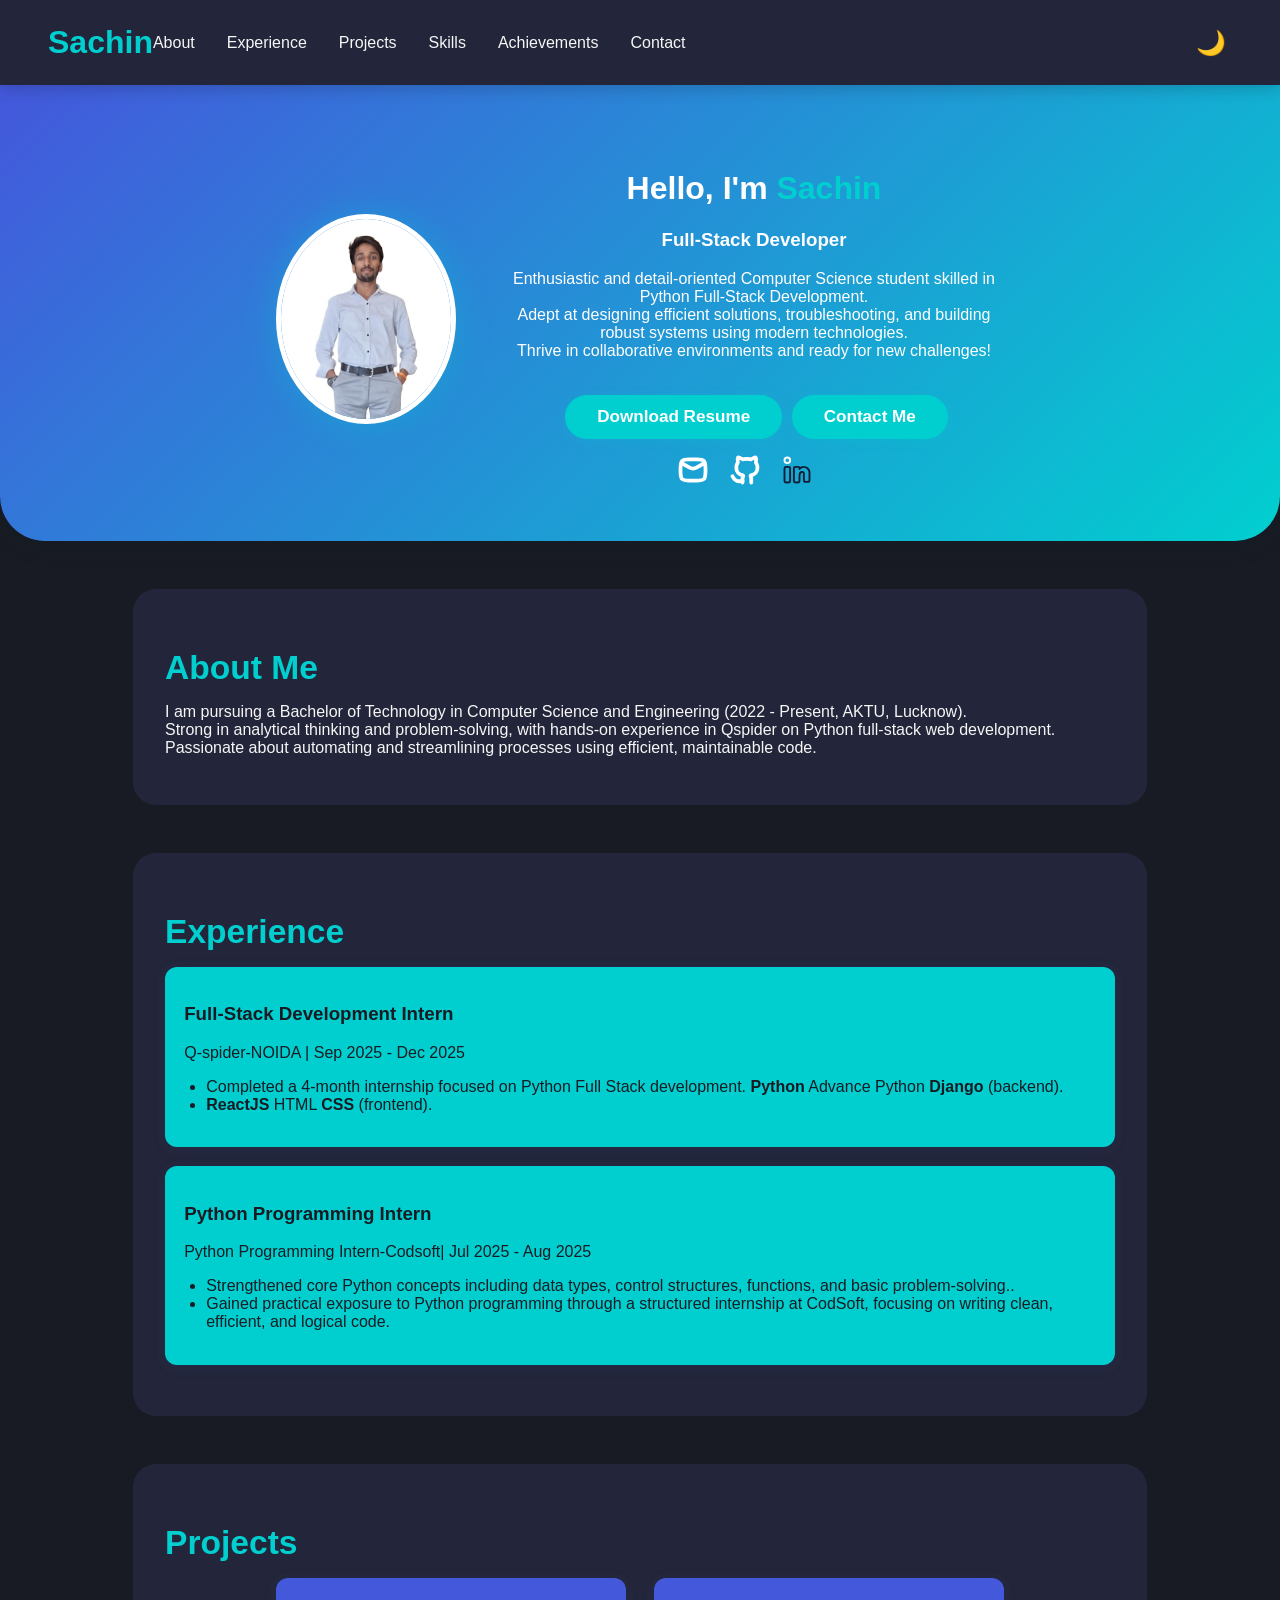
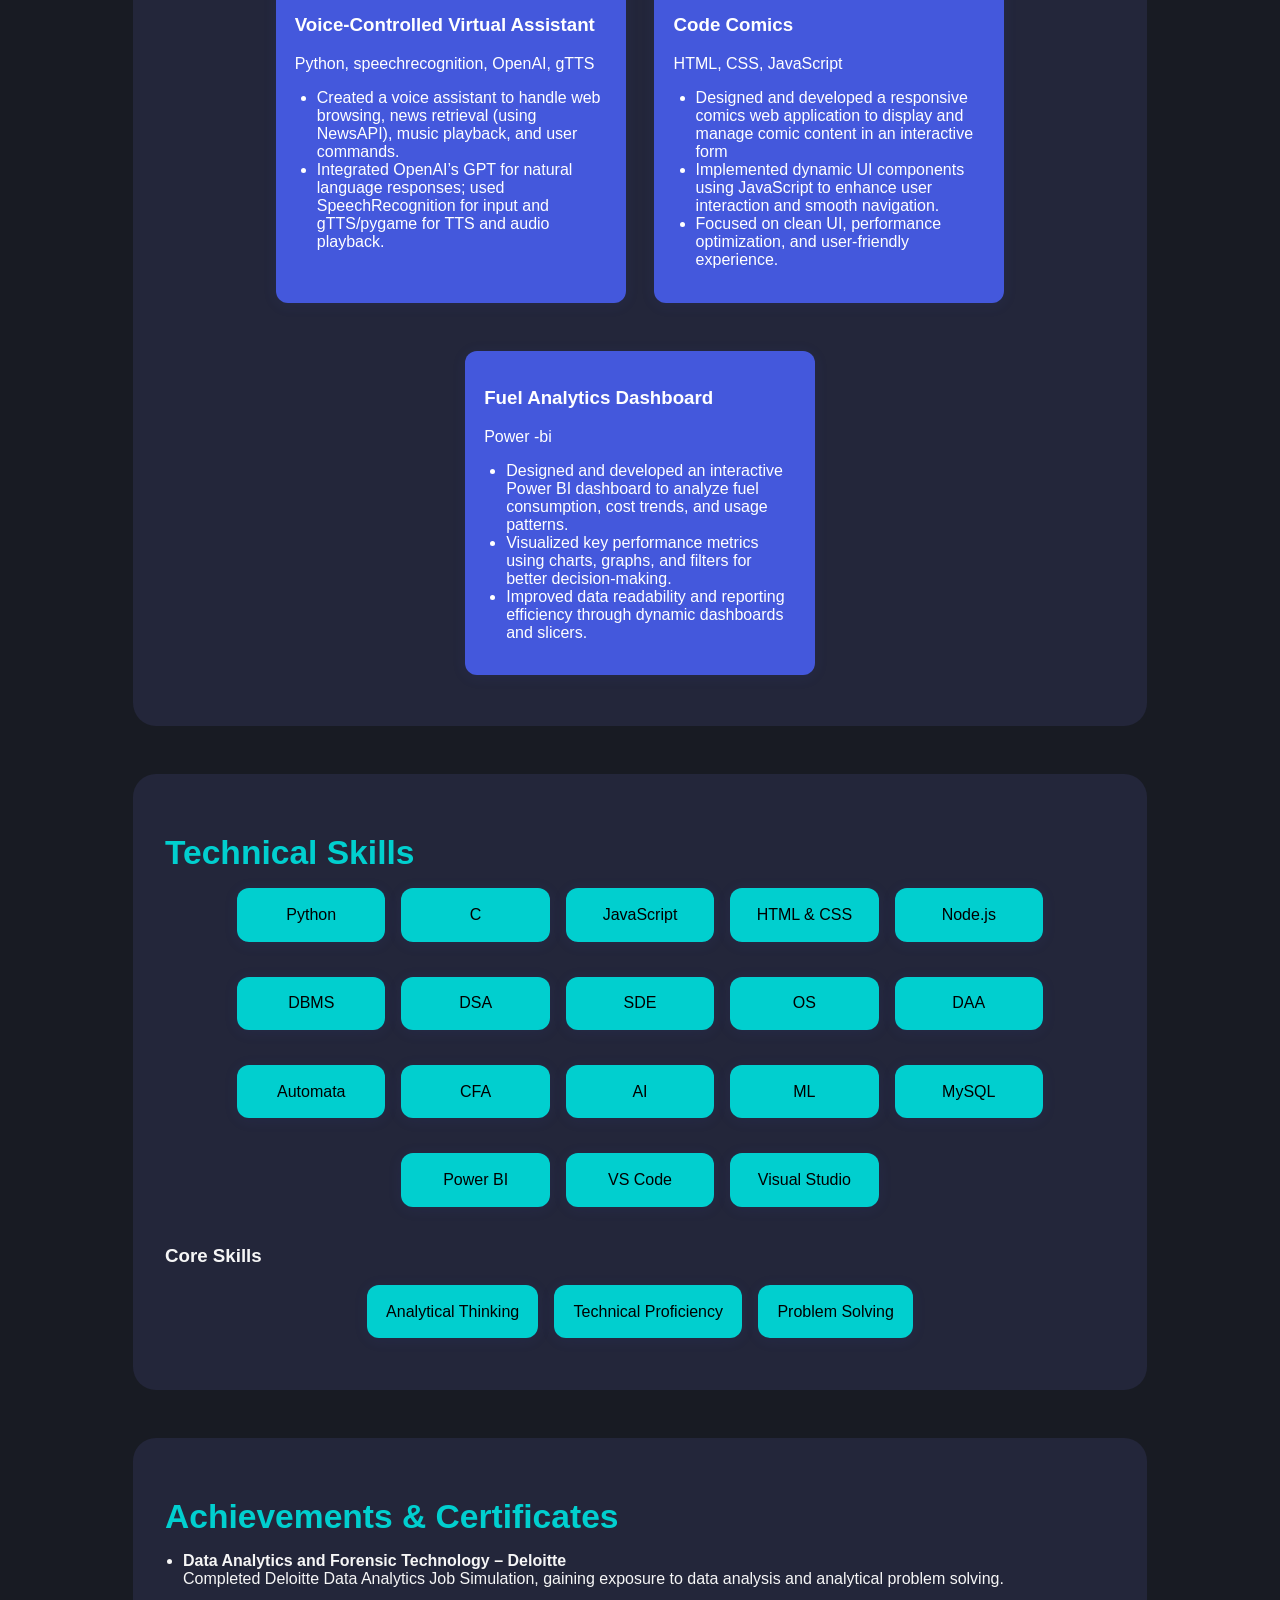
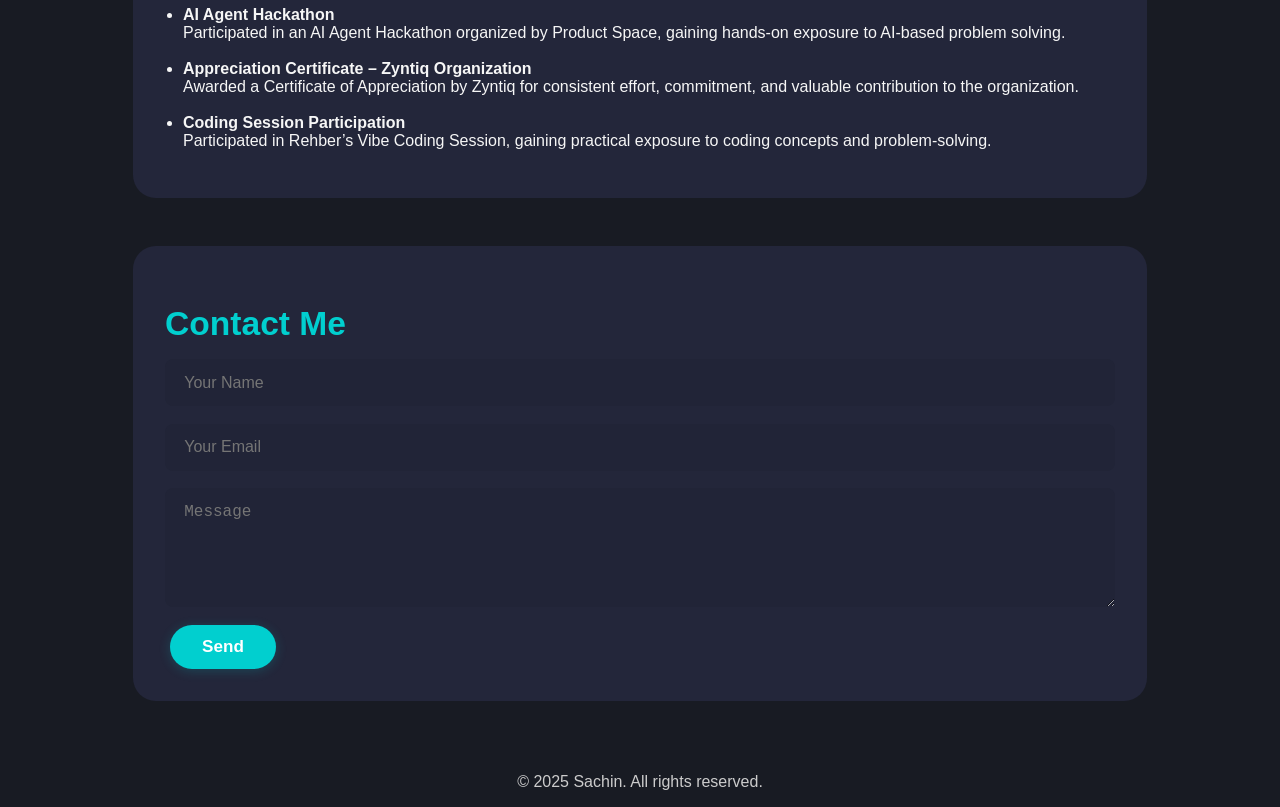
==== index.html @ 56133999 "Update index.html Signed-off-by: sachin1399 <chandshri486@gmail.com>" ====
<!DOCTYPE html>
<html lang="en">

<head>
    <meta charset="UTF-8">
    <meta name="viewport" content="width=device-width, initial-scale=1.0">
    <title>Sachin | Portfolio</title>
    <link rel="stylesheet" href="styles.css">
</head>

<body>
    <nav>
        <div class="logo">Sachin</div>
        <ul>
            <li><a href="#about">About</a></li>
            <li><a href="#experience">Experience</a></li>
            <li><a href="#projects">Projects</a></li>
            <li><a href="#skills">Skills</a></li>
            <li><a href="#achievements">Achievements</a></li>
            <li><a href="#contact">Contact</a></li>
        </ul>
        <button id="theme-toggle">🌙</button>
    </nav>

    <header>
        <div class="hero-flex">
            <div class="hero-img">
                <img src="image1.jpeg" alt="Profile Photo">
            </div>
            <div class="hero-text">
                <h1>Hello, I'm <span class="highlight">Sachin</span></h1>
                <h3>Full-Stack Developer </h3>
                <p>
                    Enthusiastic and detail-oriented Computer Science student skilled in Python Full-Stack Development.<br>
                    Adept at designing efficient solutions, troubleshooting, and building robust systems using modern
                    technologies.<br>
                    Thrive in collaborative environments and ready for new challenges!
                </p>
                <div class="hero-cta">
                    <a href="Sachin Resume.pdf" download class="btn">Download Resume</a>
                    <a href="#contact" class="btn">Contact Me</a>
                </div>
                <div class="social-links">
                    <a href="mailto:sachin022AI0064@rdec.in" aria-label="Email"><img src="mail.svg" alt=""></a>
                    <a href="https://github.com/" target="_blank" aria-label="GitHub"><img src="github.svg" alt=""></a>
                    <a href="https://linkedin.com/" target="_blank" aria-label="LinkedIn"><img src="linkedin.svg"
                            alt=""></a>
                </div>
            </div>
        </div>
    </header>

    <section id="about" class="fade-in-up">
        <h2>About Me</h2>
        <p>
            I am pursuing a Bachelor of Technology in Computer Science and Engineering (2022 - Present, AKTU,
            Lucknow).<br>
            Strong in analytical thinking and problem-solving, with hands-on experience in Qspider on Python full-stack
            web development.<br>
            Passionate about automating and streamlining processes using efficient, maintainable code.
        </p>
    </section>

    <section id="experience" class="fade-in-up">
        <h2>Experience</h2>
        <div class="exp-card hover-pop">
            <h3>Full-Stack Development Intern</h3>
            <span>Q-spider-NOIDA | Sep 2025 - Dec 2025</span>
            <ul>
                <li>Completed a 4-month internship focused on Python Full Stack development.
                    <b>Python</b> Advance Python <b>Django</b> (backend).</li>
                <li> <b>ReactJS</b> HTML <b>CSS</b> (frontend).</li>
            </ul>
        </div>
        <div class="exp-card hover-pop">
            <h3>Python Programming Intern </h3>
            <span>Python Programming Intern-Codsoft| Jul 2025 - Aug 2025</span>
            <ul>
                <li>Strengthened core Python concepts including data types, control structures, functions, and basic problem-solving..</li>
                <li>Gained practical exposure to Python programming through a structured internship at CodSoft, 
                    focusing on writing clean, efficient, and logical code.</li>
            </ul>
        </div>
    </section>

    <section id="projects" class="fade-in-up">
        <h2>Projects</h2>
        <div class="project-list">
            <div class="project-card animate hover-pop">
                <h3>Voice-Controlled Virtual Assistant</h3>
                <p>
                    Python, speechrecognition, OpenAI, gTTS<br>
                <ul>
                    <li>Created a voice assistant to handle web browsing, news retrieval (using NewsAPI), music
                        playback, and user commands.</li>
                    <li>Integrated OpenAI’s GPT for natural language responses; used SpeechRecognition for input and
                        gTTS/pygame for TTS and audio playback.</li>
                </ul>
                </p>
            </div>
            <div class="project-card animate hover-pop">
                <h3>Code Comics</h3>
                <p>
                    HTML, CSS, JavaScript<br>
                <ul>
                    <li>Designed and developed a responsive comics web application to display and manage comic content in an interactive form
                    </li>
                    <li>Implemented dynamic UI components using JavaScript to enhance user interaction and smooth navigation.</li>
                    <li>Focused on clean UI, performance optimization, and user-friendly experience.</li>
                </ul>
                </p>
            </div>
            <div class="project-card animate hover-pop">
                <h3>Fuel Analytics Dashboard</h3>
                <p>
                   Power -bi<br>
                <ul>
                    <li>Designed and developed an interactive Power BI dashboard to analyze fuel consumption, cost trends, and usage patterns.</li>
                    <li>Visualized key performance metrics using charts, graphs, and filters for better decision-making.</li>
                    <li>Improved data readability and reporting efficiency through dynamic dashboards and slicers.</li>
                </ul>
                </p>
            </div>

            <!-- Add more projects when needed -->
        </div>
    </section>

    <section id="skills" class="fade-in-up">
        <h2>Technical Skills</h2>
        <div class="skills-list">
            <div class="skill-card hover-float">Python</div>
            <div class="skill-card hover-float">C</div>
            <div class="skill-card hover-float">JavaScript</div>
            <div class="skill-card hover-float">HTML & CSS</div>
            <div class="skill-card hover-float">Node.js</div>
            <div class="skill-card hover-float">DBMS</div>
            <div class="skill-card hover-float">DSA</div>
            <div class="skill-card hover-float">SDE</div>
            <div class="skill-card hover-float">OS</div>
            <div class="skill-card hover-float">DAA</div>
            <div class="skill-card hover-float">Automata</div>
            <div class="skill-card hover-float">CFA</div>
            <div class="skill-card hover-float">AI</div>
            <div class="skill-card hover-float">ML</div>
            <div class="skill-card hover-float">MySQL</div>
            <div class="skill-card hover-float">Power BI</div>
            <div class="skill-card hover-float">VS Code</div>
            <div class="skill-card hover-float">Visual Studio</div>
        </div>
        <h3>Core Skills</h3>
        <div class="softskills-list">
            <div class="skill-card hover-float">Analytical Thinking</div>
            <div class="skill-card hover-float">Technical Proficiency</div>
            <div class="skill-card hover-float">Problem Solving</div>
        </div>
    </section>

    <section id="achievements" class="fade-in-up">
        <h2>Achievements & Certificates</h2>
        <ul class="ach-list">
            <li>
                <strong>Data Analytics and Forensic Technology – Deloitte</strong><br>   
               Completed Deloitte Data Analytics Job Simulation, gaining exposure to data analysis and analytical problem solving.
            </li><br>
             <li>
                <strong>AI Agent Hackathon</strong><br>   
             Participated in an AI Agent Hackathon organized by Product Space, gaining hands-on exposure to AI-based problem solving.
            </li><br>
             <li>
                <strong>Appreciation Certificate – Zyntiq Organization</strong><br>   
             Awarded a Certificate of Appreciation by Zyntiq for consistent effort, commitment, and valuable contribution to the organization.
            </li><br>
            <li>
                <strong>Coding Session Participation</strong><br>   
           Participated in Rehber’s Vibe Coding Session, gaining practical exposure to coding concepts and problem-solving.
            </li>
        </ul>
    </section>

    <section id="contact" class="fade-in-up">
        <h2>Contact Me</h2>
        <form id="contactForm">
            <input type="text" placeholder="Your Name" required>
            <input type="email" placeholder="Your Email" required>
            <textarea placeholder="Message" rows="5" required></textarea>
            <button type="submit" class="btn">Send</button>
        </form>
    </section>

    <footer>
        <span>&copy; 2025 Sachin. All rights reserved.</span>
    </footer>

    <script src="script.js"></script>
</body>

</html>
---- styles.css ----
:root {
  --primary: #01CFCF;
  --accent: #4458DC;
  --background: #181b23;
  --foreground: #f6f6f6;
  --card: #23263a;
  --transition: 0.35s cubic-bezier(.25, .8, .25, 1);
}

body {
  margin: 0;
  font-family: 'Segoe UI', sans-serif;
  background: var(--background);
  color: var(--foreground);
  transition: var(--transition);
  scroll-behavior: smooth;
}

nav {
  display: flex;
  justify-content: space-between;
  align-items: center;
  padding: 1.5rem 3rem;
  background: var(--card);
  position: sticky;
  top: 0;
  z-index: 100;
  box-shadow: 0 3px 16px #0003;
  flex-wrap: wrap;
}

nav .logo {
  font-size: 2rem;
  font-weight: bold;
  color: var(--primary);
  flex-shrink: 0;
}

nav ul {
  list-style: none;
  display: flex;
  gap: 2rem;
  padding-left: 0;
  margin: 0;
  flex-wrap: wrap;
}

nav a {
  color: var(--foreground);
  text-decoration: none;
  font-weight: 500;
  transition: color 0.2s;
}

nav a:hover,
nav a.active {
  color: var(--primary);
  text-shadow: 0 2px 14px #01cfcf55;
}

#theme-toggle {
  background: none;
  border: none;
  font-size: 1.5rem;
  cursor: pointer;
  margin-left: auto;
}

header {
  padding: 4rem 2rem 3rem 2rem;
  background: linear-gradient(135deg, var(--accent) 0%, var(--primary) 100%);
  color: white;
  border-radius: 0 0 45px 45px;
  box-shadow: 0 5px 24px #001f2f22;
  position: relative;
}

.hero-flex {
  display: flex;
  align-items: center;
  gap: 3rem;
  flex-wrap: wrap;
  justify-content: center;
}

.hero-img img {
  width: 170px;
  height: 200px;
  border-radius: 50%;
  object-fit: cover;
  box-shadow: 0 0px 36px #01CFCF55;
  border: 5px solid white;
  background: #fff;
  transition: transform .27s cubic-bezier(.51, .15, .82, .75);
}


.hero-img img:hover {
  transform: scale(1.09) rotate(-2deg);
}

.hero-text {
  flex: 1;
  min-width: 250px;
  max-width: 500px;
  text-align: center;
}

header .highlight {
  color: var(--primary);
}

.btn,
header .btn {
  margin-top: 1.2rem;
  padding: 0.75rem 2rem;
  background: var(--primary);
  color: white;
  border: none;
  border-radius: 30px;
  font-size: 1.07rem;
  font-weight: 600;
  cursor: pointer;
  box-shadow: 0 2px 12px #01CFCF33;
  transition: background 0.2s, transform 0.1s;
  text-decoration: none;
  display: inline-block;
  margin-left: 5px;
}

.btn-outline {
  background: transparent;
  border: 2px solid var(--primary);
  color: var(--primary);
  margin-left: 1rem;
  transition: background 0.2s, color 0.2s;
}

.btn:hover,
header .btn:hover {
  background: var(--accent);
  color: #fff;
  transform: translateY(-3px);
}

.btn-outline:hover {
  background: var(--primary);
  color: #fff;
}

/* Social Links */
.social-links {
  margin-top: 1rem;
  text-align: center;
}

.social-links a {
  font-size: 2rem;
  margin-right: 1.1rem;
  color: #fff;
  transition: color .3s, transform 0.2s;
}

.social-links a:hover {
  color: var(--primary);
  transform: scale(1.2) rotate(-10deg);
}

section {
  max-width: 950px;
  margin: 3rem auto;
  padding: 2rem;
  border-radius: 23px;
  background: var(--card);
}

section h2 {
  font-size: 2.1rem;
  margin-bottom: 1rem;
  color: var(--primary);
}

.exp-card,
.project-card,
.skill-card {
  background: var(--accent);
  color: white;
  padding: 1.1rem 1.2rem;
  border-radius: 12px;
  margin-bottom: 1.2rem;
  box-shadow: 0 2px 15px #4458dc16;
  transition: transform var(--transition), box-shadow .25s;
}

.exp-card {
  background: var(--primary);
  color: var(--background);
}

.exp-card:hover,
.project-card:hover {
  box-shadow: 0 6px 26px #01cfcf45;
  transform: translateY(-5px) scale(1.025);
}

.project-list {
  display: flex;
  gap: 1.8rem;
  flex-wrap: wrap;
  justify-content: center;
}

.project-card {
  background: var(--accent);
  min-width: 270px;
  max-width: 350px;
  box-sizing: border-box;
}

.hover-pop {
  transition: transform var(--transition), box-shadow .23s;
}

.hover-pop:hover {
  transform: scale(1.045) translateY(-3px) rotate(-1.5deg);
  box-shadow: 0 7px 28px #4458dc33;
}

.skills-list,
.softskills-list {
  display: flex;
  gap: 1rem;
  flex-wrap: wrap;
  justify-content: center;
 
}

.skill-card {
  min-width: 110px;
  text-align: center;
  background: var(--primary);
  color: black;
  transition: background var(--transition), color var(--transition), transform var(--transition), box-shadow var(--transition);
}

.skill-card:hover,
.hover-float:hover {
  background: var(--accent);
  color: #000000;
  transform: translateY(-3px) scale(1.09);
  box-shadow: 0 4px 17px #4458dc22;
}

/* Fade-in animations */
.fade-in-up {
  opacity: 0;
  transform: translateY(35px);
  transition: all 1.2s;
}

.fade-in-up.visible {
  opacity: 1;
  transform: none;
}

.animate {
  animation: pop .88s;
}

@keyframes pop {
  0% {
    transform: scale(0.96);
  }

  65% {
    transform: scale(1.10);
  }

  100% {
    transform: scale(1);
  }
}

ul {
  padding-left: 22px;
}

footer {
  text-align: center;
  padding: 1.5rem 0 .7rem;
  font-size: 1rem;
  color: #ccc;
}

/* Contact Form */

#contactForm {
  display: flex;
  flex-direction: column;
  gap: 1.1rem;
}

#contactForm input,
#contactForm textarea {
  border: none;
  border-radius: 8px;
  padding: 0.9rem 1.2rem;
  font-size: 1rem;
  background: #212437;
  color: #fff;
  transition: background .17s, box-shadow .14s;
}

#contactForm input:focus,
#contactForm textarea:focus {
  background: #151725;
  box-shadow: 0 1px 7px #4458dc22;
  outline: 2px solid var(--primary);
}

#contactForm .btn {
  align-self: flex-start;
  margin-top: 0;
}

.ach-list {
  padding-left: 18px;
}

/* Responsive */

/* Large tablets and smaller desktops */
@media (max-width: 900px) {
  nav {
    padding: 1rem 2rem;
  }

  nav ul {
    gap: 1rem;
    justify-content: center;
  }

  header {
    padding: 3rem 1.5rem 2rem 1.5rem;
  }

  .hero-flex {
    flex-direction: column;
    gap: 1.5rem;
    width: 90%;
    margin: 0 auto;
  }

  .hero-img img {
    width: 140px;
    height: 140px;
  }

  .hero-text {
    width: 100%;
    text-align: center;
  }

  section {
    padding: 1.2rem 1rem;
    width: 95%;
  }

  .project-card {
    min-width: 100%;
    max-width: 100%;
  }
}

/* Smartphones */
@media (max-width: 600px) {
  
   body{
    padding-right:  1%;
    justify-content: center;
   }
   .fade-in-up.visible{
    margin:unset;
    margin-bottom: 15px;
    
   }
   section{
    margin: unset;
    padding: 16px;
   }
nav{
     padding: 1rem 1rem;
    flex-direction: column;
    align-items: flex-start;
    gap: 0.5rem;
    width: 100%;
}
  #theme-toggle {
    align-self: flex-end;
    margin: 0;
  }

  header {
    padding: 2.5rem 1rem 1.5rem 1rem;
    border-radius: 0 0 30px 30px;
  }

  .hero-flex {
    flex-direction: column;
    gap: 1rem;
    width: 100%;
    margin: 0 auto;
  }

  .hero-img img {
    width: 120px;
    height: 120px;
  }

  .hero-text {
    min-width: auto;
    max-width: 100%;
  }

  .btn,
  header .btn {
    width: 100%;
    box-sizing: border-box;
    margin-left: 0;
    margin-top: 1rem;
    padding: 1rem 0;
    font-size: 1rem;
  }

  .btn-outline {
    margin-left: 0;
  }

  .project-list {
    flex-direction: column;
    gap: 1rem;
  }

  .project-card {
    min-width: 100%;
    max-width: 100%;
  }

  section {
    padding: 1rem;
    margin: 1rem;
  }
}

/* Light Theme */
.light-theme {
  --background: #f6f6f6;
  --foreground: #23263a;
  --card: white;
  --primary: #4458DC;
  --accent: #01CFCF;
}
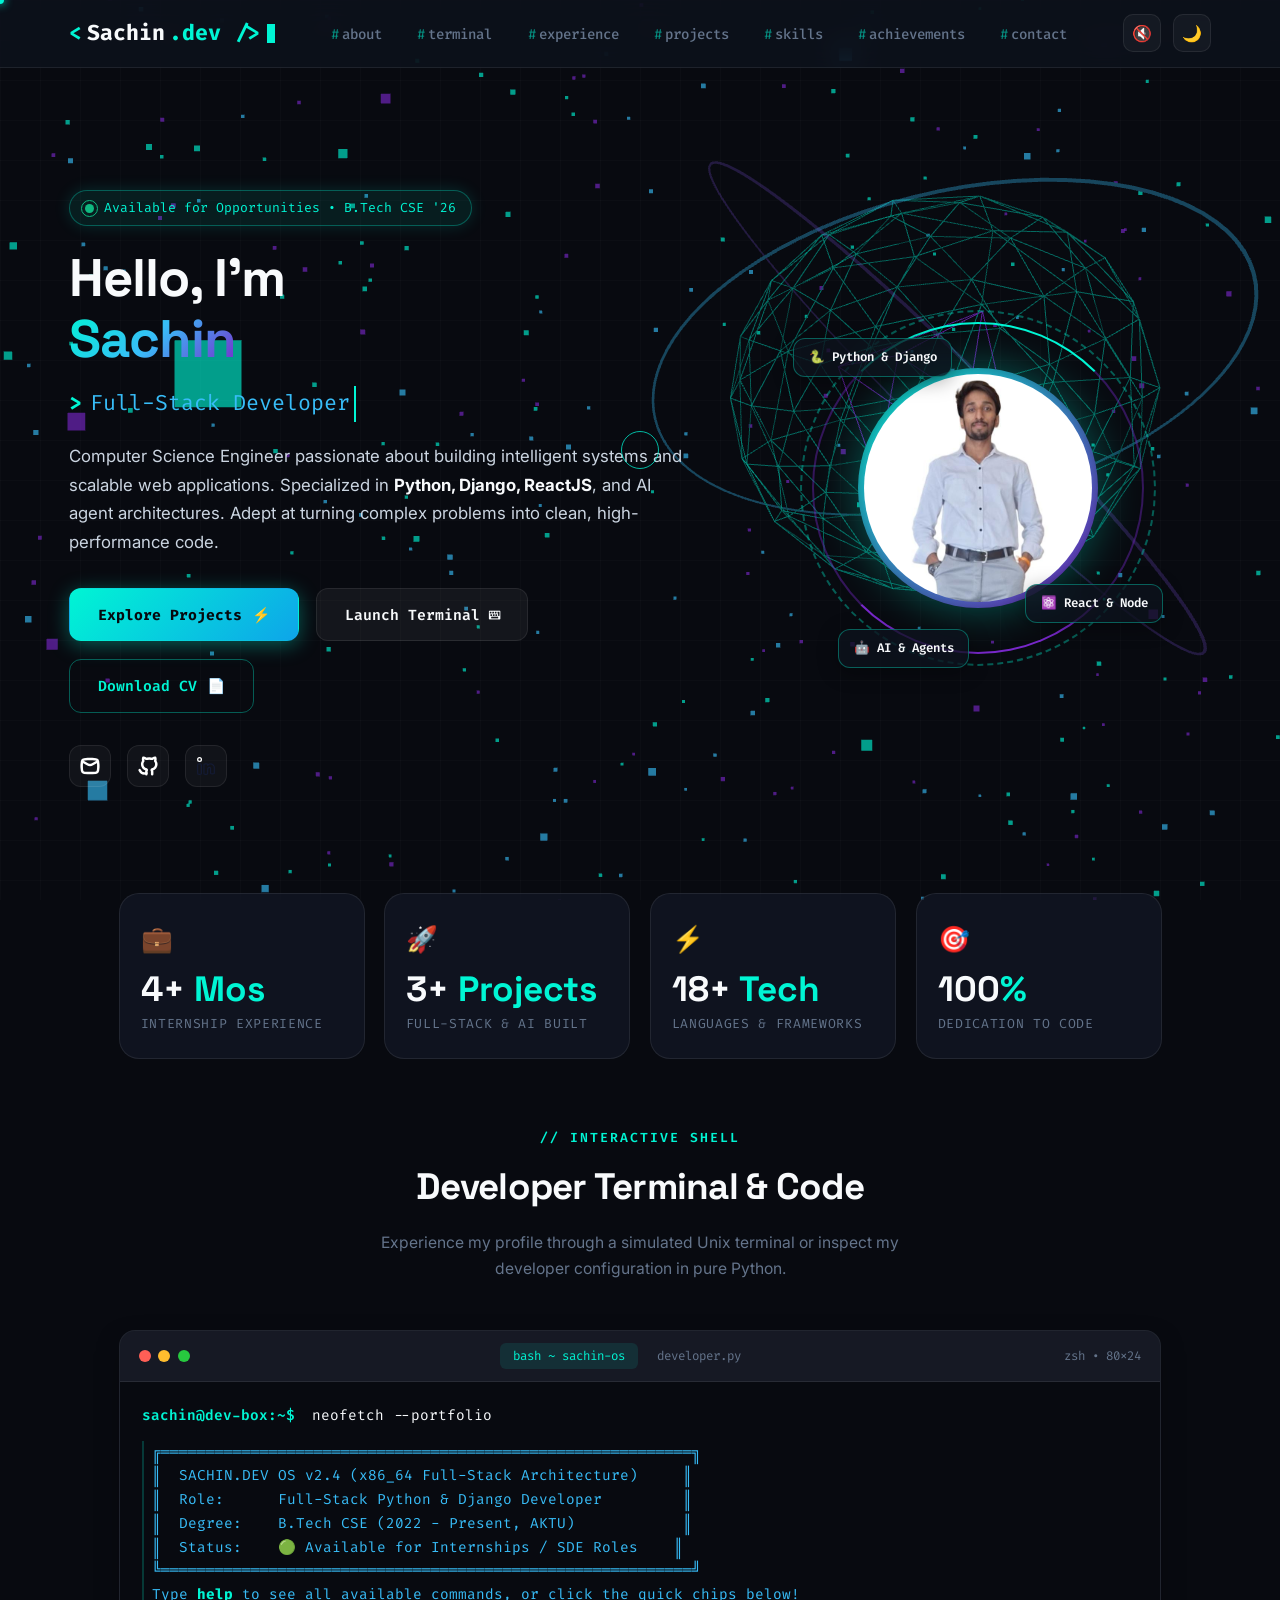
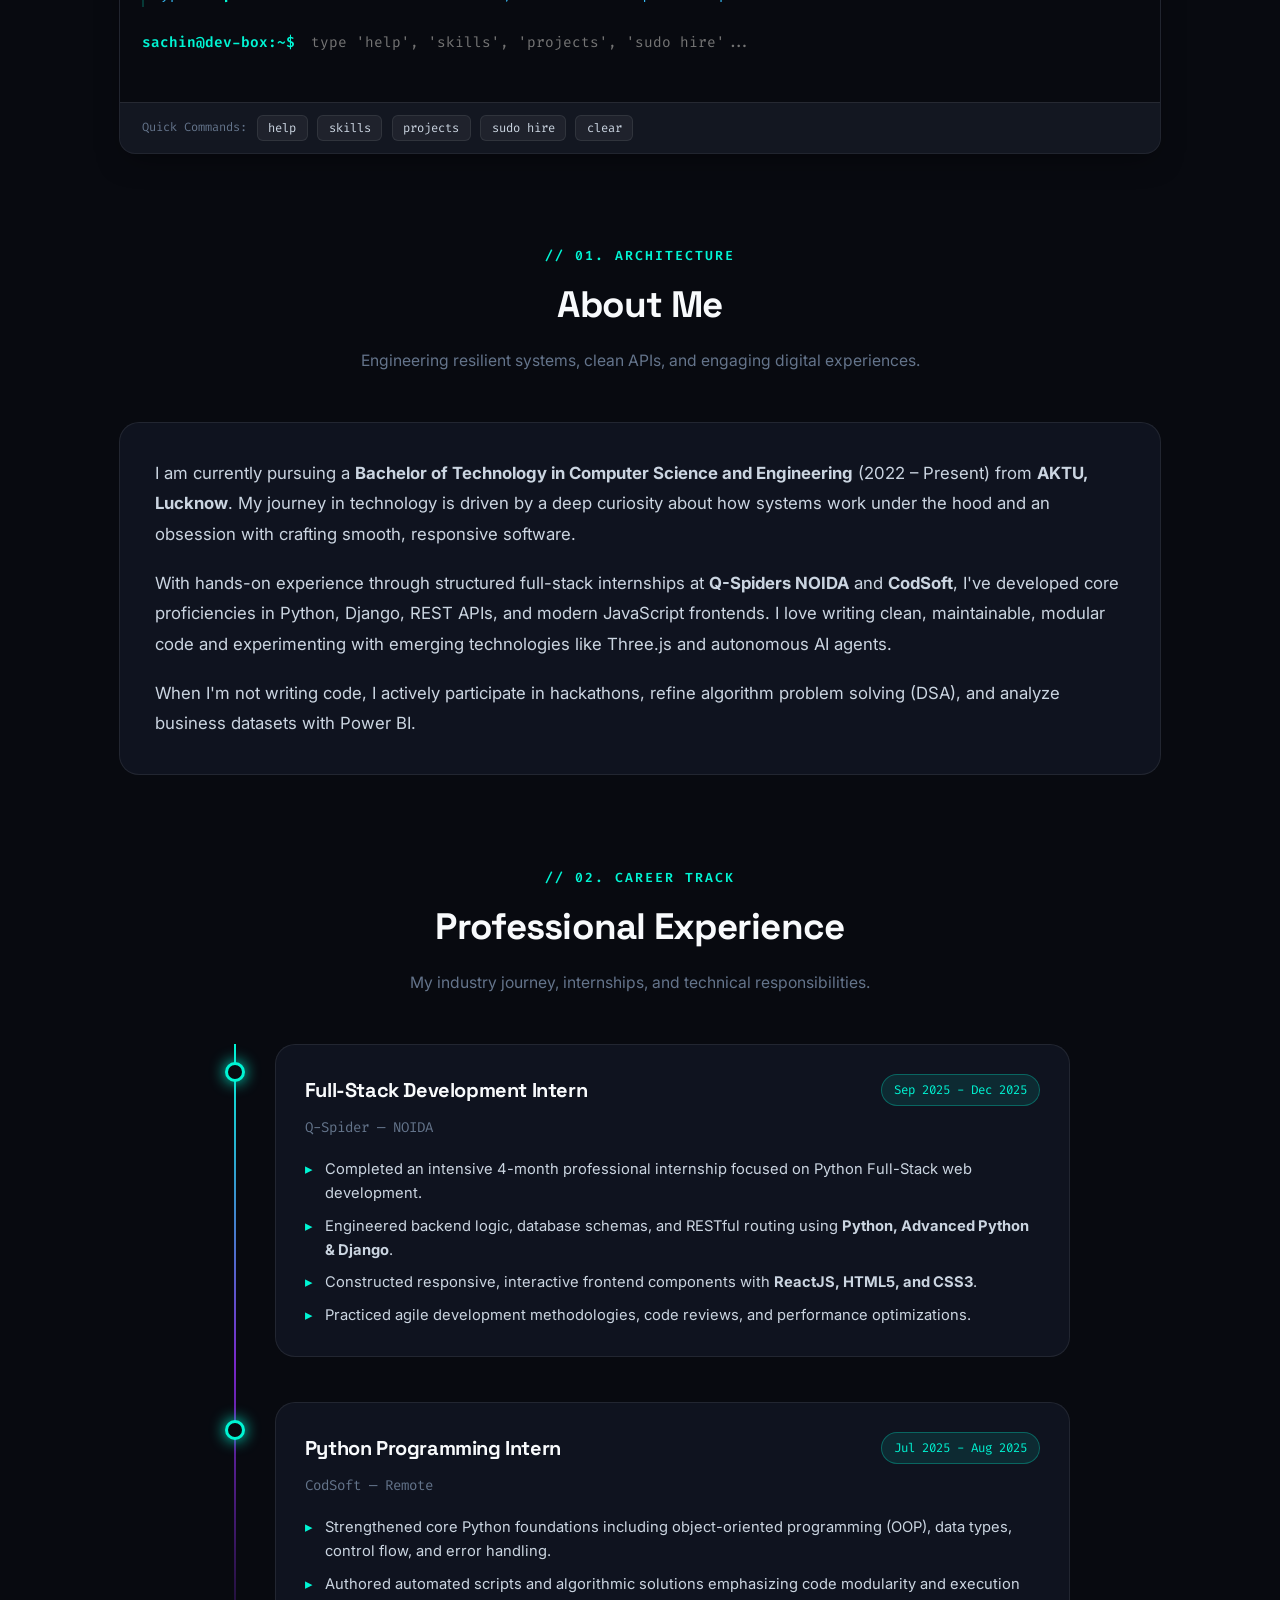
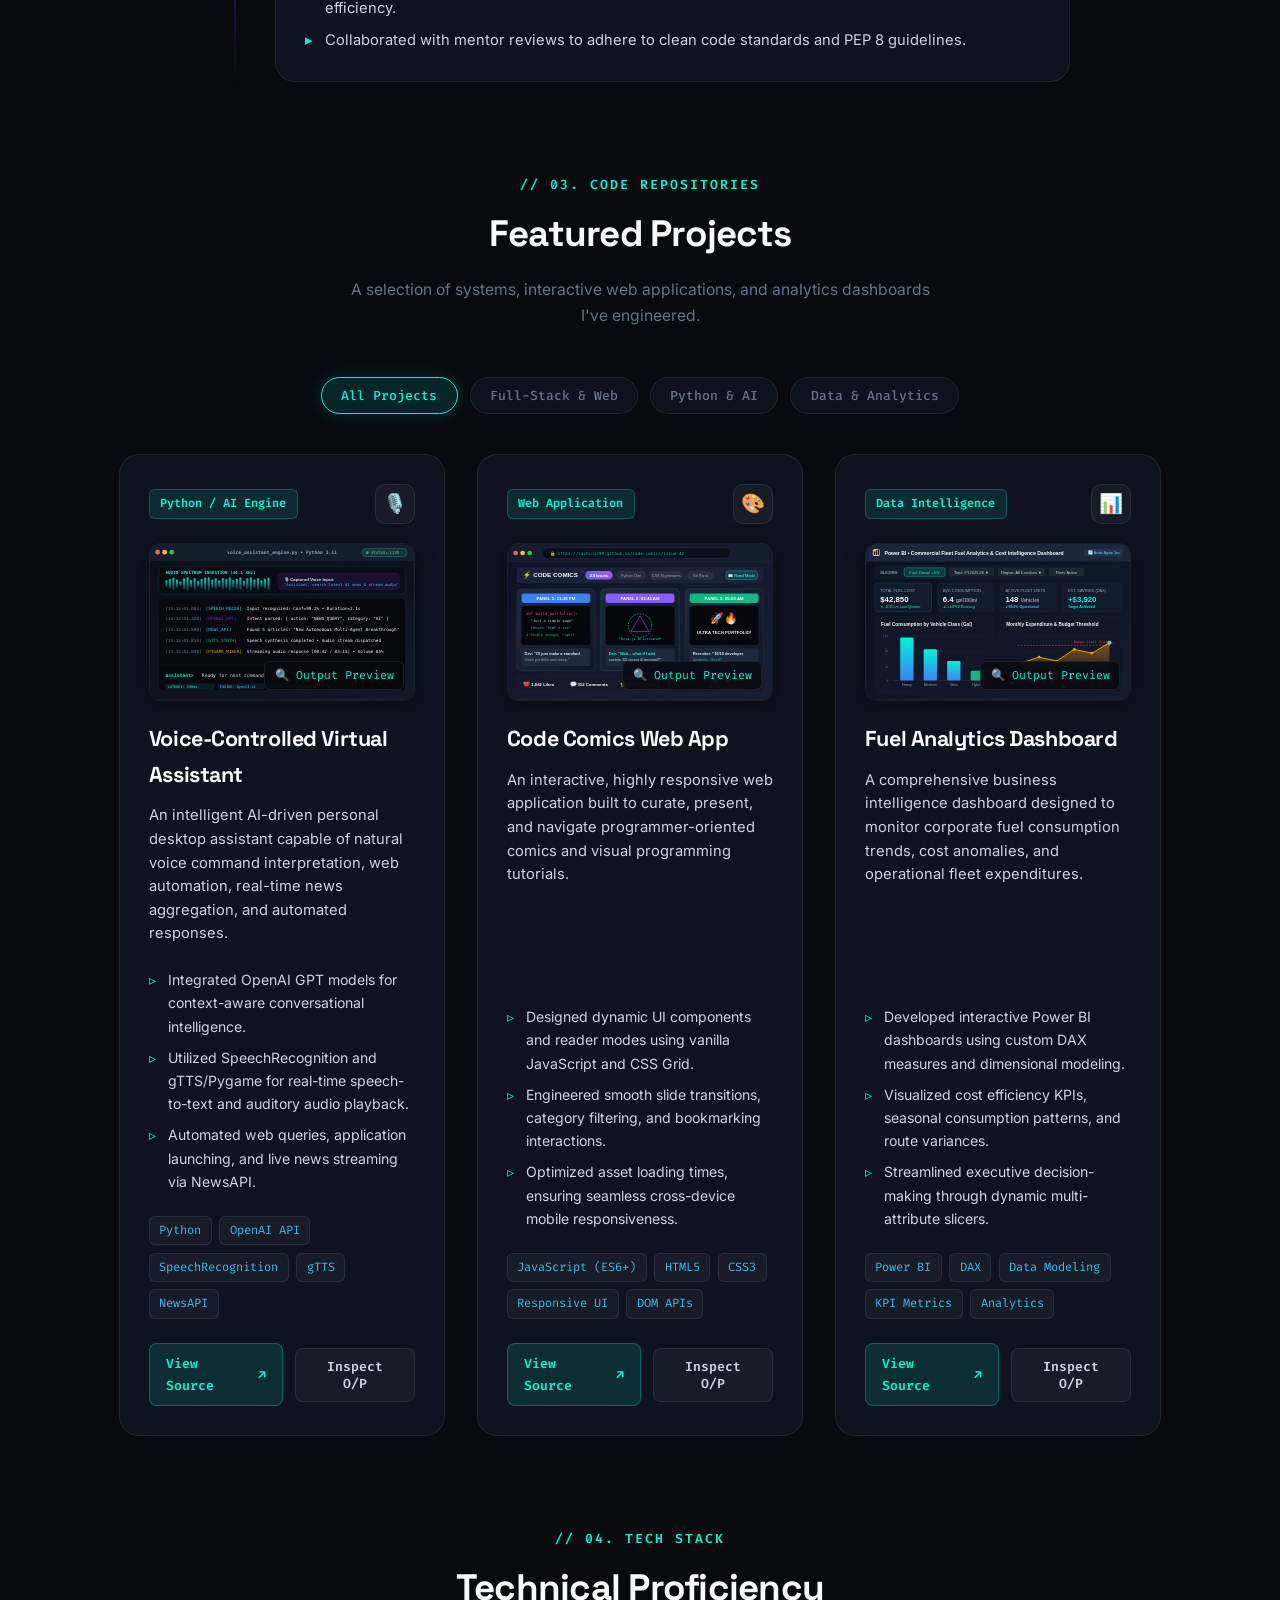
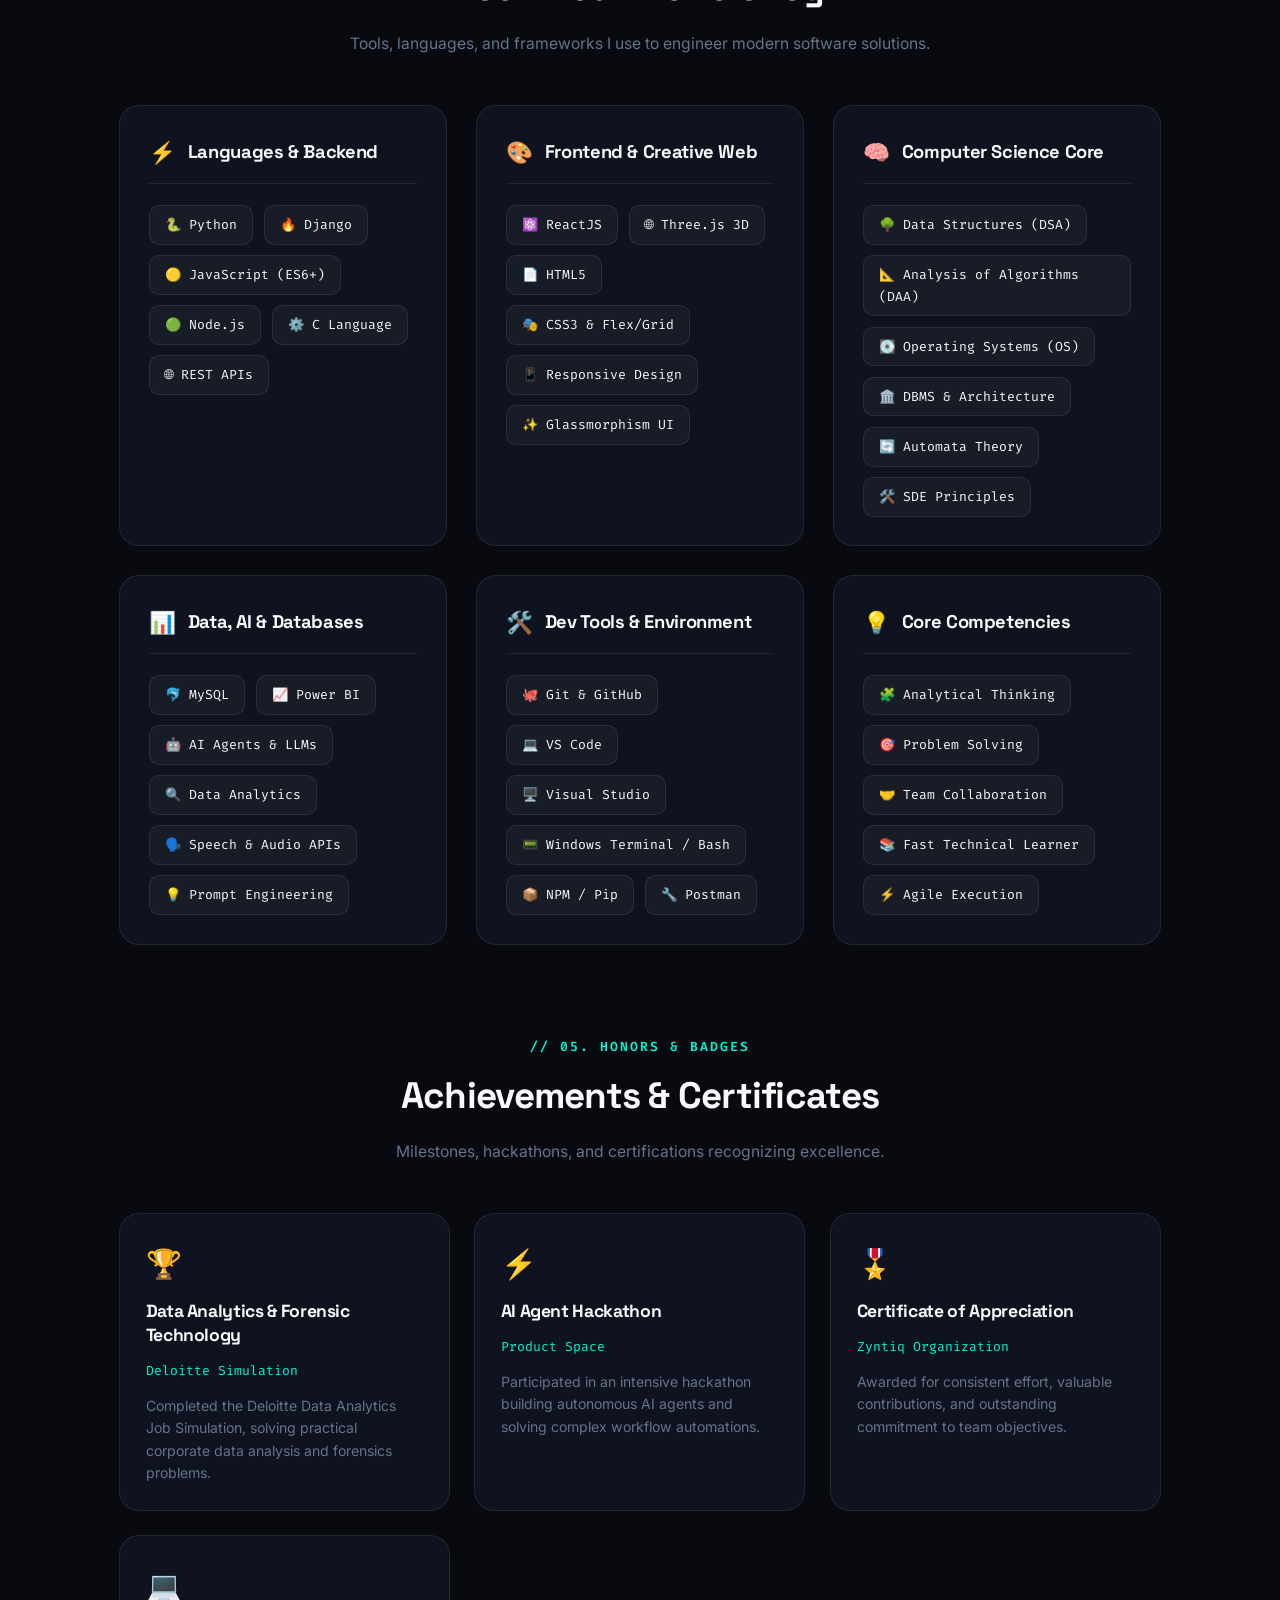
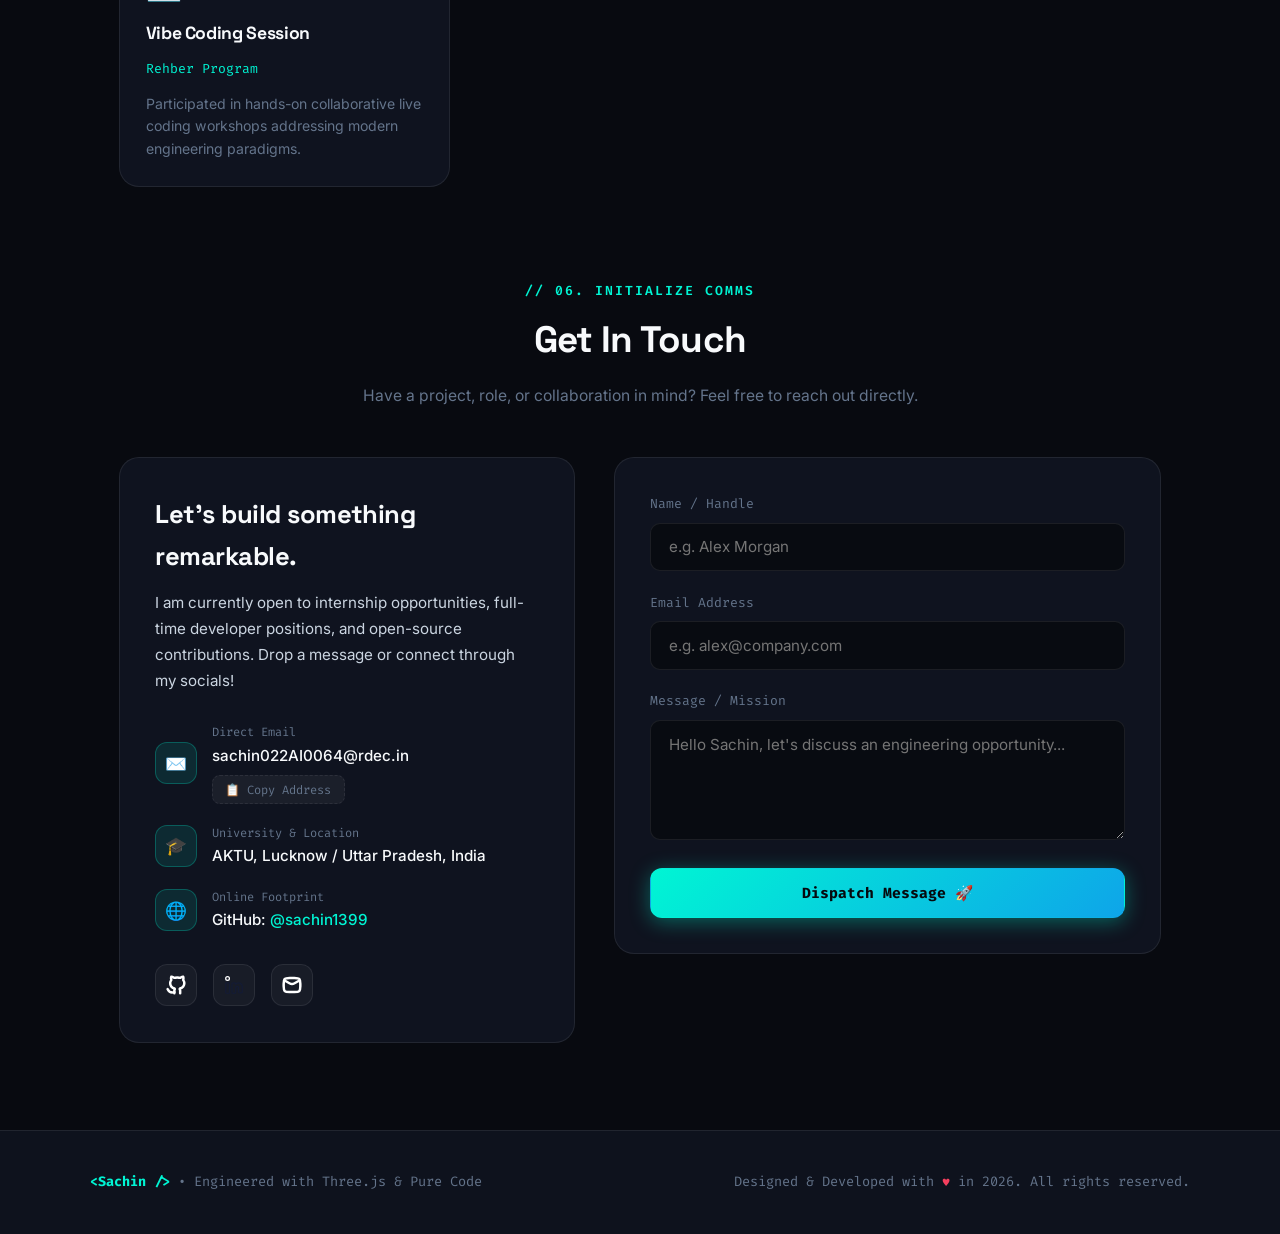
==== commit 8573bcb2: "feat: enhance portfolio with Three.js 3D background, custom laser cursor, interactive terminal, and " ====
--- a/index.html
+++ b/index.html
@@ -4,194 +4,741 @@
 <head>
     <meta charset="UTF-8">
     <meta name="viewport" content="width=device-width, initial-scale=1.0">
-    <title>Sachin | Portfolio</title>
+    <title>Sachin | Full-Stack Developer & Software Engineer</title>
+    <meta name="description" content="Personal portfolio of Sachin - Computer Science Engineer, Python Full-Stack Developer, and AI enthusiast.">
+    <link rel="icon" type="image/svg+xml" href="github.svg">
+
+    <!-- Google Fonts for High-Tech Developer Typography -->
+    <link rel="preconnect" href="https://fonts.googleapis.com">
+    <link rel="preconnect" href="https://fonts.gstatic.com" crossorigin>
+    <link href="https://fonts.googleapis.com/css2?family=Fira+Code:wght@400;500;600;700&family=Inter:wght@300;400;500;600;700&family=Space+Grotesk:wght@500;600;700;800&display=swap" rel="stylesheet">
+
+    <!-- Main Stylesheet -->
     <link rel="stylesheet" href="styles.css">
 </head>
 
 <body>
-    <nav>
-        <div class="logo">Sachin</div>
-        <ul>
-            <li><a href="#about">About</a></li>
-            <li><a href="#experience">Experience</a></li>
-            <li><a href="#projects">Projects</a></li>
-            <li><a href="#skills">Skills</a></li>
-            <li><a href="#achievements">Achievements</a></li>
-            <li><a href="#contact">Contact</a></li>
-        </ul>
-        <button id="theme-toggle">🌙</button>
-    </nav>
-
-    <header>
-        <div class="hero-flex">
-            <div class="hero-img">
-                <img src="image1.jpeg" alt="Profile Photo">
-            </div>
-            <div class="hero-text">
-                <h1>Hello, I'm <span class="highlight">Sachin</span></h1>
-                <h3>Full-Stack Developer </h3>
-                <p>
-                    Enthusiastic and detail-oriented Computer Science student skilled in Python Full-Stack Development.<br>
-                    Adept at designing efficient solutions, troubleshooting, and building robust systems using modern
-                    technologies.<br>
-                    Thrive in collaborative environments and ready for new challenges!
+    <!-- Three.js Interactive 3D WebGL Canvas -->
+    <canvas id="webgl-canvas"></canvas>
+
+    <!-- Custom Laser & Ring Dual Cursor -->
+    <div id="custom-cursor-dot"></div>
+    <div id="custom-cursor-ring">
+        <span class="cursor-text">VIEW</span>
+    </div>
+    <canvas id="cursor-trail-canvas"></canvas>
+
+    <div class="page-wrapper">
+        <!-- Navigation Bar -->
+        <nav class="navbar" id="navbar">
+            <div class="nav-container">
+                <a href="#hero" class="brand-logo" data-cursor="ROOT">
+                    <span class="code-bracket">&lt;</span>Sachin<span class="code-bracket">.dev /&gt;</span>
+                    <span class="terminal-cursor"></span>
+                </a>
+
+                <ul class="nav-links" id="nav-links">
+                    <li><a href="#about" class="nav-link" data-cursor="ABOUT">about</a></li>
+                    <li><a href="#terminal-section" class="nav-link" data-cursor="CLI">terminal</a></li>
+                    <li><a href="#experience" class="nav-link" data-cursor="EXP">experience</a></li>
+                    <li><a href="#projects" class="nav-link" data-cursor="WORK">projects</a></li>
+                    <li><a href="#skills" class="nav-link" data-cursor="SKILLS">skills</a></li>
+                    <li><a href="#achievements" class="nav-link" data-cursor="AWARDS">achievements</a></li>
+                    <li><a href="#contact" class="nav-link" data-cursor="PING">contact</a></li>
+                </ul>
+
+                <div class="nav-actions">
+                    <!-- Sound Micro-interaction Toggle -->
+                    <button class="icon-btn" id="sound-toggle" title="Toggle Tech Audio FX" aria-label="Toggle Audio" data-cursor="AUDIO">
+                        <span id="sound-icon">🔇</span>
+                    </button>
+                    <!-- Theme Mode Toggle -->
+                    <button class="icon-btn" id="theme-toggle" title="Toggle Cyber / Light Theme" aria-label="Toggle Theme" data-cursor="THEME">
+                        <span id="theme-icon">🌙</span>
+                    </button>
+                    <!-- Mobile Hamburger -->
+                    <button class="icon-btn mobile-menu-toggle" id="mobile-toggle" aria-label="Toggle Menu">
+                        ☰
+                    </button>
+                </div>
+            </div>
+        </nav>
+
+        <!-- Hero Section -->
+        <header class="hero-section" id="hero">
+            <div class="hero-content">
+                <div class="status-pill fade-in-up">
+                    <span class="radar-ping"></span>
+                    <span>Available for Opportunities • B.Tech CSE '26</span>
+                </div>
+
+                <h1 class="hero-title fade-in-up">
+                    Hello, I'm <br>
+                    <span class="gradient-text">Sachin</span>
+                </h1>
+
+                <!-- Typewriter Dynamic Headline -->
+                <div class="hero-subtitle-box fade-in-up">
+                    <span class="typewriter-prompt">&gt;</span>
+                    <span class="typewriter-text" id="typewriter">Full-Stack Developer</span>
+                </div>
+
+                <p class="hero-bio fade-in-up">
+                    Computer Science Engineer passionate about building intelligent systems and scalable web applications.
+                    Specialized in <strong>Python, Django, ReactJS</strong>, and AI agent architectures. Adept at turning complex problems
+                    into clean, high-performance code.
                 </p>
-                <div class="hero-cta">
-                    <a href="Sachin Resume.pdf" download class="btn">Download Resume</a>
-                    <a href="#contact" class="btn">Contact Me</a>
-                </div>
-                <div class="social-links">
-                    <a href="mailto:sachin022AI0064@rdec.in" aria-label="Email"><img src="mail.svg" alt=""></a>
-                    <a href="https://github.com/" target="_blank" aria-label="GitHub"><img src="github.svg" alt=""></a>
-                    <a href="https://linkedin.com/" target="_blank" aria-label="LinkedIn"><img src="linkedin.svg"
-                            alt=""></a>
-                </div>
+
+                <div class="hero-actions fade-in-up">
+                    <a href="#projects" class="btn btn-primary" data-cursor="EXPLORE">
+                        <span>Explore Projects</span>
+                        <span>⚡</span>
+                    </a>
+                    <a href="#terminal-section" class="btn btn-secondary" data-cursor="LAUNCH">
+                        <span>Launch Terminal</span>
+                        <span>⌨️</span>
+                    </a>
+                    <a href="Sachin Resume.pdf" download="Sachin_Resume.pdf" class="btn btn-outline" data-cursor="GET CV">
+                        <span>Download CV</span>
+                        <span>📄</span>
+                    </a>
+                </div>
+
+                <div class="hero-socials fade-in-up">
+                    <a href="mailto:sachin022AI0064@rdec.in" class="social-pill" title="Email Sachin" data-cursor="MAIL">
+                        <img src="mail.svg" alt="Email">
+                    </a>
+                    <a href="https://github.com/sachin1399" target="_blank" rel="noopener noreferrer" class="social-pill" title="GitHub Profile" data-cursor="GITHUB">
+                        <img src="github.svg" alt="GitHub">
+                    </a>
+                    <a href="https://linkedin.com/" target="_blank" rel="noopener noreferrer" class="social-pill" title="LinkedIn Profile" data-cursor="LINKEDIN">
+                        <img src="linkedin.svg" alt="LinkedIn">
+                    </a>
+                </div>
+            </div>
+
+            <!-- Hero Visual Hologram & Photo -->
+            <div class="hero-visual-stage fade-in-up">
+                <div class="avatar-hologram-wrapper">
+                    <!-- Rotating Cyber Halo Rings -->
+                    <div class="cyber-ring cyber-ring-outer"></div>
+                    <div class="cyber-ring cyber-ring-inner"></div>
+
+                    <!-- Profile Image with Holographic Glow -->
+                    <div class="avatar-frame card-3d">
+                        <img src="image1.png" alt="Sachin - Full-Stack Developer" class="avatar-img">
+                    </div>
+
+                    <!-- Floating Tech Badges -->
+                    <div class="floating-badge floating-badge-1">
+                        <span>🐍</span> Python & Django
+                    </div>
+                    <div class="floating-badge floating-badge-2">
+                        <span>⚛️</span> React & Node
+                    </div>
+                    <div class="floating-badge floating-badge-3">
+                        <span>🤖</span> AI & Agents
+                    </div>
+                </div>
+            </div>
+        </header>
+
+        <!-- Developer HUD / Stats Bar -->
+        <section class="stats-bar-section fade-in-up">
+            <div class="stats-grid">
+                <div class="stat-card spotlight-card card-3d">
+                    <span class="stat-icon">💼</span>
+                    <div class="stat-number">4+ <span class="highlight">Mos</span></div>
+                    <div class="stat-label">Internship Experience</div>
+                </div>
+                <div class="stat-card spotlight-card card-3d">
+                    <span class="stat-icon">🚀</span>
+                    <div class="stat-number">3+ <span class="highlight">Projects</span></div>
+                    <div class="stat-label">Full-Stack & AI Built</div>
+                </div>
+                <div class="stat-card spotlight-card card-3d">
+                    <span class="stat-icon">⚡</span>
+                    <div class="stat-number">18+ <span class="highlight">Tech</span></div>
+                    <div class="stat-label">Languages & Frameworks</div>
+                </div>
+                <div class="stat-card spotlight-card card-3d">
+                    <span class="stat-icon">🎯</span>
+                    <div class="stat-number">100<span class="highlight">%</span></div>
+                    <div class="stat-label">Dedication to Code</div>
+                </div>
+            </div>
+        </section>
+
+        <!-- Interactive Developer Terminal & IDE Code Section -->
+        <section class="content-section fade-in-up" id="terminal-section">
+            <div class="section-header">
+                <span class="section-tag">// INTERACTIVE SHELL</span>
+                <h2 class="section-title">Developer Terminal &amp; Code</h2>
+                <p class="section-desc">Experience my profile through a simulated Unix terminal or inspect my developer configuration in pure Python.</p>
+            </div>
+
+            <div class="terminal-window-wrapper">
+                <div class="mac-window spotlight-card card-3d">
+                    <div class="window-chrome">
+                        <div class="window-dots">
+                            <span class="window-dot red" title="Close"></span>
+                            <span class="window-dot yellow" title="Minimize"></span>
+                            <span class="window-dot green" title="Maximize"></span>
+                        </div>
+                        <div class="window-tabs">
+                            <button class="window-tab active" id="tab-terminal-btn" data-cursor="TAB">bash ~ sachin-os</button>
+                            <button class="window-tab" id="tab-code-btn" data-cursor="TAB">developer.py</button>
+                        </div>
+                        <span class="window-title">zsh • 80x24</span>
+                    </div>
+
+                    <!-- Terminal View -->
+                    <div class="terminal-content" id="terminal-view">
+                        <div class="terminal-history" id="terminal-history">
+                            <div class="terminal-line">
+                                <span class="terminal-prompt-label">sachin@dev-box:~$</span>
+                                <span>neofetch --portfolio</span>
+                            </div>
+                            <div class="terminal-output info">
+                                ╔═══════════════════════════════════════════════════════════╗<br>
+                                ║ &nbsp;SACHIN.DEV OS v2.4 (x86_64 Full-Stack Architecture)&nbsp;&nbsp;&nbsp;&nbsp;&nbsp;║<br>
+                                ║ &nbsp;Role:&nbsp;&nbsp;&nbsp;&nbsp;&nbsp;&nbsp;Full-Stack Python &amp; Django Developer&nbsp;&nbsp;&nbsp;&nbsp;&nbsp;&nbsp;&nbsp;&nbsp;&nbsp;║<br>
+                                ║ &nbsp;Degree:&nbsp;&nbsp;&nbsp;&nbsp;B.Tech CSE (2022 - Present, AKTU)&nbsp;&nbsp;&nbsp;&nbsp;&nbsp;&nbsp;&nbsp;&nbsp;&nbsp;&nbsp;&nbsp;&nbsp;║<br>
+                                ║ &nbsp;Status:&nbsp;&nbsp;&nbsp;&nbsp;🟢 Available for Internships / SDE Roles&nbsp;&nbsp;&nbsp;&nbsp;║<br>
+                                ╚═══════════════════════════════════════════════════════════╝<br>
+                                Type <strong style="color: var(--primary-cyan);">help</strong> to see all available commands, or click the quick chips below!
+                            </div>
+                        </div>
+
+                        <div class="terminal-input-row">
+                            <span class="terminal-prompt-label">sachin@dev-box:~$</span>
+                            <input type="text" id="terminal-input" class="terminal-input" placeholder="type 'help', 'skills', 'projects', 'sudo hire'..." autocomplete="off" spellcheck="false">
+                        </div>
+                    </div>
+
+                    <!-- Code Snippet View -->
+                    <div class="code-tab-content" id="code-view">
+                        <div class="code-header-action">
+                            <button class="copy-code-btn" id="copy-code-btn" data-cursor="COPY">📋 Copy Code</button>
+                        </div>
+                        <pre class="code-syntax"><code><span class="code-comment"># Developer Profile Configuration: developer.py</span>
+<span class="code-keyword">from</span> dataclasses <span class="code-keyword">import</span> dataclass, field
+<span class="code-keyword">from</span> typing <span class="code-keyword">import</span> List, Dict
+
+<span class="code-keyword">@dataclass</span>
+<span class="code-keyword">class</span> <span class="code-class">SoftwareEngineer</span>:
+    name: <span class="code-class">str</span> = <span class="code-str">"Sachin"</span>
+    role: <span class="code-class">str</span> = <span class="code-str">"Full-Stack Developer"</span>
+    education: <span class="code-class">str</span> = <span class="code-str">"B.Tech in Computer Science & Engineering (AKTU)"</span>
+    core_stack: List[<span class="code-class">str</span>] = field(default_factory=<span class="code-keyword">lambda</span>: [
+        <span class="code-str">"Python"</span>, <span class="code-str">"Django"</span>, <span class="code-str">"ReactJS"</span>, <span class="code-str">"JavaScript"</span>, <span class="code-str">"Node.js"</span>, <span class="code-str">"MySQL"</span>
+    ])
+    interests: List[<span class="code-class">str</span>] = field(default_factory=<span class="code-keyword">lambda</span>: [
+        <span class="code-str">"AI Autonomous Agents"</span>, <span class="code-str">"Distributed Systems"</span>, <span class="code-str">"Web Performance"</span>
+    ])
+
+    <span class="code-keyword">def</span> <span class="code-func">solve_problem</span>(self, challenge: <span class="code-class">str</span>) -&gt; <span class="code-class">str</span>:
+        <span class="code-comment"># Transform complex challenges into elegant, resilient code</span>
+        <span class="code-keyword">return</span> f<span class="code-str">"Engineered robust solution for: {challenge} with 100% test coverage"</span>
+
+<span class="code-comment"># Initialize profile</span>
+developer = <span class="code-class">SoftwareEngineer</span>()
+<span class="code-func">print</span>(developer.solve_problem(<span class="code-str">"Scalable Web Architecture"</span>))
+</code></pre>
+                    </div>
+
+                    <!-- Quick Command Chips -->
+                    <div class="terminal-quick-chips">
+                        <span class="quick-chip-label">Quick Commands:</span>
+                        <button class="command-chip" data-cmd="help" data-cursor="RUN">help</button>
+                        <button class="command-chip" data-cmd="skills" data-cursor="RUN">skills</button>
+                        <button class="command-chip" data-cmd="projects" data-cursor="RUN">projects</button>
+                        <button class="command-chip" data-cmd="sudo hire" data-cursor="RUN">sudo hire</button>
+                        <button class="command-chip" data-cmd="clear" data-cursor="RUN">clear</button>
+                    </div>
+                </div>
+            </div>
+        </section>
+
+        <!-- About Me Section -->
+        <section class="content-section fade-in-up" id="about">
+            <div class="section-header">
+                <span class="section-tag">// 01. ARCHITECTURE</span>
+                <h2 class="section-title">About Me</h2>
+                <p class="section-desc">Engineering resilient systems, clean APIs, and engaging digital experiences.</p>
+            </div>
+
+            <div class="spotlight-card card-3d" style="padding: 2.2rem;">
+                <p style="font-size: 1.05rem; line-height: 1.8; color: var(--text-body); margin-bottom: 1.2rem;">
+                    I am currently pursuing a <strong>Bachelor of Technology in Computer Science and Engineering</strong> (2022 – Present) from <strong>AKTU, Lucknow</strong>.
+                    My journey in technology is driven by a deep curiosity about how systems work under the hood and an obsession with crafting smooth, responsive software.
+                </p>
+                <p style="font-size: 1.05rem; line-height: 1.8; color: var(--text-body); margin-bottom: 1.2rem;">
+                    With hands-on experience through structured full-stack internships at <strong>Q-Spiders NOIDA</strong> and <strong>CodSoft</strong>, I've developed core proficiencies in Python, Django, REST APIs, and modern JavaScript frontends. I love writing clean, maintainable, modular code and experimenting with emerging technologies like Three.js and autonomous AI agents.
+                </p>
+                <p style="font-size: 1.05rem; line-height: 1.8; color: var(--text-body);">
+                    When I'm not writing code, I actively participate in hackathons, refine algorithm problem solving (DSA), and analyze business datasets with Power BI.
+                </p>
+            </div>
+        </section>
+
+        <!-- Experience Timeline Section -->
+        <section class="content-section fade-in-up" id="experience">
+            <div class="section-header">
+                <span class="section-tag">// 02. CAREER TRACK</span>
+                <h2 class="section-title">Professional Experience</h2>
+                <p class="section-desc">My industry journey, internships, and technical responsibilities.</p>
+            </div>
+
+            <div class="timeline-container">
+                <div class="timeline-line"></div>
+
+                <!-- Experience Item 1 -->
+                <div class="timeline-item fade-in-up">
+                    <div class="timeline-node"></div>
+                    <div class="exp-card spotlight-card card-3d">
+                        <div class="exp-header">
+                            <h3 class="exp-role">Full-Stack Development Intern</h3>
+                            <span class="exp-badge">Sep 2025 - Dec 2025</span>
+                        </div>
+                        <div class="exp-org">Q-Spider — NOIDA</div>
+                        <ul class="exp-details">
+                            <li>Completed an intensive 4-month professional internship focused on Python Full-Stack web development.</li>
+                            <li>Engineered backend logic, database schemas, and RESTful routing using <strong>Python, Advanced Python &amp; Django</strong>.</li>
+                            <li>Constructed responsive, interactive frontend components with <strong>ReactJS, HTML5, and CSS3</strong>.</li>
+                            <li>Practiced agile development methodologies, code reviews, and performance optimizations.</li>
+                        </ul>
+                    </div>
+                </div>
+
+                <!-- Experience Item 2 -->
+                <div class="timeline-item fade-in-up">
+                    <div class="timeline-node"></div>
+                    <div class="exp-card spotlight-card card-3d">
+                        <div class="exp-header">
+                            <h3 class="exp-role">Python Programming Intern</h3>
+                            <span class="exp-badge">Jul 2025 - Aug 2025</span>
+                        </div>
+                        <div class="exp-org">CodSoft — Remote</div>
+                        <ul class="exp-details">
+                            <li>Strengthened core Python foundations including object-oriented programming (OOP), data types, control flow, and error handling.</li>
+                            <li>Authored automated scripts and algorithmic solutions emphasizing code modularity and execution efficiency.</li>
+                            <li>Collaborated with mentor reviews to adhere to clean code standards and PEP 8 guidelines.</li>
+                        </ul>
+                    </div>
+                </div>
+            </div>
+        </section>
+
+        <!-- Projects Showcase Section -->
+        <section class="content-section fade-in-up" id="projects">
+            <div class="section-header">
+                <span class="section-tag">// 03. CODE REPOSITORIES</span>
+                <h2 class="section-title">Featured Projects</h2>
+                <p class="section-desc">A selection of systems, interactive web applications, and analytics dashboards I've engineered.</p>
+            </div>
+
+            <!-- Project Category Filter -->
+            <div class="project-filters">
+                <button class="filter-btn active" data-filter="all" data-cursor="FILTER">All Projects</button>
+                <button class="filter-btn" data-filter="fullstack" data-cursor="FILTER">Full-Stack &amp; Web</button>
+                <button class="filter-btn" data-filter="ai" data-cursor="FILTER">Python &amp; AI</button>
+                <button class="filter-btn" data-filter="data" data-cursor="FILTER">Data &amp; Analytics</button>
+            </div>
+
+            <div class="projects-grid" id="projects-grid">
+                <!-- Project 1: Voice Assistant -->
+                <div class="project-card spotlight-card card-3d" data-category="ai">
+                    <div class="project-card-header">
+                        <span class="project-badge">Python / AI Engine</span>
+                        <div class="project-icon">🎙️</div>
+                    </div>
+
+                    <!-- Project Output Visual Preview -->
+                    <div class="project-preview-frame" data-modal="output-assistant.svg" data-cursor="ZOOM" title="Click to inspect output">
+                        <img src="output-assistant.svg" alt="Voice Assistant Real-time Output Preview" class="project-preview-img">
+                        <div class="preview-overlay">
+                            <span class="preview-badge">🔍 Output Preview</span>
+                        </div>
+                    </div>
+
+                    <h3 class="project-title">Voice-Controlled Virtual Assistant</h3>
+                    <p class="project-desc">
+                        An intelligent AI-driven personal desktop assistant capable of natural voice command interpretation, web automation, real-time news aggregation, and automated responses.
+                    </p>
+                    <ul class="project-bullets">
+                        <li>Integrated OpenAI GPT models for context-aware conversational intelligence.</li>
+                        <li>Utilized SpeechRecognition and gTTS/Pygame for real-time speech-to-text and auditory audio playback.</li>
+                        <li>Automated web queries, application launching, and live news streaming via NewsAPI.</li>
+                    </ul>
+                    <div class="project-tags">
+                        <span class="tech-tag">Python</span>
+                        <span class="tech-tag">OpenAI API</span>
+                        <span class="tech-tag">SpeechRecognition</span>
+                        <span class="tech-tag">gTTS</span>
+                        <span class="tech-tag">NewsAPI</span>
+                    </div>
+                    <div class="project-actions">
+                        <a href="https://github.com/sachin1399" target="_blank" rel="noopener noreferrer" class="project-link primary" data-cursor="GITHUB">
+                            <span>View Source</span> ↗
+                        </a>
+                        <button class="project-link secondary inspect-output-btn" data-modal="output-assistant.svg" data-cursor="ZOOM">
+                            <span>Inspect O/P</span>
+                        </button>
+                    </div>
+                </div>
+
+                <!-- Project 2: Code Comics -->
+                <div class="project-card spotlight-card card-3d" data-category="fullstack">
+                    <div class="project-card-header">
+                        <span class="project-badge">Web Application</span>
+                        <div class="project-icon">🎨</div>
+                    </div>
+
+                    <!-- Project Output Visual Preview -->
+                    <div class="project-preview-frame" data-modal="output-comics.svg" data-cursor="ZOOM" title="Click to inspect output">
+                        <img src="output-comics.svg" alt="Code Comics Web App Output Preview" class="project-preview-img">
+                        <div class="preview-overlay">
+                            <span class="preview-badge">🔍 Output Preview</span>
+                        </div>
+                    </div>
+
+                    <h3 class="project-title">Code Comics Web App</h3>
+                    <p class="project-desc">
+                        An interactive, highly responsive web application built to curate, present, and navigate programmer-oriented comics and visual programming tutorials.
+                    </p>
+                    <ul class="project-bullets">
+                        <li>Designed dynamic UI components and reader modes using vanilla JavaScript and CSS Grid.</li>
+                        <li>Engineered smooth slide transitions, category filtering, and bookmarking interactions.</li>
+                        <li>Optimized asset loading times, ensuring seamless cross-device mobile responsiveness.</li>
+                    </ul>
+                    <div class="project-tags">
+                        <span class="tech-tag">JavaScript (ES6+)</span>
+                        <span class="tech-tag">HTML5</span>
+                        <span class="tech-tag">CSS3</span>
+                        <span class="tech-tag">Responsive UI</span>
+                        <span class="tech-tag">DOM APIs</span>
+                    </div>
+                    <div class="project-actions">
+                        <a href="https://github.com/sachin1399" target="_blank" rel="noopener noreferrer" class="project-link primary" data-cursor="GITHUB">
+                            <span>View Source</span> ↗
+                        </a>
+                        <button class="project-link secondary inspect-output-btn" data-modal="output-comics.svg" data-cursor="ZOOM">
+                            <span>Inspect O/P</span>
+                        </button>
+                    </div>
+                </div>
+
+                <!-- Project 3: Fuel Analytics Dashboard -->
+                <div class="project-card spotlight-card card-3d" data-category="data">
+                    <div class="project-card-header">
+                        <span class="project-badge">Data Intelligence</span>
+                        <div class="project-icon">📊</div>
+                    </div>
+
+                    <!-- Project Output Visual Preview -->
+                    <div class="project-preview-frame" data-modal="output-dashboard.svg" data-cursor="ZOOM" title="Click to inspect output">
+                        <img src="output-dashboard.svg" alt="Power BI Fuel Analytics Output Preview" class="project-preview-img">
+                        <div class="preview-overlay">
+                            <span class="preview-badge">🔍 Output Preview</span>
+                        </div>
+                    </div>
+
+                    <h3 class="project-title">Fuel Analytics Dashboard</h3>
+                    <p class="project-desc">
+                        A comprehensive business intelligence dashboard designed to monitor corporate fuel consumption trends, cost anomalies, and operational fleet expenditures.
+                    </p>
+                    <ul class="project-bullets">
+                        <li>Developed interactive Power BI dashboards using custom DAX measures and dimensional modeling.</li>
+                        <li>Visualized cost efficiency KPIs, seasonal consumption patterns, and route variances.</li>
+                        <li>Streamlined executive decision-making through dynamic multi-attribute slicers.</li>
+                    </ul>
+                    <div class="project-tags">
+                        <span class="tech-tag">Power BI</span>
+                        <span class="tech-tag">DAX</span>
+                        <span class="tech-tag">Data Modeling</span>
+                        <span class="tech-tag">KPI Metrics</span>
+                        <span class="tech-tag">Analytics</span>
+                    </div>
+                    <div class="project-actions">
+                        <a href="https://github.com/sachin1399" target="_blank" rel="noopener noreferrer" class="project-link primary" data-cursor="GITHUB">
+                            <span>View Source</span> ↗
+                        </a>
+                        <button class="project-link secondary inspect-output-btn" data-modal="output-dashboard.svg" data-cursor="ZOOM">
+                            <span>Inspect O/P</span>
+                        </button>
+                    </div>
+                </div>
+            </div>
+        </section>
+
+        <!-- Technical Skills Matrix Section -->
+        <section class="content-section fade-in-up" id="skills">
+            <div class="section-header">
+                <span class="section-tag">// 04. TECH STACK</span>
+                <h2 class="section-title">Technical Proficiency</h2>
+                <p class="section-desc">Tools, languages, and frameworks I use to engineer modern software solutions.</p>
+            </div>
+
+            <div class="skills-category-grid">
+                <!-- Group 1: Languages & Backend -->
+                <div class="skills-group-card spotlight-card card-3d">
+                    <div class="group-header">
+                        <span class="group-icon">⚡</span>
+                        <h3 class="group-title">Languages &amp; Backend</h3>
+                    </div>
+                    <div class="skill-pills-wrap">
+                        <span class="skill-pill" data-cursor="TECH">🐍 Python</span>
+                        <span class="skill-pill" data-cursor="TECH">🔥 Django</span>
+                        <span class="skill-pill" data-cursor="TECH">🟡 JavaScript (ES6+)</span>
+                        <span class="skill-pill" data-cursor="TECH">🟢 Node.js</span>
+                        <span class="skill-pill" data-cursor="TECH">⚙️ C Language</span>
+                        <span class="skill-pill" data-cursor="TECH">🌐 REST APIs</span>
+                    </div>
+                </div>
+
+                <!-- Group 2: Frontend & UI -->
+                <div class="skills-group-card spotlight-card card-3d">
+                    <div class="group-header">
+                        <span class="group-icon">🎨</span>
+                        <h3 class="group-title">Frontend &amp; Creative Web</h3>
+                    </div>
+                    <div class="skill-pills-wrap">
+                        <span class="skill-pill" data-cursor="TECH">⚛️ ReactJS</span>
+                        <span class="skill-pill" data-cursor="TECH">🌐 Three.js 3D</span>
+                        <span class="skill-pill" data-cursor="TECH">📄 HTML5</span>
+                        <span class="skill-pill" data-cursor="TECH">🎭 CSS3 &amp; Flex/Grid</span>
+                        <span class="skill-pill" data-cursor="TECH">📱 Responsive Design</span>
+                        <span class="skill-pill" data-cursor="TECH">✨ Glassmorphism UI</span>
+                    </div>
+                </div>
+
+                <!-- Group 3: CS Core & Foundations -->
+                <div class="skills-group-card spotlight-card card-3d">
+                    <div class="group-header">
+                        <span class="group-icon">🧠</span>
+                        <h3 class="group-title">Computer Science Core</h3>
+                    </div>
+                    <div class="skill-pills-wrap">
+                        <span class="skill-pill" data-cursor="TECH">🌳 Data Structures (DSA)</span>
+                        <span class="skill-pill" data-cursor="TECH">📐 Analysis of Algorithms (DAA)</span>
+                        <span class="skill-pill" data-cursor="TECH">💽 Operating Systems (OS)</span>
+                        <span class="skill-pill" data-cursor="TECH">🏛️ DBMS &amp; Architecture</span>
+                        <span class="skill-pill" data-cursor="TECH">🔄 Automata Theory</span>
+                        <span class="skill-pill" data-cursor="TECH">🛠️ SDE Principles</span>
+                    </div>
+                </div>
+
+                <!-- Group 4: Data, AI & Databases -->
+                <div class="skills-group-card spotlight-card card-3d">
+                    <div class="group-header">
+                        <span class="group-icon">📊</span>
+                        <h3 class="group-title">Data, AI &amp; Databases</h3>
+                    </div>
+                    <div class="skill-pills-wrap">
+                        <span class="skill-pill" data-cursor="TECH">🐬 MySQL</span>
+                        <span class="skill-pill" data-cursor="TECH">📈 Power BI</span>
+                        <span class="skill-pill" data-cursor="TECH">🤖 AI Agents &amp; LLMs</span>
+                        <span class="skill-pill" data-cursor="TECH">🔍 Data Analytics</span>
+                        <span class="skill-pill" data-cursor="TECH">🗣️ Speech &amp; Audio APIs</span>
+                        <span class="skill-pill" data-cursor="TECH">💡 Prompt Engineering</span>
+                    </div>
+                </div>
+
+                <!-- Group 5: Developer Tools & Workflow -->
+                <div class="skills-group-card spotlight-card card-3d">
+                    <div class="group-header">
+                        <span class="group-icon">🛠️</span>
+                        <h3 class="group-title">Dev Tools &amp; Environment</h3>
+                    </div>
+                    <div class="skill-pills-wrap">
+                        <span class="skill-pill" data-cursor="TECH">🐙 Git &amp; GitHub</span>
+                        <span class="skill-pill" data-cursor="TECH">💻 VS Code</span>
+                        <span class="skill-pill" data-cursor="TECH">🖥️ Visual Studio</span>
+                        <span class="skill-pill" data-cursor="TECH">📟 Windows Terminal / Bash</span>
+                        <span class="skill-pill" data-cursor="TECH">📦 NPM / Pip</span>
+                        <span class="skill-pill" data-cursor="TECH">🔧 Postman</span>
+                    </div>
+                </div>
+
+                <!-- Group 6: Analytical & Soft Skills -->
+                <div class="skills-group-card spotlight-card card-3d">
+                    <div class="group-header">
+                        <span class="group-icon">💡</span>
+                        <h3 class="group-title">Core Competencies</h3>
+                    </div>
+                    <div class="skill-pills-wrap">
+                        <span class="skill-pill" data-cursor="TECH">🧩 Analytical Thinking</span>
+                        <span class="skill-pill" data-cursor="TECH">🎯 Problem Solving</span>
+                        <span class="skill-pill" data-cursor="TECH">🤝 Team Collaboration</span>
+                        <span class="skill-pill" data-cursor="TECH">📚 Fast Technical Learner</span>
+                        <span class="skill-pill" data-cursor="TECH">⚡ Agile Execution</span>
+                    </div>
+                </div>
+            </div>
+        </section>
+
+        <!-- Achievements & Certifications Section -->
+        <section class="content-section fade-in-up" id="achievements">
+            <div class="section-header">
+                <span class="section-tag">// 05. HONORS &amp; BADGES</span>
+                <h2 class="section-title">Achievements &amp; Certificates</h2>
+                <p class="section-desc">Milestones, hackathons, and certifications recognizing excellence.</p>
+            </div>
+
+            <div class="achievements-grid">
+                <div class="achievement-card spotlight-card card-3d">
+                    <span class="achievement-icon">🏆</span>
+                    <h3 class="achievement-title">Data Analytics &amp; Forensic Technology</h3>
+                    <span class="achievement-issuer">Deloitte Simulation</span>
+                    <p class="achievement-desc">Completed the Deloitte Data Analytics Job Simulation, solving practical corporate data analysis and forensics problems.</p>
+                </div>
+
+                <div class="achievement-card spotlight-card card-3d">
+                    <span class="achievement-icon">⚡</span>
+                    <h3 class="achievement-title">AI Agent Hackathon</h3>
+                    <span class="achievement-issuer">Product Space</span>
+                    <p class="achievement-desc">Participated in an intensive hackathon building autonomous AI agents and solving complex workflow automations.</p>
+                </div>
+
+                <div class="achievement-card spotlight-card card-3d">
+                    <span class="achievement-icon">🎖️</span>
+                    <h3 class="achievement-title">Certificate of Appreciation</h3>
+                    <span class="achievement-issuer">Zyntiq Organization</span>
+                    <p class="achievement-desc">Awarded for consistent effort, valuable contributions, and outstanding commitment to team objectives.</p>
+                </div>
+
+                <div class="achievement-card spotlight-card card-3d">
+                    <span class="achievement-icon">💻</span>
+                    <h3 class="achievement-title">Vibe Coding Session</h3>
+                    <span class="achievement-issuer">Rehber Program</span>
+                    <p class="achievement-desc">Participated in hands-on collaborative live coding workshops addressing modern engineering paradigms.</p>
+                </div>
+            </div>
+        </section>
+
+        <!-- Contact Section -->
+        <section class="content-section fade-in-up" id="contact">
+            <div class="section-header">
+                <span class="section-tag">// 06. INITIALIZE COMMS</span>
+                <h2 class="section-title">Get In Touch</h2>
+                <p class="section-desc">Have a project, role, or collaboration in mind? Feel free to reach out directly.</p>
+            </div>
+
+            <div class="contact-container">
+                <!-- Contact Info Panel -->
+                <div class="contact-info-card spotlight-card card-3d">
+                    <h3 class="contact-info-title">Let's build something remarkable.</h3>
+                    <p class="contact-info-text">
+                        I am currently open to internship opportunities, full-time developer positions, and open-source contributions.
+                        Drop a message or connect through my socials!
+                    </p>
+
+                    <div class="contact-details-list">
+                        <div class="contact-detail-item">
+                            <div class="contact-detail-icon">✉️</div>
+                            <div class="contact-detail-content">
+                                <span>Direct Email</span>
+                                <a href="mailto:sachin022AI0064@rdec.in">sachin022AI0064@rdec.in</a>
+                                <div>
+                                    <button class="copy-email-chip" id="copy-email-btn" data-cursor="COPY">
+                                        <span>📋 Copy Address</span>
+                                    </button>
+                                </div>
+                            </div>
+                        </div>
+
+                        <div class="contact-detail-item">
+                            <div class="contact-detail-icon">🎓</div>
+                            <div class="contact-detail-content">
+                                <span>University &amp; Location</span>
+                                <p>AKTU, Lucknow / Uttar Pradesh, India</p>
+                            </div>
+                        </div>
+
+                        <div class="contact-detail-item">
+                            <div class="contact-detail-icon">🌐</div>
+                            <div class="contact-detail-content">
+                                <span>Online Footprint</span>
+                                <p>GitHub: <a href="https://github.com/sachin1399" target="_blank" style="color: var(--primary-cyan);">@sachin1399</a></p>
+                            </div>
+                        </div>
+                    </div>
+
+                    <div class="hero-socials">
+                        <a href="https://github.com/sachin1399" target="_blank" rel="noopener noreferrer" class="social-pill" title="GitHub" data-cursor="GITHUB">
+                            <img src="github.svg" alt="GitHub">
+                        </a>
+                        <a href="https://linkedin.com/" target="_blank" rel="noopener noreferrer" class="social-pill" title="LinkedIn" data-cursor="LINKEDIN">
+                            <img src="linkedin.svg" alt="LinkedIn">
+                        </a>
+                        <a href="mailto:sachin022AI0064@rdec.in" class="social-pill" title="Email" data-cursor="MAIL">
+                            <img src="mail.svg" alt="Email">
+                        </a>
+                    </div>
+                </div>
+
+                <!-- Contact Form -->
+                <div class="contact-form-card spotlight-card card-3d">
+                    <form id="contactForm">
+                        <div class="form-group">
+                            <label class="form-label" for="sender-name">Name / Handle</label>
+                            <input type="text" id="sender-name" class="form-input" placeholder="e.g. Alex Morgan" required>
+                        </div>
+
+                        <div class="form-group">
+                            <label class="form-label" for="sender-email">Email Address</label>
+                            <input type="email" id="sender-email" class="form-input" placeholder="e.g. alex@company.com" required>
+                        </div>
+
+                        <div class="form-group">
+                            <label class="form-label" for="sender-message">Message / Mission</label>
+                            <textarea id="sender-message" class="form-textarea" placeholder="Hello Sachin, let's discuss an engineering opportunity..." required></textarea>
+                        </div>
+
+                        <button type="submit" class="btn btn-primary" style="width: 100%; justify-content: center;" data-cursor="SEND">
+                            <span>Dispatch Message</span>
+                            <span>🚀</span>
+                        </button>
+
+                        <div class="form-status" id="form-status">
+                            ✓ Message received! Thank you, I'll respond promptly.
+                        </div>
+                    </form>
+                </div>
+            </div>
+        </section>
+
+        <!-- Developer Footer -->
+        <footer class="footer">
+            <div class="footer-content">
+                <div class="footer-logo">
+                    <span style="color: var(--primary-cyan); font-weight: 700;">&lt;Sachin /&gt;</span> • Engineered with Three.js &amp; Pure Code
+                </div>
+                <div class="footer-copy">
+                    <span>Designed &amp; Developed with <span class="heart">♥</span> in 2026. All rights reserved.</span>
+                </div>
+            </div>
+        </footer>
+
+        <!-- Project Output Inspection Modal -->
+        <div class="preview-modal" id="preview-modal">
+            <div class="modal-content-wrap">
+                <button class="modal-close-btn" id="modal-close-btn" aria-label="Close Preview" data-cursor="CLOSE">×</button>
+                <img id="modal-img" src="" alt="Project Output Preview Fullscreen">
             </div>
         </div>
-    </header>
-
-    <section id="about" class="fade-in-up">
-        <h2>About Me</h2>
-        <p>
-            I am pursuing a Bachelor of Technology in Computer Science and Engineering (2022 - Present, AKTU,
-            Lucknow).<br>
-            Strong in analytical thinking and problem-solving, with hands-on experience in Qspider on Python full-stack
-            web development.<br>
-            Passionate about automating and streamlining processes using efficient, maintainable code.
-        </p>
-    </section>
-
-    <section id="experience" class="fade-in-up">
-        <h2>Experience</h2>
-        <div class="exp-card hover-pop">
-            <h3>Full-Stack Development Intern</h3>
-            <span>Q-spider-NOIDA | Sep 2025 - Dec 2025</span>
-            <ul>
-                <li>Completed a 4-month internship focused on Python Full Stack development.
-                    <b>Python</b> Advance Python <b>Django</b> (backend).</li>
-                <li> <b>ReactJS</b> HTML <b>CSS</b> (frontend).</li>
-            </ul>
-        </div>
-        <div class="exp-card hover-pop">
-            <h3>Python Programming Intern </h3>
-            <span>Python Programming Intern-Codsoft| Jul 2025 - Aug 2025</span>
-            <ul>
-                <li>Strengthened core Python concepts including data types, control structures, functions, and basic problem-solving..</li>
-                <li>Gained practical exposure to Python programming through a structured internship at CodSoft, 
-                    focusing on writing clean, efficient, and logical code.</li>
-            </ul>
-        </div>
-    </section>
-
-    <section id="projects" class="fade-in-up">
-        <h2>Projects</h2>
-        <div class="project-list">
-            <div class="project-card animate hover-pop">
-                <h3>Voice-Controlled Virtual Assistant</h3>
-                <p>
-                    Python, speechrecognition, OpenAI, gTTS<br>
-                <ul>
-                    <li>Created a voice assistant to handle web browsing, news retrieval (using NewsAPI), music
-                        playback, and user commands.</li>
-                    <li>Integrated OpenAI’s GPT for natural language responses; used SpeechRecognition for input and
-                        gTTS/pygame for TTS and audio playback.</li>
-                </ul>
-                </p>
-            </div>
-            <div class="project-card animate hover-pop">
-                <h3>Code Comics</h3>
-                <p>
-                    HTML, CSS, JavaScript<br>
-                <ul>
-                    <li>Designed and developed a responsive comics web application to display and manage comic content in an interactive form
-                    </li>
-                    <li>Implemented dynamic UI components using JavaScript to enhance user interaction and smooth navigation.</li>
-                    <li>Focused on clean UI, performance optimization, and user-friendly experience.</li>
-                </ul>
-                </p>
-            </div>
-            <div class="project-card animate hover-pop">
-                <h3>Fuel Analytics Dashboard</h3>
-                <p>
-                   Power -bi<br>
-                <ul>
-                    <li>Designed and developed an interactive Power BI dashboard to analyze fuel consumption, cost trends, and usage patterns.</li>
-                    <li>Visualized key performance metrics using charts, graphs, and filters for better decision-making.</li>
-                    <li>Improved data readability and reporting efficiency through dynamic dashboards and slicers.</li>
-                </ul>
-                </p>
-            </div>
-
-            <!-- Add more projects when needed -->
-        </div>
-    </section>
-
-    <section id="skills" class="fade-in-up">
-        <h2>Technical Skills</h2>
-        <div class="skills-list">
-            <div class="skill-card hover-float">Python</div>
-            <div class="skill-card hover-float">C</div>
-            <div class="skill-card hover-float">JavaScript</div>
-            <div class="skill-card hover-float">HTML & CSS</div>
-            <div class="skill-card hover-float">Node.js</div>
-            <div class="skill-card hover-float">DBMS</div>
-            <div class="skill-card hover-float">DSA</div>
-            <div class="skill-card hover-float">SDE</div>
-            <div class="skill-card hover-float">OS</div>
-            <div class="skill-card hover-float">DAA</div>
-            <div class="skill-card hover-float">Automata</div>
-            <div class="skill-card hover-float">CFA</div>
-            <div class="skill-card hover-float">AI</div>
-            <div class="skill-card hover-float">ML</div>
-            <div class="skill-card hover-float">MySQL</div>
-            <div class="skill-card hover-float">Power BI</div>
-            <div class="skill-card hover-float">VS Code</div>
-            <div class="skill-card hover-float">Visual Studio</div>
-        </div>
-        <h3>Core Skills</h3>
-        <div class="softskills-list">
-            <div class="skill-card hover-float">Analytical Thinking</div>
-            <div class="skill-card hover-float">Technical Proficiency</div>
-            <div class="skill-card hover-float">Problem Solving</div>
-        </div>
-    </section>
-
-    <section id="achievements" class="fade-in-up">
-        <h2>Achievements & Certificates</h2>
-        <ul class="ach-list">
-            <li>
-                <strong>Data Analytics and Forensic Technology – Deloitte</strong><br>   
-               Completed Deloitte Data Analytics Job Simulation, gaining exposure to data analysis and analytical problem solving.
-            </li><br>
-             <li>
-                <strong>AI Agent Hackathon</strong><br>   
-             Participated in an AI Agent Hackathon organized by Product Space, gaining hands-on exposure to AI-based problem solving.
-            </li><br>
-             <li>
-                <strong>Appreciation Certificate – Zyntiq Organization</strong><br>   
-             Awarded a Certificate of Appreciation by Zyntiq for consistent effort, commitment, and valuable contribution to the organization.
-            </li><br>
-            <li>
-                <strong>Coding Session Participation</strong><br>   
-           Participated in Rehber’s Vibe Coding Session, gaining practical exposure to coding concepts and problem-solving.
-            </li>
-        </ul>
-    </section>
-
-    <section id="contact" class="fade-in-up">
-        <h2>Contact Me</h2>
-        <form id="contactForm">
-            <input type="text" placeholder="Your Name" required>
-            <input type="email" placeholder="Your Email" required>
-            <textarea placeholder="Message" rows="5" required></textarea>
-            <button type="submit" class="btn">Send</button>
-        </form>
-    </section>
-
-    <footer>
-        <span>&copy; 2025 Sachin. All rights reserved.</span>
-    </footer>
-
+    </div>
+
+    <!-- Three.js (Local offline library + CDN fallback) -->
+    <script src="three.min.js"></script>
+    <script>
+        if (typeof THREE === 'undefined') {
+            document.write('<script src="https://cdnjs.cloudflare.com/ajax/libs/three.js/r128/three.min.js"><\/script>');
+        }
+    </script>
+
+    <!-- Main Logic & Interactive 3D / Cursor Engine -->
     <script src="script.js"></script>
 </body>
 
--- a/styles.css
+++ b/styles.css
@@ -1,462 +1,1833 @@
+/* ===================================================================
+   SACHIN.DEV | Modern Developer Portfolio Stylesheet
+   Theme: Cyber-Engineering / High-Tech Developer Aesthetic
+   Features: Custom Cursor, Three.js Layering, 3D Tilt, Spotlight Glow,
+             Interactive Terminal, Modern Glassmorphism
+   =================================================================== */
+
 :root {
-  --primary: #01CFCF;
-  --accent: #4458DC;
-  --background: #181b23;
-  --foreground: #f6f6f6;
-  --card: #23263a;
-  --transition: 0.35s cubic-bezier(.25, .8, .25, 1);
+  /* Dark Cyber Theme (Default) */
+  --bg-base: #080a10;
+  --bg-surface: #0e121d;
+  --bg-card: rgba(18, 24, 38, 0.72);
+  --bg-card-hover: rgba(26, 34, 52, 0.85);
+  --border-subtle: rgba(255, 255, 255, 0.08);
+  --border-accent: rgba(0, 245, 212, 0.35);
+  --border-glow: rgba(0, 245, 212, 0.6);
+
+  /* Developer Neon Accents */
+  --primary-cyan: #00f5d4;
+  --primary-cyan-rgb: 0, 245, 212;
+  --accent-purple: #7928ca;
+  --accent-purple-rgb: 121, 40, 202;
+  --accent-blue: #3b82f6;
+  --accent-emerald: #10b981;
+  --accent-amber: #f59e0b;
+  --accent-rose: #f43f5e;
+
+  /* Typography Colors */
+  --text-main: #f8fafc;
+  --text-body: #cbd5e1;
+  --text-muted: #64748b;
+  --text-code: #38bdf8;
+
+  /* Glassmorphism & Shadows */
+  --glass-bg: rgba(14, 18, 29, 0.78);
+  --glass-blur: blur(14px);
+  --shadow-subtle: 0 4px 20px rgba(0, 0, 0, 0.35);
+  --shadow-neon: 0 0 25px rgba(0, 245, 212, 0.22);
+  --shadow-card: 0 10px 30px -10px rgba(0, 0, 0, 0.5);
+
+  /* Fonts */
+  --font-display: 'Space Grotesk', -apple-system, sans-serif;
+  --font-mono: 'Fira Code', 'JetBrains Mono', monospace;
+  --font-body: 'Inter', -apple-system, BlinkMacSystemFont, sans-serif;
+
+  /* Transitions */
+  --transition-fast: 0.18s cubic-bezier(0.16, 1, 0.3, 1);
+  --transition-smooth: 0.3s cubic-bezier(0.16, 1, 0.3, 1);
+  --transition-bounce: 0.5s cubic-bezier(0.34, 1.56, 0.64, 1);
+}
+
+/* Light Theme Variables */
+body.light-theme {
+  --bg-base: #f4f6fb;
+  --bg-surface: #ffffff;
+  --bg-card: rgba(255, 255, 255, 0.88);
+  --bg-card-hover: rgba(248, 250, 252, 0.98);
+  --border-subtle: rgba(0, 0, 0, 0.08);
+  --border-accent: rgba(59, 130, 246, 0.4);
+  --border-glow: rgba(59, 130, 246, 0.5);
+
+  --primary-cyan: #0284c7;
+  --primary-cyan-rgb: 2, 132, 199;
+  --accent-purple: #6d28d9;
+  --accent-purple-rgb: 109, 40, 217;
+  --accent-blue: #2563eb;
+  --accent-emerald: #059669;
+
+  --text-main: #0f172a;
+  --text-body: #334155;
+  --text-muted: #64748b;
+  --text-code: #0369a1;
+
+  --glass-bg: rgba(255, 255, 255, 0.85);
+  --shadow-subtle: 0 4px 20px rgba(0, 0, 0, 0.06);
+  --shadow-neon: 0 0 25px rgba(2, 132, 199, 0.18);
+  --shadow-card: 0 10px 25px -5px rgba(0, 0, 0, 0.08);
+}
+
+/* ===================================================================
+   Reset & Base Styles
+   =================================================================== */
+*, *::before, *::after {
+  box-sizing: border-box;
+  margin: 0;
+  padding: 0;
+}
+
+html {
+  scroll-behavior: smooth;
+  scroll-padding-top: 80px;
 }
 
 body {
-  margin: 0;
-  font-family: 'Segoe UI', sans-serif;
-  background: var(--background);
-  color: var(--foreground);
-  transition: var(--transition);
-  scroll-behavior: smooth;
-}
-
-nav {
-  display: flex;
-  justify-content: space-between;
-  align-items: center;
-  padding: 1.5rem 3rem;
-  background: var(--card);
+  font-family: var(--font-body);
+  background-color: var(--bg-base);
+  color: var(--text-body);
+  line-height: 1.65;
+  overflow-x: hidden;
+  position: relative;
+  transition: background-color var(--transition-smooth), color var(--transition-smooth);
+  -webkit-font-smoothing: antialiased;
+}
+
+/* Cyber Matrix Background Grid */
+body::before {
+  content: '';
+  position: fixed;
+  inset: 0;
+  background-image: 
+    linear-gradient(to right, rgba(255, 255, 255, 0.02) 1px, transparent 1px),
+    linear-gradient(to bottom, rgba(255, 255, 255, 0.02) 1px, transparent 1px);
+  background-size: 40px 40px;
+  pointer-events: none;
+  z-index: 0;
+}
+
+body.light-theme::before {
+  background-image: 
+    linear-gradient(to right, rgba(0, 0, 0, 0.03) 1px, transparent 1px),
+    linear-gradient(to bottom, rgba(0, 0, 0, 0.03) 1px, transparent 1px);
+}
+
+/* Three.js Background Canvas */
+#webgl-canvas {
+  position: fixed;
+  top: 0;
+  left: 0;
+  width: 100vw;
+  height: 100vh;
+  z-index: 1;
+  pointer-events: none;
+  opacity: 0.85;
+  transition: opacity 0.5s ease;
+}
+
+/* Page Container (Layers over WebGL) */
+.page-wrapper {
+  position: relative;
+  z-index: 2;
+  width: 100%;
+}
+
+/* Headings */
+h1, h2, h3, h4, h5, h6 {
+  font-family: var(--font-display);
+  color: var(--text-main);
+  letter-spacing: -0.02em;
+  font-weight: 700;
+}
+
+a {
+  color: inherit;
+  text-decoration: none;
+}
+
+/* ===================================================================
+   Custom Interactive Cursor
+   =================================================================== */
+#custom-cursor-dot {
+  position: fixed;
+  top: 0;
+  left: 0;
+  width: 8px;
+  height: 8px;
+  background-color: var(--primary-cyan);
+  border-radius: 50%;
+  pointer-events: none;
+  z-index: 99999;
+  transform: translate(-50%, -50%);
+  transition: opacity 0.2s ease, transform 0.05s ease;
+  box-shadow: 0 0 10px var(--primary-cyan);
+}
+
+#custom-cursor-ring {
+  position: fixed;
+  top: 0;
+  left: 0;
+  width: 38px;
+  height: 38px;
+  border: 1.5px solid rgba(var(--primary-cyan-rgb), 0.75);
+  border-radius: 50%;
+  pointer-events: none;
+  z-index: 99998;
+  transform: translate(-50%, -50%);
+  transition: width 0.25s cubic-bezier(0.16, 1, 0.3, 1),
+              height 0.25s cubic-bezier(0.16, 1, 0.3, 1),
+              background-color 0.25s ease,
+              border-color 0.25s ease,
+              transform 0.06s ease;
+  backdrop-filter: blur(0.5px);
+  display: flex;
+  align-items: center;
+  justify-content: center;
+}
+
+#custom-cursor-ring .cursor-text {
+  font-family: var(--font-mono);
+  font-size: 8px;
+  font-weight: 700;
+  letter-spacing: 0.06em;
+  color: var(--text-main);
+  opacity: 0;
+  transform: scale(0.6);
+  transition: opacity 0.2s ease, transform 0.2s ease;
+  pointer-events: none;
+  text-transform: uppercase;
+}
+
+/* Cursor Hover States */
+body.cursor-hover #custom-cursor-ring {
+  width: 58px;
+  height: 58px;
+  background-color: rgba(var(--primary-cyan-rgb), 0.12);
+  border-color: var(--primary-cyan);
+  box-shadow: 0 0 20px rgba(var(--primary-cyan-rgb), 0.3);
+}
+
+body.cursor-hover #custom-cursor-ring .cursor-text {
+  opacity: 1;
+  transform: scale(1);
+}
+
+body.cursor-hover #custom-cursor-dot {
+  opacity: 0.4;
+  transform: translate(-50%, -50%) scale(1.6);
+}
+
+/* Cursor Trail Canvas */
+#cursor-trail-canvas {
+  position: fixed;
+  top: 0;
+  left: 0;
+  width: 100vw;
+  height: 100vh;
+  pointer-events: none;
+  z-index: 99997;
+}
+
+/* Disable custom cursor on touch screens */
+@media (pointer: coarse) {
+  #custom-cursor-dot,
+  #custom-cursor-ring,
+  #cursor-trail-canvas {
+    display: none !important;
+  }
+}
+
+/* ===================================================================
+   Navigation Bar (Glassmorphic & Tech HUD)
+   =================================================================== */
+.navbar {
   position: sticky;
   top: 0;
-  z-index: 100;
-  box-shadow: 0 3px 16px #0003;
+  left: 0;
+  right: 0;
+  z-index: 1000;
+  backdrop-filter: var(--glass-blur);
+  background: var(--glass-bg);
+  border-bottom: 1px solid var(--border-subtle);
+  transition: all var(--transition-smooth);
+}
+
+.nav-container {
+  max-width: 1200px;
+  margin: 0 auto;
+  padding: 0.9rem 1.8rem;
+  display: flex;
+  align-items: center;
+  justify-content: space-between;
+}
+
+.brand-logo {
+  font-family: var(--font-mono);
+  font-size: 1.35rem;
+  font-weight: 700;
+  color: var(--text-main);
+  display: flex;
+  align-items: center;
+  gap: 0.3rem;
+  cursor: pointer;
+}
+
+.brand-logo .code-bracket {
+  color: var(--primary-cyan);
+}
+
+.brand-logo .terminal-cursor {
+  display: inline-block;
+  width: 8px;
+  height: 1.2rem;
+  background-color: var(--primary-cyan);
+  margin-left: 2px;
+  animation: blink 1.1s infinite;
+}
+
+@keyframes blink {
+  0%, 49% { opacity: 1; }
+  50%, 100% { opacity: 0; }
+}
+
+.nav-links {
+  display: flex;
+  align-items: center;
+  gap: 1.8rem;
+  list-style: none;
+}
+
+.nav-link {
+  font-family: var(--font-mono);
+  font-size: 0.88rem;
+  font-weight: 500;
+  color: var(--text-muted);
+  position: relative;
+  padding: 0.4rem 0.2rem;
+  transition: color var(--transition-fast);
+}
+
+.nav-link::before {
+  content: '#';
+  color: var(--primary-cyan);
+  opacity: 0.6;
+  margin-right: 3px;
+  font-weight: 400;
+}
+
+.nav-link:hover,
+.nav-link.active {
+  color: var(--primary-cyan);
+}
+
+.nav-link::after {
+  content: '';
+  position: absolute;
+  bottom: 0;
+  left: 0;
+  width: 0;
+  height: 2px;
+  background: linear-gradient(90deg, var(--primary-cyan), var(--accent-purple));
+  transition: width var(--transition-smooth);
+}
+
+.nav-link:hover::after,
+.nav-link.active::after {
+  width: 100%;
+}
+
+.nav-actions {
+  display: flex;
+  align-items: center;
+  gap: 0.75rem;
+}
+
+.icon-btn {
+  background: rgba(255, 255, 255, 0.04);
+  border: 1px solid var(--border-subtle);
+  color: var(--text-main);
+  width: 38px;
+  height: 38px;
+  border-radius: 10px;
+  display: flex;
+  align-items: center;
+  justify-content: center;
+  cursor: pointer;
+  font-size: 1rem;
+  transition: all var(--transition-fast);
+}
+
+.icon-btn:hover {
+  background: rgba(var(--primary-cyan-rgb), 0.12);
+  border-color: var(--primary-cyan);
+  color: var(--primary-cyan);
+  box-shadow: 0 0 12px rgba(var(--primary-cyan-rgb), 0.2);
+  transform: translateY(-2px);
+}
+
+.mobile-menu-toggle {
+  display: none;
+}
+
+/* ===================================================================
+   Hero Section with 3D Cyber Stage
+   =================================================================== */
+.hero-section {
+  min-height: calc(100vh - 75px);
+  max-width: 1200px;
+  margin: 0 auto;
+  padding: 3.5rem 1.8rem 2.5rem;
+  display: flex;
+  align-items: center;
+  justify-content: space-between;
+  gap: 3.5rem;
+  position: relative;
+}
+
+.hero-content {
+  flex: 1.2;
+  max-width: 620px;
+}
+
+/* Status Pill */
+.status-pill {
+  display: inline-flex;
+  align-items: center;
+  gap: 0.6rem;
+  background: rgba(var(--primary-cyan-rgb), 0.08);
+  border: 1px solid rgba(var(--primary-cyan-rgb), 0.3);
+  padding: 0.4rem 0.95rem;
+  border-radius: 999px;
+  font-family: var(--font-mono);
+  font-size: 0.82rem;
+  color: var(--primary-cyan);
+  margin-bottom: 1.4rem;
+  box-shadow: 0 0 16px rgba(var(--primary-cyan-rgb), 0.15);
+}
+
+.radar-ping {
+  position: relative;
+  width: 9px;
+  height: 9px;
+  background: var(--accent-emerald);
+  border-radius: 50%;
+}
+
+.radar-ping::after {
+  content: '';
+  position: absolute;
+  inset: -4px;
+  border-radius: 50%;
+  border: 1.5px solid var(--accent-emerald);
+  animation: ping 1.8s cubic-bezier(0, 0, 0.2, 1) infinite;
+}
+
+@keyframes ping {
+  75%, 100% {
+    transform: scale(2.2);
+    opacity: 0;
+  }
+}
+
+.hero-title {
+  font-size: 3.3rem;
+  line-height: 1.15;
+  margin-bottom: 1rem;
+}
+
+.hero-title .gradient-text {
+  background: linear-gradient(135deg, var(--primary-cyan) 0%, #38bdf8 50%, var(--accent-purple) 100%);
+  -webkit-background-clip: text;
+  -webkit-text-fill-color: transparent;
+  display: inline-block;
+}
+
+/* Typewriter Subtitle */
+.hero-subtitle-box {
+  display: flex;
+  align-items: center;
+  font-family: var(--font-mono);
+  font-size: 1.35rem;
+  color: var(--text-code);
+  margin-bottom: 1.3rem;
+  min-height: 2rem;
+}
+
+.typewriter-prompt {
+  color: var(--primary-cyan);
+  margin-right: 0.5rem;
+  font-weight: 700;
+}
+
+.typewriter-text {
+  border-right: 2px solid var(--primary-cyan);
+  padding-right: 4px;
+  animation: cursorBlink 0.9s infinite;
+  white-space: nowrap;
+}
+
+@keyframes cursorBlink {
+  0%, 100% { border-color: transparent; }
+  50% { border-color: var(--primary-cyan); }
+}
+
+.hero-bio {
+  font-size: 1.05rem;
+  color: var(--text-body);
+  margin-bottom: 2rem;
+  line-height: 1.7;
+}
+
+.hero-bio strong {
+  color: var(--text-main);
+}
+
+/* Action CTA Buttons */
+.hero-actions {
+  display: flex;
+  align-items: center;
+  gap: 1.1rem;
   flex-wrap: wrap;
-}
-
-nav .logo {
-  font-size: 2rem;
-  font-weight: bold;
-  color: var(--primary);
-  flex-shrink: 0;
-}
-
-nav ul {
-  list-style: none;
-  display: flex;
-  gap: 2rem;
-  padding-left: 0;
-  margin: 0;
-  flex-wrap: wrap;
-}
-
-nav a {
-  color: var(--foreground);
-  text-decoration: none;
-  font-weight: 500;
-  transition: color 0.2s;
-}
-
-nav a:hover,
-nav a.active {
-  color: var(--primary);
-  text-shadow: 0 2px 14px #01cfcf55;
-}
-
-#theme-toggle {
-  background: none;
-  border: none;
-  font-size: 1.5rem;
+  margin-bottom: 2rem;
+}
+
+.btn {
+  font-family: var(--font-mono);
+  font-size: 0.92rem;
+  font-weight: 600;
+  padding: 0.85rem 1.75rem;
+  border-radius: 12px;
+  display: inline-flex;
+  align-items: center;
+  gap: 0.6rem;
   cursor: pointer;
-  margin-left: auto;
-}
-
-header {
-  padding: 4rem 2rem 3rem 2rem;
-  background: linear-gradient(135deg, var(--accent) 0%, var(--primary) 100%);
-  color: white;
-  border-radius: 0 0 45px 45px;
-  box-shadow: 0 5px 24px #001f2f22;
-  position: relative;
-}
-
-.hero-flex {
-  display: flex;
-  align-items: center;
-  gap: 3rem;
-  flex-wrap: wrap;
+  transition: all var(--transition-fast);
+  border: 1px solid transparent;
+  position: relative;
+  overflow: hidden;
+  user-select: none;
+}
+
+.btn-primary {
+  background: linear-gradient(135deg, var(--primary-cyan) 0%, #0ea5e9 100%);
+  color: #06090e;
+  font-weight: 700;
+  box-shadow: 0 4px 20px rgba(var(--primary-cyan-rgb), 0.35);
+}
+
+.btn-primary:hover {
+  transform: translateY(-3px);
+  box-shadow: 0 8px 28px rgba(var(--primary-cyan-rgb), 0.55);
+}
+
+.btn-secondary {
+  background: rgba(255, 255, 255, 0.05);
+  border-color: var(--border-subtle);
+  color: var(--text-main);
+  backdrop-filter: blur(8px);
+}
+
+.btn-secondary:hover {
+  background: rgba(255, 255, 255, 0.1);
+  border-color: var(--primary-cyan);
+  color: var(--primary-cyan);
+  transform: translateY(-3px);
+}
+
+.btn-outline {
+  background: transparent;
+  border-color: var(--border-accent);
+  color: var(--primary-cyan);
+}
+
+.btn-outline:hover {
+  background: rgba(var(--primary-cyan-rgb), 0.1);
+  border-color: var(--primary-cyan);
+  transform: translateY(-3px);
+  box-shadow: 0 0 15px rgba(var(--primary-cyan-rgb), 0.25);
+}
+
+/* Social Icon Pills */
+.hero-socials {
+  display: flex;
+  align-items: center;
+  gap: 1rem;
+}
+
+.social-pill {
+  display: flex;
+  align-items: center;
   justify-content: center;
-}
-
-.hero-img img {
-  width: 170px;
-  height: 200px;
+  width: 42px;
+  height: 42px;
+  border-radius: 12px;
+  background: rgba(255, 255, 255, 0.04);
+  border: 1px solid var(--border-subtle);
+  transition: all var(--transition-fast);
+  color: var(--text-muted);
+}
+
+.social-pill img,
+.social-pill svg {
+  width: 20px;
+  height: 20px;
+  transition: transform var(--transition-fast);
+}
+
+.social-pill:hover {
+  background: rgba(var(--primary-cyan-rgb), 0.15);
+  border-color: var(--primary-cyan);
+  color: var(--primary-cyan);
+  transform: translateY(-3px) scale(1.08);
+  box-shadow: 0 6px 18px rgba(var(--primary-cyan-rgb), 0.25);
+}
+
+/* Hero Visual / Avatar Stage */
+.hero-visual-stage {
+  flex: 0.9;
+  display: flex;
+  justify-content: center;
+  align-items: center;
+  position: relative;
+}
+
+.avatar-hologram-wrapper {
+  position: relative;
+  width: 320px;
+  height: 320px;
+  display: flex;
+  align-items: center;
+  justify-content: center;
+}
+
+/* Cyber Rotating Rings */
+.cyber-ring {
+  position: absolute;
+  border-radius: 50%;
+  pointer-events: none;
+}
+
+.cyber-ring-outer {
+  inset: -18px;
+  border: 2px dashed rgba(var(--primary-cyan-rgb), 0.35);
+  animation: rotateClockwise 25s linear infinite;
+}
+
+.cyber-ring-inner {
+  inset: -6px;
+  border: 2px solid rgba(var(--accent-purple-rgb), 0.4);
+  border-top-color: var(--primary-cyan);
+  border-bottom-color: var(--accent-purple);
+  animation: rotateCounterClockwise 16s linear infinite;
+}
+
+@keyframes rotateClockwise {
+  to { transform: rotate(360deg); }
+}
+
+@keyframes rotateCounterClockwise {
+  to { transform: rotate(-360deg); }
+}
+
+.avatar-frame {
+  width: 240px;
+  height: 240px;
+  border-radius: 50%;
+  padding: 6px;
+  background: linear-gradient(135deg, var(--primary-cyan), var(--accent-purple));
+  box-shadow: 0 0 45px rgba(var(--primary-cyan-rgb), 0.35),
+              inset 0 0 20px rgba(0, 0, 0, 0.4);
+  position: relative;
+  z-index: 2;
+  transition: transform var(--transition-bounce), box-shadow var(--transition-smooth);
+}
+
+.avatar-frame:hover {
+  transform: scale(1.05) rotate(2deg);
+  box-shadow: 0 0 60px rgba(var(--primary-cyan-rgb), 0.55);
+}
+
+.avatar-img {
+  width: 100%;
+  height: 100%;
   border-radius: 50%;
   object-fit: cover;
-  box-shadow: 0 0px 36px #01CFCF55;
-  border: 5px solid white;
-  background: #fff;
-  transition: transform .27s cubic-bezier(.51, .15, .82, .75);
-}
-
-
-.hero-img img:hover {
-  transform: scale(1.09) rotate(-2deg);
-}
-
-.hero-text {
+  background: var(--bg-surface);
+  display: block;
+}
+
+/* Floating Tech Badges */
+.floating-badge {
+  position: absolute;
+  background: var(--glass-bg);
+  backdrop-filter: var(--glass-blur);
+  border: 1px solid var(--border-accent);
+  padding: 0.5rem 0.9rem;
+  border-radius: 12px;
+  font-family: var(--font-mono);
+  font-size: 0.78rem;
+  font-weight: 600;
+  color: var(--text-main);
+  display: flex;
+  align-items: center;
+  gap: 0.45rem;
+  box-shadow: var(--shadow-subtle);
+  animation: floatBadge 4s ease-in-out infinite;
+  z-index: 4;
+}
+
+.floating-badge-1 {
+  top: 10px;
+  left: -25px;
+  animation-delay: 0s;
+}
+
+.floating-badge-2 {
+  bottom: 25px;
+  right: -25px;
+  animation-delay: 2s;
+}
+
+.floating-badge-3 {
+  bottom: -20px;
+  left: 20px;
+  animation-delay: 1s;
+}
+
+@keyframes floatBadge {
+  0%, 100% { transform: translateY(0); }
+  50% { transform: translateY(-10px); }
+}
+
+/* ===================================================================
+   Developer HUD / Stats Bar
+   =================================================================== */
+.stats-bar-section {
+  max-width: 1100px;
+  margin: 0 auto 4rem;
+  padding: 0 1.8rem;
+}
+
+.stats-grid {
+  display: grid;
+  grid-template-columns: repeat(auto-fit, minmax(220px, 1fr));
+  gap: 1.25rem;
+}
+
+.stat-card {
+  background: var(--bg-card);
+  border: 1px solid var(--border-subtle);
+  border-radius: 16px;
+  padding: 1.5rem 1.3rem;
+  backdrop-filter: var(--glass-blur);
+  position: relative;
+  overflow: hidden;
+  transition: transform var(--transition-fast), border-color var(--transition-fast);
+}
+
+.stat-card:hover {
+  border-color: var(--primary-cyan);
+  transform: translateY(-4px);
+  box-shadow: var(--shadow-neon);
+}
+
+.stat-icon {
+  font-size: 1.6rem;
+  margin-bottom: 0.6rem;
+  display: block;
+}
+
+.stat-number {
+  font-family: var(--font-display);
+  font-size: 2.2rem;
+  font-weight: 700;
+  color: var(--text-main);
+  line-height: 1.1;
+  margin-bottom: 0.25rem;
+}
+
+.stat-number .highlight {
+  color: var(--primary-cyan);
+}
+
+.stat-label {
+  font-family: var(--font-mono);
+  font-size: 0.82rem;
+  color: var(--text-muted);
+  text-transform: uppercase;
+  letter-spacing: 0.05em;
+}
+
+/* ===================================================================
+   Spotlight & 3D Tilt Card Base
+   =================================================================== */
+.card-3d {
+  position: relative;
+  transform-style: preserve-3d;
+  will-change: transform;
+  transition: transform 0.15s ease-out, box-shadow 0.25s ease;
+}
+
+/* Radial Spotlight Glow (follows mouse cursor via --mouse-x, --mouse-y) */
+.spotlight-card {
+  position: relative;
+  background: var(--bg-card);
+  border: 1px solid var(--border-subtle);
+  border-radius: 20px;
+  overflow: hidden;
+}
+
+.spotlight-card::before {
+  content: '';
+  position: absolute;
+  top: 0;
+  left: 0;
+  right: 0;
+  bottom: 0;
+  border-radius: inherit;
+  background: radial-gradient(
+    450px circle at var(--mouse-x, 50%) var(--mouse-y, 50%),
+    rgba(var(--primary-cyan-rgb), 0.12),
+    transparent 60%
+  );
+  pointer-events: none;
+  opacity: 0;
+  transition: opacity 0.3s ease;
+  z-index: 1;
+}
+
+.spotlight-card:hover::before {
+  opacity: 1;
+}
+
+.spotlight-card > * {
+  position: relative;
+  z-index: 2;
+}
+
+/* ===================================================================
+   Section Styling & Headers
+   =================================================================== */
+.content-section {
+  max-width: 1100px;
+  margin: 0 auto 5.5rem;
+  padding: 0 1.8rem;
+}
+
+.section-header {
+  text-align: center;
+  margin-bottom: 3rem;
+}
+
+.section-tag {
+  font-family: var(--font-mono);
+  font-size: 0.82rem;
+  font-weight: 600;
+  color: var(--primary-cyan);
+  text-transform: uppercase;
+  letter-spacing: 0.15em;
+  display: inline-block;
+  margin-bottom: 0.5rem;
+}
+
+.section-title {
+  font-size: 2.3rem;
+  margin-bottom: 0.8rem;
+}
+
+.section-desc {
+  max-width: 580px;
+  margin: 0 auto;
+  color: var(--text-muted);
+  font-size: 0.98rem;
+}
+
+/* ===================================================================
+   Interactive Developer Terminal / CLI & Code Window
+   =================================================================== */
+.terminal-window-wrapper {
+  margin-bottom: 3.5rem;
+}
+
+.mac-window {
+  background: var(--bg-surface);
+  border: 1px solid var(--border-subtle);
+  border-radius: 16px;
+  box-shadow: var(--shadow-card);
+  overflow: hidden;
+  backdrop-filter: var(--glass-blur);
+}
+
+.window-chrome {
+  background: rgba(255, 255, 255, 0.03);
+  border-bottom: 1px solid var(--border-subtle);
+  padding: 0.75rem 1.2rem;
+  display: flex;
+  align-items: center;
+  justify-content: space-between;
+}
+
+.window-dots {
+  display: flex;
+  align-items: center;
+  gap: 0.45rem;
+}
+
+.window-dot {
+  width: 12px;
+  height: 12px;
+  border-radius: 50%;
+}
+
+.window-dot.red { background: #ff5f56; }
+.window-dot.yellow { background: #ffbd2e; }
+.window-dot.green { background: #27c93f; }
+
+.window-tabs {
+  display: flex;
+  gap: 0.4rem;
+}
+
+.window-tab {
+  font-family: var(--font-mono);
+  font-size: 0.78rem;
+  padding: 0.3rem 0.8rem;
+  border-radius: 6px;
+  color: var(--text-muted);
+  cursor: pointer;
+  background: transparent;
+  border: none;
+  transition: all var(--transition-fast);
+}
+
+.window-tab.active {
+  color: var(--primary-cyan);
+  background: rgba(var(--primary-cyan-rgb), 0.1);
+}
+
+.window-title {
+  font-family: var(--font-mono);
+  font-size: 0.78rem;
+  color: var(--text-muted);
+}
+
+/* Terminal Content */
+.terminal-content {
+  padding: 1.4rem;
+  font-family: var(--font-mono);
+  font-size: 0.9rem;
+  min-height: 320px;
+  max-height: 440px;
+  overflow-y: auto;
+  color: var(--text-main);
+  background: rgba(8, 10, 16, 0.92);
+}
+
+.terminal-history {
+  display: flex;
+  flex-direction: column;
+  gap: 0.6rem;
+  margin-bottom: 1rem;
+}
+
+.terminal-line {
+  line-height: 1.6;
+  word-break: break-word;
+}
+
+.terminal-prompt-label {
+  color: var(--primary-cyan);
+  font-weight: 600;
+  margin-right: 0.5rem;
+}
+
+.terminal-output {
+  color: var(--text-body);
+  padding-left: 0.5rem;
+  border-left: 2px solid rgba(var(--primary-cyan-rgb), 0.2);
+  margin-top: 0.25rem;
+  margin-bottom: 0.5rem;
+}
+
+.terminal-output.success { color: var(--accent-emerald); }
+.terminal-output.error { color: var(--accent-rose); }
+.terminal-output.info { color: #38bdf8; }
+
+.terminal-input-row {
+  display: flex;
+  align-items: center;
+  gap: 0.5rem;
+}
+
+.terminal-input {
   flex: 1;
-  min-width: 250px;
-  max-width: 500px;
+  background: transparent;
+  border: none;
+  outline: none;
+  font-family: var(--font-mono);
+  font-size: 0.9rem;
+  color: var(--text-main);
+  caret-color: var(--primary-cyan);
+}
+
+/* Quick Command Chips */
+.terminal-quick-chips {
+  padding: 0.75rem 1.4rem;
+  border-top: 1px solid var(--border-subtle);
+  background: rgba(255, 255, 255, 0.02);
+  display: flex;
+  align-items: center;
+  gap: 0.6rem;
+  flex-wrap: wrap;
+}
+
+.quick-chip-label {
+  font-family: var(--font-mono);
+  font-size: 0.75rem;
+  color: var(--text-muted);
+}
+
+.command-chip {
+  font-family: var(--font-mono);
+  font-size: 0.76rem;
+  padding: 0.25rem 0.65rem;
+  border-radius: 6px;
+  background: rgba(255, 255, 255, 0.05);
+  border: 1px solid var(--border-subtle);
+  color: var(--text-body);
+  cursor: pointer;
+  transition: all var(--transition-fast);
+}
+
+.command-chip:hover {
+  background: rgba(var(--primary-cyan-rgb), 0.15);
+  border-color: var(--primary-cyan);
+  color: var(--primary-cyan);
+}
+
+/* Code Snippet Window */
+.code-tab-content {
+  display: none;
+  padding: 1.4rem;
+  font-family: var(--font-mono);
+  font-size: 0.88rem;
+  background: rgba(8, 10, 16, 0.95);
+  overflow-x: auto;
+  position: relative;
+}
+
+.code-tab-content.active {
+  display: block;
+}
+
+.code-header-action {
+  position: absolute;
+  top: 1.2rem;
+  right: 1.2rem;
+}
+
+.copy-code-btn {
+  font-family: var(--font-mono);
+  font-size: 0.75rem;
+  padding: 0.35rem 0.8rem;
+  border-radius: 8px;
+  background: rgba(255, 255, 255, 0.07);
+  border: 1px solid var(--border-subtle);
+  color: var(--text-main);
+  cursor: pointer;
+  transition: all var(--transition-fast);
+}
+
+.copy-code-btn:hover {
+  background: rgba(var(--primary-cyan-rgb), 0.15);
+  border-color: var(--primary-cyan);
+  color: var(--primary-cyan);
+}
+
+.code-syntax {
+  line-height: 1.7;
+}
+
+.code-keyword { color: #f43f5e; }
+.code-class { color: #38bdf8; }
+.code-func { color: #a855f7; }
+.code-str { color: #10b981; }
+.code-comment { color: #64748b; font-style: italic; }
+.code-num { color: #f59e0b; }
+
+/* ===================================================================
+   Projects Showcase (Filterable & 3D Tilt)
+   =================================================================== */
+.project-filters {
+  display: flex;
+  justify-content: center;
+  gap: 0.75rem;
+  flex-wrap: wrap;
+  margin-bottom: 2.5rem;
+}
+
+.filter-btn {
+  font-family: var(--font-mono);
+  font-size: 0.82rem;
+  font-weight: 500;
+  padding: 0.55rem 1.2rem;
+  border-radius: 999px;
+  background: var(--bg-surface);
+  border: 1px solid var(--border-subtle);
+  color: var(--text-muted);
+  cursor: pointer;
+  transition: all var(--transition-fast);
+}
+
+.filter-btn:hover,
+.filter-btn.active {
+  background: rgba(var(--primary-cyan-rgb), 0.12);
+  border-color: var(--primary-cyan);
+  color: var(--primary-cyan);
+  box-shadow: 0 0 15px rgba(var(--primary-cyan-rgb), 0.18);
+}
+
+.projects-grid {
+  display: grid;
+  grid-template-columns: repeat(auto-fit, minmax(320px, 1fr));
+  gap: 2rem;
+}
+
+.project-card {
+  display: flex;
+  flex-direction: column;
+  padding: 1.8rem;
+  height: 100%;
+}
+
+.project-card-header {
+  display: flex;
+  align-items: center;
+  justify-content: space-between;
+  margin-bottom: 1.2rem;
+}
+
+.project-badge {
+  font-family: var(--font-mono);
+  font-size: 0.74rem;
+  padding: 0.25rem 0.65rem;
+  border-radius: 6px;
+  background: rgba(var(--primary-cyan-rgb), 0.1);
+  color: var(--primary-cyan);
+  border: 1px solid rgba(var(--primary-cyan-rgb), 0.25);
+  font-weight: 600;
+}
+
+.project-icon {
+  width: 40px;
+  height: 40px;
+  border-radius: 10px;
+  background: rgba(255, 255, 255, 0.04);
+  border: 1px solid var(--border-subtle);
+  display: flex;
+  align-items: center;
+  justify-content: center;
+  font-size: 1.2rem;
+  color: var(--primary-cyan);
+}
+
+/* Project Output Preview Frame */
+.project-preview-frame {
+  position: relative;
+  width: 100%;
+  border-radius: 12px;
+  overflow: hidden;
+  margin-bottom: 1.25rem;
+  border: 1px solid var(--border-subtle);
+  background: #090c15;
+  aspect-ratio: 16 / 9.5;
+  cursor: pointer;
+  box-shadow: 0 4px 20px rgba(0, 0, 0, 0.4);
+  transition: transform var(--transition-fast), border-color var(--transition-fast), box-shadow var(--transition-fast);
+}
+
+.project-preview-frame:hover {
+  border-color: var(--primary-cyan);
+  box-shadow: 0 8px 30px rgba(var(--primary-cyan-rgb), 0.25);
+  transform: translateY(-2px);
+}
+
+.project-preview-img {
+  width: 100%;
+  height: 100%;
+  object-fit: cover;
+  display: block;
+  transition: transform 0.4s ease;
+}
+
+.project-preview-frame:hover .project-preview-img {
+  transform: scale(1.03);
+}
+
+.preview-overlay {
+  position: absolute;
+  bottom: 10px;
+  right: 10px;
+  z-index: 3;
+}
+
+.preview-badge {
+  font-family: var(--font-mono);
+  font-size: 0.72rem;
+  padding: 0.25rem 0.6rem;
+  border-radius: 6px;
+  background: rgba(8, 10, 16, 0.85);
+  border: 1px solid var(--border-subtle);
+  color: var(--primary-cyan);
+  backdrop-filter: blur(4px);
+  display: inline-flex;
+  align-items: center;
+  gap: 0.35rem;
+}
+
+/* Lightbox Modal for Full-Size Project Output Inspection */
+.preview-modal {
+  position: fixed;
+  inset: 0;
+  background: rgba(0, 0, 0, 0.88);
+  backdrop-filter: blur(10px);
+  z-index: 100000;
+  display: flex;
+  align-items: center;
+  justify-content: center;
+  padding: 2rem;
+  opacity: 0;
+  pointer-events: none;
+  transition: opacity 0.3s ease;
+}
+
+.preview-modal.active {
+  opacity: 1;
+  pointer-events: auto;
+}
+
+.modal-content-wrap {
+  position: relative;
+  max-width: 900px;
+  width: 100%;
+  border-radius: 16px;
+  border: 1px solid var(--border-accent);
+  box-shadow: 0 20px 60px rgba(0, 0, 0, 0.8), 0 0 40px rgba(var(--primary-cyan-rgb), 0.2);
+  overflow: hidden;
+  background: #090c15;
+  transform: scale(0.95);
+  transition: transform 0.3s cubic-bezier(0.16, 1, 0.3, 1);
+}
+
+.preview-modal.active .modal-content-wrap {
+  transform: scale(1);
+}
+
+.modal-content-wrap img {
+  width: 100%;
+  height: auto;
+  display: block;
+}
+
+.modal-close-btn {
+  position: absolute;
+  top: 15px;
+  right: 15px;
+  width: 36px;
+  height: 36px;
+  border-radius: 50%;
+  background: rgba(0, 0, 0, 0.7);
+  border: 1px solid var(--border-subtle);
+  color: #fff;
+  font-size: 1.2rem;
+  display: flex;
+  align-items: center;
+  justify-content: center;
+  cursor: pointer;
+  z-index: 10;
+  transition: all var(--transition-fast);
+}
+
+.modal-close-btn:hover {
+  background: var(--accent-rose);
+  border-color: var(--accent-rose);
+  transform: scale(1.1);
+}
+
+.project-title {
+  font-size: 1.35rem;
+  margin-bottom: 0.75rem;
+  color: var(--text-main);
+}
+
+.project-desc {
+  font-size: 0.92rem;
+  color: var(--text-body);
+  line-height: 1.6;
+  margin-bottom: 1.4rem;
+  flex-grow: 1;
+}
+
+.project-bullets {
+  list-style: none;
+  padding-left: 0;
+  margin-bottom: 1.4rem;
+  display: flex;
+  flex-direction: column;
+  gap: 0.5rem;
+  font-size: 0.88rem;
+  color: var(--text-body);
+}
+
+.project-bullets li {
+  position: relative;
+  padding-left: 1.2rem;
+}
+
+.project-bullets li::before {
+  content: '▹';
+  position: absolute;
+  left: 0;
+  color: var(--primary-cyan);
+}
+
+.project-tags {
+  display: flex;
+  flex-wrap: wrap;
+  gap: 0.45rem;
+  margin-bottom: 1.5rem;
+}
+
+.tech-tag {
+  font-family: var(--font-mono);
+  font-size: 0.75rem;
+  padding: 0.25rem 0.6rem;
+  border-radius: 6px;
+  background: rgba(255, 255, 255, 0.04);
+  border: 1px solid var(--border-subtle);
+  color: var(--text-code);
+}
+
+.project-actions {
+  display: flex;
+  align-items: center;
+  gap: 0.8rem;
+  margin-top: auto;
+}
+
+.project-link {
+  font-family: var(--font-mono);
+  font-size: 0.82rem;
+  font-weight: 600;
+  display: inline-flex;
+  align-items: center;
+  gap: 0.4rem;
+  padding: 0.55rem 1rem;
+  border-radius: 8px;
+  transition: all var(--transition-fast);
+}
+
+.project-link.primary {
+  background: rgba(var(--primary-cyan-rgb), 0.12);
+  color: var(--primary-cyan);
+  border: 1px solid rgba(var(--primary-cyan-rgb), 0.3);
+}
+
+.project-link.primary:hover {
+  background: var(--primary-cyan);
+  color: #06090e;
+}
+
+.project-link.secondary {
+  background: rgba(255, 255, 255, 0.04);
+  color: var(--text-body);
+  border: 1px solid var(--border-subtle);
+}
+
+.project-link.secondary:hover {
+  border-color: var(--text-main);
+  color: var(--text-main);
+}
+
+/* ===================================================================
+   Experience Timeline (Cyber Engineering)
+   =================================================================== */
+.timeline-container {
+  position: relative;
+  max-width: 860px;
+  margin: 0 auto;
+}
+
+.timeline-line {
+  position: absolute;
+  top: 0;
+  bottom: 0;
+  left: 24px;
+  width: 2px;
+  background: linear-gradient(to bottom, var(--primary-cyan), var(--accent-purple), transparent);
+}
+
+.timeline-item {
+  position: relative;
+  padding-left: 65px;
+  margin-bottom: 2.8rem;
+}
+
+.timeline-node {
+  position: absolute;
+  left: 15px;
+  top: 18px;
+  width: 20px;
+  height: 20px;
+  border-radius: 50%;
+  background: var(--bg-base);
+  border: 3px solid var(--primary-cyan);
+  box-shadow: 0 0 15px var(--primary-cyan);
+  z-index: 2;
+  transition: transform var(--transition-smooth);
+}
+
+.timeline-item:hover .timeline-node {
+  transform: scale(1.3);
+  background: var(--primary-cyan);
+}
+
+.exp-card {
+  padding: 1.8rem;
+}
+
+.exp-header {
+  display: flex;
+  justify-content: space-between;
+  align-items: flex-start;
+  flex-wrap: wrap;
+  gap: 0.5rem;
+  margin-bottom: 0.6rem;
+}
+
+.exp-role {
+  font-size: 1.25rem;
+  color: var(--text-main);
+}
+
+.exp-badge {
+  font-family: var(--font-mono);
+  font-size: 0.78rem;
+  padding: 0.3rem 0.75rem;
+  border-radius: 999px;
+  background: rgba(var(--primary-cyan-rgb), 0.1);
+  color: var(--primary-cyan);
+  border: 1px solid rgba(var(--primary-cyan-rgb), 0.3);
+}
+
+.exp-org {
+  font-family: var(--font-mono);
+  font-size: 0.88rem;
+  color: var(--text-muted);
+  margin-bottom: 1.1rem;
+}
+
+.exp-details {
+  list-style: none;
+  padding-left: 0;
+  display: flex;
+  flex-direction: column;
+  gap: 0.5rem;
+  font-size: 0.92rem;
+  color: var(--text-body);
+}
+
+.exp-details li {
+  position: relative;
+  padding-left: 1.25rem;
+}
+
+.exp-details li::before {
+  content: '▸';
+  position: absolute;
+  left: 0;
+  color: var(--primary-cyan);
+}
+
+/* ===================================================================
+   Skills Matrix (Categorized & Interactive)
+   =================================================================== */
+.skills-category-grid {
+  display: grid;
+  grid-template-columns: repeat(auto-fit, minmax(310px, 1fr));
+  gap: 1.8rem;
+}
+
+.skills-group-card {
+  padding: 1.8rem;
+}
+
+.group-header {
+  display: flex;
+  align-items: center;
+  gap: 0.75rem;
+  margin-bottom: 1.3rem;
+  border-bottom: 1px solid var(--border-subtle);
+  padding-bottom: 0.8rem;
+}
+
+.group-icon {
+  font-size: 1.35rem;
+  color: var(--primary-cyan);
+}
+
+.group-title {
+  font-size: 1.15rem;
+  color: var(--text-main);
+}
+
+.skill-pills-wrap {
+  display: flex;
+  flex-wrap: wrap;
+  gap: 0.65rem;
+}
+
+.skill-pill {
+  font-family: var(--font-mono);
+  font-size: 0.82rem;
+  padding: 0.5rem 0.95rem;
+  border-radius: 10px;
+  background: rgba(255, 255, 255, 0.04);
+  border: 1px solid var(--border-subtle);
+  color: var(--text-main);
+  display: inline-flex;
+  align-items: center;
+  gap: 0.5rem;
+  cursor: default;
+  transition: all var(--transition-fast);
+}
+
+.skill-pill:hover {
+  background: rgba(var(--primary-cyan-rgb), 0.15);
+  border-color: var(--primary-cyan);
+  color: var(--primary-cyan);
+  transform: translateY(-3px) scale(1.05);
+  box-shadow: 0 4px 15px rgba(var(--primary-cyan-rgb), 0.2);
+}
+
+/* ===================================================================
+   Achievements & Certifications
+   =================================================================== */
+.achievements-grid {
+  display: grid;
+  grid-template-columns: repeat(auto-fit, minmax(250px, 1fr));
+  gap: 1.5rem;
+}
+
+.achievement-card {
+  padding: 1.6rem;
+  display: flex;
+  flex-direction: column;
+  gap: 0.8rem;
+}
+
+.achievement-icon {
+  font-size: 1.8rem;
+  color: var(--accent-amber);
+}
+
+.achievement-title {
+  font-size: 1.1rem;
+  color: var(--text-main);
+  line-height: 1.35;
+}
+
+.achievement-issuer {
+  font-family: var(--font-mono);
+  font-size: 0.82rem;
+  color: var(--primary-cyan);
+}
+
+.achievement-desc {
+  font-size: 0.88rem;
+  color: var(--text-muted);
+  line-height: 1.6;
+}
+
+/* ===================================================================
+   Contact Section (Terminal Styled)
+   =================================================================== */
+.contact-container {
+  display: grid;
+  grid-template-columns: 1fr 1.2fr;
+  gap: 2.5rem;
+  align-items: start;
+}
+
+.contact-info-card {
+  padding: 2.2rem;
+}
+
+.contact-info-title {
+  font-size: 1.6rem;
+  margin-bottom: 0.8rem;
+}
+
+.contact-info-text {
+  font-size: 0.95rem;
+  color: var(--text-body);
+  margin-bottom: 1.8rem;
+  line-height: 1.7;
+}
+
+.contact-details-list {
+  display: flex;
+  flex-direction: column;
+  gap: 1.2rem;
+  margin-bottom: 2rem;
+}
+
+.contact-detail-item {
+  display: flex;
+  align-items: center;
+  gap: 0.9rem;
+}
+
+.contact-detail-icon {
+  width: 42px;
+  height: 42px;
+  border-radius: 12px;
+  background: rgba(var(--primary-cyan-rgb), 0.1);
+  border: 1px solid rgba(var(--primary-cyan-rgb), 0.25);
+  display: flex;
+  align-items: center;
+  justify-content: center;
+  color: var(--primary-cyan);
+  font-size: 1.1rem;
+}
+
+.contact-detail-content span {
+  font-family: var(--font-mono);
+  font-size: 0.75rem;
+  color: var(--text-muted);
+  display: block;
+}
+
+.contact-detail-content a,
+.contact-detail-content p {
+  color: var(--text-main);
+  font-weight: 500;
+  font-size: 0.95rem;
+}
+
+.copy-email-chip {
+  display: inline-flex;
+  align-items: center;
+  gap: 0.5rem;
+  margin-top: 0.4rem;
+  padding: 0.35rem 0.8rem;
+  background: rgba(255, 255, 255, 0.05);
+  border: 1px dashed var(--border-subtle);
+  border-radius: 8px;
+  font-family: var(--font-mono);
+  font-size: 0.78rem;
+  color: var(--primary-cyan);
+  cursor: pointer;
+  transition: all var(--transition-fast);
+}
+
+.copy-email-chip:hover {
+  background: rgba(var(--primary-cyan-rgb), 0.15);
+  border-color: var(--primary-cyan);
+}
+
+/* Contact Form */
+.contact-form-card {
+  padding: 2.2rem;
+}
+
+.form-group {
+  margin-bottom: 1.3rem;
+}
+
+.form-label {
+  display: block;
+  font-family: var(--font-mono);
+  font-size: 0.82rem;
+  color: var(--text-muted);
+  margin-bottom: 0.5rem;
+}
+
+.form-input,
+.form-textarea {
+  width: 100%;
+  padding: 0.85rem 1.1rem;
+  background: rgba(8, 10, 16, 0.8);
+  border: 1px solid var(--border-subtle);
+  border-radius: 10px;
+  font-family: var(--font-body);
+  font-size: 0.95rem;
+  color: var(--text-main);
+  transition: all var(--transition-fast);
+  outline: none;
+}
+
+.form-textarea {
+  resize: vertical;
+  min-height: 120px;
+}
+
+.form-input:focus,
+.form-textarea:focus {
+  border-color: var(--primary-cyan);
+  box-shadow: 0 0 15px rgba(var(--primary-cyan-rgb), 0.25);
+  background: rgba(14, 18, 29, 0.95);
+}
+
+.form-status {
+  margin-top: 1rem;
+  font-family: var(--font-mono);
+  font-size: 0.85rem;
+  display: none;
+}
+
+.form-status.success {
+  display: block;
+  color: var(--accent-emerald);
+}
+
+/* ===================================================================
+   Footer
+   =================================================================== */
+.footer {
+  border-top: 1px solid var(--border-subtle);
+  background: var(--bg-surface);
+  padding: 2.5rem 1.8rem;
   text-align: center;
-}
-
-header .highlight {
-  color: var(--primary);
-}
-
-.btn,
-header .btn {
-  margin-top: 1.2rem;
-  padding: 0.75rem 2rem;
-  background: var(--primary);
-  color: white;
-  border: none;
-  border-radius: 30px;
-  font-size: 1.07rem;
-  font-weight: 600;
-  cursor: pointer;
-  box-shadow: 0 2px 12px #01CFCF33;
-  transition: background 0.2s, transform 0.1s;
-  text-decoration: none;
-  display: inline-block;
-  margin-left: 5px;
-}
-
-.btn-outline {
-  background: transparent;
-  border: 2px solid var(--primary);
-  color: var(--primary);
-  margin-left: 1rem;
-  transition: background 0.2s, color 0.2s;
-}
-
-.btn:hover,
-header .btn:hover {
-  background: var(--accent);
-  color: #fff;
-  transform: translateY(-3px);
-}
-
-.btn-outline:hover {
-  background: var(--primary);
-  color: #fff;
-}
-
-/* Social Links */
-.social-links {
-  margin-top: 1rem;
-  text-align: center;
-}
-
-.social-links a {
-  font-size: 2rem;
-  margin-right: 1.1rem;
-  color: #fff;
-  transition: color .3s, transform 0.2s;
-}
-
-.social-links a:hover {
-  color: var(--primary);
-  transform: scale(1.2) rotate(-10deg);
-}
-
-section {
-  max-width: 950px;
-  margin: 3rem auto;
-  padding: 2rem;
-  border-radius: 23px;
-  background: var(--card);
-}
-
-section h2 {
-  font-size: 2.1rem;
-  margin-bottom: 1rem;
-  color: var(--primary);
-}
-
-.exp-card,
-.project-card,
-.skill-card {
-  background: var(--accent);
-  color: white;
-  padding: 1.1rem 1.2rem;
-  border-radius: 12px;
-  margin-bottom: 1.2rem;
-  box-shadow: 0 2px 15px #4458dc16;
-  transition: transform var(--transition), box-shadow .25s;
-}
-
-.exp-card {
-  background: var(--primary);
-  color: var(--background);
-}
-
-.exp-card:hover,
-.project-card:hover {
-  box-shadow: 0 6px 26px #01cfcf45;
-  transform: translateY(-5px) scale(1.025);
-}
-
-.project-list {
-  display: flex;
-  gap: 1.8rem;
+  font-family: var(--font-mono);
+  font-size: 0.85rem;
+  color: var(--text-muted);
+}
+
+.footer-content {
+  max-width: 1100px;
+  margin: 0 auto;
+  display: flex;
+  justify-content: space-between;
+  align-items: center;
   flex-wrap: wrap;
-  justify-content: center;
-}
-
-.project-card {
-  background: var(--accent);
-  min-width: 270px;
-  max-width: 350px;
-  box-sizing: border-box;
-}
-
-.hover-pop {
-  transition: transform var(--transition), box-shadow .23s;
-}
-
-.hover-pop:hover {
-  transform: scale(1.045) translateY(-3px) rotate(-1.5deg);
-  box-shadow: 0 7px 28px #4458dc33;
-}
-
-.skills-list,
-.softskills-list {
-  display: flex;
   gap: 1rem;
-  flex-wrap: wrap;
-  justify-content: center;
- 
-}
-
-.skill-card {
-  min-width: 110px;
-  text-align: center;
-  background: var(--primary);
-  color: black;
-  transition: background var(--transition), color var(--transition), transform var(--transition), box-shadow var(--transition);
-}
-
-.skill-card:hover,
-.hover-float:hover {
-  background: var(--accent);
-  color: #000000;
-  transform: translateY(-3px) scale(1.09);
-  box-shadow: 0 4px 17px #4458dc22;
-}
-
-/* Fade-in animations */
+}
+
+.footer-copy .heart {
+  color: var(--accent-rose);
+}
+
+/* ===================================================================
+   Scroll & Animation Utilities
+   =================================================================== */
 .fade-in-up {
   opacity: 0;
-  transform: translateY(35px);
-  transition: all 1.2s;
+  transform: translateY(30px);
+  transition: opacity 0.8s cubic-bezier(0.16, 1, 0.3, 1), transform 0.8s cubic-bezier(0.16, 1, 0.3, 1);
+  will-change: opacity, transform;
 }
 
 .fade-in-up.visible {
   opacity: 1;
-  transform: none;
-}
-
-.animate {
-  animation: pop .88s;
-}
-
-@keyframes pop {
-  0% {
-    transform: scale(0.96);
+  transform: translateY(0);
+}
+
+/* ===================================================================
+   Responsive Breakpoints
+   =================================================================== */
+@media (max-width: 960px) {
+  .hero-section {
+    flex-direction: column-reverse;
+    text-align: center;
+    padding-top: 2rem;
+    gap: 2.5rem;
   }
 
-  65% {
-    transform: scale(1.10);
+  .hero-content {
+    max-width: 100%;
   }
 
-  100% {
-    transform: scale(1);
-  }
-}
-
-ul {
-  padding-left: 22px;
-}
-
-footer {
-  text-align: center;
-  padding: 1.5rem 0 .7rem;
-  font-size: 1rem;
-  color: #ccc;
-}
-
-/* Contact Form */
-
-#contactForm {
-  display: flex;
-  flex-direction: column;
-  gap: 1.1rem;
-}
-
-#contactForm input,
-#contactForm textarea {
-  border: none;
-  border-radius: 8px;
-  padding: 0.9rem 1.2rem;
-  font-size: 1rem;
-  background: #212437;
-  color: #fff;
-  transition: background .17s, box-shadow .14s;
-}
-
-#contactForm input:focus,
-#contactForm textarea:focus {
-  background: #151725;
-  box-shadow: 0 1px 7px #4458dc22;
-  outline: 2px solid var(--primary);
-}
-
-#contactForm .btn {
-  align-self: flex-start;
-  margin-top: 0;
-}
-
-.ach-list {
-  padding-left: 18px;
-}
-
-/* Responsive */
-
-/* Large tablets and smaller desktops */
-@media (max-width: 900px) {
-  nav {
-    padding: 1rem 2rem;
-  }
-
-  nav ul {
-    gap: 1rem;
+  .hero-subtitle-box {
     justify-content: center;
   }
 
-  header {
-    padding: 3rem 1.5rem 2rem 1.5rem;
+  .hero-actions {
+    justify-content: center;
   }
 
-  .hero-flex {
+  .hero-socials {
+    justify-content: center;
+  }
+
+  .contact-container {
+    grid-template-columns: 1fr;
+  }
+
+  .timeline-line {
+    left: 20px;
+  }
+
+  .timeline-item {
+    padding-left: 55px;
+  }
+
+  .timeline-node {
+    left: 11px;
+  }
+}
+
+@media (max-width: 768px) {
+  .nav-links {
+    display: none;
+    position: absolute;
+    top: 100%;
+    left: 0;
+    right: 0;
+    background: var(--glass-bg);
+    backdrop-filter: var(--glass-blur);
     flex-direction: column;
-    gap: 1.5rem;
-    width: 90%;
-    margin: 0 auto;
+    padding: 1.5rem;
+    border-bottom: 1px solid var(--border-subtle);
   }
 
-  .hero-img img {
-    width: 140px;
-    height: 140px;
+  .nav-links.open {
+    display: flex;
   }
 
-  .hero-text {
-    width: 100%;
+  .mobile-menu-toggle {
+    display: flex;
+  }
+
+  .hero-title {
+    font-size: 2.4rem;
+  }
+
+  .avatar-hologram-wrapper {
+    width: 250px;
+    height: 250px;
+  }
+
+  .avatar-frame {
+    width: 190px;
+    height: 190px;
+  }
+
+  .floating-badge {
+    display: none;
+  }
+
+  .footer-content {
+    flex-direction: column;
     text-align: center;
   }
-
-  section {
-    padding: 1.2rem 1rem;
-    width: 95%;
-  }
-
-  .project-card {
-    min-width: 100%;
-    max-width: 100%;
-  }
-}
-
-/* Smartphones */
-@media (max-width: 600px) {
-  
-   body{
-    padding-right:  1%;
-    justify-content: center;
-   }
-   .fade-in-up.visible{
-    margin:unset;
-    margin-bottom: 15px;
-    
-   }
-   section{
-    margin: unset;
-    padding: 16px;
-   }
-nav{
-     padding: 1rem 1rem;
-    flex-direction: column;
-    align-items: flex-start;
-    gap: 0.5rem;
-    width: 100%;
-}
-  #theme-toggle {
-    align-self: flex-end;
-    margin: 0;
-  }
-
-  header {
-    padding: 2.5rem 1rem 1.5rem 1rem;
-    border-radius: 0 0 30px 30px;
-  }
-
-  .hero-flex {
-    flex-direction: column;
-    gap: 1rem;
-    width: 100%;
-    margin: 0 auto;
-  }
-
-  .hero-img img {
-    width: 120px;
-    height: 120px;
-  }
-
-  .hero-text {
-    min-width: auto;
-    max-width: 100%;
-  }
-
-  .btn,
-  header .btn {
-    width: 100%;
-    box-sizing: border-box;
-    margin-left: 0;
-    margin-top: 1rem;
-    padding: 1rem 0;
-    font-size: 1rem;
-  }
-
-  .btn-outline {
-    margin-left: 0;
-  }
-
-  .project-list {
-    flex-direction: column;
-    gap: 1rem;
-  }
-
-  .project-card {
-    min-width: 100%;
-    max-width: 100%;
-  }
-
-  section {
-    padding: 1rem;
-    margin: 1rem;
-  }
-}
-
-/* Light Theme */
-.light-theme {
-  --background: #f6f6f6;
-  --foreground: #23263a;
-  --card: white;
-  --primary: #4458DC;
-  --accent: #01CFCF;
-}
+}
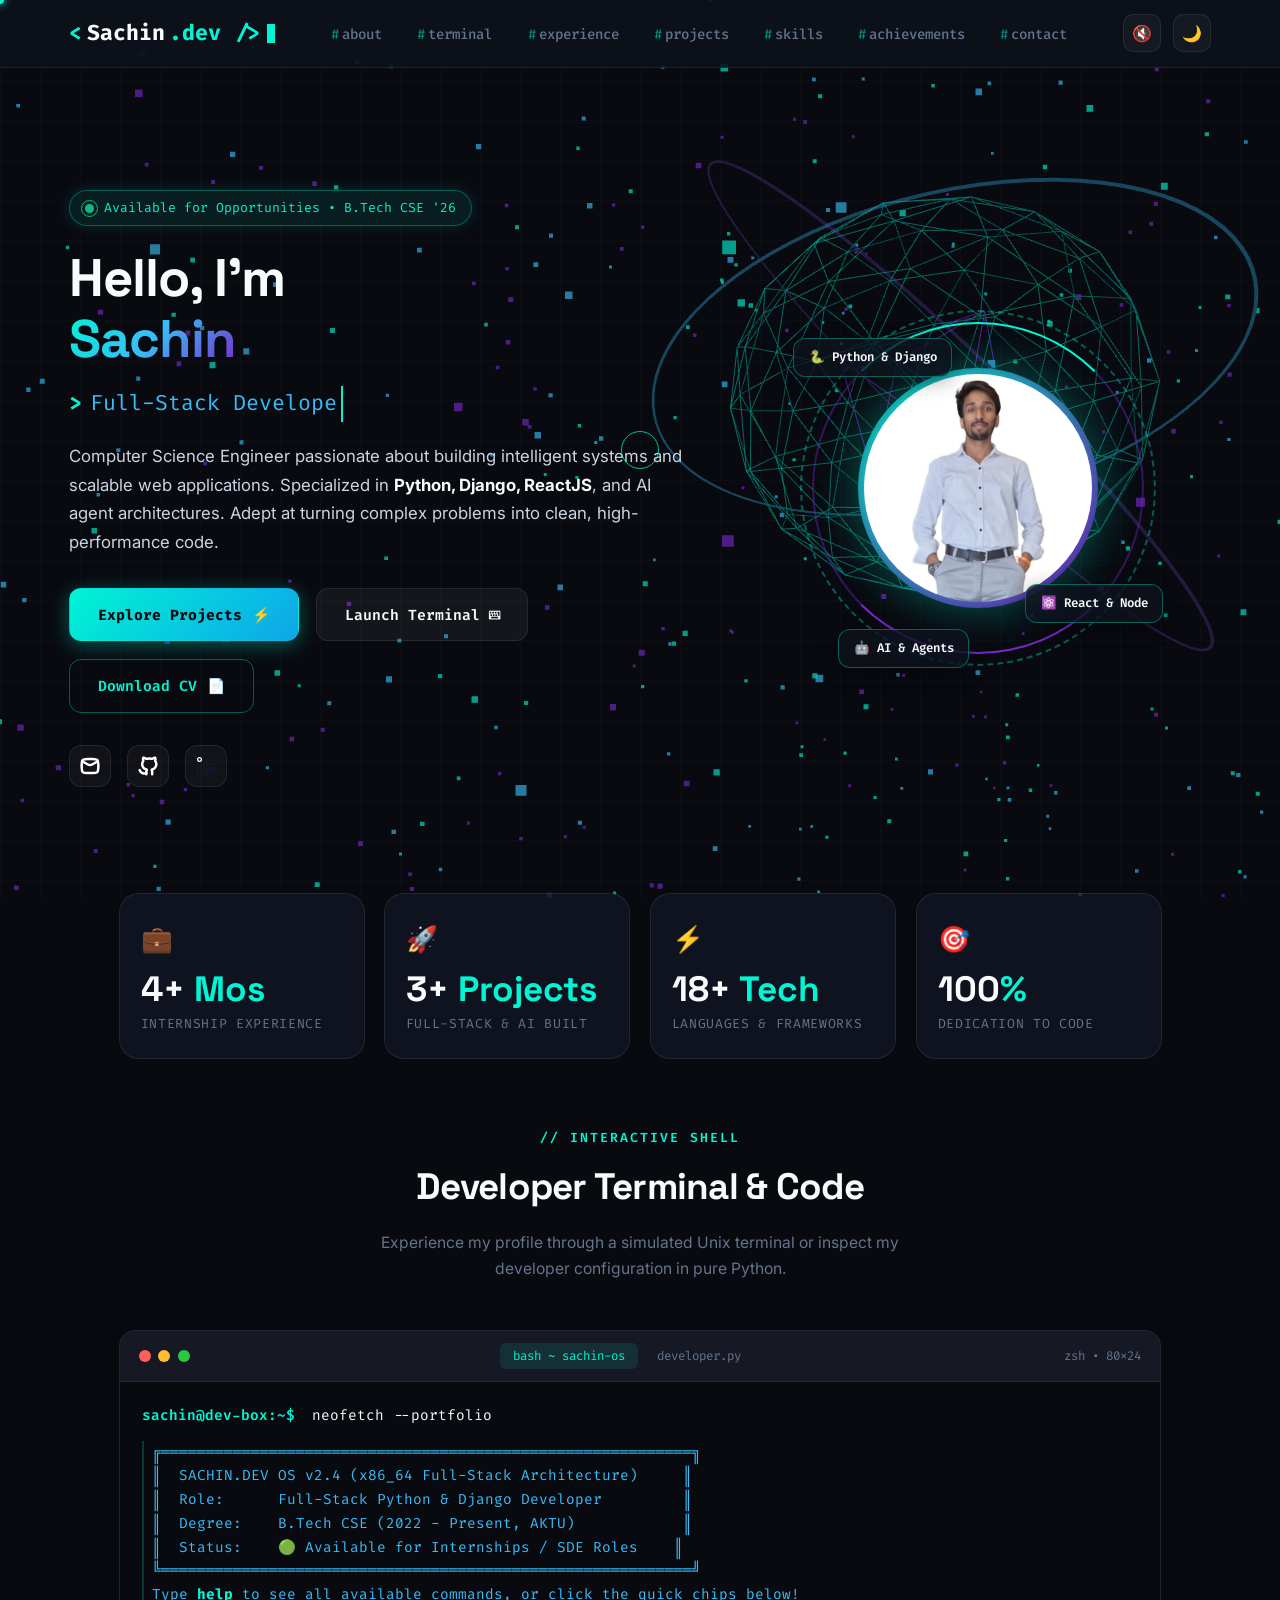
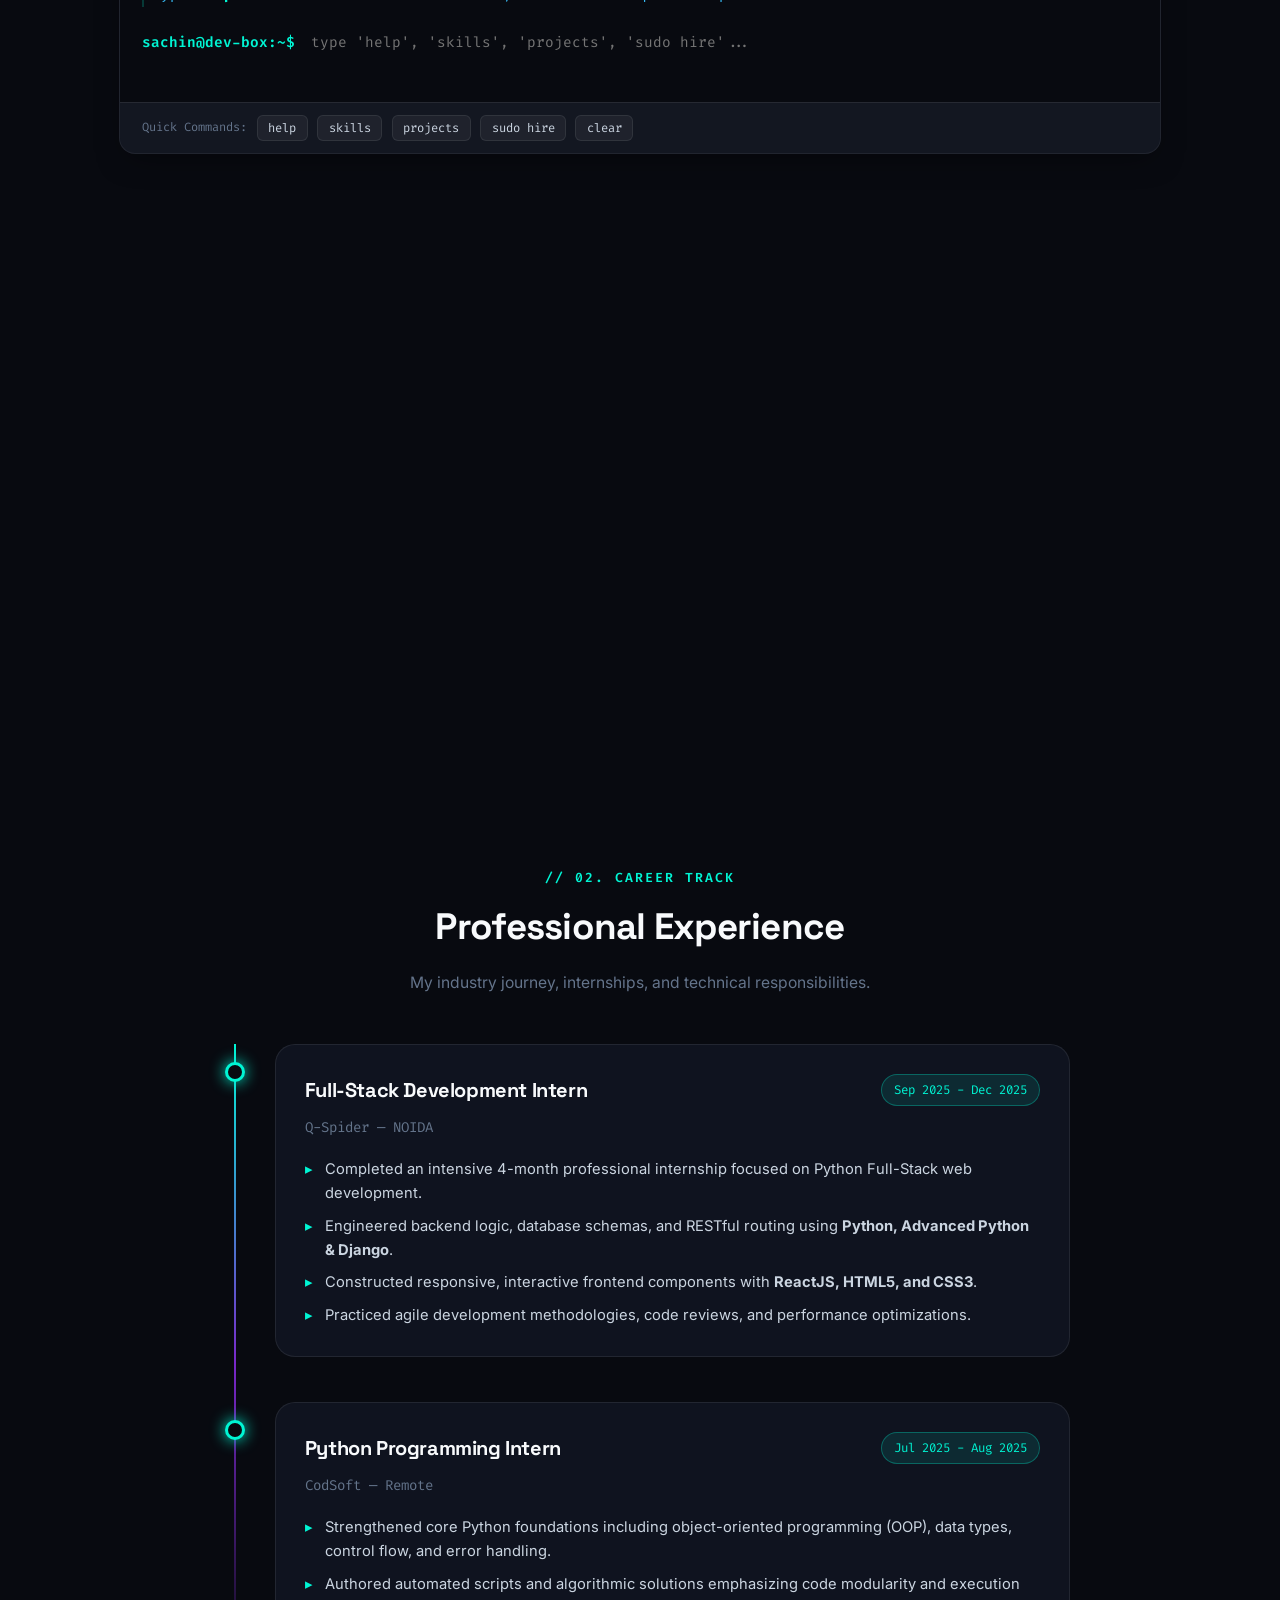
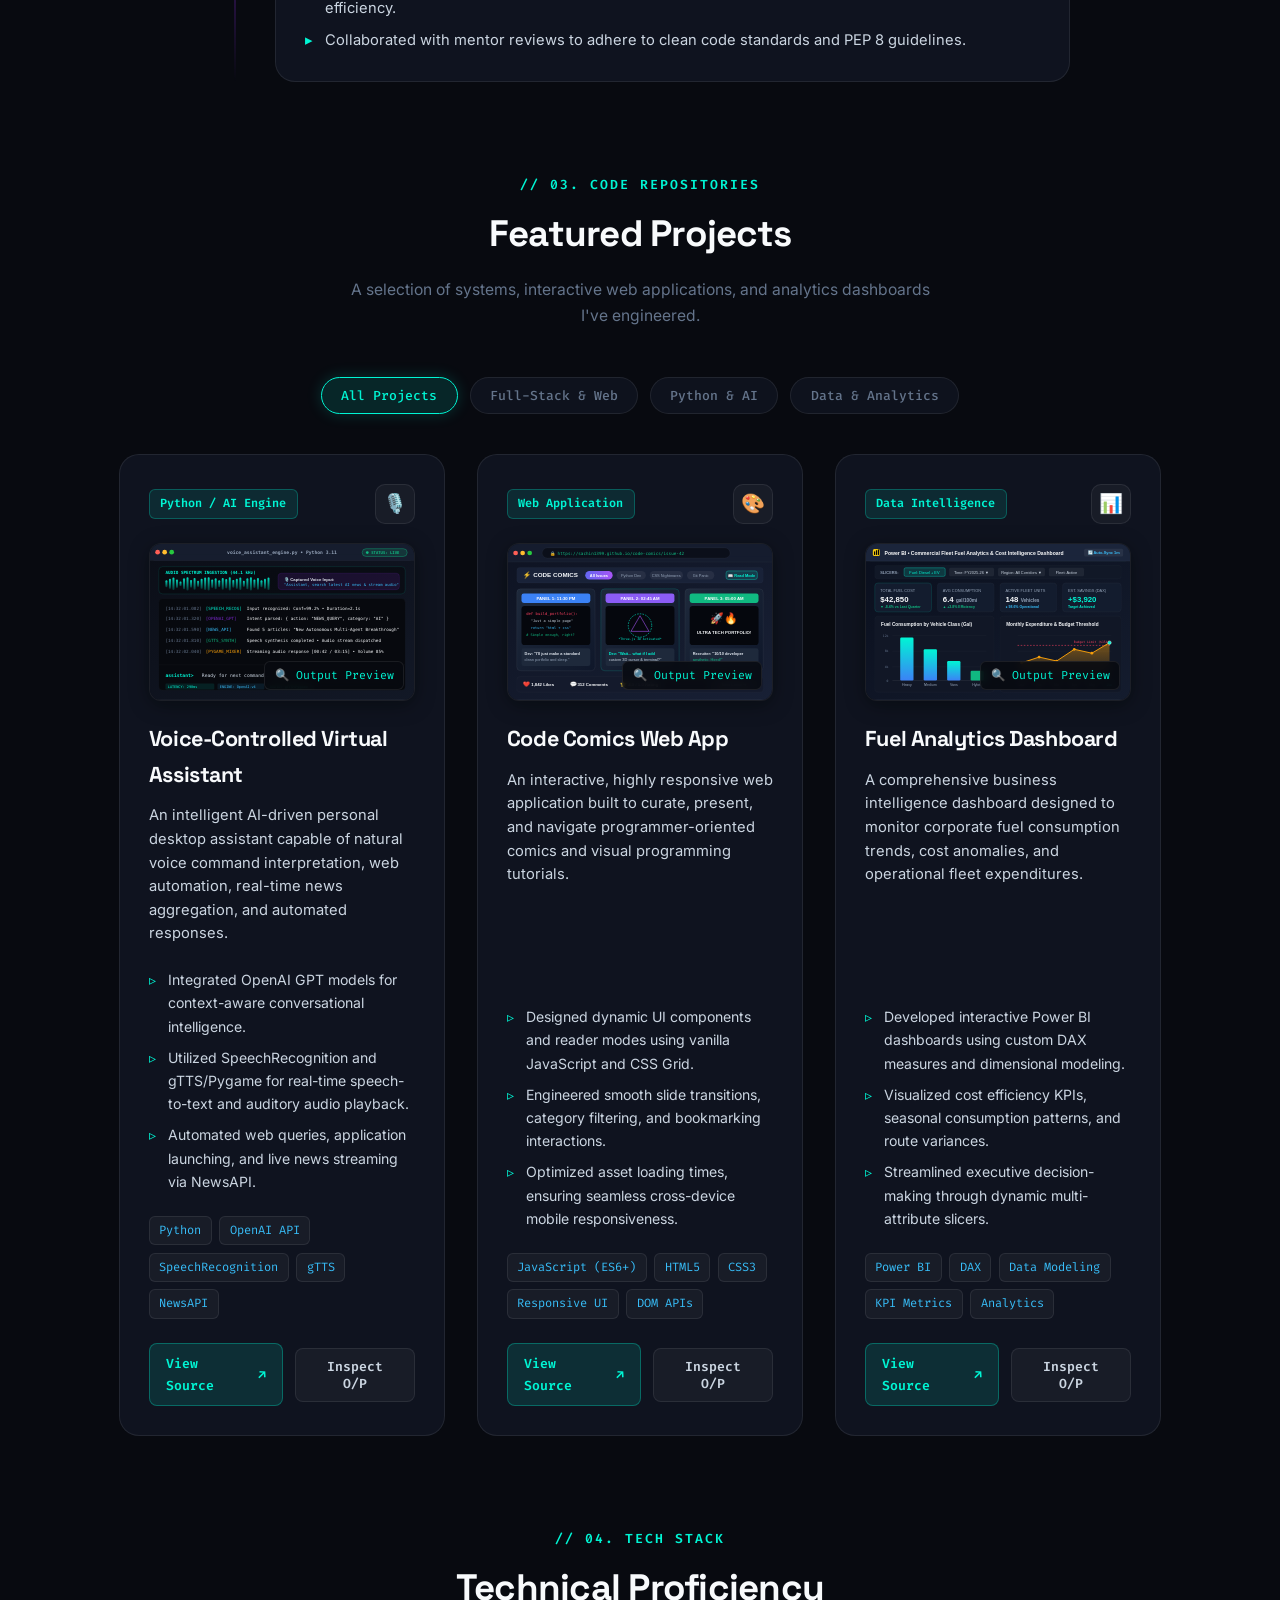
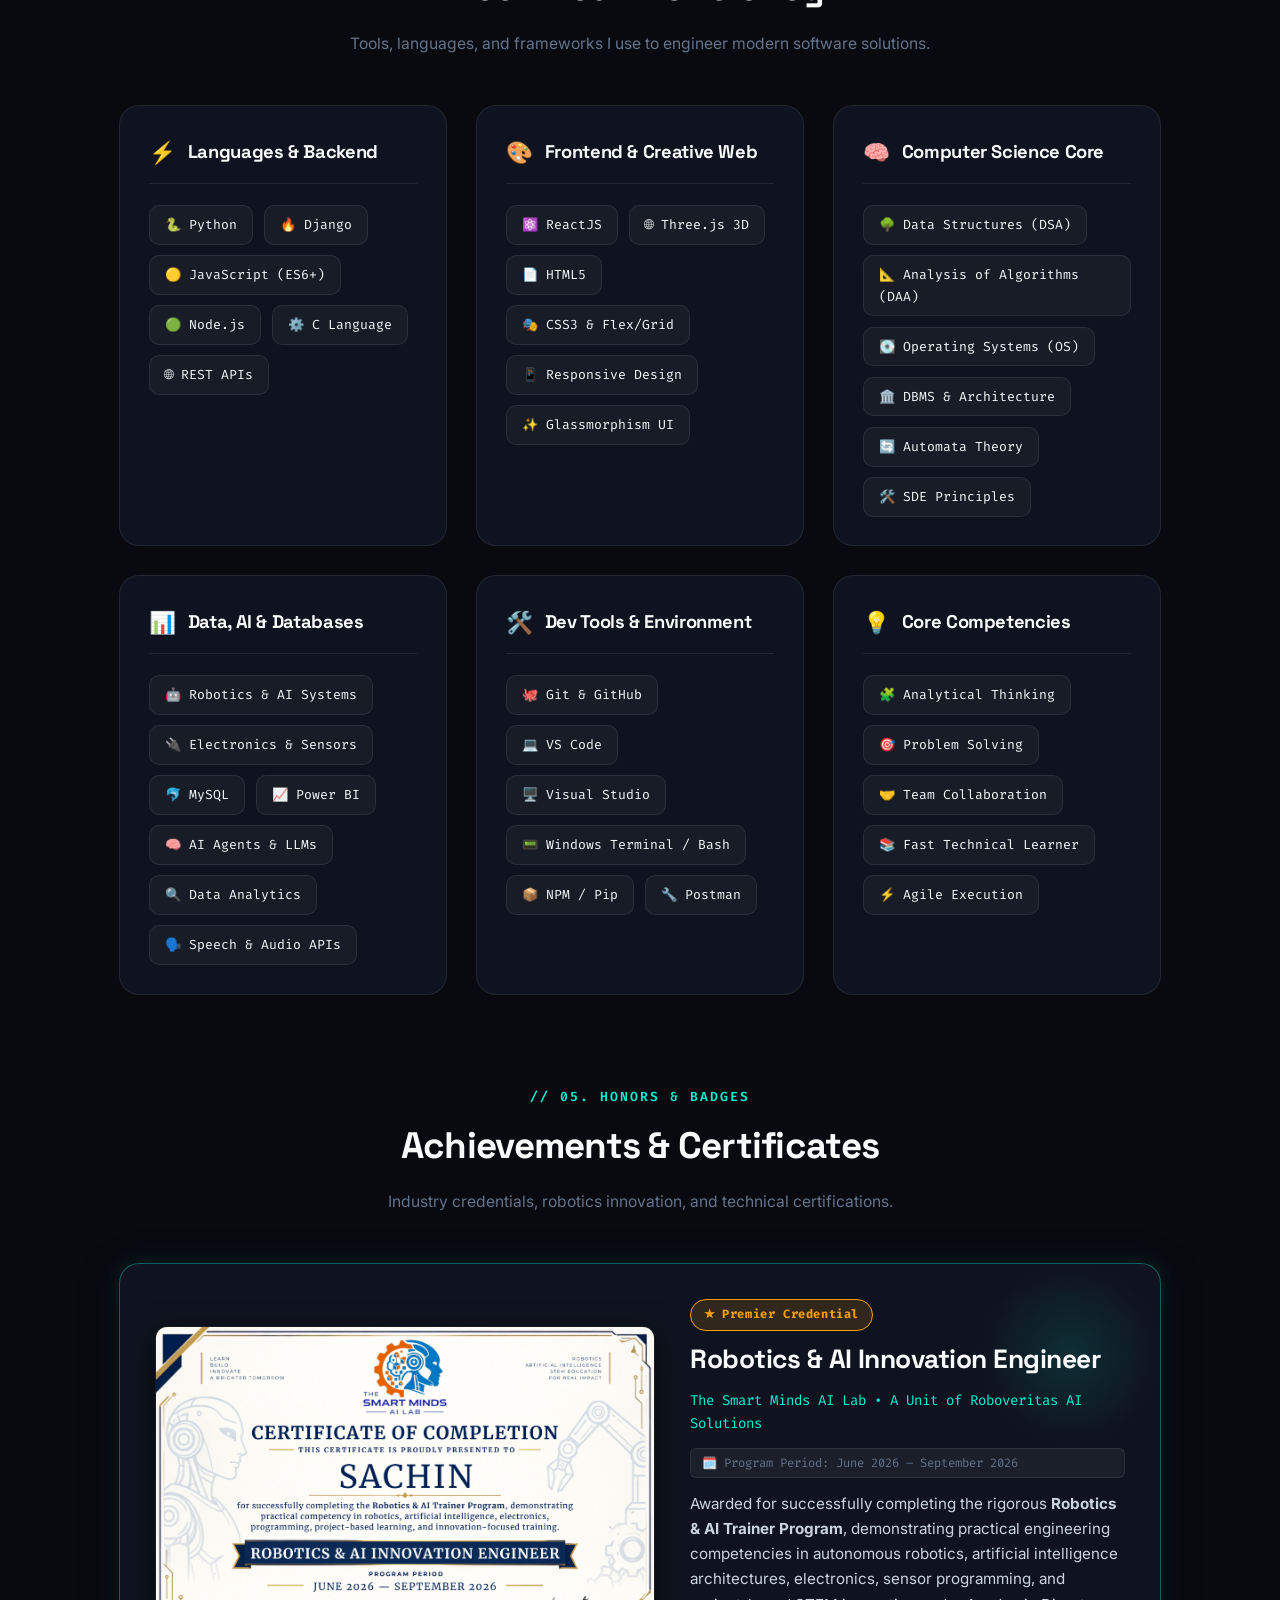
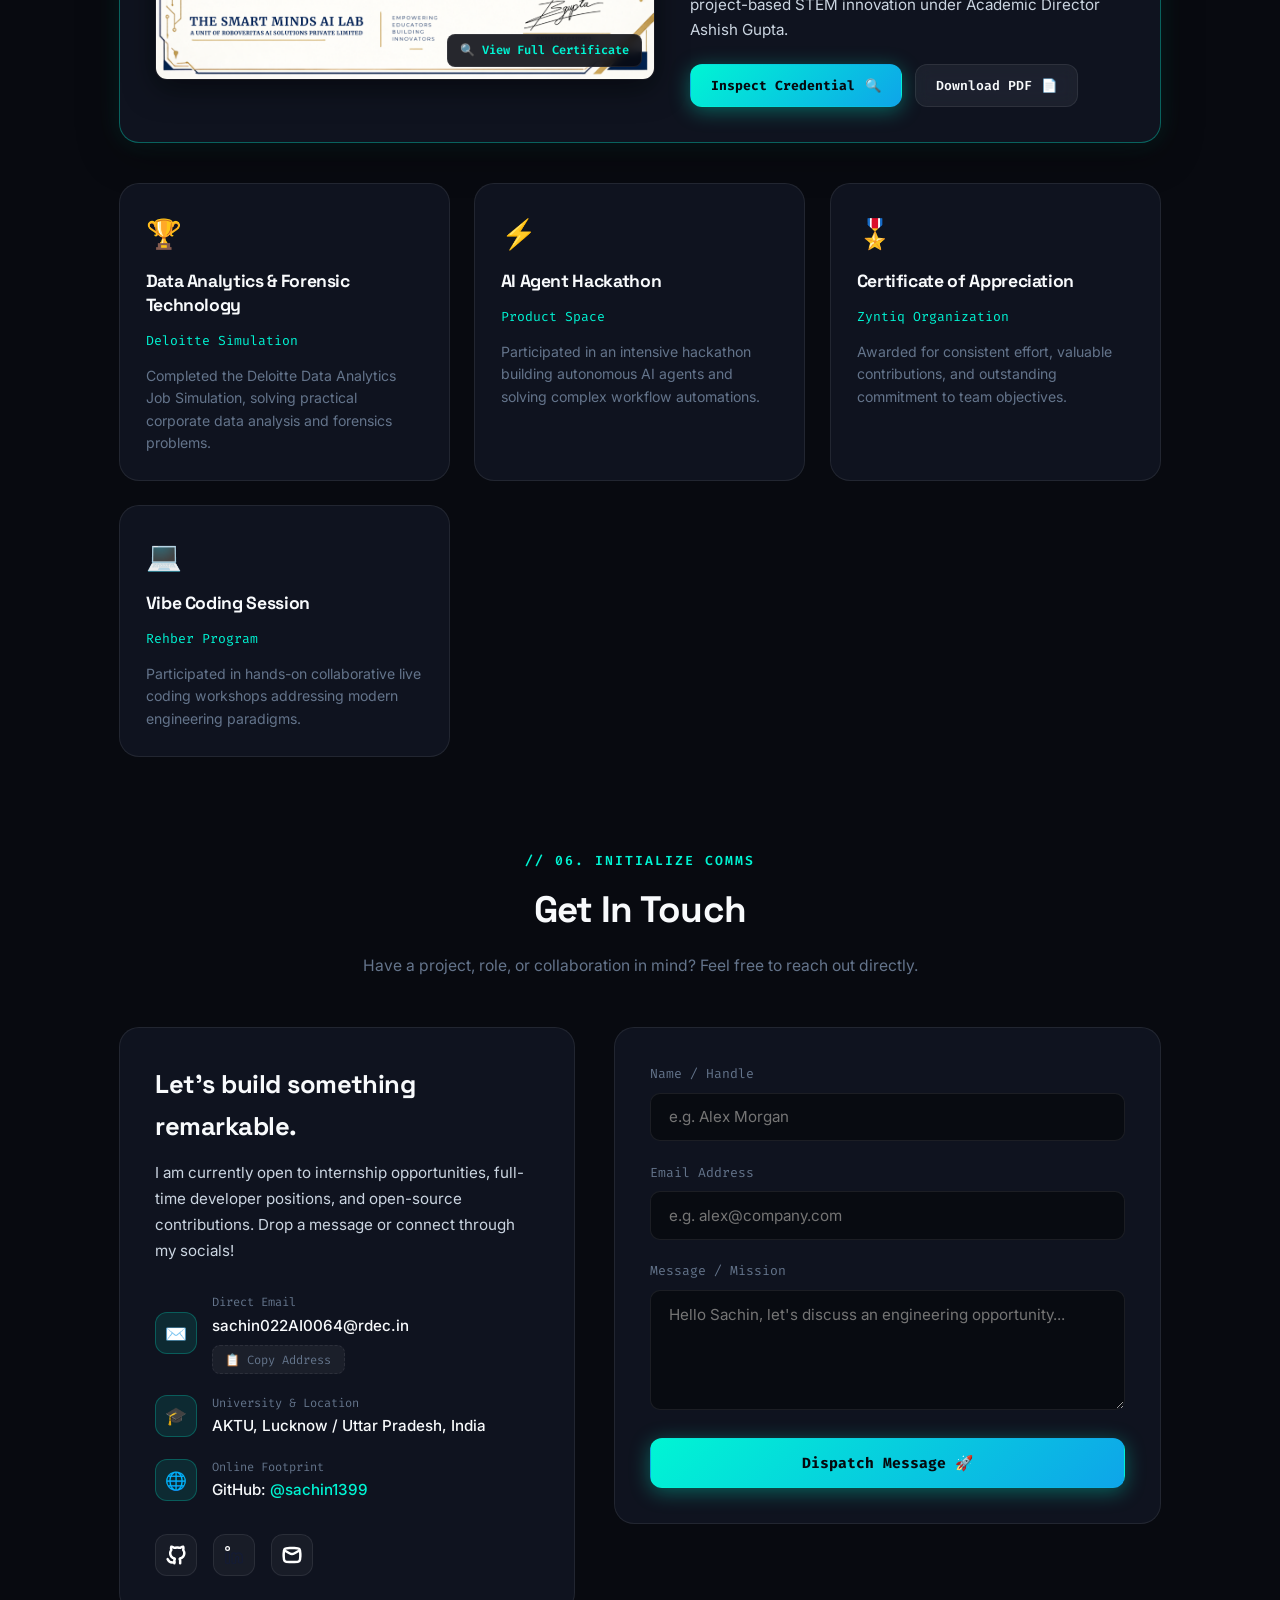
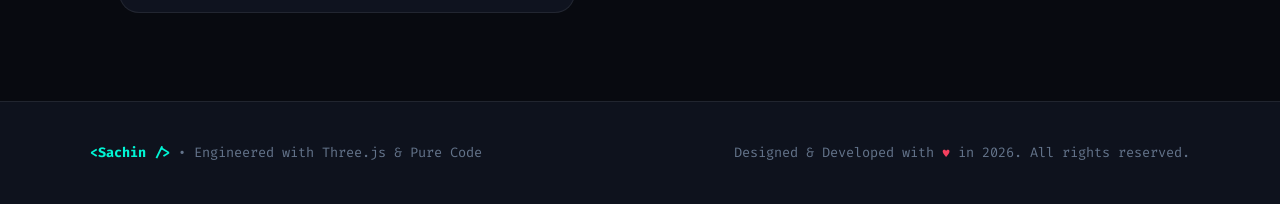
==== commit 2b225309: "feat: add Robotics & AI Innovation Engineer certificate from The Smart Minds AI Lab with high-res pr" ====
--- a/index.html
+++ b/index.html
@@ -536,12 +536,13 @@
                         <h3 class="group-title">Data, AI &amp; Databases</h3>
                     </div>
                     <div class="skill-pills-wrap">
+                        <span class="skill-pill" data-cursor="TECH">🤖 Robotics &amp; AI Systems</span>
+                        <span class="skill-pill" data-cursor="TECH">🔌 Electronics &amp; Sensors</span>
                         <span class="skill-pill" data-cursor="TECH">🐬 MySQL</span>
                         <span class="skill-pill" data-cursor="TECH">📈 Power BI</span>
-                        <span class="skill-pill" data-cursor="TECH">🤖 AI Agents &amp; LLMs</span>
+                        <span class="skill-pill" data-cursor="TECH">🧠 AI Agents &amp; LLMs</span>
                         <span class="skill-pill" data-cursor="TECH">🔍 Data Analytics</span>
                         <span class="skill-pill" data-cursor="TECH">🗣️ Speech &amp; Audio APIs</span>
-                        <span class="skill-pill" data-cursor="TECH">💡 Prompt Engineering</span>
                     </div>
                 </div>
 
@@ -583,7 +584,43 @@
             <div class="section-header">
                 <span class="section-tag">// 05. HONORS &amp; BADGES</span>
                 <h2 class="section-title">Achievements &amp; Certificates</h2>
-                <p class="section-desc">Milestones, hackathons, and certifications recognizing excellence.</p>
+                <p class="section-desc">Industry credentials, robotics innovation, and technical certifications.</p>
+            </div>
+
+            <!-- Premier Featured Certificate -->
+            <div class="featured-cert-card spotlight-card card-3d">
+                <div class="cert-preview-wrapper" data-modal="certificate-robotics-ai.png" data-cursor="ZOOM" title="Click to inspect full certificate">
+                    <img src="certificate-robotics-ai.png" alt="Robotics & AI Innovation Engineer Certificate - Sachin" class="cert-preview-img">
+                    <div class="cert-preview-overlay">
+                        <span class="cert-preview-btn">🔍 View Full Certificate</span>
+                    </div>
+                </div>
+
+                <div class="cert-info-content">
+                    <div class="cert-badge-tag">
+                        <span>★</span> Premier Credential
+                    </div>
+                    <h3 class="cert-main-title">Robotics &amp; AI Innovation Engineer</h3>
+                    <div class="cert-issuer-row">
+                        The Smart Minds AI Lab • A Unit of Roboveritas AI Solutions
+                    </div>
+                    <div class="cert-period-badge">
+                        🗓️ Program Period: June 2026 – September 2026
+                    </div>
+                    <p class="cert-body-desc">
+                        Awarded for successfully completing the rigorous <strong>Robotics &amp; AI Trainer Program</strong>, demonstrating practical engineering competencies in autonomous robotics, artificial intelligence architectures, electronics, sensor programming, and project-based STEM innovation under Academic Director Ashish Gupta.
+                    </p>
+                    <div class="cert-actions-row">
+                        <button class="btn btn-primary inspect-output-btn" data-modal="certificate-robotics-ai.png" data-cursor="ZOOM" style="padding: 0.6rem 1.25rem; font-size: 0.82rem;">
+                            <span>Inspect Credential</span>
+                            <span>🔍</span>
+                        </button>
+                        <a href="Robotics_AI_Certificate.pdf" download="Sachin_Robotics_AI_Certificate.pdf" class="btn btn-secondary" data-cursor="GET PDF" style="padding: 0.6rem 1.25rem; font-size: 0.82rem;">
+                            <span>Download PDF</span>
+                            <span>📄</span>
+                        </a>
+                    </div>
+                </div>
             </div>
 
             <div class="achievements-grid">
--- a/styles.css
+++ b/styles.css
@@ -1522,6 +1522,146 @@
 /* ===================================================================
    Achievements & Certifications
    =================================================================== */
+/* Featured Certificate Showcase Banner */
+.featured-cert-card {
+  display: grid;
+  grid-template-columns: 1.15fr 1fr;
+  gap: 2.2rem;
+  align-items: center;
+  padding: 2.2rem;
+  margin-bottom: 2.5rem;
+  border: 1px solid rgba(var(--primary-cyan-rgb), 0.35);
+  box-shadow: 0 10px 40px rgba(0, 0, 0, 0.4), 0 0 25px rgba(var(--primary-cyan-rgb), 0.12);
+  position: relative;
+  overflow: hidden;
+}
+
+.featured-cert-card::after {
+  content: '';
+  position: absolute;
+  top: 0;
+  right: 0;
+  width: 180px;
+  height: 180px;
+  background: radial-gradient(circle, rgba(var(--primary-cyan-rgb), 0.12), transparent 70%);
+  pointer-events: none;
+}
+
+.cert-preview-wrapper {
+  position: relative;
+  border-radius: 12px;
+  overflow: hidden;
+  border: 1px solid var(--border-subtle);
+  background: #060810;
+  cursor: pointer;
+  box-shadow: 0 8px 30px rgba(0, 0, 0, 0.5);
+  transition: transform var(--transition-fast), border-color var(--transition-fast), box-shadow var(--transition-fast);
+}
+
+.cert-preview-wrapper:hover {
+  border-color: var(--primary-cyan);
+  transform: translateY(-3px) scale(1.02);
+  box-shadow: 0 12px 35px rgba(var(--primary-cyan-rgb), 0.3);
+}
+
+.cert-preview-img {
+  width: 100%;
+  height: auto;
+  display: block;
+  transition: transform 0.4s ease;
+}
+
+.cert-preview-wrapper:hover .cert-preview-img {
+  transform: scale(1.03);
+}
+
+.cert-preview-overlay {
+  position: absolute;
+  bottom: 12px;
+  right: 12px;
+  z-index: 3;
+}
+
+.cert-preview-btn {
+  font-family: var(--font-mono);
+  font-size: 0.75rem;
+  font-weight: 600;
+  padding: 0.35rem 0.75rem;
+  border-radius: 8px;
+  background: rgba(8, 10, 16, 0.88);
+  border: 1px solid var(--border-subtle);
+  color: var(--primary-cyan);
+  backdrop-filter: blur(4px);
+  display: inline-flex;
+  align-items: center;
+  gap: 0.35rem;
+}
+
+.cert-info-content {
+  display: flex;
+  flex-direction: column;
+  gap: 0.8rem;
+}
+
+.cert-badge-tag {
+  align-self: flex-start;
+  font-family: var(--font-mono);
+  font-size: 0.75rem;
+  padding: 0.3rem 0.8rem;
+  border-radius: 999px;
+  background: rgba(245, 158, 11, 0.15);
+  border: 1px solid #f59e0b;
+  color: #f59e0b;
+  font-weight: 700;
+  letter-spacing: 0.05em;
+  display: inline-flex;
+  align-items: center;
+  gap: 0.4rem;
+}
+
+.cert-main-title {
+  font-size: 1.65rem;
+  line-height: 1.25;
+  color: var(--text-main);
+}
+
+.cert-issuer-row {
+  font-family: var(--font-mono);
+  font-size: 0.88rem;
+  color: var(--primary-cyan);
+}
+
+.cert-period-badge {
+  font-family: var(--font-mono);
+  font-size: 0.76rem;
+  padding: 0.25rem 0.65rem;
+  border-radius: 6px;
+  background: rgba(255, 255, 255, 0.05);
+  border: 1px solid var(--border-subtle);
+  color: var(--text-muted);
+  display: inline-block;
+}
+
+.cert-body-desc {
+  font-size: 0.95rem;
+  color: var(--text-body);
+  line-height: 1.65;
+}
+
+.cert-actions-row {
+  display: flex;
+  gap: 0.8rem;
+  flex-wrap: wrap;
+  margin-top: 0.6rem;
+}
+
+@media (max-width: 850px) {
+  .featured-cert-card {
+    grid-template-columns: 1fr;
+    gap: 1.5rem;
+  }
+}
+
 .achievements-grid {
   display: grid;
   grid-template-columns: repeat(auto-fit, minmax(250px, 1fr));
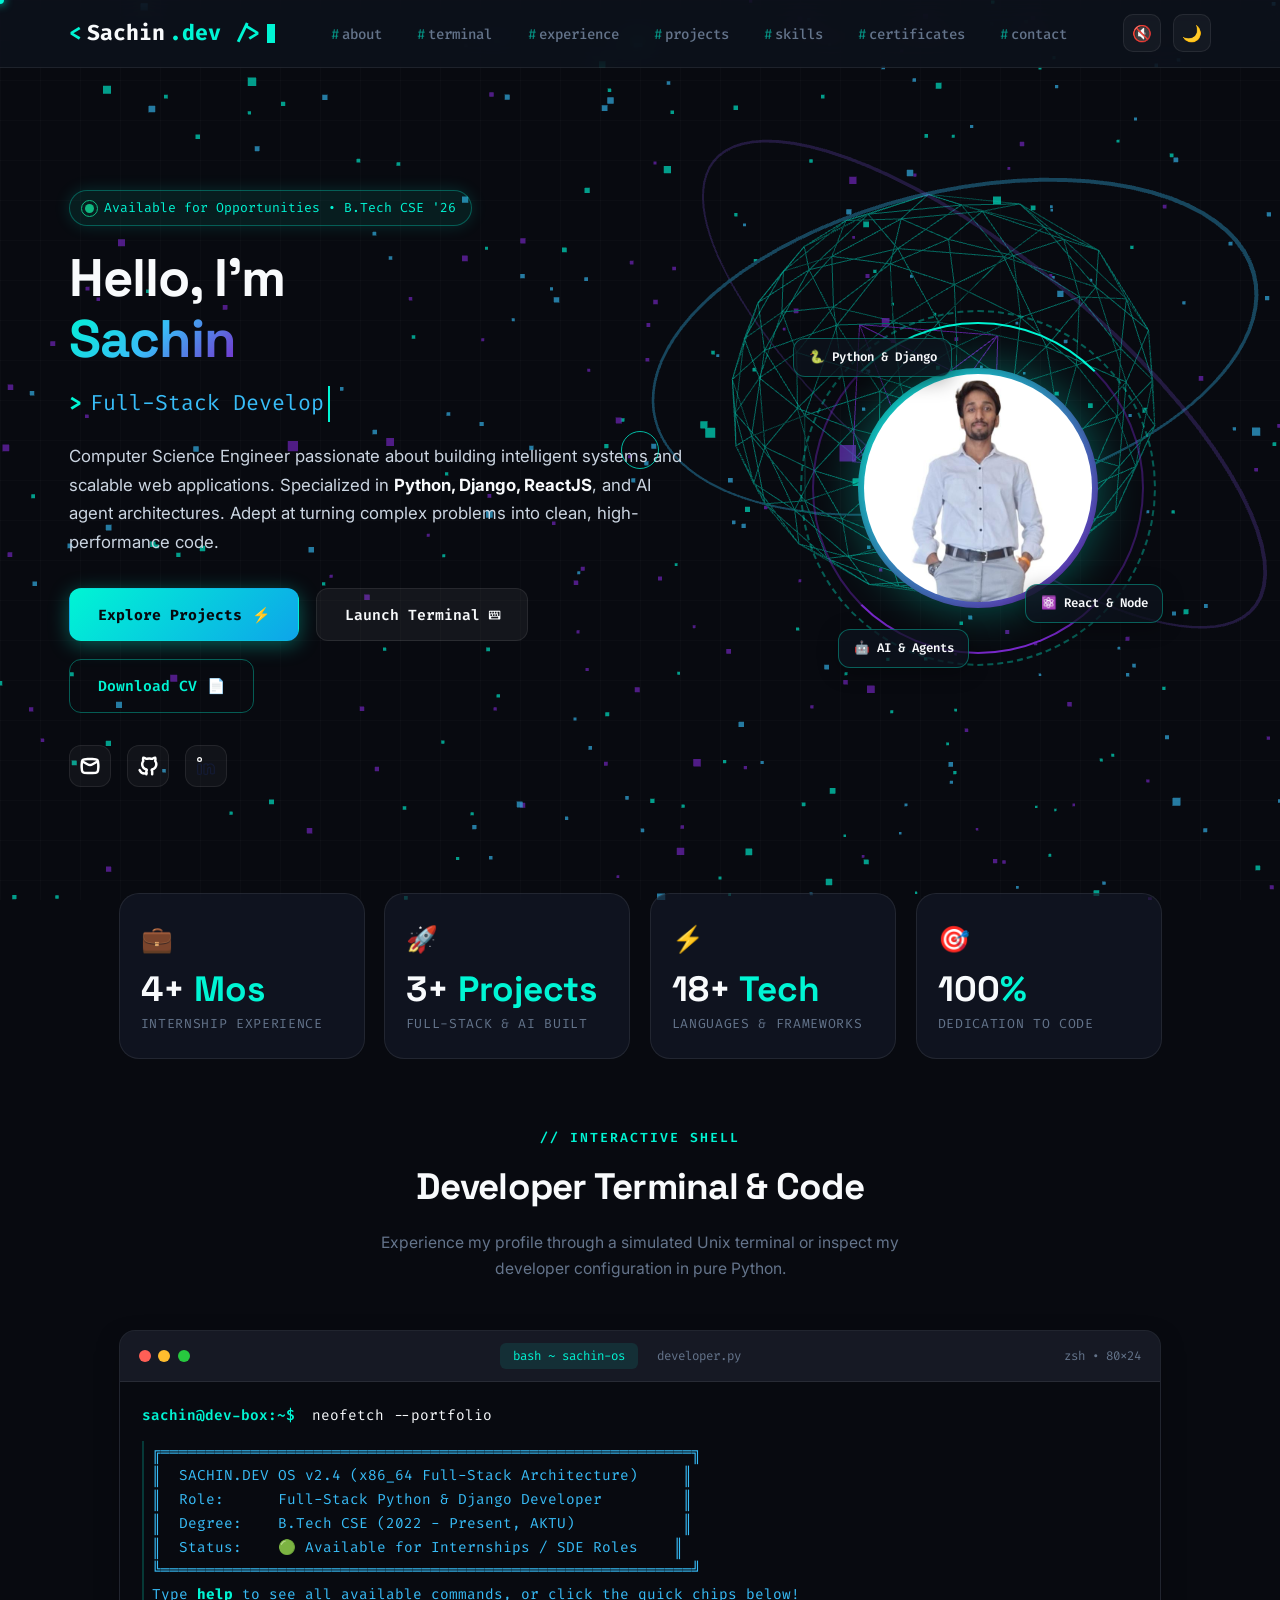
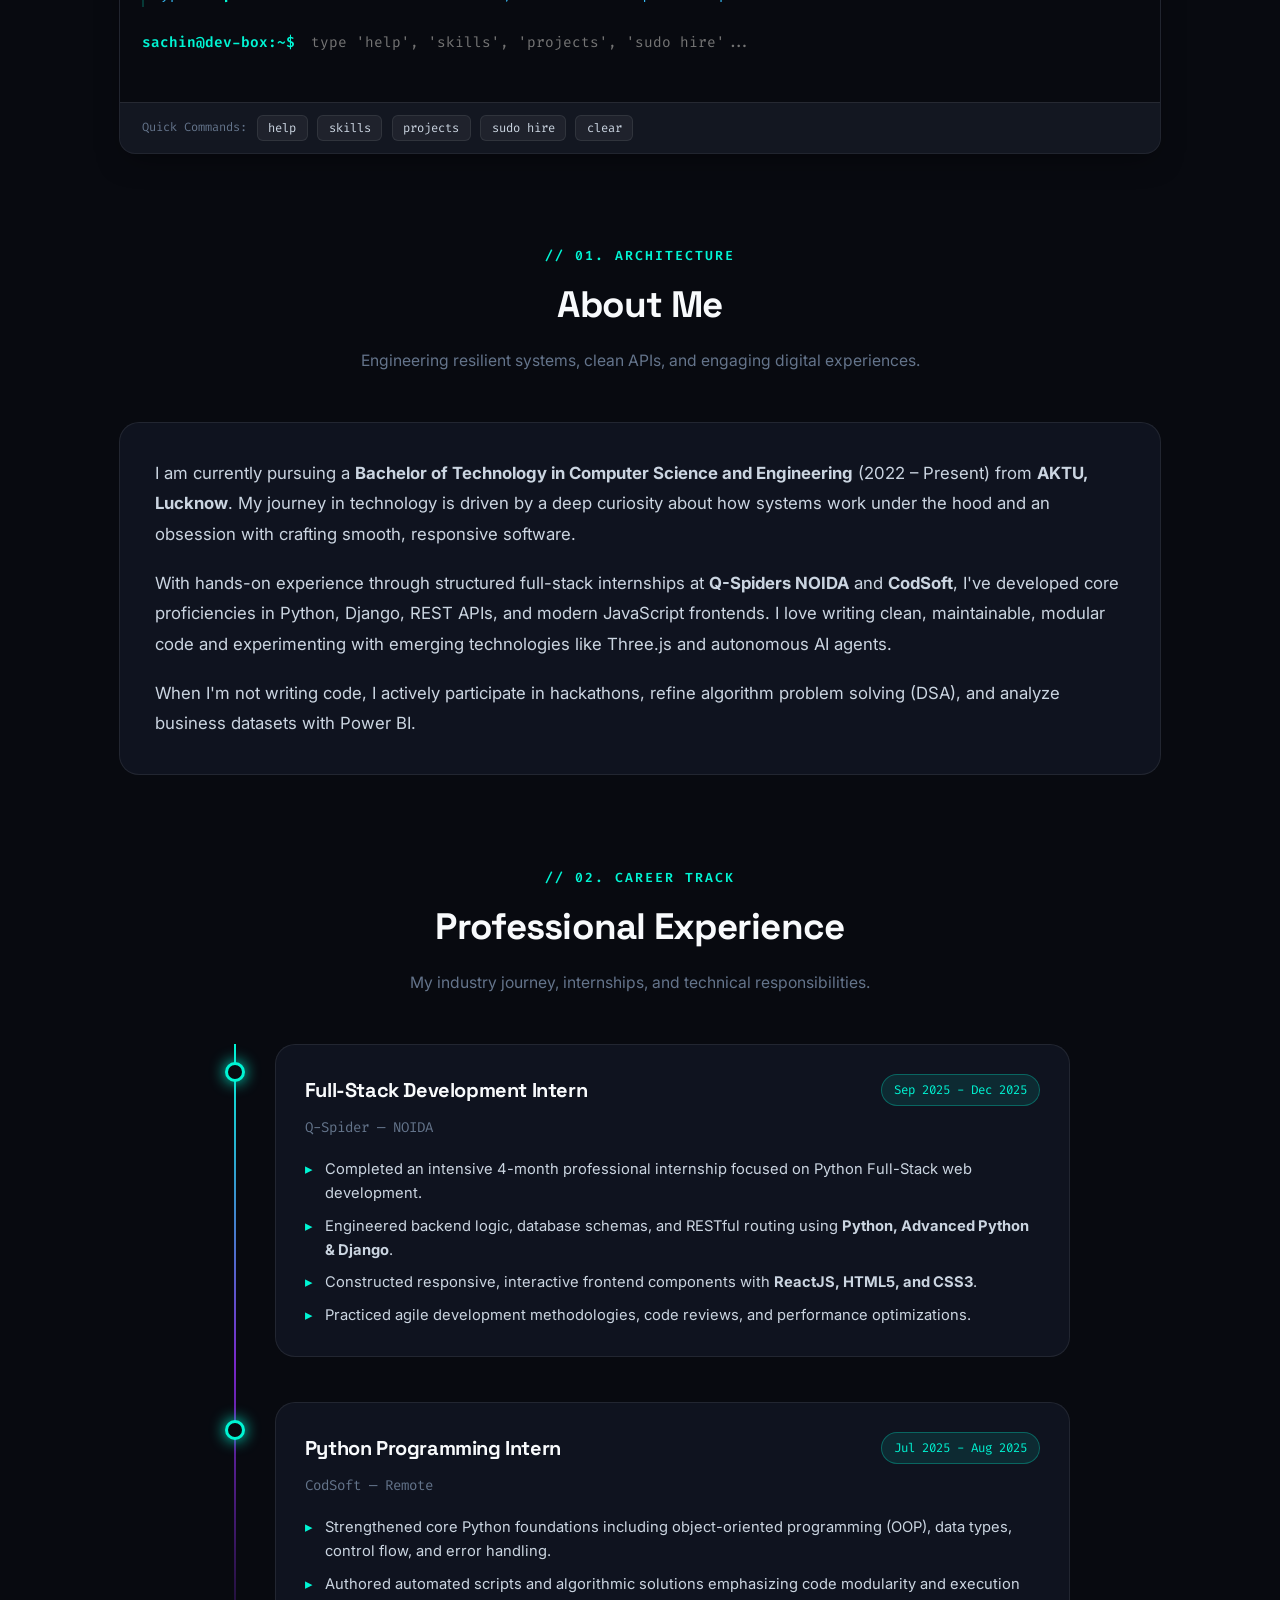
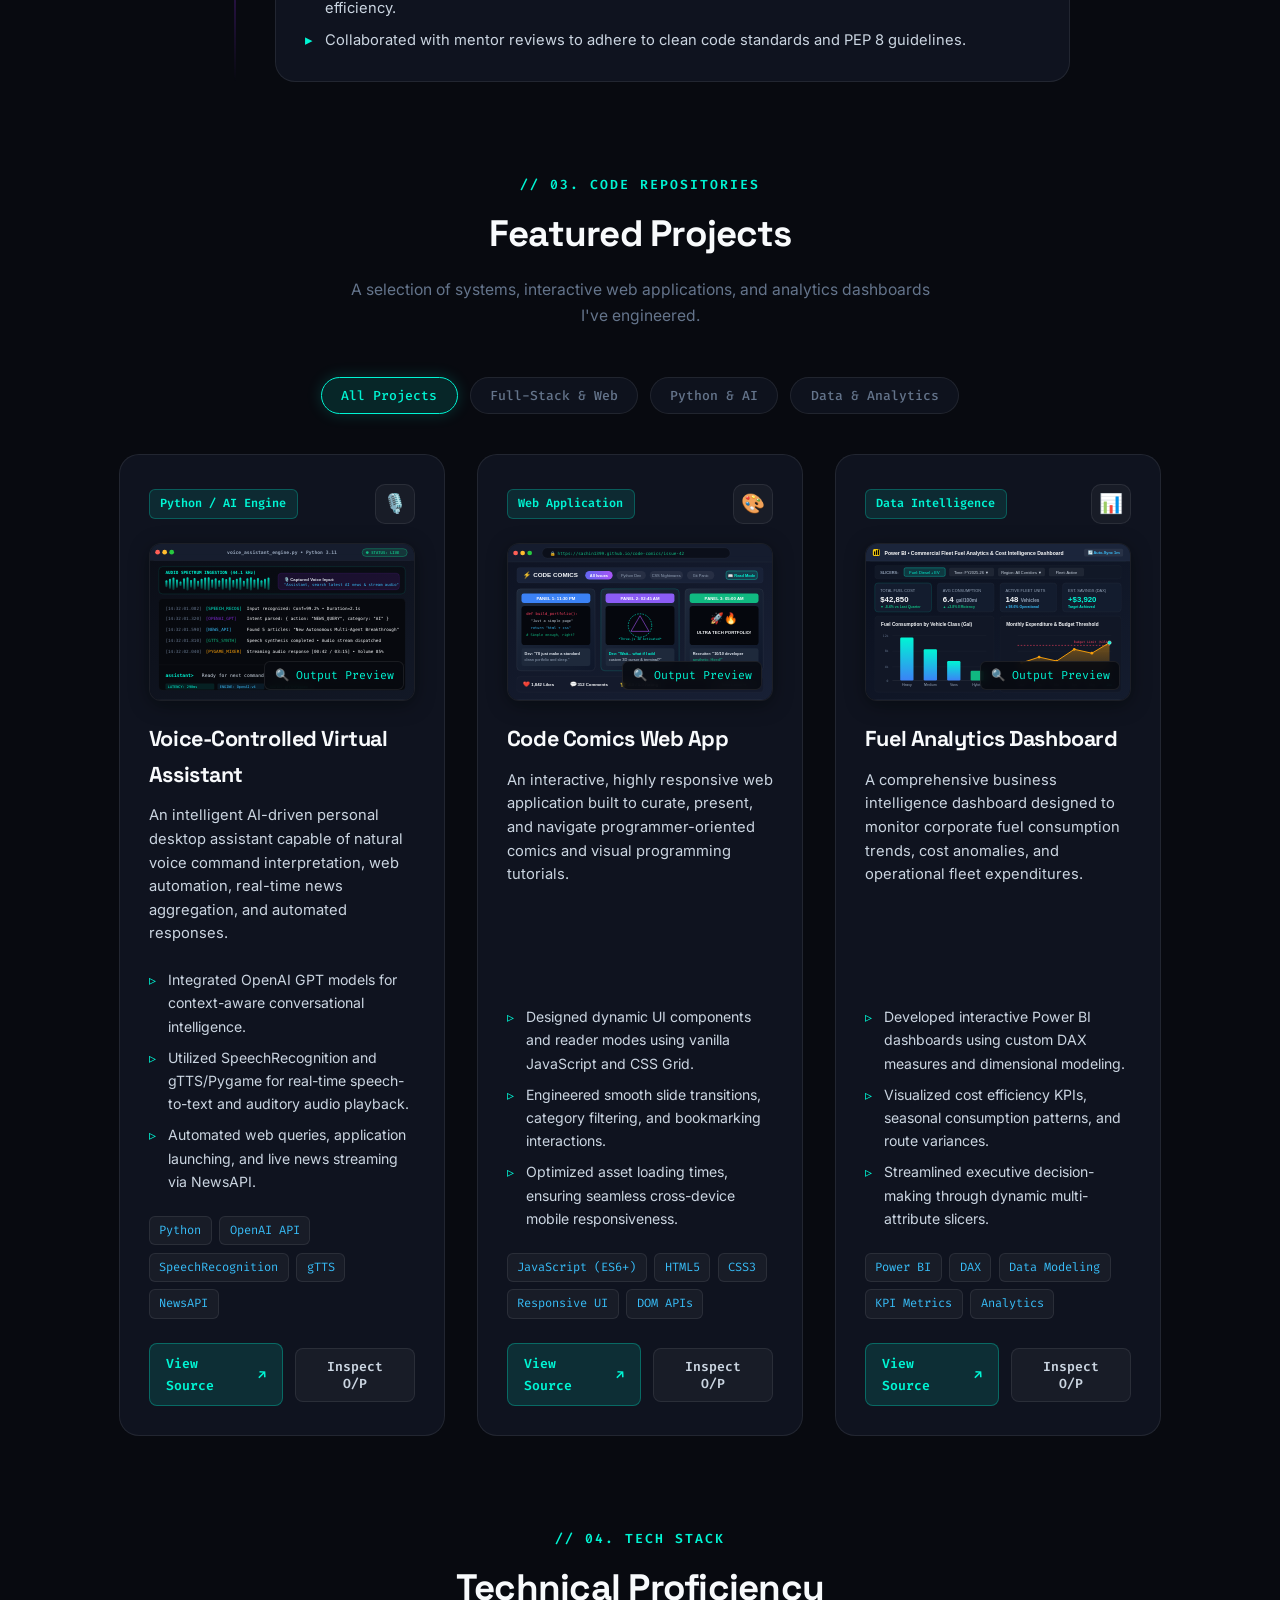
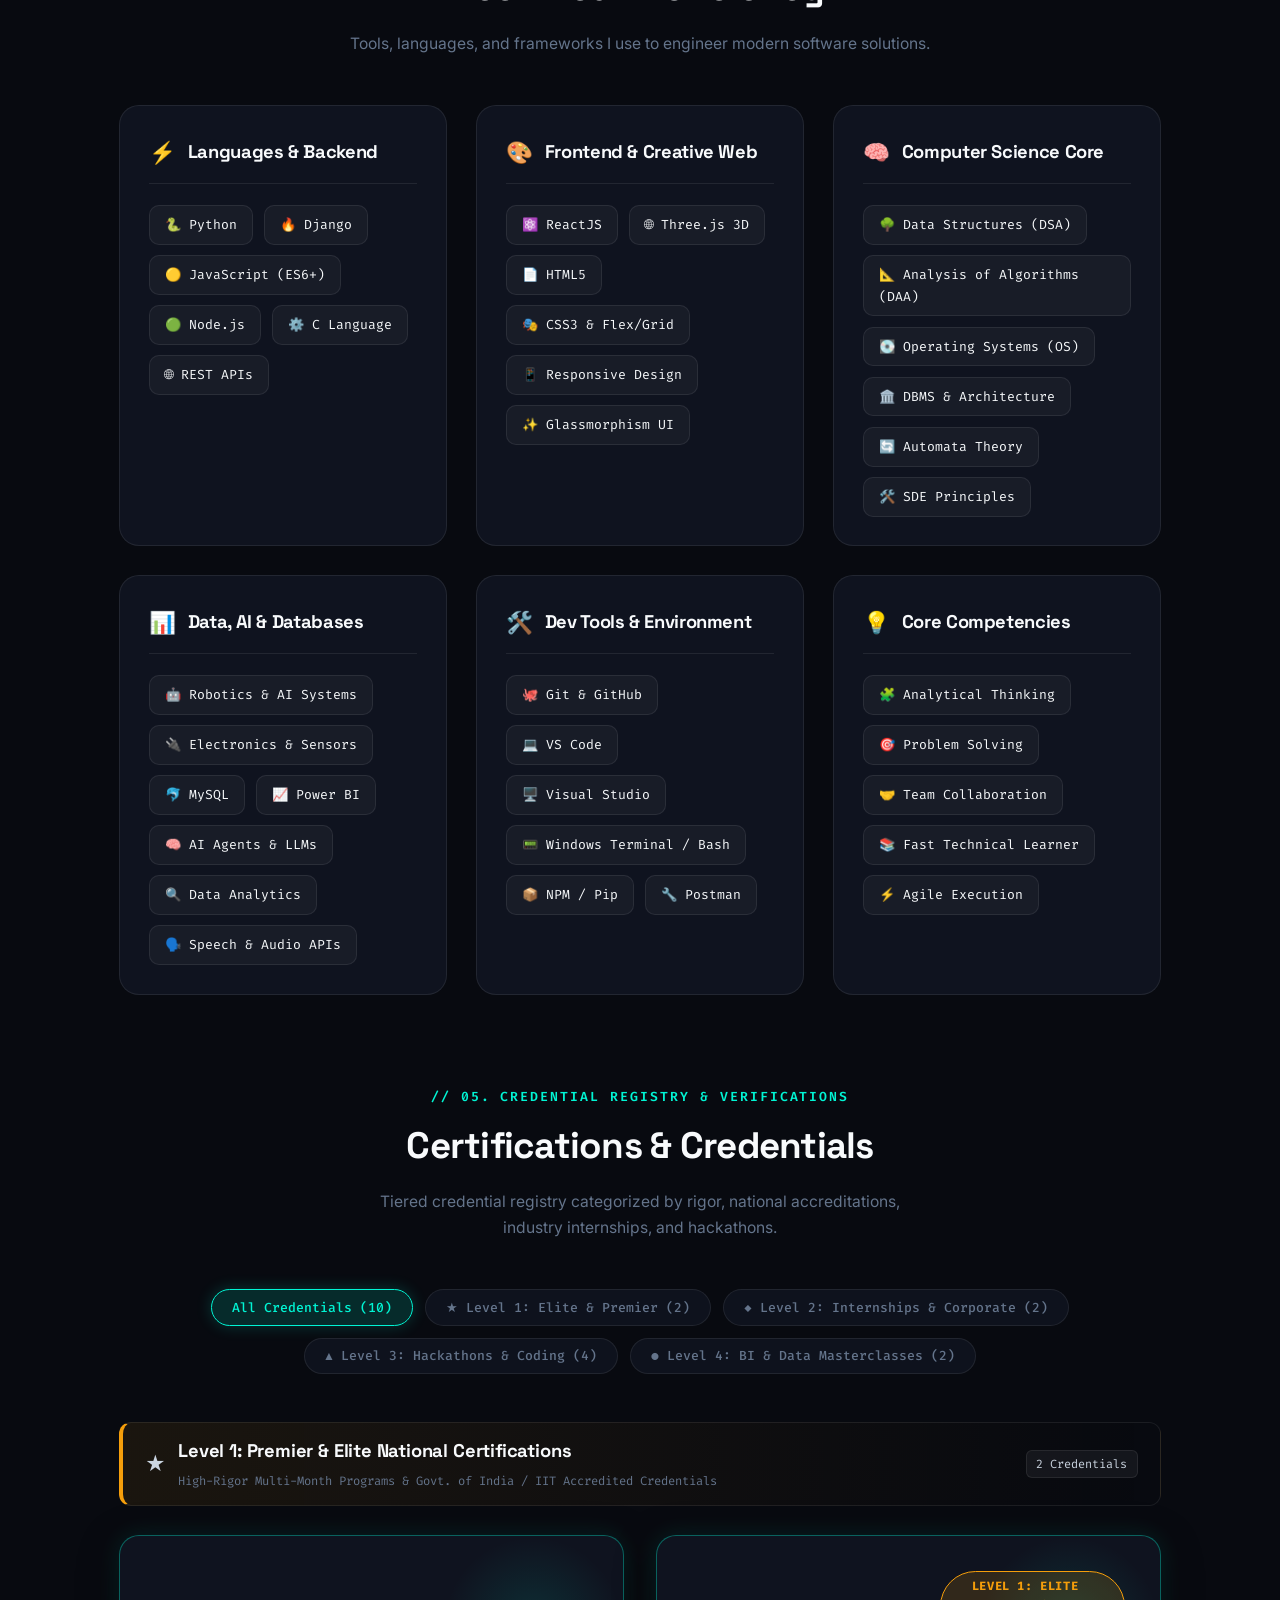
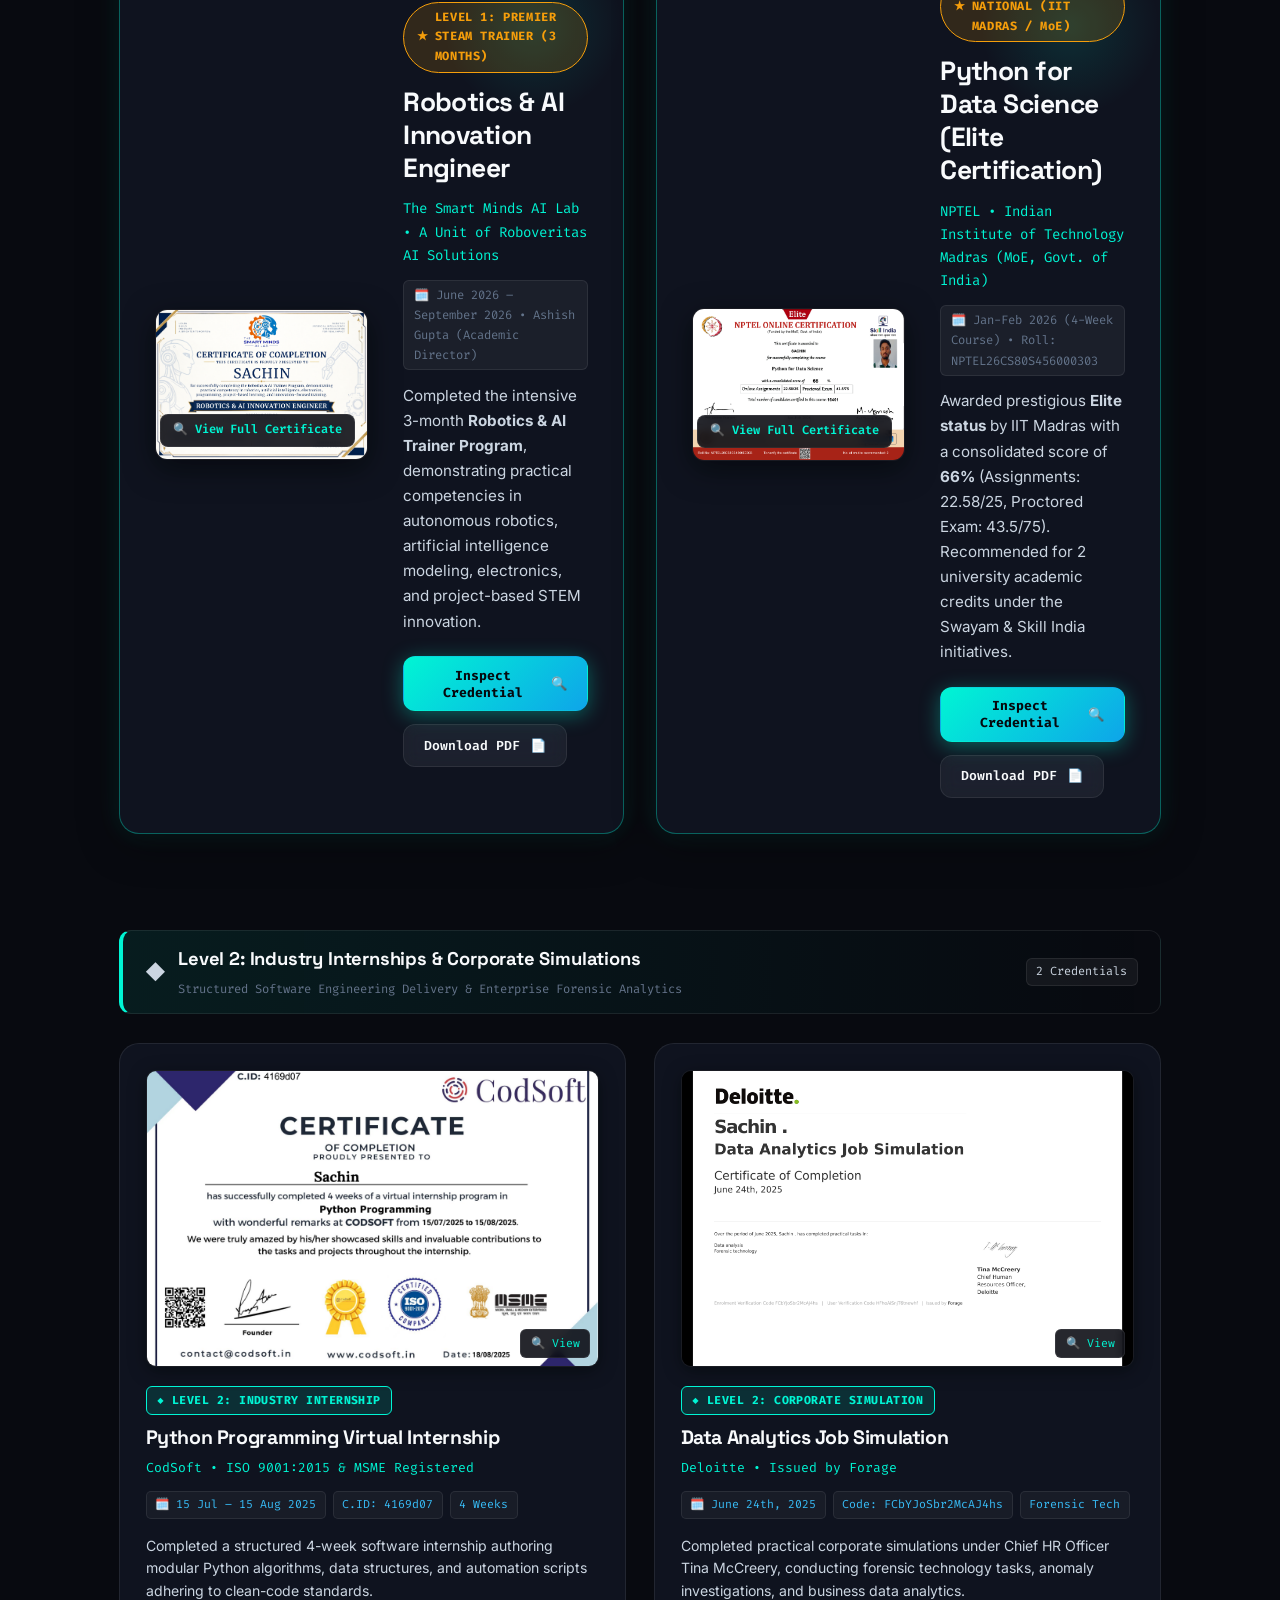
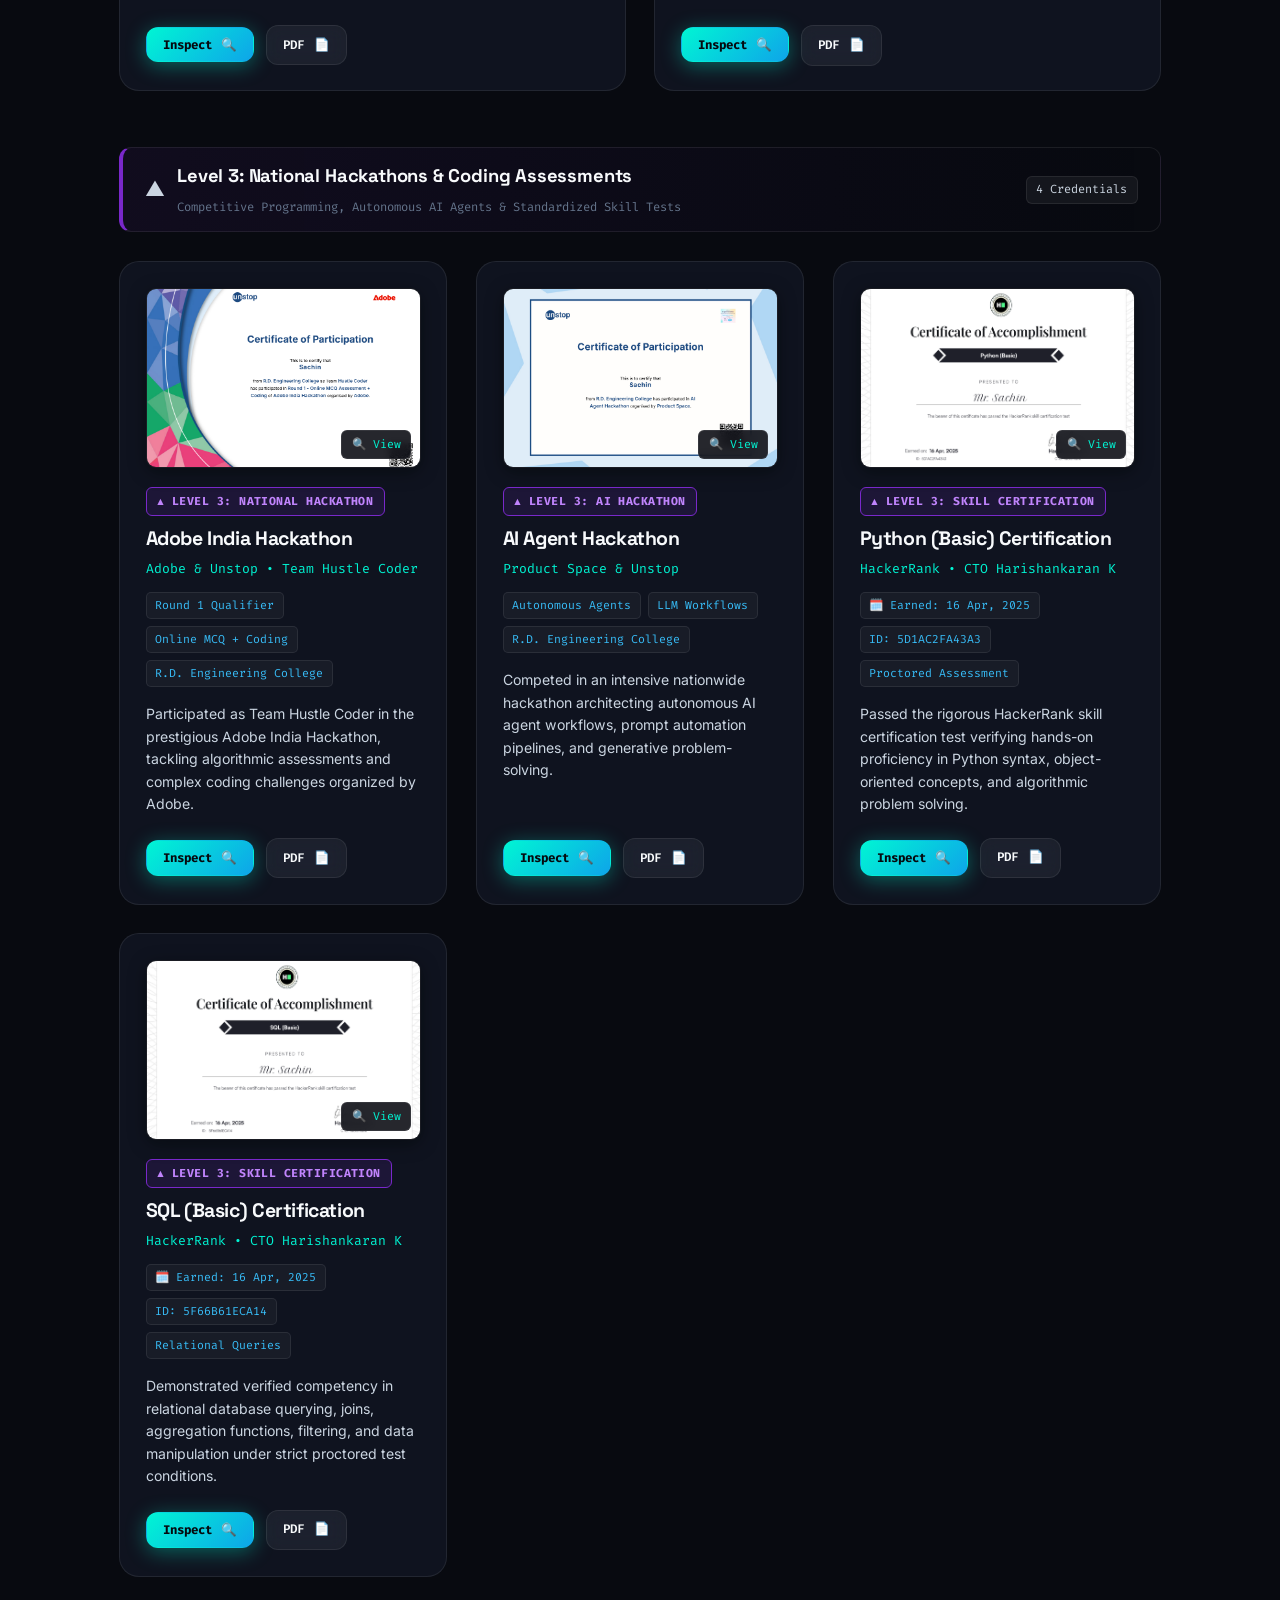
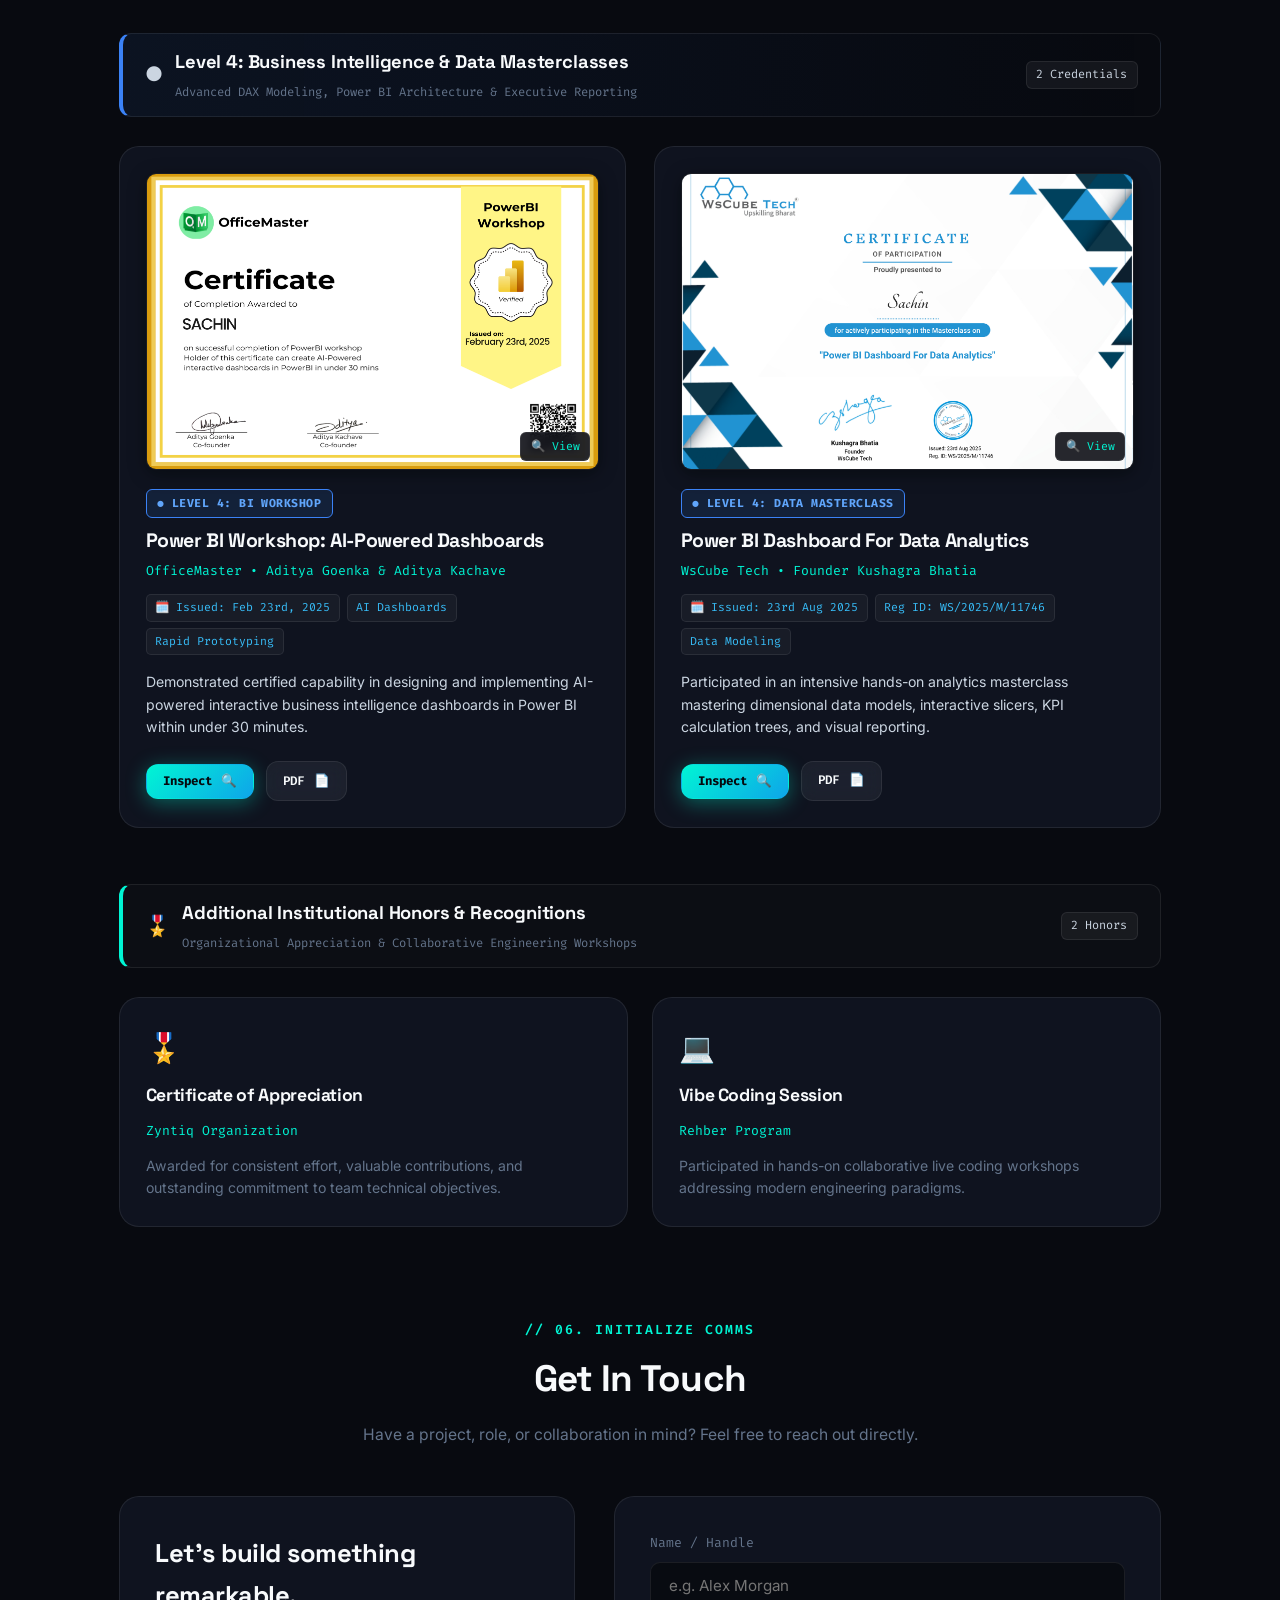
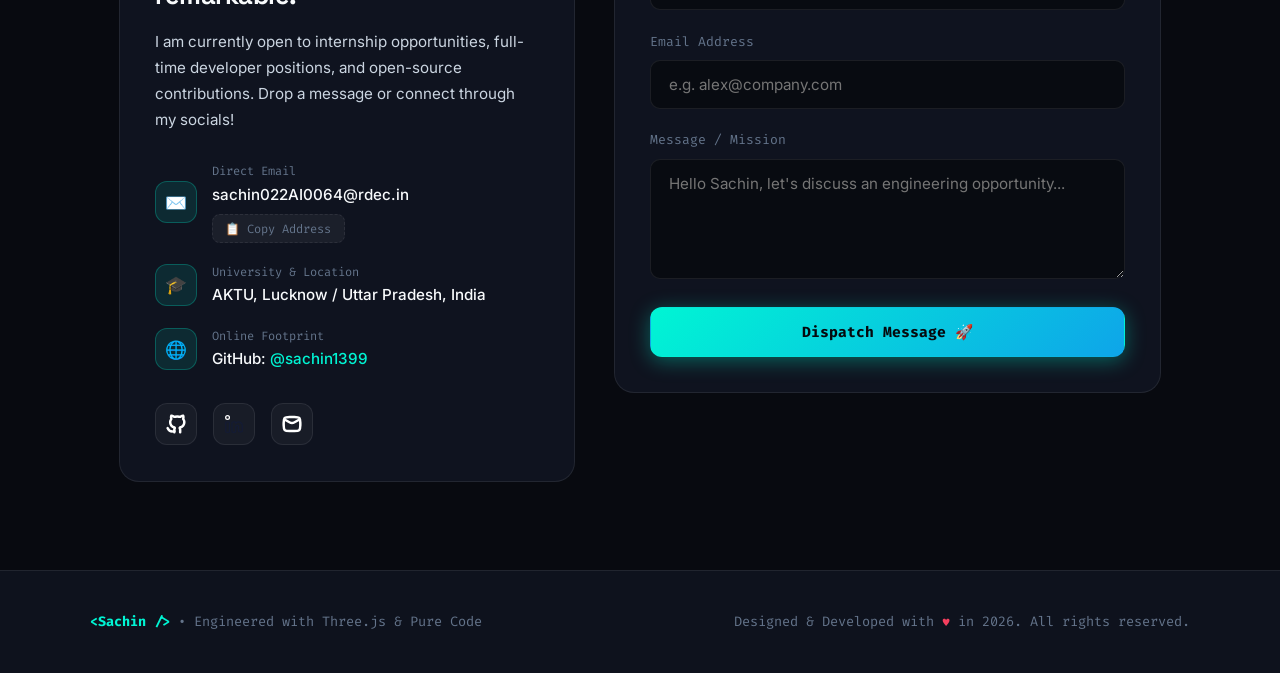
==== commit 512f1142: "feat: add tiered certificate registry with Level 1-4 columns, NPTEL Elite, internships, hackathons, " ====
--- a/index.html
+++ b/index.html
@@ -43,7 +43,7 @@
                     <li><a href="#experience" class="nav-link" data-cursor="EXP">experience</a></li>
                     <li><a href="#projects" class="nav-link" data-cursor="WORK">projects</a></li>
                     <li><a href="#skills" class="nav-link" data-cursor="SKILLS">skills</a></li>
-                    <li><a href="#achievements" class="nav-link" data-cursor="AWARDS">achievements</a></li>
+                    <li><a href="#certificates" class="nav-link" data-cursor="CERTS">certificates</a></li>
                     <li><a href="#contact" class="nav-link" data-cursor="PING">contact</a></li>
                 </ul>
 
@@ -579,70 +579,419 @@
             </div>
         </section>
 
-        <!-- Achievements & Certifications Section -->
-        <section class="content-section fade-in-up" id="achievements">
+        <!-- Certifications & Credentials Registry (Tiered Levels & Spaces) -->
+        <section class="content-section fade-in-up" id="certificates">
             <div class="section-header">
-                <span class="section-tag">// 05. HONORS &amp; BADGES</span>
-                <h2 class="section-title">Achievements &amp; Certificates</h2>
-                <p class="section-desc">Industry credentials, robotics innovation, and technical certifications.</p>
-            </div>
-
-            <!-- Premier Featured Certificate -->
-            <div class="featured-cert-card spotlight-card card-3d">
-                <div class="cert-preview-wrapper" data-modal="certificate-robotics-ai.png" data-cursor="ZOOM" title="Click to inspect full certificate">
-                    <img src="certificate-robotics-ai.png" alt="Robotics & AI Innovation Engineer Certificate - Sachin" class="cert-preview-img">
-                    <div class="cert-preview-overlay">
-                        <span class="cert-preview-btn">🔍 View Full Certificate</span>
-                    </div>
-                </div>
-
-                <div class="cert-info-content">
-                    <div class="cert-badge-tag">
-                        <span>★</span> Premier Credential
-                    </div>
-                    <h3 class="cert-main-title">Robotics &amp; AI Innovation Engineer</h3>
-                    <div class="cert-issuer-row">
-                        The Smart Minds AI Lab • A Unit of Roboveritas AI Solutions
-                    </div>
-                    <div class="cert-period-badge">
-                        🗓️ Program Period: June 2026 – September 2026
-                    </div>
-                    <p class="cert-body-desc">
-                        Awarded for successfully completing the rigorous <strong>Robotics &amp; AI Trainer Program</strong>, demonstrating practical engineering competencies in autonomous robotics, artificial intelligence architectures, electronics, sensor programming, and project-based STEM innovation under Academic Director Ashish Gupta.
-                    </p>
-                    <div class="cert-actions-row">
-                        <button class="btn btn-primary inspect-output-btn" data-modal="certificate-robotics-ai.png" data-cursor="ZOOM" style="padding: 0.6rem 1.25rem; font-size: 0.82rem;">
-                            <span>Inspect Credential</span>
-                            <span>🔍</span>
-                        </button>
-                        <a href="Robotics_AI_Certificate.pdf" download="Sachin_Robotics_AI_Certificate.pdf" class="btn btn-secondary" data-cursor="GET PDF" style="padding: 0.6rem 1.25rem; font-size: 0.82rem;">
-                            <span>Download PDF</span>
-                            <span>📄</span>
-                        </a>
-                    </div>
-                </div>
+                <span class="section-tag">// 05. CREDENTIAL REGISTRY &amp; VERIFICATIONS</span>
+                <h2 class="section-title">Certifications &amp; Credentials</h2>
+                <p class="section-desc">Tiered credential registry categorized by rigor, national accreditations, industry internships, and hackathons.</p>
+            </div>
+
+            <!-- Category Filter Tabs -->
+            <div class="cert-filters">
+                <button class="cert-filter-btn active" data-cert-filter="all" data-cursor="FILTER">All Credentials (10)</button>
+                <button class="cert-filter-btn" data-cert-filter="tier-1" data-cursor="FILTER">★ Level 1: Elite &amp; Premier (2)</button>
+                <button class="cert-filter-btn" data-cert-filter="tier-2" data-cursor="FILTER">◆ Level 2: Internships &amp; Corporate (2)</button>
+                <button class="cert-filter-btn" data-cert-filter="tier-3" data-cursor="FILTER">▲ Level 3: Hackathons &amp; Coding (4)</button>
+                <button class="cert-filter-btn" data-cert-filter="tier-4" data-cursor="FILTER">● Level 4: BI &amp; Data Masterclasses (2)</button>
+            </div>
+
+            <!-- ===================================================================
+                 LEVEL 1: PREMIER & ELITE NATIONAL CERTIFICATIONS
+                 =================================================================== -->
+            <div class="cert-level-block" data-tier="tier-1">
+                <div class="level-header-bar tier-1">
+                    <div class="level-title-group">
+                        <span class="level-icon">★</span>
+                        <div>
+                            <h3 class="level-title">Level 1: Premier &amp; Elite National Certifications</h3>
+                            <span class="level-subtitle">High-Rigor Multi-Month Programs &amp; Govt. of India / IIT Accredited Credentials</span>
+                        </div>
+                    </div>
+                    <span class="level-count-badge">2 Credentials</span>
+                </div>
+
+                <div class="tier1-showcase-grid">
+                    <!-- Cert 1: Robotics & AI Innovation Engineer (STEAM Trainer 3-Month) -->
+                    <div class="featured-cert-card spotlight-card card-3d">
+                        <div class="cert-preview-wrapper" data-modal="certificate-robotics-ai.png" data-cursor="ZOOM" title="Click to inspect full certificate">
+                            <img src="certificate-robotics-ai.png" alt="Robotics & AI Innovation Engineer Certificate - Sachin" class="cert-preview-img">
+                            <div class="cert-preview-overlay">
+                                <span class="cert-preview-btn">🔍 View Full Certificate</span>
+                            </div>
+                        </div>
+
+                        <div class="cert-info-content">
+                            <div class="cert-badge-tag">
+                                <span>★</span> LEVEL 1: PREMIER STEAM TRAINER (3 MONTHS)
+                            </div>
+                            <h3 class="cert-main-title">Robotics &amp; AI Innovation Engineer</h3>
+                            <div class="cert-issuer-row">
+                                The Smart Minds AI Lab • A Unit of Roboveritas AI Solutions
+                            </div>
+                            <div class="cert-period-badge">
+                                🗓️ June 2026 – September 2026 • Ashish Gupta (Academic Director)
+                            </div>
+                            <p class="cert-body-desc">
+                                Completed the intensive 3-month <strong>Robotics &amp; AI Trainer Program</strong>, demonstrating practical competencies in autonomous robotics, artificial intelligence modeling, electronics, and project-based STEM innovation.
+                            </p>
+                            <div class="cert-actions-row">
+                                <button class="btn btn-primary inspect-output-btn" data-modal="certificate-robotics-ai.png" data-cursor="ZOOM" style="padding: 0.6rem 1.25rem; font-size: 0.82rem;">
+                                    <span>Inspect Credential</span>
+                                    <span>🔍</span>
+                                </button>
+                                <a href="Robotics_AI_Certificate.pdf" download="Sachin_Robotics_AI_Certificate.pdf" class="btn btn-secondary" data-cursor="GET PDF" style="padding: 0.6rem 1.25rem; font-size: 0.82rem;">
+                                    <span>Download PDF</span>
+                                    <span>📄</span>
+                                </a>
+                            </div>
+                        </div>
+                    </div>
+
+                    <!-- Cert 2: NPTEL Elite Online Certification - Python for Data Science -->
+                    <div class="featured-cert-card spotlight-card card-3d">
+                        <div class="cert-preview-wrapper" data-modal="certificate-nptel-python.png" data-cursor="ZOOM" title="Click to inspect NPTEL certificate">
+                            <img src="certificate-nptel-python.png" alt="NPTEL Python for Data Science Elite Certificate - Sachin" class="cert-preview-img">
+                            <div class="cert-preview-overlay">
+                                <span class="cert-preview-btn">🔍 View Full Certificate</span>
+                            </div>
+                        </div>
+
+                        <div class="cert-info-content">
+                            <div class="cert-badge-tag">
+                                <span>★</span> LEVEL 1: ELITE NATIONAL (IIT MADRAS / MoE)
+                            </div>
+                            <h3 class="cert-main-title">Python for Data Science (Elite Certification)</h3>
+                            <div class="cert-issuer-row">
+                                NPTEL • Indian Institute of Technology Madras (MoE, Govt. of India)
+                            </div>
+                            <div class="cert-period-badge">
+                                🗓️ Jan-Feb 2026 (4-Week Course) • Roll: NPTEL26CS80S456000303
+                            </div>
+                            <p class="cert-body-desc">
+                                Awarded prestigious <strong>Elite status</strong> by IIT Madras with a consolidated score of <strong>66%</strong> (Assignments: 22.58/25, Proctored Exam: 43.5/75). Recommended for 2 university academic credits under the Swayam &amp; Skill India initiatives.
+                            </p>
+                            <div class="cert-actions-row">
+                                <button class="btn btn-primary inspect-output-btn" data-modal="certificate-nptel-python.png" data-cursor="ZOOM" style="padding: 0.6rem 1.25rem; font-size: 0.82rem;">
+                                    <span>Inspect Credential</span>
+                                    <span>🔍</span>
+                                </button>
+                                <a href="NPTEL_Python_Data_Science_Certificate.pdf" download="Sachin_NPTEL_Python_Data_Science.pdf" class="btn btn-secondary" data-cursor="GET PDF" style="padding: 0.6rem 1.25rem; font-size: 0.82rem;">
+                                    <span>Download PDF</span>
+                                    <span>📄</span>
+                                </a>
+                            </div>
+                        </div>
+                    </div>
+                </div>
+            </div>
+
+            <!-- ===================================================================
+                 LEVEL 2: INDUSTRY INTERNSHIPS & CORPORATE SIMULATIONS
+                 =================================================================== -->
+            <div class="cert-level-block" data-tier="tier-2">
+                <div class="level-header-bar tier-2">
+                    <div class="level-title-group">
+                        <span class="level-icon">◆</span>
+                        <div>
+                            <h3 class="level-title">Level 2: Industry Internships &amp; Corporate Simulations</h3>
+                            <span class="level-subtitle">Structured Software Engineering Delivery &amp; Enterprise Forensic Analytics</span>
+                        </div>
+                    </div>
+                    <span class="level-count-badge">2 Credentials</span>
+                </div>
+
+                <div class="cert-grid-columns">
+                    <!-- Cert 3: CodSoft Python Internship -->
+                    <div class="cert-card spotlight-card card-3d">
+                        <div class="cert-card-img-wrap" data-modal="certificate-codsoft-internship.png" data-cursor="ZOOM" title="Click to inspect CodSoft certificate">
+                            <img src="certificate-codsoft-internship.png" alt="CodSoft Python Programming Internship - Sachin" class="cert-card-img">
+                            <div class="cert-card-overlay">
+                                <span class="cert-zoom-btn">🔍 View</span>
+                            </div>
+                        </div>
+                        <span class="cert-card-badge badge-cyan">◆ LEVEL 2: INDUSTRY INTERNSHIP</span>
+                        <h4 class="cert-card-title">Python Programming Virtual Internship</h4>
+                        <span class="cert-card-org">CodSoft • ISO 9001:2015 &amp; MSME Registered</span>
+                        <div class="cert-meta-tags">
+                            <span class="cert-tag">🗓️ 15 Jul – 15 Aug 2025</span>
+                            <span class="cert-tag">C.ID: 4169d07</span>
+                            <span class="cert-tag">4 Weeks</span>
+                        </div>
+                        <p class="cert-card-desc">
+                            Completed a structured 4-week software internship authoring modular Python algorithms, data structures, and automation scripts adhering to clean-code standards.
+                        </p>
+                        <div class="cert-card-actions">
+                            <button class="btn btn-primary inspect-output-btn" data-modal="certificate-codsoft-internship.png" data-cursor="ZOOM">
+                                <span>Inspect</span> 🔍
+                            </button>
+                            <a href="CodSoft_Python_Internship_Certificate.pdf" download="Sachin_CodSoft_Python_Internship.pdf" class="btn btn-secondary" data-cursor="GET PDF">
+                                <span>PDF</span> 📄
+                            </a>
+                        </div>
+                    </div>
+
+                    <!-- Cert 4: Deloitte Data Analytics Simulation -->
+                    <div class="cert-card spotlight-card card-3d">
+                        <div class="cert-card-img-wrap" data-modal="certificate-deloitte-analytics.png" data-cursor="ZOOM" title="Click to inspect Deloitte certificate">
+                            <img src="certificate-deloitte-analytics.png" alt="Deloitte Data Analytics Simulation - Sachin" class="cert-card-img">
+                            <div class="cert-card-overlay">
+                                <span class="cert-zoom-btn">🔍 View</span>
+                            </div>
+                        </div>
+                        <span class="cert-card-badge badge-cyan">◆ LEVEL 2: CORPORATE SIMULATION</span>
+                        <h4 class="cert-card-title">Data Analytics Job Simulation</h4>
+                        <span class="cert-card-org">Deloitte • Issued by Forage</span>
+                        <div class="cert-meta-tags">
+                            <span class="cert-tag">🗓️ June 24th, 2025</span>
+                            <span class="cert-tag">Code: FCbYJoSbr2McAJ4hs</span>
+                            <span class="cert-tag">Forensic Tech</span>
+                        </div>
+                        <p class="cert-card-desc">
+                            Completed practical corporate simulations under Chief HR Officer Tina McCreery, conducting forensic technology tasks, anomaly investigations, and business data analytics.
+                        </p>
+                        <div class="cert-card-actions">
+                            <button class="btn btn-primary inspect-output-btn" data-modal="certificate-deloitte-analytics.png" data-cursor="ZOOM">
+                                <span>Inspect</span> 🔍
+                            </button>
+                            <a href="Deloitte_Data_Analytics_Certificate.pdf" download="Sachin_Deloitte_Data_Analytics.pdf" class="btn btn-secondary" data-cursor="GET PDF">
+                                <span>PDF</span> 📄
+                            </a>
+                        </div>
+                    </div>
+                </div>
+            </div>
+
+            <!-- ===================================================================
+                 LEVEL 3: NATIONAL HACKATHONS & CODING ASSESSMENTS
+                 =================================================================== -->
+            <div class="cert-level-block" data-tier="tier-3">
+                <div class="level-header-bar tier-3">
+                    <div class="level-title-group">
+                        <span class="level-icon">▲</span>
+                        <div>
+                            <h3 class="level-title">Level 3: National Hackathons &amp; Coding Assessments</h3>
+                            <span class="level-subtitle">Competitive Programming, Autonomous AI Agents &amp; Standardized Skill Tests</span>
+                        </div>
+                    </div>
+                    <span class="level-count-badge">4 Credentials</span>
+                </div>
+
+                <div class="cert-grid-columns">
+                    <!-- Cert 5: Adobe India Hackathon -->
+                    <div class="cert-card spotlight-card card-3d">
+                        <div class="cert-card-img-wrap" data-modal="certificate-adobe-hackathon.png" data-cursor="ZOOM" title="Click to inspect Adobe Hackathon certificate">
+                            <img src="certificate-adobe-hackathon.png" alt="Adobe India Hackathon - Sachin" class="cert-card-img">
+                            <div class="cert-card-overlay">
+                                <span class="cert-zoom-btn">🔍 View</span>
+                            </div>
+                        </div>
+                        <span class="cert-card-badge badge-purple">▲ LEVEL 3: NATIONAL HACKATHON</span>
+                        <h4 class="cert-card-title">Adobe India Hackathon</h4>
+                        <span class="cert-card-org">Adobe &amp; Unstop • Team Hustle Coder</span>
+                        <div class="cert-meta-tags">
+                            <span class="cert-tag">Round 1 Qualifier</span>
+                            <span class="cert-tag">Online MCQ + Coding</span>
+                            <span class="cert-tag">R.D. Engineering College</span>
+                        </div>
+                        <p class="cert-card-desc">
+                            Participated as Team Hustle Coder in the prestigious Adobe India Hackathon, tackling algorithmic assessments and complex coding challenges organized by Adobe.
+                        </p>
+                        <div class="cert-card-actions">
+                            <button class="btn btn-primary inspect-output-btn" data-modal="certificate-adobe-hackathon.png" data-cursor="ZOOM">
+                                <span>Inspect</span> 🔍
+                            </button>
+                            <a href="Adobe_Hackathon_Certificate.pdf" download="Sachin_Adobe_Hackathon_Certificate.pdf" class="btn btn-secondary" data-cursor="GET PDF">
+                                <span>PDF</span> 📄
+                            </a>
+                        </div>
+                    </div>
+
+                    <!-- Cert 6: AI Agent Hackathon -->
+                    <div class="cert-card spotlight-card card-3d">
+                        <div class="cert-card-img-wrap" data-modal="certificate-ai-agent-hackathon.png" data-cursor="ZOOM" title="Click to inspect AI Agent Hackathon certificate">
+                            <img src="certificate-ai-agent-hackathon.png" alt="AI Agent Hackathon - Sachin" class="cert-card-img">
+                            <div class="cert-card-overlay">
+                                <span class="cert-zoom-btn">🔍 View</span>
+                            </div>
+                        </div>
+                        <span class="cert-card-badge badge-purple">▲ LEVEL 3: AI HACKATHON</span>
+                        <h4 class="cert-card-title">AI Agent Hackathon</h4>
+                        <span class="cert-card-org">Product Space &amp; Unstop</span>
+                        <div class="cert-meta-tags">
+                            <span class="cert-tag">Autonomous Agents</span>
+                            <span class="cert-tag">LLM Workflows</span>
+                            <span class="cert-tag">R.D. Engineering College</span>
+                        </div>
+                        <p class="cert-card-desc">
+                            Competed in an intensive nationwide hackathon architecting autonomous AI agent workflows, prompt automation pipelines, and generative problem-solving.
+                        </p>
+                        <div class="cert-card-actions">
+                            <button class="btn btn-primary inspect-output-btn" data-modal="certificate-ai-agent-hackathon.png" data-cursor="ZOOM">
+                                <span>Inspect</span> 🔍
+                            </button>
+                            <a href="AI_Agent_Hackathon_Certificate.pdf" download="Sachin_AI_Agent_Hackathon_Certificate.pdf" class="btn btn-secondary" data-cursor="GET PDF">
+                                <span>PDF</span> 📄
+                            </a>
+                        </div>
+                    </div>
+
+                    <!-- Cert 7: HackerRank Python (Basic) -->
+                    <div class="cert-card spotlight-card card-3d">
+                        <div class="cert-card-img-wrap" data-modal="certificate-hackerrank-python.png" data-cursor="ZOOM" title="Click to inspect HackerRank Python certificate">
+                            <img src="certificate-hackerrank-python.png" alt="HackerRank Python Certification - Sachin" class="cert-card-img">
+                            <div class="cert-card-overlay">
+                                <span class="cert-zoom-btn">🔍 View</span>
+                            </div>
+                        </div>
+                        <span class="cert-card-badge badge-purple">▲ LEVEL 3: SKILL CERTIFICATION</span>
+                        <h4 class="cert-card-title">Python (Basic) Certification</h4>
+                        <span class="cert-card-org">HackerRank • CTO Harishankaran K</span>
+                        <div class="cert-meta-tags">
+                            <span class="cert-tag">🗓️ Earned: 16 Apr, 2025</span>
+                            <span class="cert-tag">ID: 5D1AC2FA43A3</span>
+                            <span class="cert-tag">Proctored Assessment</span>
+                        </div>
+                        <p class="cert-card-desc">
+                            Passed the rigorous HackerRank skill certification test verifying hands-on proficiency in Python syntax, object-oriented concepts, and algorithmic problem solving.
+                        </p>
+                        <div class="cert-card-actions">
+                            <button class="btn btn-primary inspect-output-btn" data-modal="certificate-hackerrank-python.png" data-cursor="ZOOM">
+                                <span>Inspect</span> 🔍
+                            </button>
+                            <a href="HackerRank_Python_Certificate.pdf" download="Sachin_HackerRank_Python.pdf" class="btn btn-secondary" data-cursor="GET PDF">
+                                <span>PDF</span> 📄
+                            </a>
+                        </div>
+                    </div>
+
+                    <!-- Cert 8: HackerRank SQL (Basic) -->
+                    <div class="cert-card spotlight-card card-3d">
+                        <div class="cert-card-img-wrap" data-modal="certificate-hackerrank-sql.png" data-cursor="ZOOM" title="Click to inspect HackerRank SQL certificate">
+                            <img src="certificate-hackerrank-sql.png" alt="HackerRank SQL Certification - Sachin" class="cert-card-img">
+                            <div class="cert-card-overlay">
+                                <span class="cert-zoom-btn">🔍 View</span>
+                            </div>
+                        </div>
+                        <span class="cert-card-badge badge-purple">▲ LEVEL 3: SKILL CERTIFICATION</span>
+                        <h4 class="cert-card-title">SQL (Basic) Certification</h4>
+                        <span class="cert-card-org">HackerRank • CTO Harishankaran K</span>
+                        <div class="cert-meta-tags">
+                            <span class="cert-tag">🗓️ Earned: 16 Apr, 2025</span>
+                            <span class="cert-tag">ID: 5F66B61ECA14</span>
+                            <span class="cert-tag">Relational Queries</span>
+                        </div>
+                        <p class="cert-card-desc">
+                            Demonstrated verified competency in relational database querying, joins, aggregation functions, filtering, and data manipulation under strict proctored test conditions.
+                        </p>
+                        <div class="cert-card-actions">
+                            <button class="btn btn-primary inspect-output-btn" data-modal="certificate-hackerrank-sql.png" data-cursor="ZOOM">
+                                <span>Inspect</span> 🔍
+                            </button>
+                            <a href="HackerRank_SQL_Certificate.pdf" download="Sachin_HackerRank_SQL.pdf" class="btn btn-secondary" data-cursor="GET PDF">
+                                <span>PDF</span> 📄
+                            </a>
+                        </div>
+                    </div>
+                </div>
+            </div>
+
+            <!-- ===================================================================
+                 LEVEL 4: BUSINESS INTELLIGENCE & DATA MASTERCLASSES
+                 =================================================================== -->
+            <div class="cert-level-block" data-tier="tier-4">
+                <div class="level-header-bar tier-4">
+                    <div class="level-title-group">
+                        <span class="level-icon">●</span>
+                        <div>
+                            <h3 class="level-title">Level 4: Business Intelligence &amp; Data Masterclasses</h3>
+                            <span class="level-subtitle">Advanced DAX Modeling, Power BI Architecture &amp; Executive Reporting</span>
+                        </div>
+                    </div>
+                    <span class="level-count-badge">2 Credentials</span>
+                </div>
+
+                <div class="cert-grid-columns">
+                    <!-- Cert 9: OfficeMaster Power BI Workshop -->
+                    <div class="cert-card spotlight-card card-3d">
+                        <div class="cert-card-img-wrap" data-modal="certificate-officemaster-powerbi.png" data-cursor="ZOOM" title="Click to inspect OfficeMaster certificate">
+                            <img src="certificate-officemaster-powerbi.png" alt="OfficeMaster Power BI Workshop - Sachin" class="cert-card-img">
+                            <div class="cert-card-overlay">
+                                <span class="cert-zoom-btn">🔍 View</span>
+                            </div>
+                        </div>
+                        <span class="cert-card-badge badge-blue">● LEVEL 4: BI WORKSHOP</span>
+                        <h4 class="cert-card-title">Power BI Workshop: AI-Powered Dashboards</h4>
+                        <span class="cert-card-org">OfficeMaster • Aditya Goenka &amp; Aditya Kachave</span>
+                        <div class="cert-meta-tags">
+                            <span class="cert-tag">🗓️ Issued: Feb 23rd, 2025</span>
+                            <span class="cert-tag">AI Dashboards</span>
+                            <span class="cert-tag">Rapid Prototyping</span>
+                        </div>
+                        <p class="cert-card-desc">
+                            Demonstrated certified capability in designing and implementing AI-powered interactive business intelligence dashboards in Power BI within under 30 minutes.
+                        </p>
+                        <div class="cert-card-actions">
+                            <button class="btn btn-primary inspect-output-btn" data-modal="certificate-officemaster-powerbi.png" data-cursor="ZOOM">
+                                <span>Inspect</span> 🔍
+                            </button>
+                            <a href="OfficeMaster_PowerBI_Certificate.pdf" download="Sachin_OfficeMaster_PowerBI.pdf" class="btn btn-secondary" data-cursor="GET PDF">
+                                <span>PDF</span> 📄
+                            </a>
+                        </div>
+                    </div>
+
+                    <!-- Cert 10: WsCube Tech Power BI Masterclass -->
+                    <div class="cert-card spotlight-card card-3d">
+                        <div class="cert-card-img-wrap" data-modal="certificate-wscubetech-powerbi.png" data-cursor="ZOOM" title="Click to inspect WsCube Tech certificate">
+                            <img src="certificate-wscubetech-powerbi.png" alt="WsCube Tech Power BI Masterclass - Sachin" class="cert-card-img">
+                            <div class="cert-card-overlay">
+                                <span class="cert-zoom-btn">🔍 View</span>
+                            </div>
+                        </div>
+                        <span class="cert-card-badge badge-blue">● LEVEL 4: DATA MASTERCLASS</span>
+                        <h4 class="cert-card-title">Power BI Dashboard For Data Analytics</h4>
+                        <span class="cert-card-org">WsCube Tech • Founder Kushagra Bhatia</span>
+                        <div class="cert-meta-tags">
+                            <span class="cert-tag">🗓️ Issued: 23rd Aug 2025</span>
+                            <span class="cert-tag">Reg ID: WS/2025/M/11746</span>
+                            <span class="cert-tag">Data Modeling</span>
+                        </div>
+                        <p class="cert-card-desc">
+                            Participated in an intensive hands-on analytics masterclass mastering dimensional data models, interactive slicers, KPI calculation trees, and visual reporting.
+                        </p>
+                        <div class="cert-card-actions">
+                            <button class="btn btn-primary inspect-output-btn" data-modal="certificate-wscubetech-powerbi.png" data-cursor="ZOOM">
+                                <span>Inspect</span> 🔍
+                            </button>
+                            <a href="WsCubeTech_PowerBI_Certificate.pdf" download="Sachin_WsCubeTech_PowerBI.pdf" class="btn btn-secondary" data-cursor="GET PDF">
+                                <span>PDF</span> 📄
+                            </a>
+                        </div>
+                    </div>
+                </div>
+            </div>
+
+            <!-- ===================================================================
+                 HONORS & INSTITUTIONAL RECOGNITIONS
+                 =================================================================== -->
+            <div class="level-header-bar" style="margin-top: 2rem;">
+                <div class="level-title-group">
+                    <span class="level-icon">🎖️</span>
+                    <div>
+                        <h3 class="level-title">Additional Institutional Honors &amp; Recognitions</h3>
+                        <span class="level-subtitle">Organizational Appreciation &amp; Collaborative Engineering Workshops</span>
+                    </div>
+                </div>
+                <span class="level-count-badge">2 Honors</span>
             </div>
 
             <div class="achievements-grid">
-                <div class="achievement-card spotlight-card card-3d">
-                    <span class="achievement-icon">🏆</span>
-                    <h3 class="achievement-title">Data Analytics &amp; Forensic Technology</h3>
-                    <span class="achievement-issuer">Deloitte Simulation</span>
-                    <p class="achievement-desc">Completed the Deloitte Data Analytics Job Simulation, solving practical corporate data analysis and forensics problems.</p>
-                </div>
-
-                <div class="achievement-card spotlight-card card-3d">
-                    <span class="achievement-icon">⚡</span>
-                    <h3 class="achievement-title">AI Agent Hackathon</h3>
-                    <span class="achievement-issuer">Product Space</span>
-                    <p class="achievement-desc">Participated in an intensive hackathon building autonomous AI agents and solving complex workflow automations.</p>
-                </div>
-
                 <div class="achievement-card spotlight-card card-3d">
                     <span class="achievement-icon">🎖️</span>
                     <h3 class="achievement-title">Certificate of Appreciation</h3>
                     <span class="achievement-issuer">Zyntiq Organization</span>
-                    <p class="achievement-desc">Awarded for consistent effort, valuable contributions, and outstanding commitment to team objectives.</p>
+                    <p class="achievement-desc">Awarded for consistent effort, valuable contributions, and outstanding commitment to team technical objectives.</p>
                 </div>
 
                 <div class="achievement-card spotlight-card card-3d">
--- a/styles.css
+++ b/styles.css
@@ -1520,8 +1520,280 @@
 }
 
 /* ===================================================================
-   Achievements & Certifications
+   Certifications & Credentials Registry (Tiered Levels & Spaces)
    =================================================================== */
+.cert-filters {
+  display: flex;
+  justify-content: center;
+  gap: 0.75rem;
+  flex-wrap: wrap;
+  margin-bottom: 3rem;
+}
+
+.cert-filter-btn {
+  font-family: var(--font-mono);
+  font-size: 0.82rem;
+  font-weight: 500;
+  padding: 0.55rem 1.25rem;
+  border-radius: 999px;
+  background: var(--bg-surface);
+  border: 1px solid var(--border-subtle);
+  color: var(--text-muted);
+  cursor: pointer;
+  transition: all var(--transition-fast);
+}
+
+.cert-filter-btn:hover,
+.cert-filter-btn.active {
+  background: rgba(var(--primary-cyan-rgb), 0.14);
+  border-color: var(--primary-cyan);
+  color: var(--primary-cyan);
+  box-shadow: 0 0 16px rgba(var(--primary-cyan-rgb), 0.2);
+}
+
+/* Tiered Level Blocks */
+.cert-level-block {
+  margin-bottom: 3.5rem;
+  transition: opacity 0.4s ease, transform 0.4s ease;
+}
+
+.level-header-bar {
+  display: flex;
+  align-items: center;
+  justify-content: space-between;
+  padding: 0.8rem 1.4rem;
+  border-radius: 12px;
+  background: rgba(255, 255, 255, 0.02);
+  border-left: 4px solid var(--primary-cyan);
+  margin-bottom: 1.8rem;
+  border-top: 1px solid var(--border-subtle);
+  border-right: 1px solid var(--border-subtle);
+  border-bottom: 1px solid var(--border-subtle);
+}
+
+.level-header-bar.tier-1 {
+  border-left-color: #f59e0b;
+  background: linear-gradient(90deg, rgba(245, 158, 11, 0.08) 0%, transparent 100%);
+}
+
+.level-header-bar.tier-2 {
+  border-left-color: var(--primary-cyan);
+  background: linear-gradient(90deg, rgba(var(--primary-cyan-rgb), 0.08) 0%, transparent 100%);
+}
+
+.level-header-bar.tier-3 {
+  border-left-color: var(--accent-purple);
+  background: linear-gradient(90deg, rgba(var(--accent-purple-rgb), 0.08) 0%, transparent 100%);
+}
+
+.level-header-bar.tier-4 {
+  border-left-color: var(--accent-blue);
+  background: linear-gradient(90deg, rgba(59, 130, 246, 0.08) 0%, transparent 100%);
+}
+
+.level-title-group {
+  display: flex;
+  align-items: center;
+  gap: 0.75rem;
+}
+
+.level-icon {
+  font-size: 1.25rem;
+}
+
+.level-title {
+  font-family: var(--font-display);
+  font-size: 1.15rem;
+  color: var(--text-main);
+  letter-spacing: -0.01em;
+}
+
+.level-subtitle {
+  font-family: var(--font-mono);
+  font-size: 0.76rem;
+  color: var(--text-muted);
+}
+
+.level-count-badge {
+  font-family: var(--font-mono);
+  font-size: 0.74rem;
+  padding: 0.2rem 0.6rem;
+  border-radius: 6px;
+  background: rgba(255, 255, 255, 0.05);
+  border: 1px solid var(--border-subtle);
+  color: var(--text-body);
+}
+
+/* Featured Dual Cards for Tier 1 */
+.tier1-showcase-grid {
+  display: grid;
+  grid-template-columns: repeat(auto-fit, minmax(440px, 1fr));
+  gap: 2rem;
+}
+
+@media (max-width: 960px) {
+  .tier1-showcase-grid {
+    grid-template-columns: 1fr;
+  }
+}
+
+/* Tiered Multi-Column Grid */
+.cert-grid-columns {
+  display: grid;
+  grid-template-columns: repeat(auto-fit, minmax(320px, 1fr));
+  gap: 1.8rem;
+}
+
+/* Individual Certificate Cards */
+.cert-card {
+  display: flex;
+  flex-direction: column;
+  padding: 1.6rem;
+  height: 100%;
+}
+
+.cert-card-img-wrap {
+  position: relative;
+  width: 100%;
+  aspect-ratio: 16 / 10.5;
+  border-radius: 10px;
+  overflow: hidden;
+  border: 1px solid var(--border-subtle);
+  background: #060910;
+  margin-bottom: 1.2rem;
+  cursor: pointer;
+  box-shadow: 0 4px 18px rgba(0, 0, 0, 0.4);
+  transition: transform var(--transition-fast), border-color var(--transition-fast), box-shadow var(--transition-fast);
+}
+
+.cert-card-img-wrap:hover {
+  border-color: var(--primary-cyan);
+  box-shadow: 0 8px 25px rgba(var(--primary-cyan-rgb), 0.25);
+  transform: translateY(-2px);
+}
+
+.cert-card-img {
+  width: 100%;
+  height: 100%;
+  object-fit: cover;
+  display: block;
+  transition: transform 0.4s ease;
+}
+
+.cert-card-img-wrap:hover .cert-card-img {
+  transform: scale(1.03);
+}
+
+.cert-card-overlay {
+  position: absolute;
+  bottom: 8px;
+  right: 8px;
+  z-index: 3;
+}
+
+.cert-zoom-btn {
+  font-family: var(--font-mono);
+  font-size: 0.72rem;
+  padding: 0.25rem 0.6rem;
+  border-radius: 6px;
+  background: rgba(8, 10, 16, 0.88);
+  border: 1px solid var(--border-subtle);
+  color: var(--primary-cyan);
+  backdrop-filter: blur(4px);
+  display: inline-flex;
+  align-items: center;
+  gap: 0.35rem;
+}
+
+.cert-card-badge {
+  align-self: flex-start;
+  font-family: var(--font-mono);
+  font-size: 0.72rem;
+  padding: 0.25rem 0.65rem;
+  border-radius: 6px;
+  font-weight: 700;
+  letter-spacing: 0.04em;
+  margin-bottom: 0.6rem;
+  display: inline-flex;
+  align-items: center;
+  gap: 0.35rem;
+}
+
+.badge-gold {
+  background: rgba(245, 158, 11, 0.15);
+  border: 1px solid #f59e0b;
+  color: #f59e0b;
+}
+
+.badge-cyan {
+  background: rgba(var(--primary-cyan-rgb), 0.12);
+  border: 1px solid var(--primary-cyan);
+  color: var(--primary-cyan);
+}
+
+.badge-purple {
+  background: rgba(var(--accent-purple-rgb), 0.14);
+  border: 1px solid var(--accent-purple);
+  color: #c084fc;
+}
+
+.badge-blue {
+  background: rgba(59, 130, 246, 0.12);
+  border: 1px solid #3b82f6;
+  color: #60a5fa;
+}
+
+.cert-card-title {
+  font-size: 1.22rem;
+  margin-bottom: 0.4rem;
+  color: var(--text-main);
+  line-height: 1.3;
+}
+
+.cert-card-org {
+  font-family: var(--font-mono);
+  font-size: 0.82rem;
+  color: var(--primary-cyan);
+  margin-bottom: 0.8rem;
+}
+
+.cert-meta-tags {
+  display: flex;
+  flex-wrap: wrap;
+  gap: 0.4rem;
+  margin-bottom: 1rem;
+}
+
+.cert-tag {
+  font-family: var(--font-mono);
+  font-size: 0.72rem;
+  padding: 0.2rem 0.55rem;
+  border-radius: 5px;
+  background: rgba(255, 255, 255, 0.04);
+  border: 1px solid var(--border-subtle);
+  color: var(--text-code);
+}
+
+.cert-card-desc {
+  font-size: 0.88rem;
+  color: var(--text-body);
+  line-height: 1.6;
+  margin-bottom: 1.4rem;
+  flex-grow: 1;
+}
+
+.cert-card-actions {
+  display: flex;
+  align-items: center;
+  gap: 0.75rem;
+  margin-top: auto;
+}
+
+.cert-card-actions .btn {
+  padding: 0.55rem 1rem;
+  font-size: 0.78rem;
+}
+
 /* Featured Certificate Showcase Banner */
 .featured-cert-card {
   display: grid;
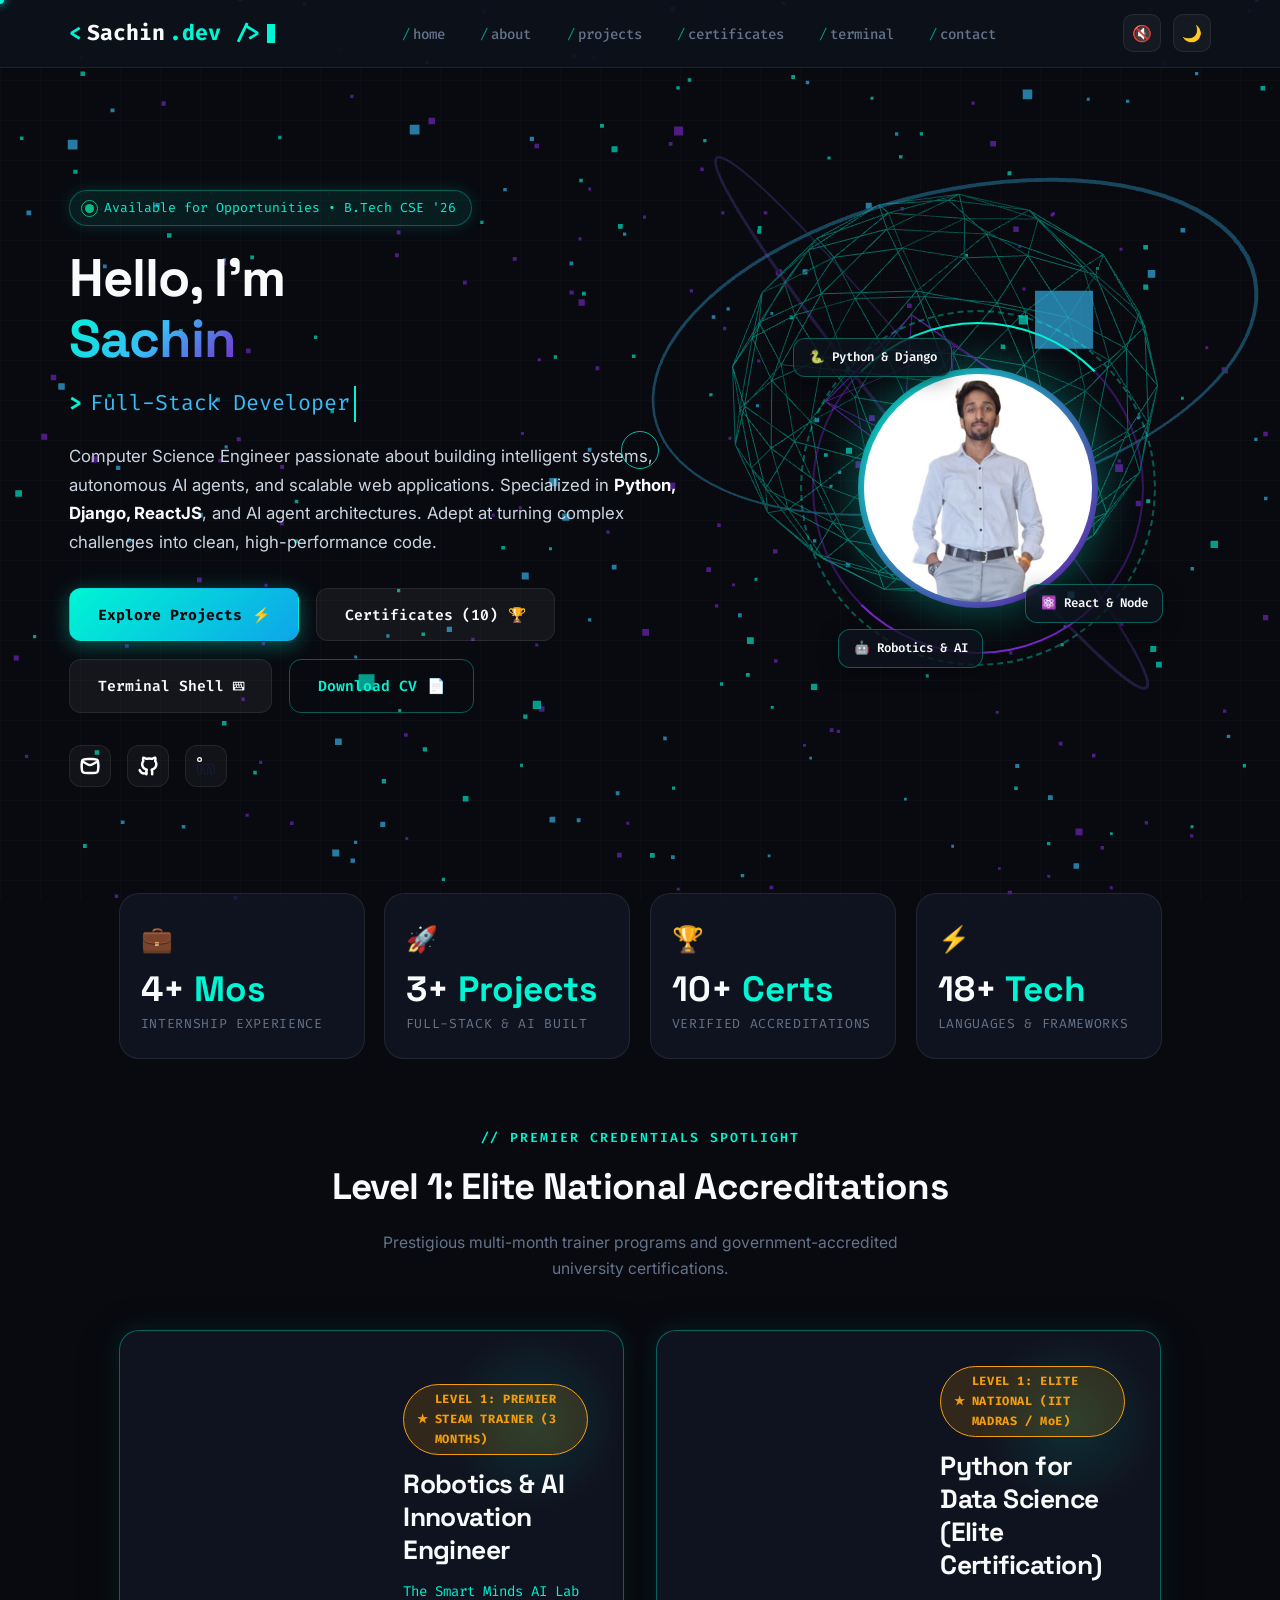
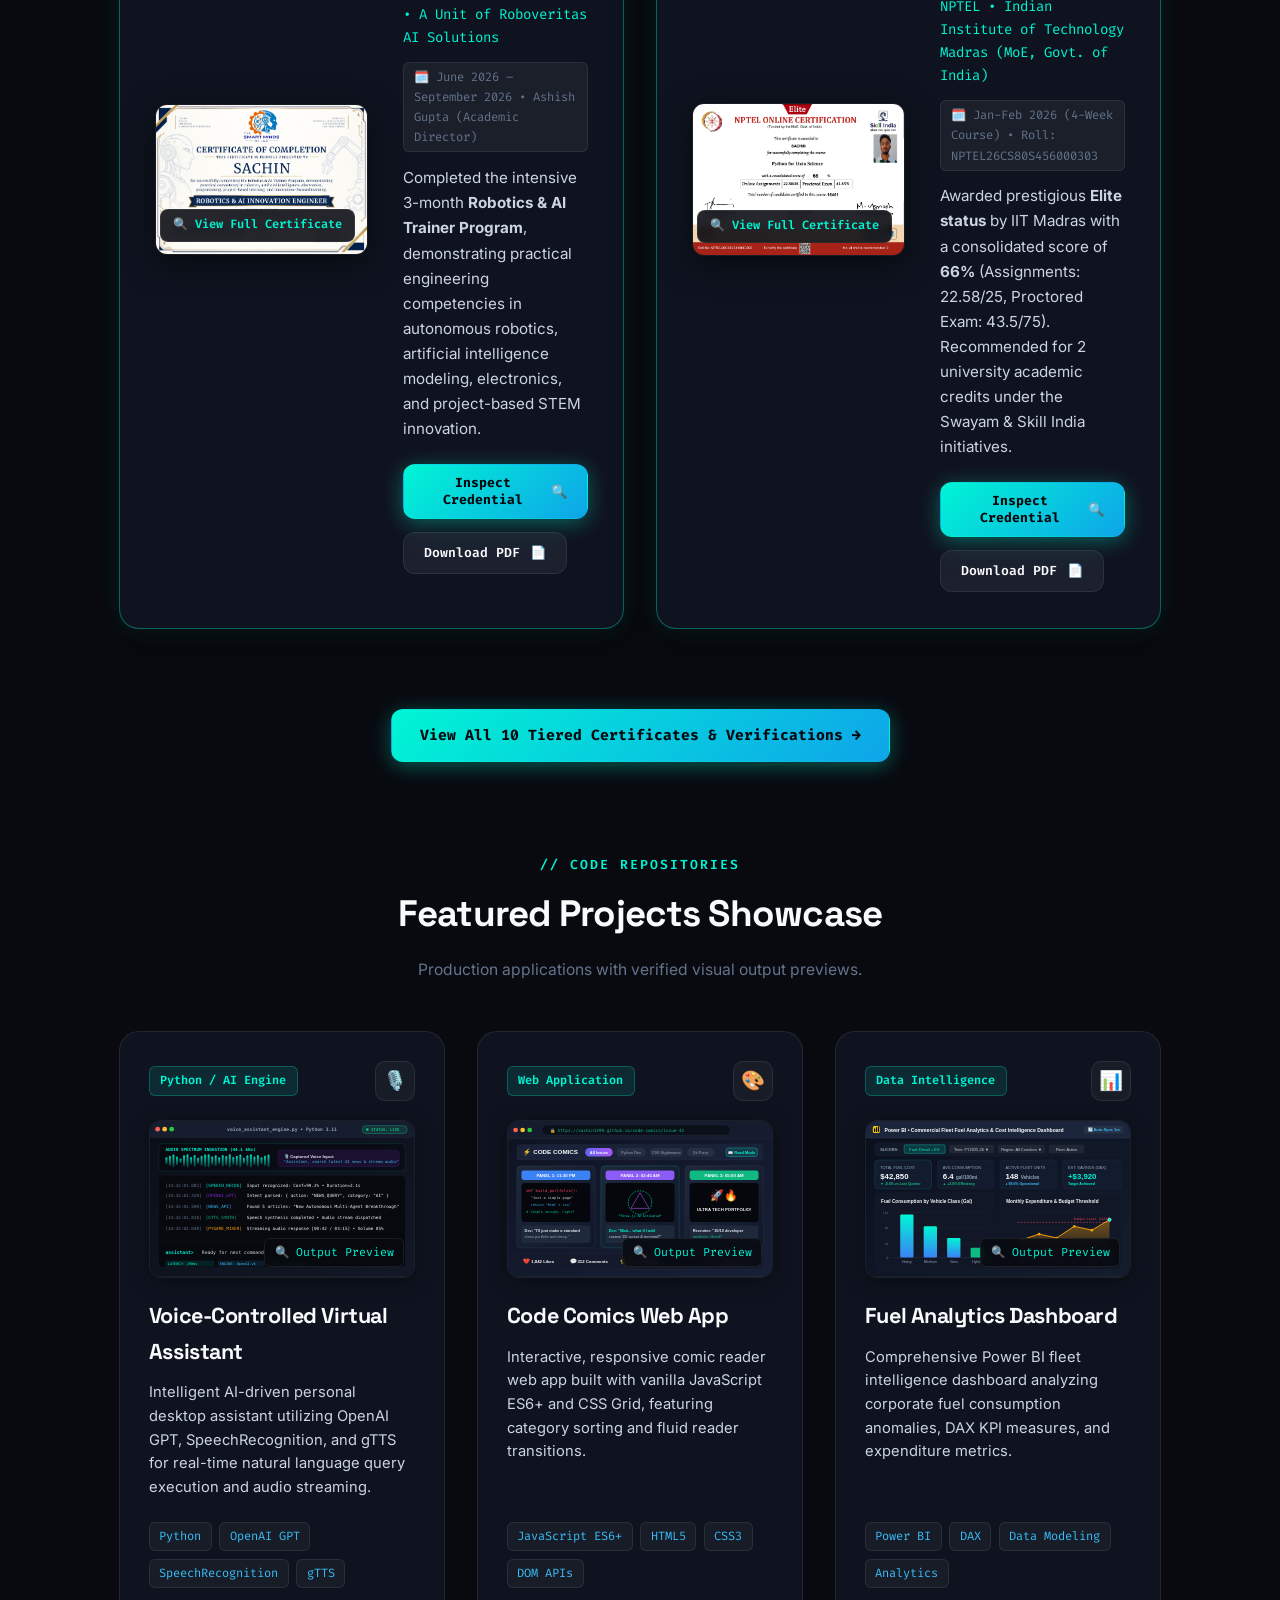
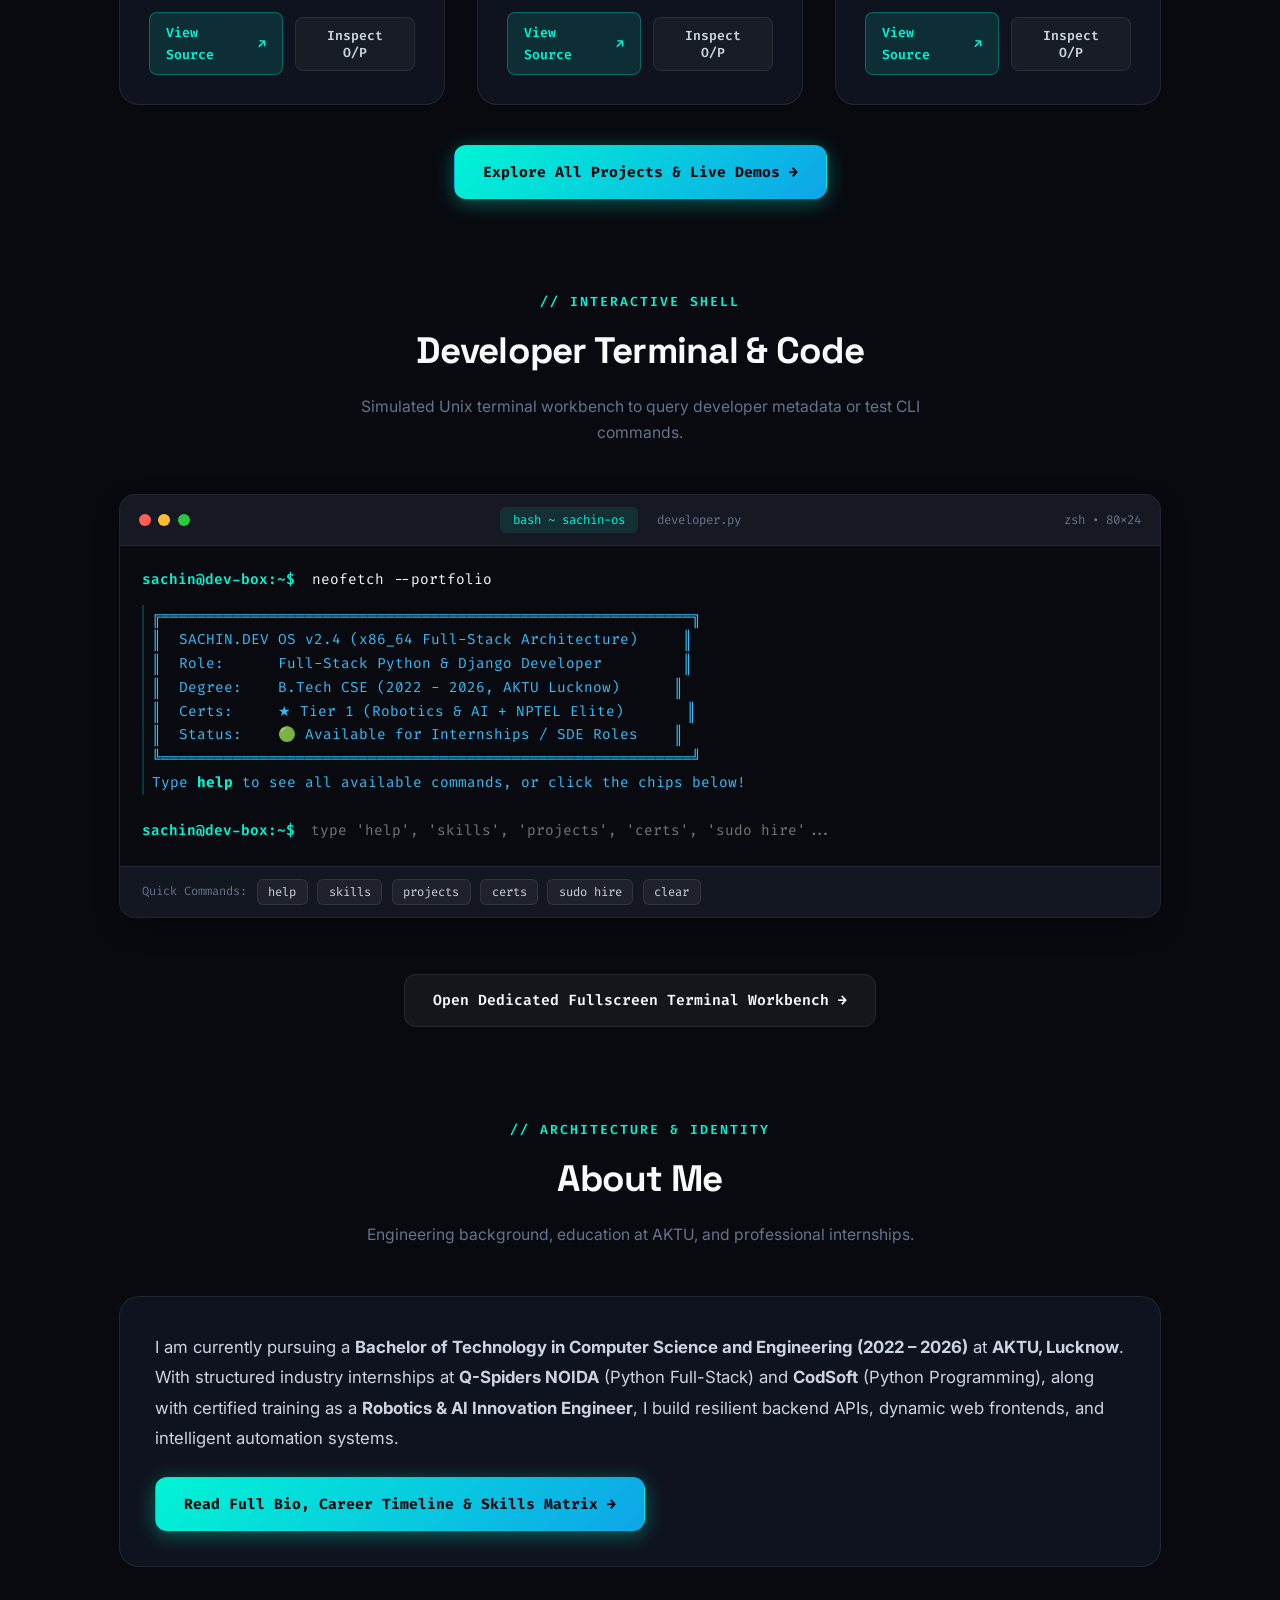
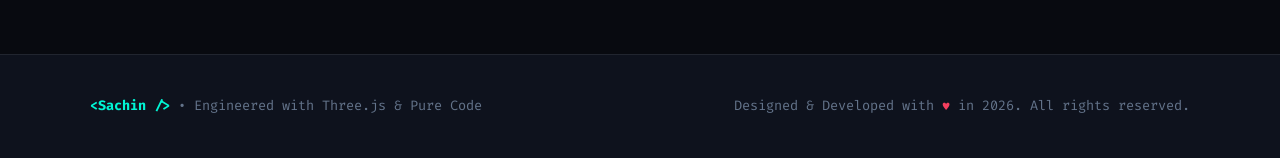
==== commit dfba6ef6: "feat: complete multi-page architecture with dedicated About, Projects, Certificates, Terminal, and C" ====
--- a/index.html
+++ b/index.html
@@ -32,31 +32,27 @@
         <!-- Navigation Bar -->
         <nav class="navbar" id="navbar">
             <div class="nav-container">
-                <a href="#hero" class="brand-logo" data-cursor="ROOT">
+                <a href="index.html" class="brand-logo" data-cursor="ROOT">
                     <span class="code-bracket">&lt;</span>Sachin<span class="code-bracket">.dev /&gt;</span>
                     <span class="terminal-cursor"></span>
                 </a>
 
                 <ul class="nav-links" id="nav-links">
-                    <li><a href="#about" class="nav-link" data-cursor="ABOUT">about</a></li>
-                    <li><a href="#terminal-section" class="nav-link" data-cursor="CLI">terminal</a></li>
-                    <li><a href="#experience" class="nav-link" data-cursor="EXP">experience</a></li>
-                    <li><a href="#projects" class="nav-link" data-cursor="WORK">projects</a></li>
-                    <li><a href="#skills" class="nav-link" data-cursor="SKILLS">skills</a></li>
-                    <li><a href="#certificates" class="nav-link" data-cursor="CERTS">certificates</a></li>
-                    <li><a href="#contact" class="nav-link" data-cursor="PING">contact</a></li>
+                    <li><a href="index.html" class="nav-link active" data-cursor="HOME">home</a></li>
+                    <li><a href="about.html" class="nav-link" data-cursor="ABOUT">about</a></li>
+                    <li><a href="projects.html" class="nav-link" data-cursor="WORK">projects</a></li>
+                    <li><a href="certificates.html" class="nav-link" data-cursor="CERTS">certificates</a></li>
+                    <li><a href="terminal.html" class="nav-link" data-cursor="CLI">terminal</a></li>
+                    <li><a href="contact.html" class="nav-link" data-cursor="PING">contact</a></li>
                 </ul>
 
                 <div class="nav-actions">
-                    <!-- Sound Micro-interaction Toggle -->
                     <button class="icon-btn" id="sound-toggle" title="Toggle Tech Audio FX" aria-label="Toggle Audio" data-cursor="AUDIO">
                         <span id="sound-icon">🔇</span>
                     </button>
-                    <!-- Theme Mode Toggle -->
-                    <button class="icon-btn" id="theme-toggle" title="Toggle Cyber / Light Theme" aria-label="Toggle Theme" data-cursor="THEME">
+                    <button class="icon-btn" id="theme-toggle" title="Toggle Theme" aria-label="Toggle Theme" data-cursor="THEME">
                         <span id="theme-icon">🌙</span>
                     </button>
-                    <!-- Mobile Hamburger -->
                     <button class="icon-btn mobile-menu-toggle" id="mobile-toggle" aria-label="Toggle Menu">
                         ☰
                     </button>
@@ -84,18 +80,22 @@
                 </div>
 
                 <p class="hero-bio fade-in-up">
-                    Computer Science Engineer passionate about building intelligent systems and scalable web applications.
-                    Specialized in <strong>Python, Django, ReactJS</strong>, and AI agent architectures. Adept at turning complex problems
+                    Computer Science Engineer passionate about building intelligent systems, autonomous AI agents, and scalable web applications.
+                    Specialized in <strong>Python, Django, ReactJS</strong>, and AI agent architectures. Adept at turning complex challenges
                     into clean, high-performance code.
                 </p>
 
                 <div class="hero-actions fade-in-up">
-                    <a href="#projects" class="btn btn-primary" data-cursor="EXPLORE">
+                    <a href="projects.html" class="btn btn-primary" data-cursor="EXPLORE">
                         <span>Explore Projects</span>
                         <span>⚡</span>
                     </a>
-                    <a href="#terminal-section" class="btn btn-secondary" data-cursor="LAUNCH">
-                        <span>Launch Terminal</span>
+                    <a href="certificates.html" class="btn btn-secondary" data-cursor="CERTS">
+                        <span>Certificates (10)</span>
+                        <span>🏆</span>
+                    </a>
+                    <a href="terminal.html" class="btn btn-secondary" data-cursor="LAUNCH">
+                        <span>Terminal Shell</span>
                         <span>⌨️</span>
                     </a>
                     <a href="Sachin Resume.pdf" download="Sachin_Resume.pdf" class="btn btn-outline" data-cursor="GET CV">
@@ -131,13 +131,13 @@
 
                     <!-- Floating Tech Badges -->
                     <div class="floating-badge floating-badge-1">
-                        <span>🐍</span> Python & Django
+                        <span>🐍</span> Python &amp; Django
                     </div>
                     <div class="floating-badge floating-badge-2">
-                        <span>⚛️</span> React & Node
+                        <span>⚛️</span> React &amp; Node
                     </div>
                     <div class="floating-badge floating-badge-3">
-                        <span>🤖</span> AI & Agents
+                        <span>🤖</span> Robotics &amp; AI
                     </div>
                 </div>
             </div>
@@ -154,27 +154,229 @@
                 <div class="stat-card spotlight-card card-3d">
                     <span class="stat-icon">🚀</span>
                     <div class="stat-number">3+ <span class="highlight">Projects</span></div>
-                    <div class="stat-label">Full-Stack & AI Built</div>
+                    <div class="stat-label">Full-Stack &amp; AI Built</div>
+                </div>
+                <div class="stat-card spotlight-card card-3d">
+                    <span class="stat-icon">🏆</span>
+                    <div class="stat-number">10+ <span class="highlight">Certs</span></div>
+                    <div class="stat-label">Verified Accreditations</div>
                 </div>
                 <div class="stat-card spotlight-card card-3d">
                     <span class="stat-icon">⚡</span>
                     <div class="stat-number">18+ <span class="highlight">Tech</span></div>
-                    <div class="stat-label">Languages & Frameworks</div>
-                </div>
-                <div class="stat-card spotlight-card card-3d">
-                    <span class="stat-icon">🎯</span>
-                    <div class="stat-number">100<span class="highlight">%</span></div>
-                    <div class="stat-label">Dedication to Code</div>
+                    <div class="stat-label">Languages &amp; Frameworks</div>
                 </div>
             </div>
         </section>
 
-        <!-- Interactive Developer Terminal & IDE Code Section -->
+        <!-- FEATURED SECTION 1: Premier Level 1 Certifications Spotlight -->
+        <section class="content-section fade-in-up">
+            <div class="section-header">
+                <span class="section-tag">// PREMIER CREDENTIALS SPOTLIGHT</span>
+                <h2 class="section-title">Level 1: Elite National Accreditations</h2>
+                <p class="section-desc">Prestigious multi-month trainer programs and government-accredited university certifications.</p>
+            </div>
+
+            <div class="tier1-showcase-grid">
+                <!-- Cert 1: Robotics & AI Innovation Engineer (STEAM Trainer 3 Months) -->
+                <div class="featured-cert-card spotlight-card card-3d">
+                    <div class="cert-preview-wrapper" data-modal="certificate-robotics-ai.png" data-cursor="ZOOM" title="Click to inspect full certificate">
+                        <img src="certificate-robotics-ai.png" alt="Robotics & AI Innovation Engineer Certificate - Sachin" class="cert-preview-img">
+                        <div class="cert-preview-overlay">
+                            <span class="cert-preview-btn">🔍 View Full Certificate</span>
+                        </div>
+                    </div>
+
+                    <div class="cert-info-content">
+                        <div class="cert-badge-tag">
+                            <span>★</span> LEVEL 1: PREMIER STEAM TRAINER (3 MONTHS)
+                        </div>
+                        <h3 class="cert-main-title">Robotics &amp; AI Innovation Engineer</h3>
+                        <div class="cert-issuer-row">
+                            The Smart Minds AI Lab • A Unit of Roboveritas AI Solutions
+                        </div>
+                        <div class="cert-period-badge">
+                            🗓️ June 2026 – September 2026 • Ashish Gupta (Academic Director)
+                        </div>
+                        <p class="cert-body-desc">
+                            Completed the intensive 3-month <strong>Robotics &amp; AI Trainer Program</strong>, demonstrating practical engineering competencies in autonomous robotics, artificial intelligence modeling, electronics, and project-based STEM innovation.
+                        </p>
+                        <div class="cert-actions-row">
+                            <button class="btn btn-primary inspect-output-btn" data-modal="certificate-robotics-ai.png" data-cursor="ZOOM" style="padding: 0.6rem 1.25rem; font-size: 0.82rem;">
+                                <span>Inspect Credential</span>
+                                <span>🔍</span>
+                            </button>
+                            <a href="Robotics_AI_Certificate.pdf" download="Sachin_Robotics_AI_Certificate.pdf" class="btn btn-secondary" data-cursor="GET PDF" style="padding: 0.6rem 1.25rem; font-size: 0.82rem;">
+                                <span>Download PDF</span>
+                                <span>📄</span>
+                            </a>
+                        </div>
+                    </div>
+                </div>
+
+                <!-- Cert 2: NPTEL Elite Online Certification - Python for Data Science -->
+                <div class="featured-cert-card spotlight-card card-3d">
+                    <div class="cert-preview-wrapper" data-modal="certificate-nptel-python.png" data-cursor="ZOOM" title="Click to inspect NPTEL certificate">
+                        <img src="certificate-nptel-python.png" alt="NPTEL Python for Data Science Elite Certificate - Sachin" class="cert-preview-img">
+                        <div class="cert-preview-overlay">
+                            <span class="cert-preview-btn">🔍 View Full Certificate</span>
+                        </div>
+                    </div>
+
+                    <div class="cert-info-content">
+                        <div class="cert-badge-tag">
+                            <span>★</span> LEVEL 1: ELITE NATIONAL (IIT MADRAS / MoE)
+                        </div>
+                        <h3 class="cert-main-title">Python for Data Science (Elite Certification)</h3>
+                        <div class="cert-issuer-row">
+                            NPTEL • Indian Institute of Technology Madras (MoE, Govt. of India)
+                        </div>
+                        <div class="cert-period-badge">
+                            🗓️ Jan-Feb 2026 (4-Week Course) • Roll: NPTEL26CS80S456000303
+                        </div>
+                        <p class="cert-body-desc">
+                            Awarded prestigious <strong>Elite status</strong> by IIT Madras with a consolidated score of <strong>66%</strong> (Assignments: 22.58/25, Proctored Exam: 43.5/75). Recommended for 2 university academic credits under the Swayam &amp; Skill India initiatives.
+                        </p>
+                        <div class="cert-actions-row">
+                            <button class="btn btn-primary inspect-output-btn" data-modal="certificate-nptel-python.png" data-cursor="ZOOM" style="padding: 0.6rem 1.25rem; font-size: 0.82rem;">
+                                <span>Inspect Credential</span>
+                                <span>🔍</span>
+                            </button>
+                            <a href="NPTEL_Python_Data_Science_Certificate.pdf" download="Sachin_NPTEL_Python_Data_Science.pdf" class="btn btn-secondary" data-cursor="GET PDF" style="padding: 0.6rem 1.25rem; font-size: 0.82rem;">
+                                <span>Download PDF</span>
+                                <span>📄</span>
+                            </a>
+                        </div>
+                    </div>
+                </div>
+            </div>
+
+            <div class="section-cta-wrap">
+                <a href="certificates.html" class="btn btn-primary" data-cursor="CERTS">
+                    <span>View All 10 Tiered Certificates &amp; Verifications →</span>
+                </a>
+            </div>
+        </section>
+
+        <!-- FEATURED SECTION 2: Core Engineering Projects Teaser -->
+        <section class="content-section fade-in-up">
+            <div class="section-header">
+                <span class="section-tag">// CODE REPOSITORIES</span>
+                <h2 class="section-title">Featured Projects Showcase</h2>
+                <p class="section-desc">Production applications with verified visual output previews.</p>
+            </div>
+
+            <div class="projects-grid">
+                <!-- Project 1: Voice Assistant -->
+                <div class="project-card spotlight-card card-3d">
+                    <div class="project-card-header">
+                        <span class="project-badge">Python / AI Engine</span>
+                        <div class="project-icon">🎙️</div>
+                    </div>
+                    <div class="project-preview-frame" data-modal="output-assistant.svg" data-cursor="ZOOM" title="Click to inspect output">
+                        <img src="output-assistant.svg" alt="Voice Assistant Real-time Output Preview" class="project-preview-img">
+                        <div class="preview-overlay">
+                            <span class="preview-badge">🔍 Output Preview</span>
+                        </div>
+                    </div>
+                    <h3 class="project-title">Voice-Controlled Virtual Assistant</h3>
+                    <p class="project-desc">
+                        Intelligent AI-driven personal desktop assistant utilizing OpenAI GPT, SpeechRecognition, and gTTS for real-time natural language query execution and audio streaming.
+                    </p>
+                    <div class="project-tags">
+                        <span class="tech-tag">Python</span>
+                        <span class="tech-tag">OpenAI GPT</span>
+                        <span class="tech-tag">SpeechRecognition</span>
+                        <span class="tech-tag">gTTS</span>
+                    </div>
+                    <div class="project-actions">
+                        <a href="https://github.com/sachin1399" target="_blank" rel="noopener noreferrer" class="project-link primary" data-cursor="GITHUB">
+                            <span>View Source</span> ↗
+                        </a>
+                        <button class="project-link secondary inspect-output-btn" data-modal="output-assistant.svg" data-cursor="ZOOM">
+                            <span>Inspect O/P</span>
+                        </button>
+                    </div>
+                </div>
+
+                <!-- Project 2: Code Comics -->
+                <div class="project-card spotlight-card card-3d">
+                    <div class="project-card-header">
+                        <span class="project-badge">Web Application</span>
+                        <div class="project-icon">🎨</div>
+                    </div>
+                    <div class="project-preview-frame" data-modal="output-comics.svg" data-cursor="ZOOM" title="Click to inspect output">
+                        <img src="output-comics.svg" alt="Code Comics Web App Output Preview" class="project-preview-img">
+                        <div class="preview-overlay">
+                            <span class="preview-badge">🔍 Output Preview</span>
+                        </div>
+                    </div>
+                    <h3 class="project-title">Code Comics Web App</h3>
+                    <p class="project-desc">
+                        Interactive, responsive comic reader web app built with vanilla JavaScript ES6+ and CSS Grid, featuring category sorting and fluid reader transitions.
+                    </p>
+                    <div class="project-tags">
+                        <span class="tech-tag">JavaScript ES6+</span>
+                        <span class="tech-tag">HTML5</span>
+                        <span class="tech-tag">CSS3</span>
+                        <span class="tech-tag">DOM APIs</span>
+                    </div>
+                    <div class="project-actions">
+                        <a href="https://github.com/sachin1399" target="_blank" rel="noopener noreferrer" class="project-link primary" data-cursor="GITHUB">
+                            <span>View Source</span> ↗
+                        </a>
+                        <button class="project-link secondary inspect-output-btn" data-modal="output-comics.svg" data-cursor="ZOOM">
+                            <span>Inspect O/P</span>
+                        </button>
+                    </div>
+                </div>
+
+                <!-- Project 3: Fuel Analytics Dashboard -->
+                <div class="project-card spotlight-card card-3d">
+                    <div class="project-card-header">
+                        <span class="project-badge">Data Intelligence</span>
+                        <div class="project-icon">📊</div>
+                    </div>
+                    <div class="project-preview-frame" data-modal="output-dashboard.svg" data-cursor="ZOOM" title="Click to inspect output">
+                        <img src="output-dashboard.svg" alt="Power BI Fuel Analytics Output Preview" class="project-preview-img">
+                        <div class="preview-overlay">
+                            <span class="preview-badge">🔍 Output Preview</span>
+                        </div>
+                    </div>
+                    <h3 class="project-title">Fuel Analytics Dashboard</h3>
+                    <p class="project-desc">
+                        Comprehensive Power BI fleet intelligence dashboard analyzing corporate fuel consumption anomalies, DAX KPI measures, and expenditure metrics.
+                    </p>
+                    <div class="project-tags">
+                        <span class="tech-tag">Power BI</span>
+                        <span class="tech-tag">DAX</span>
+                        <span class="tech-tag">Data Modeling</span>
+                        <span class="tech-tag">Analytics</span>
+                    </div>
+                    <div class="project-actions">
+                        <a href="https://github.com/sachin1399" target="_blank" rel="noopener noreferrer" class="project-link primary" data-cursor="GITHUB">
+                            <span>View Source</span> ↗
+                        </a>
+                        <button class="project-link secondary inspect-output-btn" data-modal="output-dashboard.svg" data-cursor="ZOOM">
+                            <span>Inspect O/P</span>
+                        </button>
+                    </div>
+                </div>
+            </div>
+
+            <div class="section-cta-wrap">
+                <a href="projects.html" class="btn btn-primary" data-cursor="PROJECTS">
+                    <span>Explore All Projects &amp; Live Demos →</span>
+                </a>
+            </div>
+        </section>
+
+        <!-- FEATURED SECTION 3: Interactive Developer Terminal Preview -->
         <section class="content-section fade-in-up" id="terminal-section">
             <div class="section-header">
                 <span class="section-tag">// INTERACTIVE SHELL</span>
                 <h2 class="section-title">Developer Terminal &amp; Code</h2>
-                <p class="section-desc">Experience my profile through a simulated Unix terminal or inspect my developer configuration in pure Python.</p>
+                <p class="section-desc">Simulated Unix terminal workbench to query developer metadata or test CLI commands.</p>
             </div>
 
             <div class="terminal-window-wrapper">
@@ -203,16 +405,17 @@
                                 ╔═══════════════════════════════════════════════════════════╗<br>
                                 ║ &nbsp;SACHIN.DEV OS v2.4 (x86_64 Full-Stack Architecture)&nbsp;&nbsp;&nbsp;&nbsp;&nbsp;║<br>
                                 ║ &nbsp;Role:&nbsp;&nbsp;&nbsp;&nbsp;&nbsp;&nbsp;Full-Stack Python &amp; Django Developer&nbsp;&nbsp;&nbsp;&nbsp;&nbsp;&nbsp;&nbsp;&nbsp;&nbsp;║<br>
-                                ║ &nbsp;Degree:&nbsp;&nbsp;&nbsp;&nbsp;B.Tech CSE (2022 - Present, AKTU)&nbsp;&nbsp;&nbsp;&nbsp;&nbsp;&nbsp;&nbsp;&nbsp;&nbsp;&nbsp;&nbsp;&nbsp;║<br>
+                                ║ &nbsp;Degree:&nbsp;&nbsp;&nbsp;&nbsp;B.Tech CSE (2022 - 2026, AKTU Lucknow)&nbsp;&nbsp;&nbsp;&nbsp;&nbsp;&nbsp;║<br>
+                                ║ &nbsp;Certs:&nbsp;&nbsp;&nbsp;&nbsp;&nbsp;★ Tier 1 (Robotics &amp; AI + NPTEL Elite)&nbsp;&nbsp;&nbsp;&nbsp;&nbsp;&nbsp;&nbsp;║<br>
                                 ║ &nbsp;Status:&nbsp;&nbsp;&nbsp;&nbsp;🟢 Available for Internships / SDE Roles&nbsp;&nbsp;&nbsp;&nbsp;║<br>
                                 ╚═══════════════════════════════════════════════════════════╝<br>
-                                Type <strong style="color: var(--primary-cyan);">help</strong> to see all available commands, or click the quick chips below!
+                                Type <strong style="color: var(--primary-cyan);">help</strong> to see all available commands, or click the chips below!
                             </div>
                         </div>
 
                         <div class="terminal-input-row">
                             <span class="terminal-prompt-label">sachin@dev-box:~$</span>
-                            <input type="text" id="terminal-input" class="terminal-input" placeholder="type 'help', 'skills', 'projects', 'sudo hire'..." autocomplete="off" spellcheck="false">
+                            <input type="text" id="terminal-input" class="terminal-input" placeholder="type 'help', 'skills', 'projects', 'certs', 'sudo hire'..." autocomplete="off" spellcheck="false">
                         </div>
                     </div>
 
@@ -221,29 +424,21 @@
                         <div class="code-header-action">
                             <button class="copy-code-btn" id="copy-code-btn" data-cursor="COPY">📋 Copy Code</button>
                         </div>
-                        <pre class="code-syntax"><code><span class="code-comment"># Developer Profile Configuration: developer.py</span>
+                        <pre class="code-syntax"><code><span class="code-comment"># Developer Profile: developer.py</span>
 <span class="code-keyword">from</span> dataclasses <span class="code-keyword">import</span> dataclass, field
-<span class="code-keyword">from</span> typing <span class="code-keyword">import</span> List, Dict
+<span class="code-keyword">from</span> typing <span class="code-keyword">import</span> List
 
 <span class="code-keyword">@dataclass</span>
 <span class="code-keyword">class</span> <span class="code-class">SoftwareEngineer</span>:
     name: <span class="code-class">str</span> = <span class="code-str">"Sachin"</span>
-    role: <span class="code-class">str</span> = <span class="code-str">"Full-Stack Developer"</span>
-    education: <span class="code-class">str</span> = <span class="code-str">"B.Tech in Computer Science & Engineering (AKTU)"</span>
+    role: <span class="code-class">str</span> = <span class="code-str">"Full-Stack Python &amp; AI Developer"</span>
+    education: <span class="code-class">str</span> = <span class="code-str">"B.Tech in Computer Science &amp; Engineering (AKTU)"</span>
     core_stack: List[<span class="code-class">str</span>] = field(default_factory=<span class="code-keyword">lambda</span>: [
-        <span class="code-str">"Python"</span>, <span class="code-str">"Django"</span>, <span class="code-str">"ReactJS"</span>, <span class="code-str">"JavaScript"</span>, <span class="code-str">"Node.js"</span>, <span class="code-str">"MySQL"</span>
+        <span class="code-str">"Python"</span>, <span class="code-str">"Django"</span>, <span class="code-str">"ReactJS"</span>, <span class="code-str">"Node.js"</span>, <span class="code-str">"MySQL"</span>, <span class="code-str">"Robotics &amp; AI"</span>
     ])
-    interests: List[<span class="code-class">str</span>] = field(default_factory=<span class="code-keyword">lambda</span>: [
-        <span class="code-str">"AI Autonomous Agents"</span>, <span class="code-str">"Distributed Systems"</span>, <span class="code-str">"Web Performance"</span>
-    ])
-
-    <span class="code-keyword">def</span> <span class="code-func">solve_problem</span>(self, challenge: <span class="code-class">str</span>) -&gt; <span class="code-class">str</span>:
-        <span class="code-comment"># Transform complex challenges into elegant, resilient code</span>
-        <span class="code-keyword">return</span> f<span class="code-str">"Engineered robust solution for: {challenge} with 100% test coverage"</span>
-
-<span class="code-comment"># Initialize profile</span>
+
 developer = <span class="code-class">SoftwareEngineer</span>()
-<span class="code-func">print</span>(developer.solve_problem(<span class="code-str">"Scalable Web Architecture"</span>))
+<span class="code-func">print</span>(f<span class="code-str">"Ready to engineer: {developer.role}"</span>)
 </code></pre>
                     </div>
 
@@ -253,847 +448,48 @@
                         <button class="command-chip" data-cmd="help" data-cursor="RUN">help</button>
                         <button class="command-chip" data-cmd="skills" data-cursor="RUN">skills</button>
                         <button class="command-chip" data-cmd="projects" data-cursor="RUN">projects</button>
+                        <button class="command-chip" data-cmd="certs" data-cursor="RUN">certs</button>
                         <button class="command-chip" data-cmd="sudo hire" data-cursor="RUN">sudo hire</button>
                         <button class="command-chip" data-cmd="clear" data-cursor="RUN">clear</button>
                     </div>
                 </div>
             </div>
+
+            <div class="section-cta-wrap">
+                <a href="terminal.html" class="btn btn-secondary" data-cursor="TERMINAL">
+                    <span>Open Dedicated Fullscreen Terminal Workbench →</span>
+                </a>
+            </div>
         </section>
 
-        <!-- About Me Section -->
-        <section class="content-section fade-in-up" id="about">
+        <!-- FEATURED SECTION 4: About Me Summary Teaser -->
+        <section class="content-section fade-in-up">
             <div class="section-header">
-                <span class="section-tag">// 01. ARCHITECTURE</span>
+                <span class="section-tag">// ARCHITECTURE &amp; IDENTITY</span>
                 <h2 class="section-title">About Me</h2>
-                <p class="section-desc">Engineering resilient systems, clean APIs, and engaging digital experiences.</p>
+                <p class="section-desc">Engineering background, education at AKTU, and professional internships.</p>
             </div>
 
             <div class="spotlight-card card-3d" style="padding: 2.2rem;">
                 <p style="font-size: 1.05rem; line-height: 1.8; color: var(--text-body); margin-bottom: 1.2rem;">
-                    I am currently pursuing a <strong>Bachelor of Technology in Computer Science and Engineering</strong> (2022 – Present) from <strong>AKTU, Lucknow</strong>.
-                    My journey in technology is driven by a deep curiosity about how systems work under the hood and an obsession with crafting smooth, responsive software.
+                    I am currently pursuing a <strong>Bachelor of Technology in Computer Science and Engineering (2022 – 2026)</strong> at <strong>AKTU, Lucknow</strong>.
+                    With structured industry internships at <strong>Q-Spiders NOIDA</strong> (Python Full-Stack) and <strong>CodSoft</strong> (Python Programming), along with certified training as a <strong>Robotics &amp; AI Innovation Engineer</strong>, I build resilient backend APIs, dynamic web frontends, and intelligent automation systems.
                 </p>
-                <p style="font-size: 1.05rem; line-height: 1.8; color: var(--text-body); margin-bottom: 1.2rem;">
-                    With hands-on experience through structured full-stack internships at <strong>Q-Spiders NOIDA</strong> and <strong>CodSoft</strong>, I've developed core proficiencies in Python, Django, REST APIs, and modern JavaScript frontends. I love writing clean, maintainable, modular code and experimenting with emerging technologies like Three.js and autonomous AI agents.
-                </p>
-                <p style="font-size: 1.05rem; line-height: 1.8; color: var(--text-body);">
-                    When I'm not writing code, I actively participate in hackathons, refine algorithm problem solving (DSA), and analyze business datasets with Power BI.
-                </p>
+                <div class="section-cta-wrap" style="margin-top: 1.5rem; justify-content: flex-start;">
+                    <a href="about.html" class="btn btn-primary" data-cursor="ABOUT">
+                        <span>Read Full Bio, Career Timeline &amp; Skills Matrix →</span>
+                    </a>
+                </div>
             </div>
         </section>
 
-        <!-- Experience Timeline Section -->
-        <section class="content-section fade-in-up" id="experience">
-            <div class="section-header">
-                <span class="section-tag">// 02. CAREER TRACK</span>
-                <h2 class="section-title">Professional Experience</h2>
-                <p class="section-desc">My industry journey, internships, and technical responsibilities.</p>
-            </div>
-
-            <div class="timeline-container">
-                <div class="timeline-line"></div>
-
-                <!-- Experience Item 1 -->
-                <div class="timeline-item fade-in-up">
-                    <div class="timeline-node"></div>
-                    <div class="exp-card spotlight-card card-3d">
-                        <div class="exp-header">
-                            <h3 class="exp-role">Full-Stack Development Intern</h3>
-                            <span class="exp-badge">Sep 2025 - Dec 2025</span>
-                        </div>
-                        <div class="exp-org">Q-Spider — NOIDA</div>
-                        <ul class="exp-details">
-                            <li>Completed an intensive 4-month professional internship focused on Python Full-Stack web development.</li>
-                            <li>Engineered backend logic, database schemas, and RESTful routing using <strong>Python, Advanced Python &amp; Django</strong>.</li>
-                            <li>Constructed responsive, interactive frontend components with <strong>ReactJS, HTML5, and CSS3</strong>.</li>
-                            <li>Practiced agile development methodologies, code reviews, and performance optimizations.</li>
-                        </ul>
-                    </div>
-                </div>
-
-                <!-- Experience Item 2 -->
-                <div class="timeline-item fade-in-up">
-                    <div class="timeline-node"></div>
-                    <div class="exp-card spotlight-card card-3d">
-                        <div class="exp-header">
-                            <h3 class="exp-role">Python Programming Intern</h3>
-                            <span class="exp-badge">Jul 2025 - Aug 2025</span>
-                        </div>
-                        <div class="exp-org">CodSoft — Remote</div>
-                        <ul class="exp-details">
-                            <li>Strengthened core Python foundations including object-oriented programming (OOP), data types, control flow, and error handling.</li>
-                            <li>Authored automated scripts and algorithmic solutions emphasizing code modularity and execution efficiency.</li>
-                            <li>Collaborated with mentor reviews to adhere to clean code standards and PEP 8 guidelines.</li>
-                        </ul>
-                    </div>
-                </div>
-            </div>
-        </section>
-
-        <!-- Projects Showcase Section -->
-        <section class="content-section fade-in-up" id="projects">
-            <div class="section-header">
-                <span class="section-tag">// 03. CODE REPOSITORIES</span>
-                <h2 class="section-title">Featured Projects</h2>
-                <p class="section-desc">A selection of systems, interactive web applications, and analytics dashboards I've engineered.</p>
-            </div>
-
-            <!-- Project Category Filter -->
-            <div class="project-filters">
-                <button class="filter-btn active" data-filter="all" data-cursor="FILTER">All Projects</button>
-                <button class="filter-btn" data-filter="fullstack" data-cursor="FILTER">Full-Stack &amp; Web</button>
-                <button class="filter-btn" data-filter="ai" data-cursor="FILTER">Python &amp; AI</button>
-                <button class="filter-btn" data-filter="data" data-cursor="FILTER">Data &amp; Analytics</button>
-            </div>
-
-            <div class="projects-grid" id="projects-grid">
-                <!-- Project 1: Voice Assistant -->
-                <div class="project-card spotlight-card card-3d" data-category="ai">
-                    <div class="project-card-header">
-                        <span class="project-badge">Python / AI Engine</span>
-                        <div class="project-icon">🎙️</div>
-                    </div>
-
-                    <!-- Project Output Visual Preview -->
-                    <div class="project-preview-frame" data-modal="output-assistant.svg" data-cursor="ZOOM" title="Click to inspect output">
-                        <img src="output-assistant.svg" alt="Voice Assistant Real-time Output Preview" class="project-preview-img">
-                        <div class="preview-overlay">
-                            <span class="preview-badge">🔍 Output Preview</span>
-                        </div>
-                    </div>
-
-                    <h3 class="project-title">Voice-Controlled Virtual Assistant</h3>
-                    <p class="project-desc">
-                        An intelligent AI-driven personal desktop assistant capable of natural voice command interpretation, web automation, real-time news aggregation, and automated responses.
-                    </p>
-                    <ul class="project-bullets">
-                        <li>Integrated OpenAI GPT models for context-aware conversational intelligence.</li>
-                        <li>Utilized SpeechRecognition and gTTS/Pygame for real-time speech-to-text and auditory audio playback.</li>
-                        <li>Automated web queries, application launching, and live news streaming via NewsAPI.</li>
-                    </ul>
-                    <div class="project-tags">
-                        <span class="tech-tag">Python</span>
-                        <span class="tech-tag">OpenAI API</span>
-                        <span class="tech-tag">SpeechRecognition</span>
-                        <span class="tech-tag">gTTS</span>
-                        <span class="tech-tag">NewsAPI</span>
-                    </div>
-                    <div class="project-actions">
-                        <a href="https://github.com/sachin1399" target="_blank" rel="noopener noreferrer" class="project-link primary" data-cursor="GITHUB">
-                            <span>View Source</span> ↗
-                        </a>
-                        <button class="project-link secondary inspect-output-btn" data-modal="output-assistant.svg" data-cursor="ZOOM">
-                            <span>Inspect O/P</span>
-                        </button>
-                    </div>
-                </div>
-
-                <!-- Project 2: Code Comics -->
-                <div class="project-card spotlight-card card-3d" data-category="fullstack">
-                    <div class="project-card-header">
-                        <span class="project-badge">Web Application</span>
-                        <div class="project-icon">🎨</div>
-                    </div>
-
-                    <!-- Project Output Visual Preview -->
-                    <div class="project-preview-frame" data-modal="output-comics.svg" data-cursor="ZOOM" title="Click to inspect output">
-                        <img src="output-comics.svg" alt="Code Comics Web App Output Preview" class="project-preview-img">
-                        <div class="preview-overlay">
-                            <span class="preview-badge">🔍 Output Preview</span>
-                        </div>
-                    </div>
-
-                    <h3 class="project-title">Code Comics Web App</h3>
-                    <p class="project-desc">
-                        An interactive, highly responsive web application built to curate, present, and navigate programmer-oriented comics and visual programming tutorials.
-                    </p>
-                    <ul class="project-bullets">
-                        <li>Designed dynamic UI components and reader modes using vanilla JavaScript and CSS Grid.</li>
-                        <li>Engineered smooth slide transitions, category filtering, and bookmarking interactions.</li>
-                        <li>Optimized asset loading times, ensuring seamless cross-device mobile responsiveness.</li>
-                    </ul>
-                    <div class="project-tags">
-                        <span class="tech-tag">JavaScript (ES6+)</span>
-                        <span class="tech-tag">HTML5</span>
-                        <span class="tech-tag">CSS3</span>
-                        <span class="tech-tag">Responsive UI</span>
-                        <span class="tech-tag">DOM APIs</span>
-                    </div>
-                    <div class="project-actions">
-                        <a href="https://github.com/sachin1399" target="_blank" rel="noopener noreferrer" class="project-link primary" data-cursor="GITHUB">
-                            <span>View Source</span> ↗
-                        </a>
-                        <button class="project-link secondary inspect-output-btn" data-modal="output-comics.svg" data-cursor="ZOOM">
-                            <span>Inspect O/P</span>
-                        </button>
-                    </div>
-                </div>
-
-                <!-- Project 3: Fuel Analytics Dashboard -->
-                <div class="project-card spotlight-card card-3d" data-category="data">
-                    <div class="project-card-header">
-                        <span class="project-badge">Data Intelligence</span>
-                        <div class="project-icon">📊</div>
-                    </div>
-
-                    <!-- Project Output Visual Preview -->
-                    <div class="project-preview-frame" data-modal="output-dashboard.svg" data-cursor="ZOOM" title="Click to inspect output">
-                        <img src="output-dashboard.svg" alt="Power BI Fuel Analytics Output Preview" class="project-preview-img">
-                        <div class="preview-overlay">
-                            <span class="preview-badge">🔍 Output Preview</span>
-                        </div>
-                    </div>
-
-                    <h3 class="project-title">Fuel Analytics Dashboard</h3>
-                    <p class="project-desc">
-                        A comprehensive business intelligence dashboard designed to monitor corporate fuel consumption trends, cost anomalies, and operational fleet expenditures.
-                    </p>
-                    <ul class="project-bullets">
-                        <li>Developed interactive Power BI dashboards using custom DAX measures and dimensional modeling.</li>
-                        <li>Visualized cost efficiency KPIs, seasonal consumption patterns, and route variances.</li>
-                        <li>Streamlined executive decision-making through dynamic multi-attribute slicers.</li>
-                    </ul>
-                    <div class="project-tags">
-                        <span class="tech-tag">Power BI</span>
-                        <span class="tech-tag">DAX</span>
-                        <span class="tech-tag">Data Modeling</span>
-                        <span class="tech-tag">KPI Metrics</span>
-                        <span class="tech-tag">Analytics</span>
-                    </div>
-                    <div class="project-actions">
-                        <a href="https://github.com/sachin1399" target="_blank" rel="noopener noreferrer" class="project-link primary" data-cursor="GITHUB">
-                            <span>View Source</span> ↗
-                        </a>
-                        <button class="project-link secondary inspect-output-btn" data-modal="output-dashboard.svg" data-cursor="ZOOM">
-                            <span>Inspect O/P</span>
-                        </button>
-                    </div>
-                </div>
-            </div>
-        </section>
-
-        <!-- Technical Skills Matrix Section -->
-        <section class="content-section fade-in-up" id="skills">
-            <div class="section-header">
-                <span class="section-tag">// 04. TECH STACK</span>
-                <h2 class="section-title">Technical Proficiency</h2>
-                <p class="section-desc">Tools, languages, and frameworks I use to engineer modern software solutions.</p>
-            </div>
-
-            <div class="skills-category-grid">
-                <!-- Group 1: Languages & Backend -->
-                <div class="skills-group-card spotlight-card card-3d">
-                    <div class="group-header">
-                        <span class="group-icon">⚡</span>
-                        <h3 class="group-title">Languages &amp; Backend</h3>
-                    </div>
-                    <div class="skill-pills-wrap">
-                        <span class="skill-pill" data-cursor="TECH">🐍 Python</span>
-                        <span class="skill-pill" data-cursor="TECH">🔥 Django</span>
-                        <span class="skill-pill" data-cursor="TECH">🟡 JavaScript (ES6+)</span>
-                        <span class="skill-pill" data-cursor="TECH">🟢 Node.js</span>
-                        <span class="skill-pill" data-cursor="TECH">⚙️ C Language</span>
-                        <span class="skill-pill" data-cursor="TECH">🌐 REST APIs</span>
-                    </div>
-                </div>
-
-                <!-- Group 2: Frontend & UI -->
-                <div class="skills-group-card spotlight-card card-3d">
-                    <div class="group-header">
-                        <span class="group-icon">🎨</span>
-                        <h3 class="group-title">Frontend &amp; Creative Web</h3>
-                    </div>
-                    <div class="skill-pills-wrap">
-                        <span class="skill-pill" data-cursor="TECH">⚛️ ReactJS</span>
-                        <span class="skill-pill" data-cursor="TECH">🌐 Three.js 3D</span>
-                        <span class="skill-pill" data-cursor="TECH">📄 HTML5</span>
-                        <span class="skill-pill" data-cursor="TECH">🎭 CSS3 &amp; Flex/Grid</span>
-                        <span class="skill-pill" data-cursor="TECH">📱 Responsive Design</span>
-                        <span class="skill-pill" data-cursor="TECH">✨ Glassmorphism UI</span>
-                    </div>
-                </div>
-
-                <!-- Group 3: CS Core & Foundations -->
-                <div class="skills-group-card spotlight-card card-3d">
-                    <div class="group-header">
-                        <span class="group-icon">🧠</span>
-                        <h3 class="group-title">Computer Science Core</h3>
-                    </div>
-                    <div class="skill-pills-wrap">
-                        <span class="skill-pill" data-cursor="TECH">🌳 Data Structures (DSA)</span>
-                        <span class="skill-pill" data-cursor="TECH">📐 Analysis of Algorithms (DAA)</span>
-                        <span class="skill-pill" data-cursor="TECH">💽 Operating Systems (OS)</span>
-                        <span class="skill-pill" data-cursor="TECH">🏛️ DBMS &amp; Architecture</span>
-                        <span class="skill-pill" data-cursor="TECH">🔄 Automata Theory</span>
-                        <span class="skill-pill" data-cursor="TECH">🛠️ SDE Principles</span>
-                    </div>
-                </div>
-
-                <!-- Group 4: Data, AI & Databases -->
-                <div class="skills-group-card spotlight-card card-3d">
-                    <div class="group-header">
-                        <span class="group-icon">📊</span>
-                        <h3 class="group-title">Data, AI &amp; Databases</h3>
-                    </div>
-                    <div class="skill-pills-wrap">
-                        <span class="skill-pill" data-cursor="TECH">🤖 Robotics &amp; AI Systems</span>
-                        <span class="skill-pill" data-cursor="TECH">🔌 Electronics &amp; Sensors</span>
-                        <span class="skill-pill" data-cursor="TECH">🐬 MySQL</span>
-                        <span class="skill-pill" data-cursor="TECH">📈 Power BI</span>
-                        <span class="skill-pill" data-cursor="TECH">🧠 AI Agents &amp; LLMs</span>
-                        <span class="skill-pill" data-cursor="TECH">🔍 Data Analytics</span>
-                        <span class="skill-pill" data-cursor="TECH">🗣️ Speech &amp; Audio APIs</span>
-                    </div>
-                </div>
-
-                <!-- Group 5: Developer Tools & Workflow -->
-                <div class="skills-group-card spotlight-card card-3d">
-                    <div class="group-header">
-                        <span class="group-icon">🛠️</span>
-                        <h3 class="group-title">Dev Tools &amp; Environment</h3>
-                    </div>
-                    <div class="skill-pills-wrap">
-                        <span class="skill-pill" data-cursor="TECH">🐙 Git &amp; GitHub</span>
-                        <span class="skill-pill" data-cursor="TECH">💻 VS Code</span>
-                        <span class="skill-pill" data-cursor="TECH">🖥️ Visual Studio</span>
-                        <span class="skill-pill" data-cursor="TECH">📟 Windows Terminal / Bash</span>
-                        <span class="skill-pill" data-cursor="TECH">📦 NPM / Pip</span>
-                        <span class="skill-pill" data-cursor="TECH">🔧 Postman</span>
-                    </div>
-                </div>
-
-                <!-- Group 6: Analytical & Soft Skills -->
-                <div class="skills-group-card spotlight-card card-3d">
-                    <div class="group-header">
-                        <span class="group-icon">💡</span>
-                        <h3 class="group-title">Core Competencies</h3>
-                    </div>
-                    <div class="skill-pills-wrap">
-                        <span class="skill-pill" data-cursor="TECH">🧩 Analytical Thinking</span>
-                        <span class="skill-pill" data-cursor="TECH">🎯 Problem Solving</span>
-                        <span class="skill-pill" data-cursor="TECH">🤝 Team Collaboration</span>
-                        <span class="skill-pill" data-cursor="TECH">📚 Fast Technical Learner</span>
-                        <span class="skill-pill" data-cursor="TECH">⚡ Agile Execution</span>
-                    </div>
-                </div>
-            </div>
-        </section>
-
-        <!-- Certifications & Credentials Registry (Tiered Levels & Spaces) -->
-        <section class="content-section fade-in-up" id="certificates">
-            <div class="section-header">
-                <span class="section-tag">// 05. CREDENTIAL REGISTRY &amp; VERIFICATIONS</span>
-                <h2 class="section-title">Certifications &amp; Credentials</h2>
-                <p class="section-desc">Tiered credential registry categorized by rigor, national accreditations, industry internships, and hackathons.</p>
-            </div>
-
-            <!-- Category Filter Tabs -->
-            <div class="cert-filters">
-                <button class="cert-filter-btn active" data-cert-filter="all" data-cursor="FILTER">All Credentials (10)</button>
-                <button class="cert-filter-btn" data-cert-filter="tier-1" data-cursor="FILTER">★ Level 1: Elite &amp; Premier (2)</button>
-                <button class="cert-filter-btn" data-cert-filter="tier-2" data-cursor="FILTER">◆ Level 2: Internships &amp; Corporate (2)</button>
-                <button class="cert-filter-btn" data-cert-filter="tier-3" data-cursor="FILTER">▲ Level 3: Hackathons &amp; Coding (4)</button>
-                <button class="cert-filter-btn" data-cert-filter="tier-4" data-cursor="FILTER">● Level 4: BI &amp; Data Masterclasses (2)</button>
-            </div>
-
-            <!-- ===================================================================
-                 LEVEL 1: PREMIER & ELITE NATIONAL CERTIFICATIONS
-                 =================================================================== -->
-            <div class="cert-level-block" data-tier="tier-1">
-                <div class="level-header-bar tier-1">
-                    <div class="level-title-group">
-                        <span class="level-icon">★</span>
-                        <div>
-                            <h3 class="level-title">Level 1: Premier &amp; Elite National Certifications</h3>
-                            <span class="level-subtitle">High-Rigor Multi-Month Programs &amp; Govt. of India / IIT Accredited Credentials</span>
-                        </div>
-                    </div>
-                    <span class="level-count-badge">2 Credentials</span>
-                </div>
-
-                <div class="tier1-showcase-grid">
-                    <!-- Cert 1: Robotics & AI Innovation Engineer (STEAM Trainer 3-Month) -->
-                    <div class="featured-cert-card spotlight-card card-3d">
-                        <div class="cert-preview-wrapper" data-modal="certificate-robotics-ai.png" data-cursor="ZOOM" title="Click to inspect full certificate">
-                            <img src="certificate-robotics-ai.png" alt="Robotics & AI Innovation Engineer Certificate - Sachin" class="cert-preview-img">
-                            <div class="cert-preview-overlay">
-                                <span class="cert-preview-btn">🔍 View Full Certificate</span>
-                            </div>
-                        </div>
-
-                        <div class="cert-info-content">
-                            <div class="cert-badge-tag">
-                                <span>★</span> LEVEL 1: PREMIER STEAM TRAINER (3 MONTHS)
-                            </div>
-                            <h3 class="cert-main-title">Robotics &amp; AI Innovation Engineer</h3>
-                            <div class="cert-issuer-row">
-                                The Smart Minds AI Lab • A Unit of Roboveritas AI Solutions
-                            </div>
-                            <div class="cert-period-badge">
-                                🗓️ June 2026 – September 2026 • Ashish Gupta (Academic Director)
-                            </div>
-                            <p class="cert-body-desc">
-                                Completed the intensive 3-month <strong>Robotics &amp; AI Trainer Program</strong>, demonstrating practical competencies in autonomous robotics, artificial intelligence modeling, electronics, and project-based STEM innovation.
-                            </p>
-                            <div class="cert-actions-row">
-                                <button class="btn btn-primary inspect-output-btn" data-modal="certificate-robotics-ai.png" data-cursor="ZOOM" style="padding: 0.6rem 1.25rem; font-size: 0.82rem;">
-                                    <span>Inspect Credential</span>
-                                    <span>🔍</span>
-                                </button>
-                                <a href="Robotics_AI_Certificate.pdf" download="Sachin_Robotics_AI_Certificate.pdf" class="btn btn-secondary" data-cursor="GET PDF" style="padding: 0.6rem 1.25rem; font-size: 0.82rem;">
-                                    <span>Download PDF</span>
-                                    <span>📄</span>
-                                </a>
-                            </div>
-                        </div>
-                    </div>
-
-                    <!-- Cert 2: NPTEL Elite Online Certification - Python for Data Science -->
-                    <div class="featured-cert-card spotlight-card card-3d">
-                        <div class="cert-preview-wrapper" data-modal="certificate-nptel-python.png" data-cursor="ZOOM" title="Click to inspect NPTEL certificate">
-                            <img src="certificate-nptel-python.png" alt="NPTEL Python for Data Science Elite Certificate - Sachin" class="cert-preview-img">
-                            <div class="cert-preview-overlay">
-                                <span class="cert-preview-btn">🔍 View Full Certificate</span>
-                            </div>
-                        </div>
-
-                        <div class="cert-info-content">
-                            <div class="cert-badge-tag">
-                                <span>★</span> LEVEL 1: ELITE NATIONAL (IIT MADRAS / MoE)
-                            </div>
-                            <h3 class="cert-main-title">Python for Data Science (Elite Certification)</h3>
-                            <div class="cert-issuer-row">
-                                NPTEL • Indian Institute of Technology Madras (MoE, Govt. of India)
-                            </div>
-                            <div class="cert-period-badge">
-                                🗓️ Jan-Feb 2026 (4-Week Course) • Roll: NPTEL26CS80S456000303
-                            </div>
-                            <p class="cert-body-desc">
-                                Awarded prestigious <strong>Elite status</strong> by IIT Madras with a consolidated score of <strong>66%</strong> (Assignments: 22.58/25, Proctored Exam: 43.5/75). Recommended for 2 university academic credits under the Swayam &amp; Skill India initiatives.
-                            </p>
-                            <div class="cert-actions-row">
-                                <button class="btn btn-primary inspect-output-btn" data-modal="certificate-nptel-python.png" data-cursor="ZOOM" style="padding: 0.6rem 1.25rem; font-size: 0.82rem;">
-                                    <span>Inspect Credential</span>
-                                    <span>🔍</span>
-                                </button>
-                                <a href="NPTEL_Python_Data_Science_Certificate.pdf" download="Sachin_NPTEL_Python_Data_Science.pdf" class="btn btn-secondary" data-cursor="GET PDF" style="padding: 0.6rem 1.25rem; font-size: 0.82rem;">
-                                    <span>Download PDF</span>
-                                    <span>📄</span>
-                                </a>
-                            </div>
-                        </div>
-                    </div>
-                </div>
-            </div>
-
-            <!-- ===================================================================
-                 LEVEL 2: INDUSTRY INTERNSHIPS & CORPORATE SIMULATIONS
-                 =================================================================== -->
-            <div class="cert-level-block" data-tier="tier-2">
-                <div class="level-header-bar tier-2">
-                    <div class="level-title-group">
-                        <span class="level-icon">◆</span>
-                        <div>
-                            <h3 class="level-title">Level 2: Industry Internships &amp; Corporate Simulations</h3>
-                            <span class="level-subtitle">Structured Software Engineering Delivery &amp; Enterprise Forensic Analytics</span>
-                        </div>
-                    </div>
-                    <span class="level-count-badge">2 Credentials</span>
-                </div>
-
-                <div class="cert-grid-columns">
-                    <!-- Cert 3: CodSoft Python Internship -->
-                    <div class="cert-card spotlight-card card-3d">
-                        <div class="cert-card-img-wrap" data-modal="certificate-codsoft-internship.png" data-cursor="ZOOM" title="Click to inspect CodSoft certificate">
-                            <img src="certificate-codsoft-internship.png" alt="CodSoft Python Programming Internship - Sachin" class="cert-card-img">
-                            <div class="cert-card-overlay">
-                                <span class="cert-zoom-btn">🔍 View</span>
-                            </div>
-                        </div>
-                        <span class="cert-card-badge badge-cyan">◆ LEVEL 2: INDUSTRY INTERNSHIP</span>
-                        <h4 class="cert-card-title">Python Programming Virtual Internship</h4>
-                        <span class="cert-card-org">CodSoft • ISO 9001:2015 &amp; MSME Registered</span>
-                        <div class="cert-meta-tags">
-                            <span class="cert-tag">🗓️ 15 Jul – 15 Aug 2025</span>
-                            <span class="cert-tag">C.ID: 4169d07</span>
-                            <span class="cert-tag">4 Weeks</span>
-                        </div>
-                        <p class="cert-card-desc">
-                            Completed a structured 4-week software internship authoring modular Python algorithms, data structures, and automation scripts adhering to clean-code standards.
-                        </p>
-                        <div class="cert-card-actions">
-                            <button class="btn btn-primary inspect-output-btn" data-modal="certificate-codsoft-internship.png" data-cursor="ZOOM">
-                                <span>Inspect</span> 🔍
-                            </button>
-                            <a href="CodSoft_Python_Internship_Certificate.pdf" download="Sachin_CodSoft_Python_Internship.pdf" class="btn btn-secondary" data-cursor="GET PDF">
-                                <span>PDF</span> 📄
-                            </a>
-                        </div>
-                    </div>
-
-                    <!-- Cert 4: Deloitte Data Analytics Simulation -->
-                    <div class="cert-card spotlight-card card-3d">
-                        <div class="cert-card-img-wrap" data-modal="certificate-deloitte-analytics.png" data-cursor="ZOOM" title="Click to inspect Deloitte certificate">
-                            <img src="certificate-deloitte-analytics.png" alt="Deloitte Data Analytics Simulation - Sachin" class="cert-card-img">
-                            <div class="cert-card-overlay">
-                                <span class="cert-zoom-btn">🔍 View</span>
-                            </div>
-                        </div>
-                        <span class="cert-card-badge badge-cyan">◆ LEVEL 2: CORPORATE SIMULATION</span>
-                        <h4 class="cert-card-title">Data Analytics Job Simulation</h4>
-                        <span class="cert-card-org">Deloitte • Issued by Forage</span>
-                        <div class="cert-meta-tags">
-                            <span class="cert-tag">🗓️ June 24th, 2025</span>
-                            <span class="cert-tag">Code: FCbYJoSbr2McAJ4hs</span>
-                            <span class="cert-tag">Forensic Tech</span>
-                        </div>
-                        <p class="cert-card-desc">
-                            Completed practical corporate simulations under Chief HR Officer Tina McCreery, conducting forensic technology tasks, anomaly investigations, and business data analytics.
-                        </p>
-                        <div class="cert-card-actions">
-                            <button class="btn btn-primary inspect-output-btn" data-modal="certificate-deloitte-analytics.png" data-cursor="ZOOM">
-                                <span>Inspect</span> 🔍
-                            </button>
-                            <a href="Deloitte_Data_Analytics_Certificate.pdf" download="Sachin_Deloitte_Data_Analytics.pdf" class="btn btn-secondary" data-cursor="GET PDF">
-                                <span>PDF</span> 📄
-                            </a>
-                        </div>
-                    </div>
-                </div>
-            </div>
-
-            <!-- ===================================================================
-                 LEVEL 3: NATIONAL HACKATHONS & CODING ASSESSMENTS
-                 =================================================================== -->
-            <div class="cert-level-block" data-tier="tier-3">
-                <div class="level-header-bar tier-3">
-                    <div class="level-title-group">
-                        <span class="level-icon">▲</span>
-                        <div>
-                            <h3 class="level-title">Level 3: National Hackathons &amp; Coding Assessments</h3>
-                            <span class="level-subtitle">Competitive Programming, Autonomous AI Agents &amp; Standardized Skill Tests</span>
-                        </div>
-                    </div>
-                    <span class="level-count-badge">4 Credentials</span>
-                </div>
-
-                <div class="cert-grid-columns">
-                    <!-- Cert 5: Adobe India Hackathon -->
-                    <div class="cert-card spotlight-card card-3d">
-                        <div class="cert-card-img-wrap" data-modal="certificate-adobe-hackathon.png" data-cursor="ZOOM" title="Click to inspect Adobe Hackathon certificate">
-                            <img src="certificate-adobe-hackathon.png" alt="Adobe India Hackathon - Sachin" class="cert-card-img">
-                            <div class="cert-card-overlay">
-                                <span class="cert-zoom-btn">🔍 View</span>
-                            </div>
-                        </div>
-                        <span class="cert-card-badge badge-purple">▲ LEVEL 3: NATIONAL HACKATHON</span>
-                        <h4 class="cert-card-title">Adobe India Hackathon</h4>
-                        <span class="cert-card-org">Adobe &amp; Unstop • Team Hustle Coder</span>
-                        <div class="cert-meta-tags">
-                            <span class="cert-tag">Round 1 Qualifier</span>
-                            <span class="cert-tag">Online MCQ + Coding</span>
-                            <span class="cert-tag">R.D. Engineering College</span>
-                        </div>
-                        <p class="cert-card-desc">
-                            Participated as Team Hustle Coder in the prestigious Adobe India Hackathon, tackling algorithmic assessments and complex coding challenges organized by Adobe.
-                        </p>
-                        <div class="cert-card-actions">
-                            <button class="btn btn-primary inspect-output-btn" data-modal="certificate-adobe-hackathon.png" data-cursor="ZOOM">
-                                <span>Inspect</span> 🔍
-                            </button>
-                            <a href="Adobe_Hackathon_Certificate.pdf" download="Sachin_Adobe_Hackathon_Certificate.pdf" class="btn btn-secondary" data-cursor="GET PDF">
-                                <span>PDF</span> 📄
-                            </a>
-                        </div>
-                    </div>
-
-                    <!-- Cert 6: AI Agent Hackathon -->
-                    <div class="cert-card spotlight-card card-3d">
-                        <div class="cert-card-img-wrap" data-modal="certificate-ai-agent-hackathon.png" data-cursor="ZOOM" title="Click to inspect AI Agent Hackathon certificate">
-                            <img src="certificate-ai-agent-hackathon.png" alt="AI Agent Hackathon - Sachin" class="cert-card-img">
-                            <div class="cert-card-overlay">
-                                <span class="cert-zoom-btn">🔍 View</span>
-                            </div>
-                        </div>
-                        <span class="cert-card-badge badge-purple">▲ LEVEL 3: AI HACKATHON</span>
-                        <h4 class="cert-card-title">AI Agent Hackathon</h4>
-                        <span class="cert-card-org">Product Space &amp; Unstop</span>
-                        <div class="cert-meta-tags">
-                            <span class="cert-tag">Autonomous Agents</span>
-                            <span class="cert-tag">LLM Workflows</span>
-                            <span class="cert-tag">R.D. Engineering College</span>
-                        </div>
-                        <p class="cert-card-desc">
-                            Competed in an intensive nationwide hackathon architecting autonomous AI agent workflows, prompt automation pipelines, and generative problem-solving.
-                        </p>
-                        <div class="cert-card-actions">
-                            <button class="btn btn-primary inspect-output-btn" data-modal="certificate-ai-agent-hackathon.png" data-cursor="ZOOM">
-                                <span>Inspect</span> 🔍
-                            </button>
-                            <a href="AI_Agent_Hackathon_Certificate.pdf" download="Sachin_AI_Agent_Hackathon_Certificate.pdf" class="btn btn-secondary" data-cursor="GET PDF">
-                                <span>PDF</span> 📄
-                            </a>
-                        </div>
-                    </div>
-
-                    <!-- Cert 7: HackerRank Python (Basic) -->
-                    <div class="cert-card spotlight-card card-3d">
-                        <div class="cert-card-img-wrap" data-modal="certificate-hackerrank-python.png" data-cursor="ZOOM" title="Click to inspect HackerRank Python certificate">
-                            <img src="certificate-hackerrank-python.png" alt="HackerRank Python Certification - Sachin" class="cert-card-img">
-                            <div class="cert-card-overlay">
-                                <span class="cert-zoom-btn">🔍 View</span>
-                            </div>
-                        </div>
-                        <span class="cert-card-badge badge-purple">▲ LEVEL 3: SKILL CERTIFICATION</span>
-                        <h4 class="cert-card-title">Python (Basic) Certification</h4>
-                        <span class="cert-card-org">HackerRank • CTO Harishankaran K</span>
-                        <div class="cert-meta-tags">
-                            <span class="cert-tag">🗓️ Earned: 16 Apr, 2025</span>
-                            <span class="cert-tag">ID: 5D1AC2FA43A3</span>
-                            <span class="cert-tag">Proctored Assessment</span>
-                        </div>
-                        <p class="cert-card-desc">
-                            Passed the rigorous HackerRank skill certification test verifying hands-on proficiency in Python syntax, object-oriented concepts, and algorithmic problem solving.
-                        </p>
-                        <div class="cert-card-actions">
-                            <button class="btn btn-primary inspect-output-btn" data-modal="certificate-hackerrank-python.png" data-cursor="ZOOM">
-                                <span>Inspect</span> 🔍
-                            </button>
-                            <a href="HackerRank_Python_Certificate.pdf" download="Sachin_HackerRank_Python.pdf" class="btn btn-secondary" data-cursor="GET PDF">
-                                <span>PDF</span> 📄
-                            </a>
-                        </div>
-                    </div>
-
-                    <!-- Cert 8: HackerRank SQL (Basic) -->
-                    <div class="cert-card spotlight-card card-3d">
-                        <div class="cert-card-img-wrap" data-modal="certificate-hackerrank-sql.png" data-cursor="ZOOM" title="Click to inspect HackerRank SQL certificate">
-                            <img src="certificate-hackerrank-sql.png" alt="HackerRank SQL Certification - Sachin" class="cert-card-img">
-                            <div class="cert-card-overlay">
-                                <span class="cert-zoom-btn">🔍 View</span>
-                            </div>
-                        </div>
-                        <span class="cert-card-badge badge-purple">▲ LEVEL 3: SKILL CERTIFICATION</span>
-                        <h4 class="cert-card-title">SQL (Basic) Certification</h4>
-                        <span class="cert-card-org">HackerRank • CTO Harishankaran K</span>
-                        <div class="cert-meta-tags">
-                            <span class="cert-tag">🗓️ Earned: 16 Apr, 2025</span>
-                            <span class="cert-tag">ID: 5F66B61ECA14</span>
-                            <span class="cert-tag">Relational Queries</span>
-                        </div>
-                        <p class="cert-card-desc">
-                            Demonstrated verified competency in relational database querying, joins, aggregation functions, filtering, and data manipulation under strict proctored test conditions.
-                        </p>
-                        <div class="cert-card-actions">
-                            <button class="btn btn-primary inspect-output-btn" data-modal="certificate-hackerrank-sql.png" data-cursor="ZOOM">
-                                <span>Inspect</span> 🔍
-                            </button>
-                            <a href="HackerRank_SQL_Certificate.pdf" download="Sachin_HackerRank_SQL.pdf" class="btn btn-secondary" data-cursor="GET PDF">
-                                <span>PDF</span> 📄
-                            </a>
-                        </div>
-                    </div>
-                </div>
-            </div>
-
-            <!-- ===================================================================
-                 LEVEL 4: BUSINESS INTELLIGENCE & DATA MASTERCLASSES
-                 =================================================================== -->
-            <div class="cert-level-block" data-tier="tier-4">
-                <div class="level-header-bar tier-4">
-                    <div class="level-title-group">
-                        <span class="level-icon">●</span>
-                        <div>
-                            <h3 class="level-title">Level 4: Business Intelligence &amp; Data Masterclasses</h3>
-                            <span class="level-subtitle">Advanced DAX Modeling, Power BI Architecture &amp; Executive Reporting</span>
-                        </div>
-                    </div>
-                    <span class="level-count-badge">2 Credentials</span>
-                </div>
-
-                <div class="cert-grid-columns">
-                    <!-- Cert 9: OfficeMaster Power BI Workshop -->
-                    <div class="cert-card spotlight-card card-3d">
-                        <div class="cert-card-img-wrap" data-modal="certificate-officemaster-powerbi.png" data-cursor="ZOOM" title="Click to inspect OfficeMaster certificate">
-                            <img src="certificate-officemaster-powerbi.png" alt="OfficeMaster Power BI Workshop - Sachin" class="cert-card-img">
-                            <div class="cert-card-overlay">
-                                <span class="cert-zoom-btn">🔍 View</span>
-                            </div>
-                        </div>
-                        <span class="cert-card-badge badge-blue">● LEVEL 4: BI WORKSHOP</span>
-                        <h4 class="cert-card-title">Power BI Workshop: AI-Powered Dashboards</h4>
-                        <span class="cert-card-org">OfficeMaster • Aditya Goenka &amp; Aditya Kachave</span>
-                        <div class="cert-meta-tags">
-                            <span class="cert-tag">🗓️ Issued: Feb 23rd, 2025</span>
-                            <span class="cert-tag">AI Dashboards</span>
-                            <span class="cert-tag">Rapid Prototyping</span>
-                        </div>
-                        <p class="cert-card-desc">
-                            Demonstrated certified capability in designing and implementing AI-powered interactive business intelligence dashboards in Power BI within under 30 minutes.
-                        </p>
-                        <div class="cert-card-actions">
-                            <button class="btn btn-primary inspect-output-btn" data-modal="certificate-officemaster-powerbi.png" data-cursor="ZOOM">
-                                <span>Inspect</span> 🔍
-                            </button>
-                            <a href="OfficeMaster_PowerBI_Certificate.pdf" download="Sachin_OfficeMaster_PowerBI.pdf" class="btn btn-secondary" data-cursor="GET PDF">
-                                <span>PDF</span> 📄
-                            </a>
-                        </div>
-                    </div>
-
-                    <!-- Cert 10: WsCube Tech Power BI Masterclass -->
-                    <div class="cert-card spotlight-card card-3d">
-                        <div class="cert-card-img-wrap" data-modal="certificate-wscubetech-powerbi.png" data-cursor="ZOOM" title="Click to inspect WsCube Tech certificate">
-                            <img src="certificate-wscubetech-powerbi.png" alt="WsCube Tech Power BI Masterclass - Sachin" class="cert-card-img">
-                            <div class="cert-card-overlay">
-                                <span class="cert-zoom-btn">🔍 View</span>
-                            </div>
-                        </div>
-                        <span class="cert-card-badge badge-blue">● LEVEL 4: DATA MASTERCLASS</span>
-                        <h4 class="cert-card-title">Power BI Dashboard For Data Analytics</h4>
-                        <span class="cert-card-org">WsCube Tech • Founder Kushagra Bhatia</span>
-                        <div class="cert-meta-tags">
-                            <span class="cert-tag">🗓️ Issued: 23rd Aug 2025</span>
-                            <span class="cert-tag">Reg ID: WS/2025/M/11746</span>
-                            <span class="cert-tag">Data Modeling</span>
-                        </div>
-                        <p class="cert-card-desc">
-                            Participated in an intensive hands-on analytics masterclass mastering dimensional data models, interactive slicers, KPI calculation trees, and visual reporting.
-                        </p>
-                        <div class="cert-card-actions">
-                            <button class="btn btn-primary inspect-output-btn" data-modal="certificate-wscubetech-powerbi.png" data-cursor="ZOOM">
-                                <span>Inspect</span> 🔍
-                            </button>
-                            <a href="WsCubeTech_PowerBI_Certificate.pdf" download="Sachin_WsCubeTech_PowerBI.pdf" class="btn btn-secondary" data-cursor="GET PDF">
-                                <span>PDF</span> 📄
-                            </a>
-                        </div>
-                    </div>
-                </div>
-            </div>
-
-            <!-- ===================================================================
-                 HONORS & INSTITUTIONAL RECOGNITIONS
-                 =================================================================== -->
-            <div class="level-header-bar" style="margin-top: 2rem;">
-                <div class="level-title-group">
-                    <span class="level-icon">🎖️</span>
-                    <div>
-                        <h3 class="level-title">Additional Institutional Honors &amp; Recognitions</h3>
-                        <span class="level-subtitle">Organizational Appreciation &amp; Collaborative Engineering Workshops</span>
-                    </div>
-                </div>
-                <span class="level-count-badge">2 Honors</span>
-            </div>
-
-            <div class="achievements-grid">
-                <div class="achievement-card spotlight-card card-3d">
-                    <span class="achievement-icon">🎖️</span>
-                    <h3 class="achievement-title">Certificate of Appreciation</h3>
-                    <span class="achievement-issuer">Zyntiq Organization</span>
-                    <p class="achievement-desc">Awarded for consistent effort, valuable contributions, and outstanding commitment to team technical objectives.</p>
-                </div>
-
-                <div class="achievement-card spotlight-card card-3d">
-                    <span class="achievement-icon">💻</span>
-                    <h3 class="achievement-title">Vibe Coding Session</h3>
-                    <span class="achievement-issuer">Rehber Program</span>
-                    <p class="achievement-desc">Participated in hands-on collaborative live coding workshops addressing modern engineering paradigms.</p>
-                </div>
-            </div>
-        </section>
-
-        <!-- Contact Section -->
-        <section class="content-section fade-in-up" id="contact">
-            <div class="section-header">
-                <span class="section-tag">// 06. INITIALIZE COMMS</span>
-                <h2 class="section-title">Get In Touch</h2>
-                <p class="section-desc">Have a project, role, or collaboration in mind? Feel free to reach out directly.</p>
-            </div>
-
-            <div class="contact-container">
-                <!-- Contact Info Panel -->
-                <div class="contact-info-card spotlight-card card-3d">
-                    <h3 class="contact-info-title">Let's build something remarkable.</h3>
-                    <p class="contact-info-text">
-                        I am currently open to internship opportunities, full-time developer positions, and open-source contributions.
-                        Drop a message or connect through my socials!
-                    </p>
-
-                    <div class="contact-details-list">
-                        <div class="contact-detail-item">
-                            <div class="contact-detail-icon">✉️</div>
-                            <div class="contact-detail-content">
-                                <span>Direct Email</span>
-                                <a href="mailto:sachin022AI0064@rdec.in">sachin022AI0064@rdec.in</a>
-                                <div>
-                                    <button class="copy-email-chip" id="copy-email-btn" data-cursor="COPY">
-                                        <span>📋 Copy Address</span>
-                                    </button>
-                                </div>
-                            </div>
-                        </div>
-
-                        <div class="contact-detail-item">
-                            <div class="contact-detail-icon">🎓</div>
-                            <div class="contact-detail-content">
-                                <span>University &amp; Location</span>
-                                <p>AKTU, Lucknow / Uttar Pradesh, India</p>
-                            </div>
-                        </div>
-
-                        <div class="contact-detail-item">
-                            <div class="contact-detail-icon">🌐</div>
-                            <div class="contact-detail-content">
-                                <span>Online Footprint</span>
-                                <p>GitHub: <a href="https://github.com/sachin1399" target="_blank" style="color: var(--primary-cyan);">@sachin1399</a></p>
-                            </div>
-                        </div>
-                    </div>
-
-                    <div class="hero-socials">
-                        <a href="https://github.com/sachin1399" target="_blank" rel="noopener noreferrer" class="social-pill" title="GitHub" data-cursor="GITHUB">
-                            <img src="github.svg" alt="GitHub">
-                        </a>
-                        <a href="https://linkedin.com/" target="_blank" rel="noopener noreferrer" class="social-pill" title="LinkedIn" data-cursor="LINKEDIN">
-                            <img src="linkedin.svg" alt="LinkedIn">
-                        </a>
-                        <a href="mailto:sachin022AI0064@rdec.in" class="social-pill" title="Email" data-cursor="MAIL">
-                            <img src="mail.svg" alt="Email">
-                        </a>
-                    </div>
-                </div>
-
-                <!-- Contact Form -->
-                <div class="contact-form-card spotlight-card card-3d">
-                    <form id="contactForm">
-                        <div class="form-group">
-                            <label class="form-label" for="sender-name">Name / Handle</label>
-                            <input type="text" id="sender-name" class="form-input" placeholder="e.g. Alex Morgan" required>
-                        </div>
-
-                        <div class="form-group">
-                            <label class="form-label" for="sender-email">Email Address</label>
-                            <input type="email" id="sender-email" class="form-input" placeholder="e.g. alex@company.com" required>
-                        </div>
-
-                        <div class="form-group">
-                            <label class="form-label" for="sender-message">Message / Mission</label>
-                            <textarea id="sender-message" class="form-textarea" placeholder="Hello Sachin, let's discuss an engineering opportunity..." required></textarea>
-                        </div>
-
-                        <button type="submit" class="btn btn-primary" style="width: 100%; justify-content: center;" data-cursor="SEND">
-                            <span>Dispatch Message</span>
-                            <span>🚀</span>
-                        </button>
-
-                        <div class="form-status" id="form-status">
-                            ✓ Message received! Thank you, I'll respond promptly.
-                        </div>
-                    </form>
-                </div>
-            </div>
-        </section>
+        <!-- Lightbox Modal -->
+        <div class="preview-modal" id="preview-modal">
+            <div class="modal-content-wrap">
+                <button class="modal-close-btn" id="modal-close-btn" aria-label="Close Preview" data-cursor="CLOSE">×</button>
+                <img id="modal-img" src="" alt="Fullscreen Preview">
+            </div>
+        </div>
 
         <!-- Developer Footer -->
         <footer class="footer">
@@ -1106,25 +502,10 @@
                 </div>
             </div>
         </footer>
-
-        <!-- Project Output Inspection Modal -->
-        <div class="preview-modal" id="preview-modal">
-            <div class="modal-content-wrap">
-                <button class="modal-close-btn" id="modal-close-btn" aria-label="Close Preview" data-cursor="CLOSE">×</button>
-                <img id="modal-img" src="" alt="Project Output Preview Fullscreen">
-            </div>
-        </div>
     </div>
 
-    <!-- Three.js (Local offline library + CDN fallback) -->
+    <!-- Three.js + Main Script -->
     <script src="three.min.js"></script>
-    <script>
-        if (typeof THREE === 'undefined') {
-            document.write('<script src="https://cdnjs.cloudflare.com/ajax/libs/three.js/r128/three.min.js"><\/script>');
-        }
-    </script>
-
-    <!-- Main Logic & Interactive 3D / Cursor Engine -->
     <script src="script.js"></script>
 </body>
 
--- a/styles.css
+++ b/styles.css
@@ -317,7 +317,7 @@
 }
 
 .nav-link::before {
-  content: '#';
+  content: '/';
   color: var(--primary-cyan);
   opacity: 0.6;
   margin-right: 3px;
@@ -851,6 +851,37 @@
   font-size: 0.98rem;
 }
 
+/* Multi-Page Header & Teaser Utility */
+.page-hero-header {
+  max-width: 1100px;
+  margin: 0 auto;
+  padding: 3.5rem 1.8rem 2rem;
+  text-align: center;
+}
+
+.page-hero-header .section-tag {
+  margin-bottom: 0.6rem;
+}
+
+.page-hero-header .section-title {
+  font-size: 2.8rem;
+  margin-bottom: 0.8rem;
+}
+
+.page-hero-header .section-desc {
+  max-width: 680px;
+  margin: 0 auto;
+  font-size: 1.05rem;
+  color: var(--text-body);
+}
+
+.section-cta-wrap {
+  display: flex;
+  justify-content: center;
+  align-items: center;
+  margin-top: 2.5rem;
+}
+
 /* ===================================================================
    Interactive Developer Terminal / CLI & Code Window
    =================================================================== */
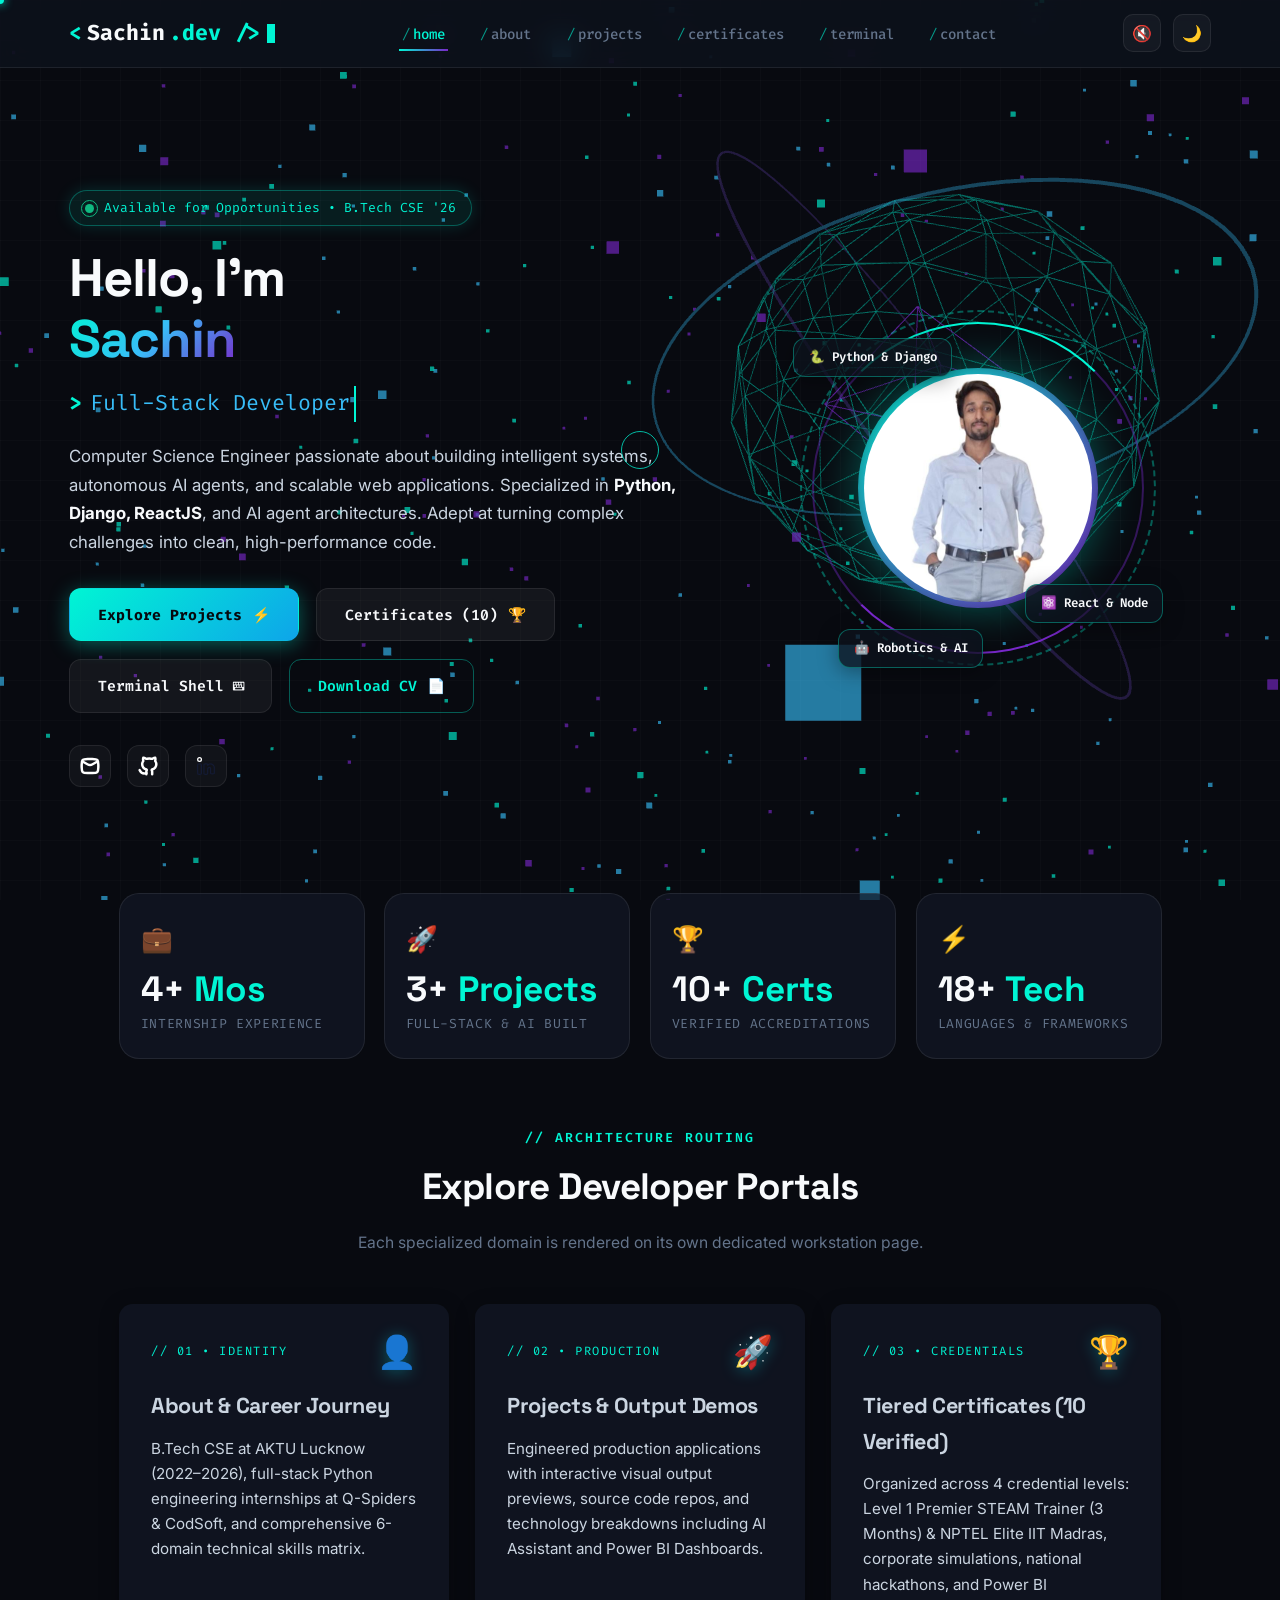
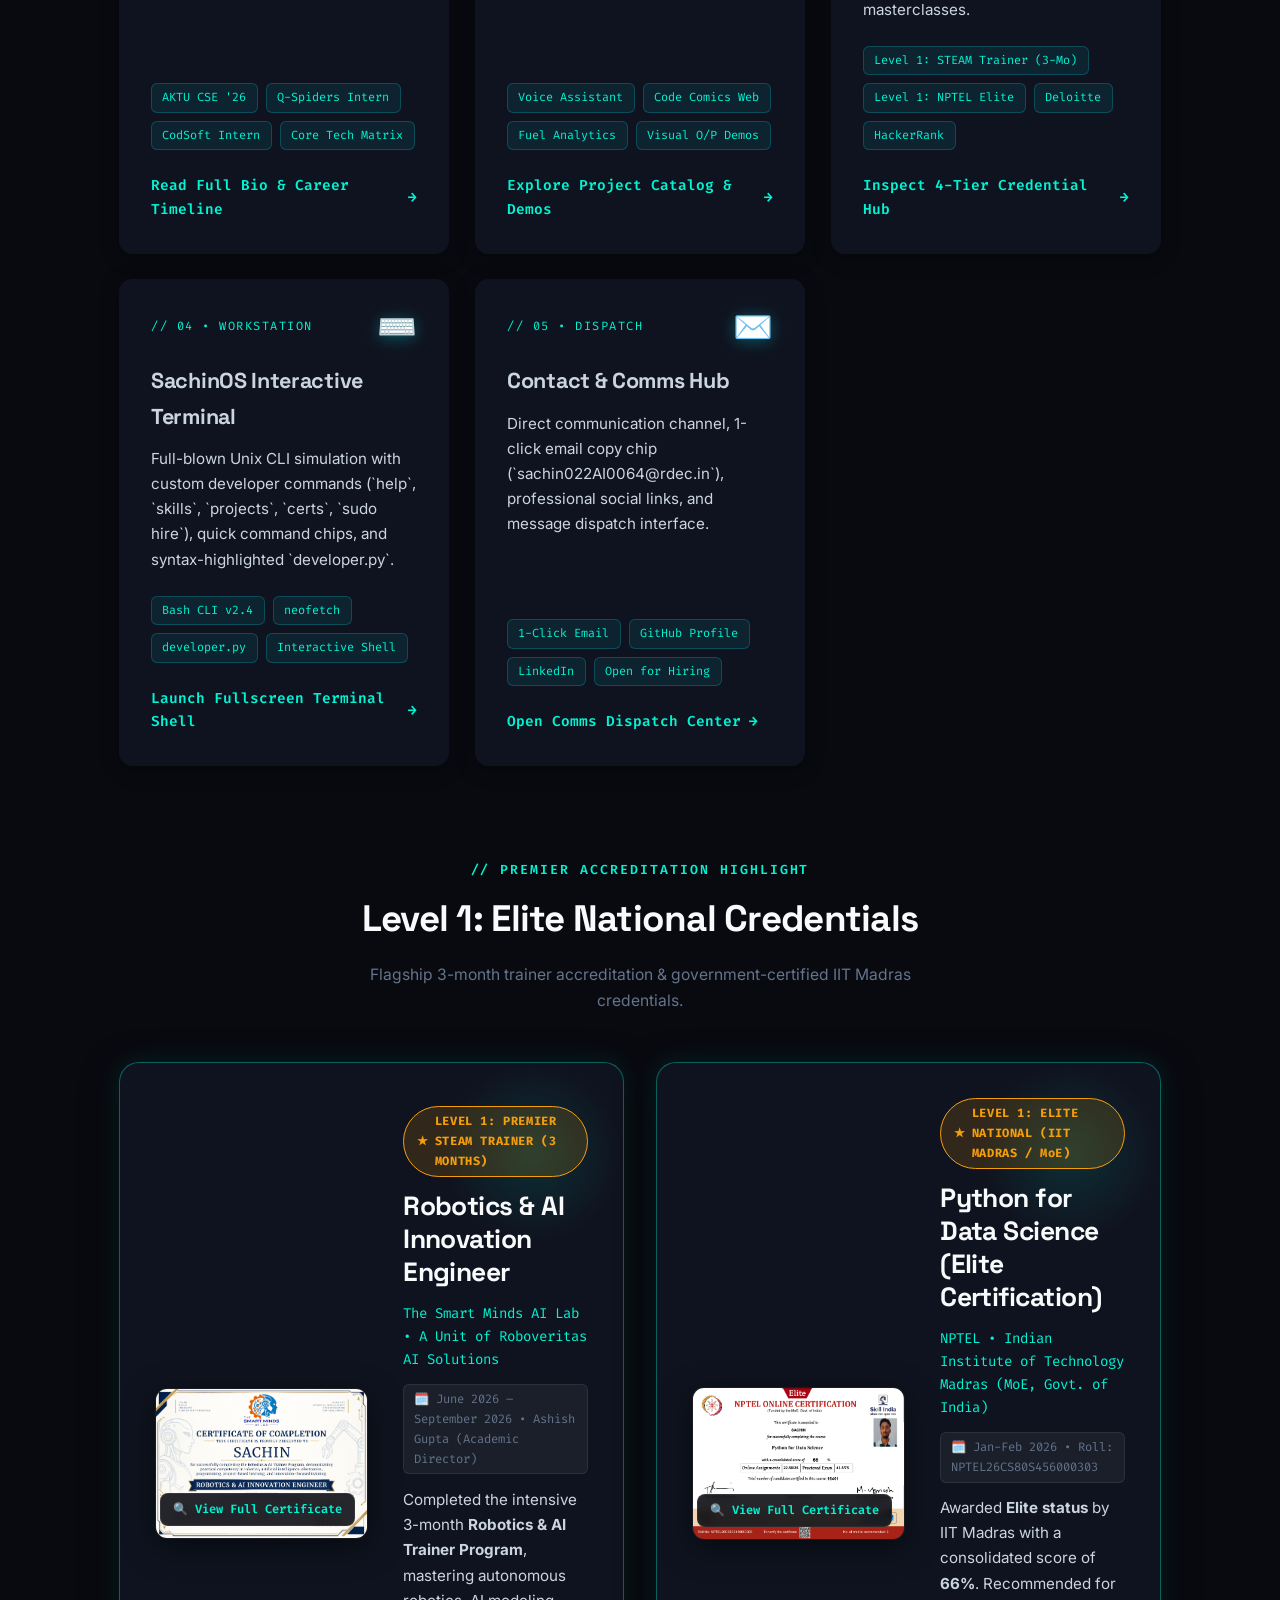
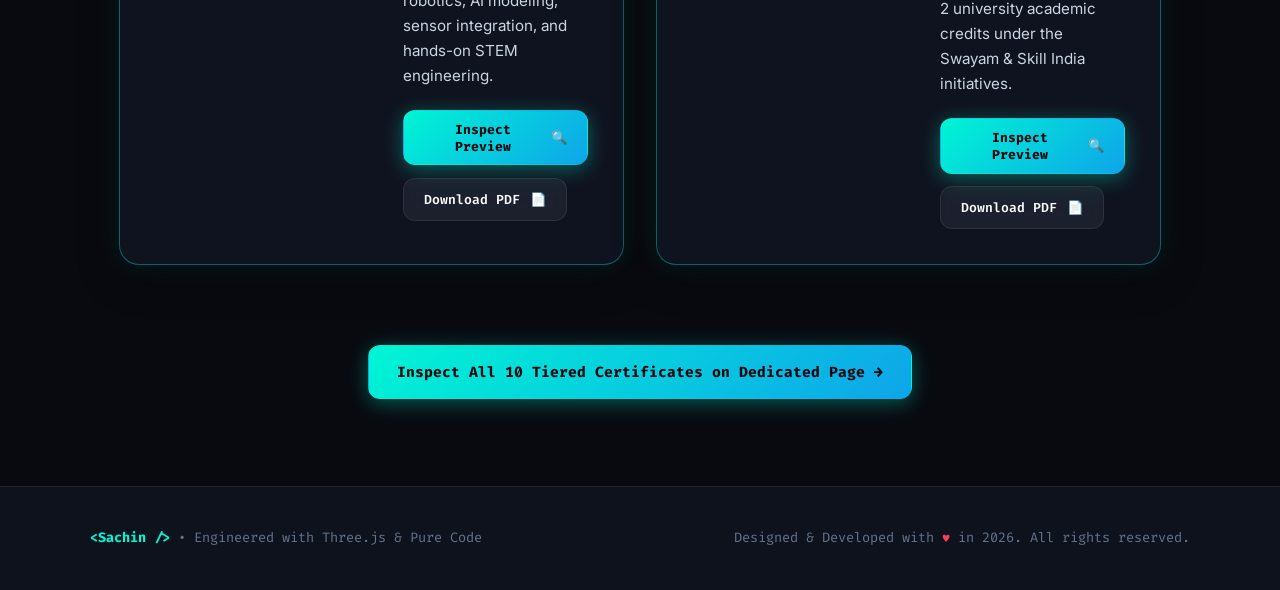
==== commit 94dc26bb: "feat: streamline index.html as a clean multi-page portal hub with direct workstations routing and dy" ====
--- a/index.html
+++ b/index.html
@@ -169,19 +169,135 @@
             </div>
         </section>
 
-        <!-- FEATURED SECTION 1: Premier Level 1 Certifications Spotlight -->
+        <!-- EXPLORATION WORKSTATIONS / MULTI-PAGE PORTALS -->
+        <section class="content-section fade-in-up" id="portal-hub">
+            <div class="section-header">
+                <span class="section-tag">// ARCHITECTURE ROUTING</span>
+                <h2 class="section-title">Explore Developer Portals</h2>
+                <p class="section-desc">Each specialized domain is rendered on its own dedicated workstation page.</p>
+            </div>
+
+            <div class="portal-grid">
+                <!-- Portal 1: About Me -->
+                <a href="about.html" class="portal-card spotlight-card card-3d" data-cursor="ABOUT">
+                    <div class="portal-card-top">
+                        <span class="portal-tag">// 01 • IDENTITY</span>
+                        <span class="portal-icon">👤</span>
+                    </div>
+                    <h3 class="portal-title">About &amp; Career Journey</h3>
+                    <p class="portal-desc">
+                        B.Tech CSE at AKTU Lucknow (2022–2026), full-stack Python engineering internships at Q-Spiders &amp; CodSoft, and comprehensive 6-domain technical skills matrix.
+                    </p>
+                    <div class="portal-badge-strip">
+                        <span class="portal-badge">AKTU CSE '26</span>
+                        <span class="portal-badge">Q-Spiders Intern</span>
+                        <span class="portal-badge">CodSoft Intern</span>
+                        <span class="portal-badge">Core Tech Matrix</span>
+                    </div>
+                    <div class="portal-arrow-cta">
+                        <span>Read Full Bio &amp; Career Timeline</span> →
+                    </div>
+                </a>
+
+                <!-- Portal 2: Projects -->
+                <a href="projects.html" class="portal-card spotlight-card card-3d" data-cursor="WORK">
+                    <div class="portal-card-top">
+                        <span class="portal-tag">// 02 • PRODUCTION</span>
+                        <span class="portal-icon">🚀</span>
+                    </div>
+                    <h3 class="portal-title">Projects &amp; Output Demos</h3>
+                    <p class="portal-desc">
+                        Engineered production applications with interactive visual output previews, source code repos, and technology breakdowns including AI Assistant and Power BI Dashboards.
+                    </p>
+                    <div class="portal-badge-strip">
+                        <span class="portal-badge">Voice Assistant</span>
+                        <span class="portal-badge">Code Comics Web</span>
+                        <span class="portal-badge">Fuel Analytics</span>
+                        <span class="portal-badge">Visual O/P Demos</span>
+                    </div>
+                    <div class="portal-arrow-cta">
+                        <span>Explore Project Catalog &amp; Demos</span> →
+                    </div>
+                </a>
+
+                <!-- Portal 3: Certificates -->
+                <a href="certificates.html" class="portal-card spotlight-card card-3d" data-cursor="CERTS">
+                    <div class="portal-card-top">
+                        <span class="portal-tag">// 03 • CREDENTIALS</span>
+                        <span class="portal-icon">🏆</span>
+                    </div>
+                    <h3 class="portal-title">Tiered Certificates (10 Verified)</h3>
+                    <p class="portal-desc">
+                        Organized across 4 credential levels: Level 1 Premier STEAM Trainer (3 Months) &amp; NPTEL Elite IIT Madras, corporate simulations, national hackathons, and Power BI masterclasses.
+                    </p>
+                    <div class="portal-badge-strip">
+                        <span class="portal-badge">Level 1: STEAM Trainer (3-Mo)</span>
+                        <span class="portal-badge">Level 1: NPTEL Elite</span>
+                        <span class="portal-badge">Deloitte</span>
+                        <span class="portal-badge">HackerRank</span>
+                    </div>
+                    <div class="portal-arrow-cta">
+                        <span>Inspect 4-Tier Credential Hub</span> →
+                    </div>
+                </a>
+
+                <!-- Portal 4: Terminal -->
+                <a href="terminal.html" class="portal-card spotlight-card card-3d" data-cursor="CLI">
+                    <div class="portal-card-top">
+                        <span class="portal-tag">// 04 • WORKSTATION</span>
+                        <span class="portal-icon">⌨️</span>
+                    </div>
+                    <h3 class="portal-title">SachinOS Interactive Terminal</h3>
+                    <p class="portal-desc">
+                        Full-blown Unix CLI simulation with custom developer commands (`help`, `skills`, `projects`, `certs`, `sudo hire`), quick command chips, and syntax-highlighted `developer.py`.
+                    </p>
+                    <div class="portal-badge-strip">
+                        <span class="portal-badge">Bash CLI v2.4</span>
+                        <span class="portal-badge">neofetch</span>
+                        <span class="portal-badge">developer.py</span>
+                        <span class="portal-badge">Interactive Shell</span>
+                    </div>
+                    <div class="portal-arrow-cta">
+                        <span>Launch Fullscreen Terminal Shell</span> →
+                    </div>
+                </a>
+
+                <!-- Portal 5: Contact -->
+                <a href="contact.html" class="portal-card spotlight-card card-3d" data-cursor="PING">
+                    <div class="portal-card-top">
+                        <span class="portal-tag">// 05 • DISPATCH</span>
+                        <span class="portal-icon">✉️</span>
+                    </div>
+                    <h3 class="portal-title">Contact &amp; Comms Hub</h3>
+                    <p class="portal-desc">
+                        Direct communication channel, 1-click email copy chip (`sachin022AI0064@rdec.in`), professional social links, and message dispatch interface.
+                    </p>
+                    <div class="portal-badge-strip">
+                        <span class="portal-badge">1-Click Email</span>
+                        <span class="portal-badge">GitHub Profile</span>
+                        <span class="portal-badge">LinkedIn</span>
+                        <span class="portal-badge">Open for Hiring</span>
+                    </div>
+                    <div class="portal-arrow-cta">
+                        <span>Open Comms Dispatch Center</span> →
+                    </div>
+                </a>
+            </div>
+        </section>
+
+        <!-- SPOTLIGHT: Level 1 Featured Accreditations -->
         <section class="content-section fade-in-up">
             <div class="section-header">
-                <span class="section-tag">// PREMIER CREDENTIALS SPOTLIGHT</span>
-                <h2 class="section-title">Level 1: Elite National Accreditations</h2>
-                <p class="section-desc">Prestigious multi-month trainer programs and government-accredited university certifications.</p>
+                <span class="section-tag">// PREMIER ACCREDITATION HIGHLIGHT</span>
+                <h2 class="section-title">Level 1: Elite National Credentials</h2>
+                <p class="section-desc">Flagship 3-month trainer accreditation &amp; government-certified IIT Madras credentials.</p>
             </div>
 
             <div class="tier1-showcase-grid">
                 <!-- Cert 1: Robotics & AI Innovation Engineer (STEAM Trainer 3 Months) -->
                 <div class="featured-cert-card spotlight-card card-3d">
                     <div class="cert-preview-wrapper" data-modal="certificate-robotics-ai.png" data-cursor="ZOOM" title="Click to inspect full certificate">
-                        <img src="certificate-robotics-ai.png" alt="Robotics & AI Innovation Engineer Certificate - Sachin" class="cert-preview-img">
+                        <img src="certificate-robotics-ai.png" alt="Robotics &amp; AI Innovation Engineer Certificate - Sachin" class="cert-preview-img">
                         <div class="cert-preview-overlay">
                             <span class="cert-preview-btn">🔍 View Full Certificate</span>
                         </div>
@@ -199,16 +315,14 @@
                             🗓️ June 2026 – September 2026 • Ashish Gupta (Academic Director)
                         </div>
                         <p class="cert-body-desc">
-                            Completed the intensive 3-month <strong>Robotics &amp; AI Trainer Program</strong>, demonstrating practical engineering competencies in autonomous robotics, artificial intelligence modeling, electronics, and project-based STEM innovation.
+                            Completed the intensive 3-month <strong>Robotics &amp; AI Trainer Program</strong>, mastering autonomous robotics, AI modeling, sensor integration, and hands-on STEM engineering.
                         </p>
                         <div class="cert-actions-row">
                             <button class="btn btn-primary inspect-output-btn" data-modal="certificate-robotics-ai.png" data-cursor="ZOOM" style="padding: 0.6rem 1.25rem; font-size: 0.82rem;">
-                                <span>Inspect Credential</span>
-                                <span>🔍</span>
+                                <span>Inspect Preview</span> 🔍
                             </button>
                             <a href="Robotics_AI_Certificate.pdf" download="Sachin_Robotics_AI_Certificate.pdf" class="btn btn-secondary" data-cursor="GET PDF" style="padding: 0.6rem 1.25rem; font-size: 0.82rem;">
-                                <span>Download PDF</span>
-                                <span>📄</span>
+                                <span>Download PDF</span> 📄
                             </a>
                         </div>
                     </div>
@@ -232,19 +346,17 @@
                             NPTEL • Indian Institute of Technology Madras (MoE, Govt. of India)
                         </div>
                         <div class="cert-period-badge">
-                            🗓️ Jan-Feb 2026 (4-Week Course) • Roll: NPTEL26CS80S456000303
+                            🗓️ Jan-Feb 2026 • Roll: NPTEL26CS80S456000303
                         </div>
                         <p class="cert-body-desc">
-                            Awarded prestigious <strong>Elite status</strong> by IIT Madras with a consolidated score of <strong>66%</strong> (Assignments: 22.58/25, Proctored Exam: 43.5/75). Recommended for 2 university academic credits under the Swayam &amp; Skill India initiatives.
+                            Awarded <strong>Elite status</strong> by IIT Madras with a consolidated score of <strong>66%</strong>. Recommended for 2 university academic credits under the Swayam &amp; Skill India initiatives.
                         </p>
                         <div class="cert-actions-row">
                             <button class="btn btn-primary inspect-output-btn" data-modal="certificate-nptel-python.png" data-cursor="ZOOM" style="padding: 0.6rem 1.25rem; font-size: 0.82rem;">
-                                <span>Inspect Credential</span>
-                                <span>🔍</span>
+                                <span>Inspect Preview</span> 🔍
                             </button>
                             <a href="NPTEL_Python_Data_Science_Certificate.pdf" download="Sachin_NPTEL_Python_Data_Science.pdf" class="btn btn-secondary" data-cursor="GET PDF" style="padding: 0.6rem 1.25rem; font-size: 0.82rem;">
-                                <span>Download PDF</span>
-                                <span>📄</span>
+                                <span>Download PDF</span> 📄
                             </a>
                         </div>
                     </div>
@@ -253,233 +365,8 @@
 
             <div class="section-cta-wrap">
                 <a href="certificates.html" class="btn btn-primary" data-cursor="CERTS">
-                    <span>View All 10 Tiered Certificates &amp; Verifications →</span>
-                </a>
-            </div>
-        </section>
-
-        <!-- FEATURED SECTION 2: Core Engineering Projects Teaser -->
-        <section class="content-section fade-in-up">
-            <div class="section-header">
-                <span class="section-tag">// CODE REPOSITORIES</span>
-                <h2 class="section-title">Featured Projects Showcase</h2>
-                <p class="section-desc">Production applications with verified visual output previews.</p>
-            </div>
-
-            <div class="projects-grid">
-                <!-- Project 1: Voice Assistant -->
-                <div class="project-card spotlight-card card-3d">
-                    <div class="project-card-header">
-                        <span class="project-badge">Python / AI Engine</span>
-                        <div class="project-icon">🎙️</div>
-                    </div>
-                    <div class="project-preview-frame" data-modal="output-assistant.svg" data-cursor="ZOOM" title="Click to inspect output">
-                        <img src="output-assistant.svg" alt="Voice Assistant Real-time Output Preview" class="project-preview-img">
-                        <div class="preview-overlay">
-                            <span class="preview-badge">🔍 Output Preview</span>
-                        </div>
-                    </div>
-                    <h3 class="project-title">Voice-Controlled Virtual Assistant</h3>
-                    <p class="project-desc">
-                        Intelligent AI-driven personal desktop assistant utilizing OpenAI GPT, SpeechRecognition, and gTTS for real-time natural language query execution and audio streaming.
-                    </p>
-                    <div class="project-tags">
-                        <span class="tech-tag">Python</span>
-                        <span class="tech-tag">OpenAI GPT</span>
-                        <span class="tech-tag">SpeechRecognition</span>
-                        <span class="tech-tag">gTTS</span>
-                    </div>
-                    <div class="project-actions">
-                        <a href="https://github.com/sachin1399" target="_blank" rel="noopener noreferrer" class="project-link primary" data-cursor="GITHUB">
-                            <span>View Source</span> ↗
-                        </a>
-                        <button class="project-link secondary inspect-output-btn" data-modal="output-assistant.svg" data-cursor="ZOOM">
-                            <span>Inspect O/P</span>
-                        </button>
-                    </div>
-                </div>
-
-                <!-- Project 2: Code Comics -->
-                <div class="project-card spotlight-card card-3d">
-                    <div class="project-card-header">
-                        <span class="project-badge">Web Application</span>
-                        <div class="project-icon">🎨</div>
-                    </div>
-                    <div class="project-preview-frame" data-modal="output-comics.svg" data-cursor="ZOOM" title="Click to inspect output">
-                        <img src="output-comics.svg" alt="Code Comics Web App Output Preview" class="project-preview-img">
-                        <div class="preview-overlay">
-                            <span class="preview-badge">🔍 Output Preview</span>
-                        </div>
-                    </div>
-                    <h3 class="project-title">Code Comics Web App</h3>
-                    <p class="project-desc">
-                        Interactive, responsive comic reader web app built with vanilla JavaScript ES6+ and CSS Grid, featuring category sorting and fluid reader transitions.
-                    </p>
-                    <div class="project-tags">
-                        <span class="tech-tag">JavaScript ES6+</span>
-                        <span class="tech-tag">HTML5</span>
-                        <span class="tech-tag">CSS3</span>
-                        <span class="tech-tag">DOM APIs</span>
-                    </div>
-                    <div class="project-actions">
-                        <a href="https://github.com/sachin1399" target="_blank" rel="noopener noreferrer" class="project-link primary" data-cursor="GITHUB">
-                            <span>View Source</span> ↗
-                        </a>
-                        <button class="project-link secondary inspect-output-btn" data-modal="output-comics.svg" data-cursor="ZOOM">
-                            <span>Inspect O/P</span>
-                        </button>
-                    </div>
-                </div>
-
-                <!-- Project 3: Fuel Analytics Dashboard -->
-                <div class="project-card spotlight-card card-3d">
-                    <div class="project-card-header">
-                        <span class="project-badge">Data Intelligence</span>
-                        <div class="project-icon">📊</div>
-                    </div>
-                    <div class="project-preview-frame" data-modal="output-dashboard.svg" data-cursor="ZOOM" title="Click to inspect output">
-                        <img src="output-dashboard.svg" alt="Power BI Fuel Analytics Output Preview" class="project-preview-img">
-                        <div class="preview-overlay">
-                            <span class="preview-badge">🔍 Output Preview</span>
-                        </div>
-                    </div>
-                    <h3 class="project-title">Fuel Analytics Dashboard</h3>
-                    <p class="project-desc">
-                        Comprehensive Power BI fleet intelligence dashboard analyzing corporate fuel consumption anomalies, DAX KPI measures, and expenditure metrics.
-                    </p>
-                    <div class="project-tags">
-                        <span class="tech-tag">Power BI</span>
-                        <span class="tech-tag">DAX</span>
-                        <span class="tech-tag">Data Modeling</span>
-                        <span class="tech-tag">Analytics</span>
-                    </div>
-                    <div class="project-actions">
-                        <a href="https://github.com/sachin1399" target="_blank" rel="noopener noreferrer" class="project-link primary" data-cursor="GITHUB">
-                            <span>View Source</span> ↗
-                        </a>
-                        <button class="project-link secondary inspect-output-btn" data-modal="output-dashboard.svg" data-cursor="ZOOM">
-                            <span>Inspect O/P</span>
-                        </button>
-                    </div>
-                </div>
-            </div>
-
-            <div class="section-cta-wrap">
-                <a href="projects.html" class="btn btn-primary" data-cursor="PROJECTS">
-                    <span>Explore All Projects &amp; Live Demos →</span>
-                </a>
-            </div>
-        </section>
-
-        <!-- FEATURED SECTION 3: Interactive Developer Terminal Preview -->
-        <section class="content-section fade-in-up" id="terminal-section">
-            <div class="section-header">
-                <span class="section-tag">// INTERACTIVE SHELL</span>
-                <h2 class="section-title">Developer Terminal &amp; Code</h2>
-                <p class="section-desc">Simulated Unix terminal workbench to query developer metadata or test CLI commands.</p>
-            </div>
-
-            <div class="terminal-window-wrapper">
-                <div class="mac-window spotlight-card card-3d">
-                    <div class="window-chrome">
-                        <div class="window-dots">
-                            <span class="window-dot red" title="Close"></span>
-                            <span class="window-dot yellow" title="Minimize"></span>
-                            <span class="window-dot green" title="Maximize"></span>
-                        </div>
-                        <div class="window-tabs">
-                            <button class="window-tab active" id="tab-terminal-btn" data-cursor="TAB">bash ~ sachin-os</button>
-                            <button class="window-tab" id="tab-code-btn" data-cursor="TAB">developer.py</button>
-                        </div>
-                        <span class="window-title">zsh • 80x24</span>
-                    </div>
-
-                    <!-- Terminal View -->
-                    <div class="terminal-content" id="terminal-view">
-                        <div class="terminal-history" id="terminal-history">
-                            <div class="terminal-line">
-                                <span class="terminal-prompt-label">sachin@dev-box:~$</span>
-                                <span>neofetch --portfolio</span>
-                            </div>
-                            <div class="terminal-output info">
-                                ╔═══════════════════════════════════════════════════════════╗<br>
-                                ║ &nbsp;SACHIN.DEV OS v2.4 (x86_64 Full-Stack Architecture)&nbsp;&nbsp;&nbsp;&nbsp;&nbsp;║<br>
-                                ║ &nbsp;Role:&nbsp;&nbsp;&nbsp;&nbsp;&nbsp;&nbsp;Full-Stack Python &amp; Django Developer&nbsp;&nbsp;&nbsp;&nbsp;&nbsp;&nbsp;&nbsp;&nbsp;&nbsp;║<br>
-                                ║ &nbsp;Degree:&nbsp;&nbsp;&nbsp;&nbsp;B.Tech CSE (2022 - 2026, AKTU Lucknow)&nbsp;&nbsp;&nbsp;&nbsp;&nbsp;&nbsp;║<br>
-                                ║ &nbsp;Certs:&nbsp;&nbsp;&nbsp;&nbsp;&nbsp;★ Tier 1 (Robotics &amp; AI + NPTEL Elite)&nbsp;&nbsp;&nbsp;&nbsp;&nbsp;&nbsp;&nbsp;║<br>
-                                ║ &nbsp;Status:&nbsp;&nbsp;&nbsp;&nbsp;🟢 Available for Internships / SDE Roles&nbsp;&nbsp;&nbsp;&nbsp;║<br>
-                                ╚═══════════════════════════════════════════════════════════╝<br>
-                                Type <strong style="color: var(--primary-cyan);">help</strong> to see all available commands, or click the chips below!
-                            </div>
-                        </div>
-
-                        <div class="terminal-input-row">
-                            <span class="terminal-prompt-label">sachin@dev-box:~$</span>
-                            <input type="text" id="terminal-input" class="terminal-input" placeholder="type 'help', 'skills', 'projects', 'certs', 'sudo hire'..." autocomplete="off" spellcheck="false">
-                        </div>
-                    </div>
-
-                    <!-- Code Snippet View -->
-                    <div class="code-tab-content" id="code-view">
-                        <div class="code-header-action">
-                            <button class="copy-code-btn" id="copy-code-btn" data-cursor="COPY">📋 Copy Code</button>
-                        </div>
-                        <pre class="code-syntax"><code><span class="code-comment"># Developer Profile: developer.py</span>
-<span class="code-keyword">from</span> dataclasses <span class="code-keyword">import</span> dataclass, field
-<span class="code-keyword">from</span> typing <span class="code-keyword">import</span> List
-
-<span class="code-keyword">@dataclass</span>
-<span class="code-keyword">class</span> <span class="code-class">SoftwareEngineer</span>:
-    name: <span class="code-class">str</span> = <span class="code-str">"Sachin"</span>
-    role: <span class="code-class">str</span> = <span class="code-str">"Full-Stack Python &amp; AI Developer"</span>
-    education: <span class="code-class">str</span> = <span class="code-str">"B.Tech in Computer Science &amp; Engineering (AKTU)"</span>
-    core_stack: List[<span class="code-class">str</span>] = field(default_factory=<span class="code-keyword">lambda</span>: [
-        <span class="code-str">"Python"</span>, <span class="code-str">"Django"</span>, <span class="code-str">"ReactJS"</span>, <span class="code-str">"Node.js"</span>, <span class="code-str">"MySQL"</span>, <span class="code-str">"Robotics &amp; AI"</span>
-    ])
-
-developer = <span class="code-class">SoftwareEngineer</span>()
-<span class="code-func">print</span>(f<span class="code-str">"Ready to engineer: {developer.role}"</span>)
-</code></pre>
-                    </div>
-
-                    <!-- Quick Command Chips -->
-                    <div class="terminal-quick-chips">
-                        <span class="quick-chip-label">Quick Commands:</span>
-                        <button class="command-chip" data-cmd="help" data-cursor="RUN">help</button>
-                        <button class="command-chip" data-cmd="skills" data-cursor="RUN">skills</button>
-                        <button class="command-chip" data-cmd="projects" data-cursor="RUN">projects</button>
-                        <button class="command-chip" data-cmd="certs" data-cursor="RUN">certs</button>
-                        <button class="command-chip" data-cmd="sudo hire" data-cursor="RUN">sudo hire</button>
-                        <button class="command-chip" data-cmd="clear" data-cursor="RUN">clear</button>
-                    </div>
-                </div>
-            </div>
-
-            <div class="section-cta-wrap">
-                <a href="terminal.html" class="btn btn-secondary" data-cursor="TERMINAL">
-                    <span>Open Dedicated Fullscreen Terminal Workbench →</span>
-                </a>
-            </div>
-        </section>
-
-        <!-- FEATURED SECTION 4: About Me Summary Teaser -->
-        <section class="content-section fade-in-up">
-            <div class="section-header">
-                <span class="section-tag">// ARCHITECTURE &amp; IDENTITY</span>
-                <h2 class="section-title">About Me</h2>
-                <p class="section-desc">Engineering background, education at AKTU, and professional internships.</p>
-            </div>
-
-            <div class="spotlight-card card-3d" style="padding: 2.2rem;">
-                <p style="font-size: 1.05rem; line-height: 1.8; color: var(--text-body); margin-bottom: 1.2rem;">
-                    I am currently pursuing a <strong>Bachelor of Technology in Computer Science and Engineering (2022 – 2026)</strong> at <strong>AKTU, Lucknow</strong>.
-                    With structured industry internships at <strong>Q-Spiders NOIDA</strong> (Python Full-Stack) and <strong>CodSoft</strong> (Python Programming), along with certified training as a <strong>Robotics &amp; AI Innovation Engineer</strong>, I build resilient backend APIs, dynamic web frontends, and intelligent automation systems.
-                </p>
-                <div class="section-cta-wrap" style="margin-top: 1.5rem; justify-content: flex-start;">
-                    <a href="about.html" class="btn btn-primary" data-cursor="ABOUT">
-                        <span>Read Full Bio, Career Timeline &amp; Skills Matrix →</span>
-                    </a>
-                </div>
+                    <span>Inspect All 10 Tiered Certificates on Dedicated Page →</span>
+                </a>
             </div>
         </section>
 
--- a/styles.css
+++ b/styles.css
@@ -2274,3 +2274,122 @@
     text-align: center;
   }
 }
+
+/* ===================================================================
+   Home Hub / Multi-Page Directory Exploration Cards
+   =================================================================== */
+.portal-grid {
+  display: grid;
+  grid-template-columns: repeat(auto-fit, minmax(320px, 1fr));
+  gap: 1.6rem;
+  margin-top: 1.5rem;
+}
+
+.portal-card {
+  display: flex;
+  flex-direction: column;
+  justify-content: space-between;
+  padding: 2rem;
+  background: var(--bg-card);
+  border: 1px solid var(--border-color);
+  border-radius: 14px;
+  text-decoration: none;
+  color: inherit;
+  transition: all 0.35s cubic-bezier(0.16, 1, 0.3, 1);
+  position: relative;
+  overflow: hidden;
+  box-shadow: 0 4px 20px rgba(0, 0, 0, 0.3);
+}
+
+.portal-card::before {
+  content: '';
+  position: absolute;
+  top: 0;
+  left: 0;
+  width: 4px;
+  height: 100%;
+  background: var(--primary-cyan);
+  opacity: 0;
+  transition: opacity 0.3s ease;
+}
+
+.portal-card:hover {
+  border-color: var(--primary-cyan);
+  transform: translateY(-6px);
+  box-shadow: 0 16px 36px rgba(0, 240, 255, 0.12);
+}
+
+.portal-card:hover::before {
+  opacity: 1;
+}
+
+.portal-card-top {
+  display: flex;
+  justify-content: space-between;
+  align-items: center;
+  margin-bottom: 1.25rem;
+}
+
+.portal-tag {
+  font-family: var(--font-mono);
+  font-size: 0.75rem;
+  letter-spacing: 1.5px;
+  color: var(--primary-cyan);
+  text-transform: uppercase;
+}
+
+.portal-icon {
+  font-size: 2rem;
+  line-height: 1;
+  filter: drop-shadow(0 2px 8px rgba(0, 240, 255, 0.3));
+}
+
+.portal-title {
+  font-size: 1.35rem;
+  font-weight: 700;
+  color: var(--text-heading);
+  margin-bottom: 0.75rem;
+  letter-spacing: -0.3px;
+}
+
+.portal-desc {
+  font-size: 0.95rem;
+  color: var(--text-body);
+  line-height: 1.65;
+  margin-bottom: 1.5rem;
+  flex-grow: 1;
+}
+
+.portal-badge-strip {
+  display: flex;
+  flex-wrap: wrap;
+  gap: 0.5rem;
+  margin-bottom: 1.5rem;
+}
+
+.portal-badge {
+  font-family: var(--font-mono);
+  font-size: 0.74rem;
+  padding: 0.25rem 0.65rem;
+  border-radius: 6px;
+  background: rgba(0, 240, 255, 0.08);
+  border: 1px solid rgba(0, 240, 255, 0.2);
+  color: var(--primary-cyan);
+}
+
+.portal-arrow-cta {
+  display: inline-flex;
+  align-items: center;
+  gap: 0.5rem;
+  font-family: var(--font-mono);
+  font-size: 0.9rem;
+  font-weight: 600;
+  color: var(--primary-cyan);
+  transition: transform 0.25s ease;
+}
+
+.portal-card:hover .portal-arrow-cta {
+  transform: translateX(6px);
+  color: #fff;
+}
+
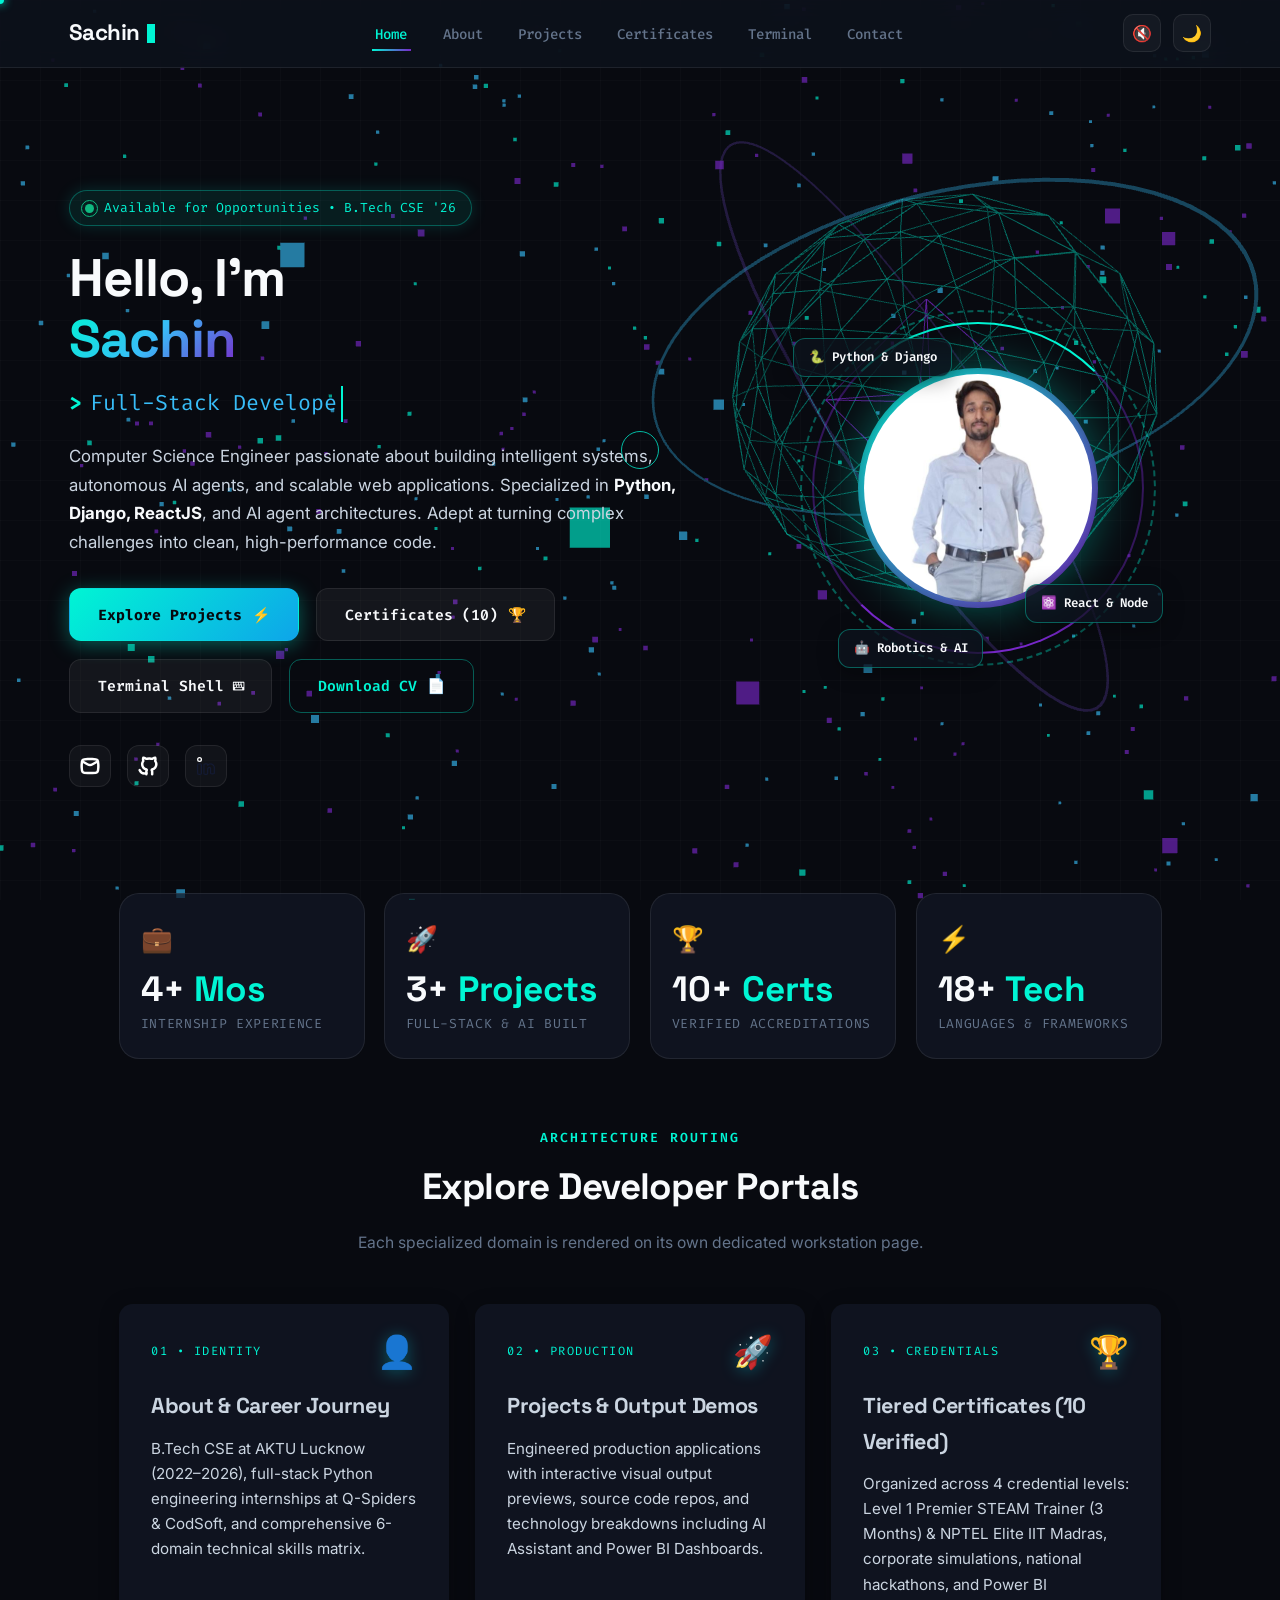
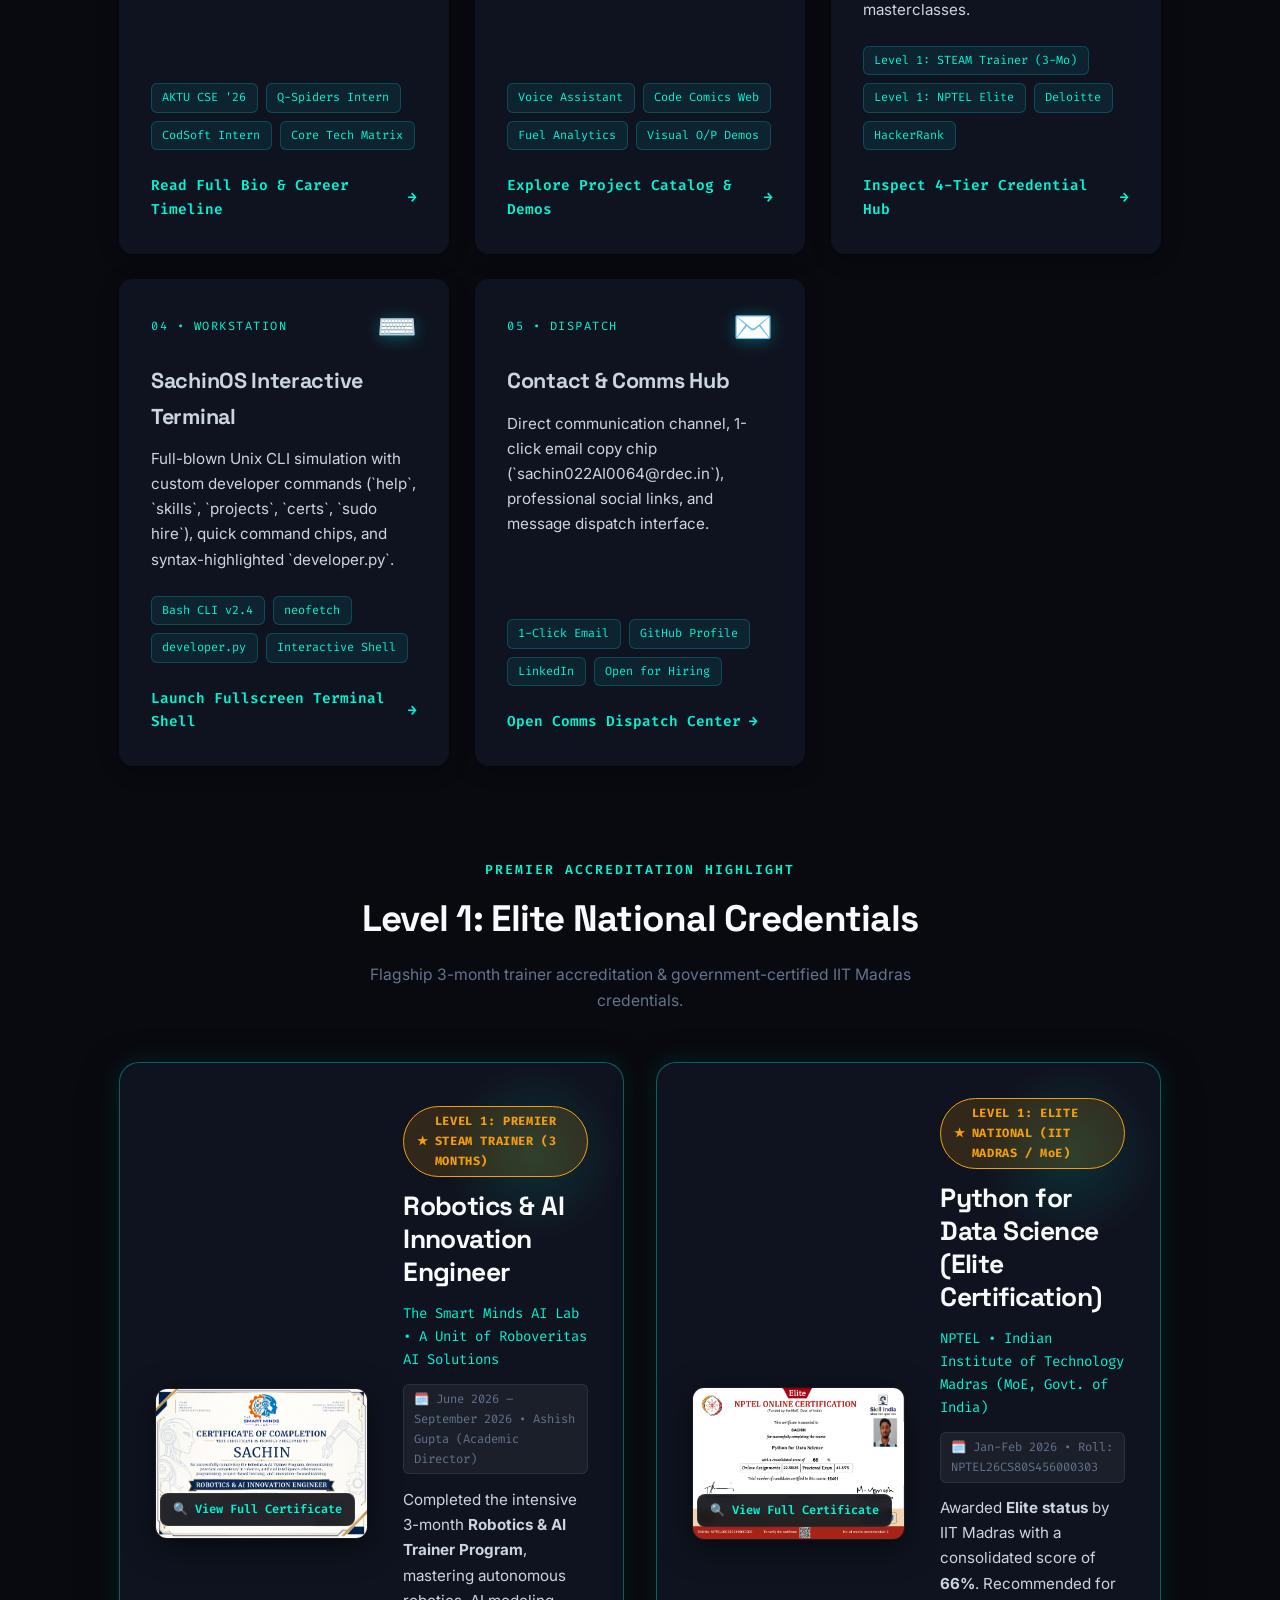
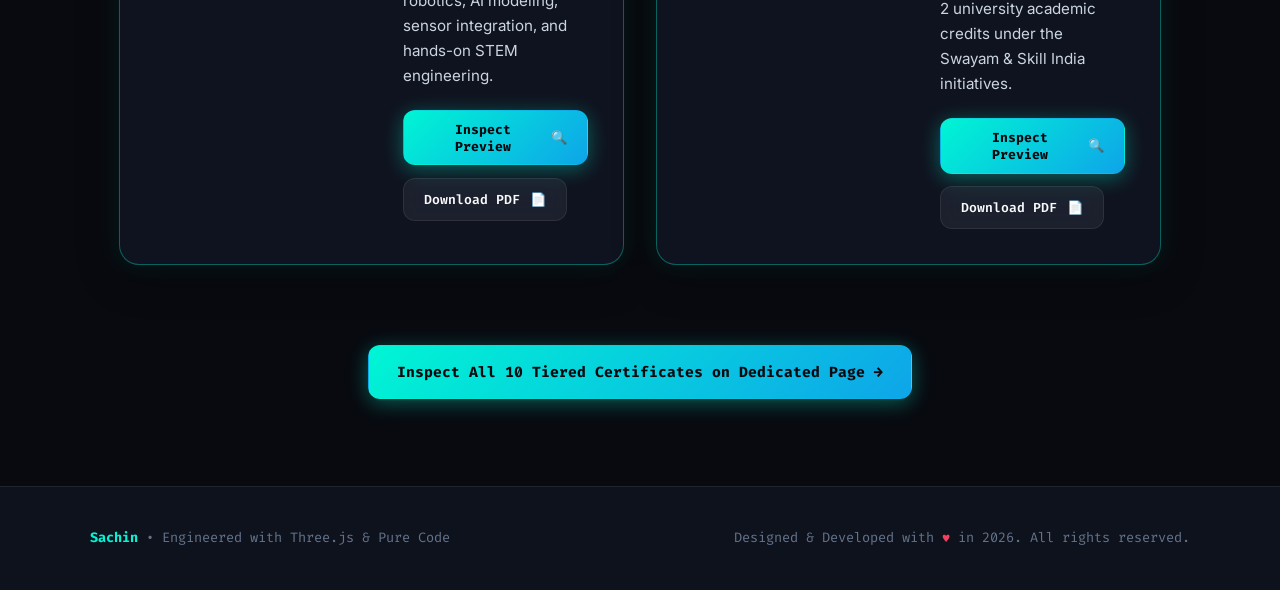
==== commit 52ae5c31: "refactor: remove all slashes and sachin.dev branding, adopt clean Sachin identity and polished title" ====
--- a/index.html
+++ b/index.html
@@ -33,17 +33,17 @@
         <nav class="navbar" id="navbar">
             <div class="nav-container">
                 <a href="index.html" class="brand-logo" data-cursor="ROOT">
-                    <span class="code-bracket">&lt;</span>Sachin<span class="code-bracket">.dev /&gt;</span>
+                    <span class="brand-name">Sachin</span>
                     <span class="terminal-cursor"></span>
                 </a>
 
                 <ul class="nav-links" id="nav-links">
-                    <li><a href="index.html" class="nav-link active" data-cursor="HOME">home</a></li>
-                    <li><a href="about.html" class="nav-link" data-cursor="ABOUT">about</a></li>
-                    <li><a href="projects.html" class="nav-link" data-cursor="WORK">projects</a></li>
-                    <li><a href="certificates.html" class="nav-link" data-cursor="CERTS">certificates</a></li>
-                    <li><a href="terminal.html" class="nav-link" data-cursor="CLI">terminal</a></li>
-                    <li><a href="contact.html" class="nav-link" data-cursor="PING">contact</a></li>
+                    <li><a href="index.html" class="nav-link active" data-cursor="HOME">Home</a></li>
+                    <li><a href="about.html" class="nav-link" data-cursor="ABOUT">About</a></li>
+                    <li><a href="projects.html" class="nav-link" data-cursor="WORK">Projects</a></li>
+                    <li><a href="certificates.html" class="nav-link" data-cursor="CERTS">Certificates</a></li>
+                    <li><a href="terminal.html" class="nav-link" data-cursor="CLI">Terminal</a></li>
+                    <li><a href="contact.html" class="nav-link" data-cursor="PING">Contact</a></li>
                 </ul>
 
                 <div class="nav-actions">
@@ -172,7 +172,7 @@
         <!-- EXPLORATION WORKSTATIONS / MULTI-PAGE PORTALS -->
         <section class="content-section fade-in-up" id="portal-hub">
             <div class="section-header">
-                <span class="section-tag">// ARCHITECTURE ROUTING</span>
+                <span class="section-tag">ARCHITECTURE ROUTING</span>
                 <h2 class="section-title">Explore Developer Portals</h2>
                 <p class="section-desc">Each specialized domain is rendered on its own dedicated workstation page.</p>
             </div>
@@ -181,7 +181,7 @@
                 <!-- Portal 1: About Me -->
                 <a href="about.html" class="portal-card spotlight-card card-3d" data-cursor="ABOUT">
                     <div class="portal-card-top">
-                        <span class="portal-tag">// 01 • IDENTITY</span>
+                        <span class="portal-tag">01 • IDENTITY</span>
                         <span class="portal-icon">👤</span>
                     </div>
                     <h3 class="portal-title">About &amp; Career Journey</h3>
@@ -202,7 +202,7 @@
                 <!-- Portal 2: Projects -->
                 <a href="projects.html" class="portal-card spotlight-card card-3d" data-cursor="WORK">
                     <div class="portal-card-top">
-                        <span class="portal-tag">// 02 • PRODUCTION</span>
+                        <span class="portal-tag">02 • PRODUCTION</span>
                         <span class="portal-icon">🚀</span>
                     </div>
                     <h3 class="portal-title">Projects &amp; Output Demos</h3>
@@ -223,7 +223,7 @@
                 <!-- Portal 3: Certificates -->
                 <a href="certificates.html" class="portal-card spotlight-card card-3d" data-cursor="CERTS">
                     <div class="portal-card-top">
-                        <span class="portal-tag">// 03 • CREDENTIALS</span>
+                        <span class="portal-tag">03 • CREDENTIALS</span>
                         <span class="portal-icon">🏆</span>
                     </div>
                     <h3 class="portal-title">Tiered Certificates (10 Verified)</h3>
@@ -244,7 +244,7 @@
                 <!-- Portal 4: Terminal -->
                 <a href="terminal.html" class="portal-card spotlight-card card-3d" data-cursor="CLI">
                     <div class="portal-card-top">
-                        <span class="portal-tag">// 04 • WORKSTATION</span>
+                        <span class="portal-tag">04 • WORKSTATION</span>
                         <span class="portal-icon">⌨️</span>
                     </div>
                     <h3 class="portal-title">SachinOS Interactive Terminal</h3>
@@ -265,7 +265,7 @@
                 <!-- Portal 5: Contact -->
                 <a href="contact.html" class="portal-card spotlight-card card-3d" data-cursor="PING">
                     <div class="portal-card-top">
-                        <span class="portal-tag">// 05 • DISPATCH</span>
+                        <span class="portal-tag">05 • DISPATCH</span>
                         <span class="portal-icon">✉️</span>
                     </div>
                     <h3 class="portal-title">Contact &amp; Comms Hub</h3>
@@ -288,7 +288,7 @@
         <!-- SPOTLIGHT: Level 1 Featured Accreditations -->
         <section class="content-section fade-in-up">
             <div class="section-header">
-                <span class="section-tag">// PREMIER ACCREDITATION HIGHLIGHT</span>
+                <span class="section-tag">PREMIER ACCREDITATION HIGHLIGHT</span>
                 <h2 class="section-title">Level 1: Elite National Credentials</h2>
                 <p class="section-desc">Flagship 3-month trainer accreditation &amp; government-certified IIT Madras credentials.</p>
             </div>
@@ -382,7 +382,7 @@
         <footer class="footer">
             <div class="footer-content">
                 <div class="footer-logo">
-                    <span style="color: var(--primary-cyan); font-weight: 700;">&lt;Sachin /&gt;</span> • Engineered with Three.js &amp; Pure Code
+                    <span style="color: var(--primary-cyan); font-weight: 700;">Sachin</span> • Engineered with Three.js &amp; Pure Code
                 </div>
                 <div class="footer-copy">
                     <span>Designed &amp; Developed with <span class="heart">♥</span> in 2026. All rights reserved.</span>
--- a/styles.css
+++ b/styles.css
@@ -1,5 +1,5 @@
 /* ===================================================================
-   SACHIN.DEV | Modern Developer Portfolio Stylesheet
+   Sachin | Modern Developer Portfolio Stylesheet
    Theme: Cyber-Engineering / High-Tech Developer Aesthetic
    Features: Custom Cursor, Three.js Layering, 3D Tilt, Spotlight Glow,
              Interactive Terminal, Modern Glassmorphism
@@ -271,17 +271,26 @@
 }
 
 .brand-logo {
-  font-family: var(--font-mono);
+  font-family: var(--font-display);
   font-size: 1.35rem;
   font-weight: 700;
   color: var(--text-main);
   display: flex;
   align-items: center;
-  gap: 0.3rem;
+  gap: 0.35rem;
   cursor: pointer;
-}
-
-.brand-logo .code-bracket {
+  text-decoration: none;
+}
+
+.brand-name {
+  font-family: var(--font-display);
+  font-size: 1.4rem;
+  font-weight: 700;
+  letter-spacing: -0.5px;
+  color: var(--text-main);
+}
+
+.brand-logo:hover .brand-name {
   color: var(--primary-cyan);
 }
 
@@ -314,14 +323,6 @@
   position: relative;
   padding: 0.4rem 0.2rem;
   transition: color var(--transition-fast);
-}
-
-.nav-link::before {
-  content: '/';
-  color: var(--primary-cyan);
-  opacity: 0.6;
-  margin-right: 3px;
-  font-weight: 400;
 }
 
 .nav-link:hover,
